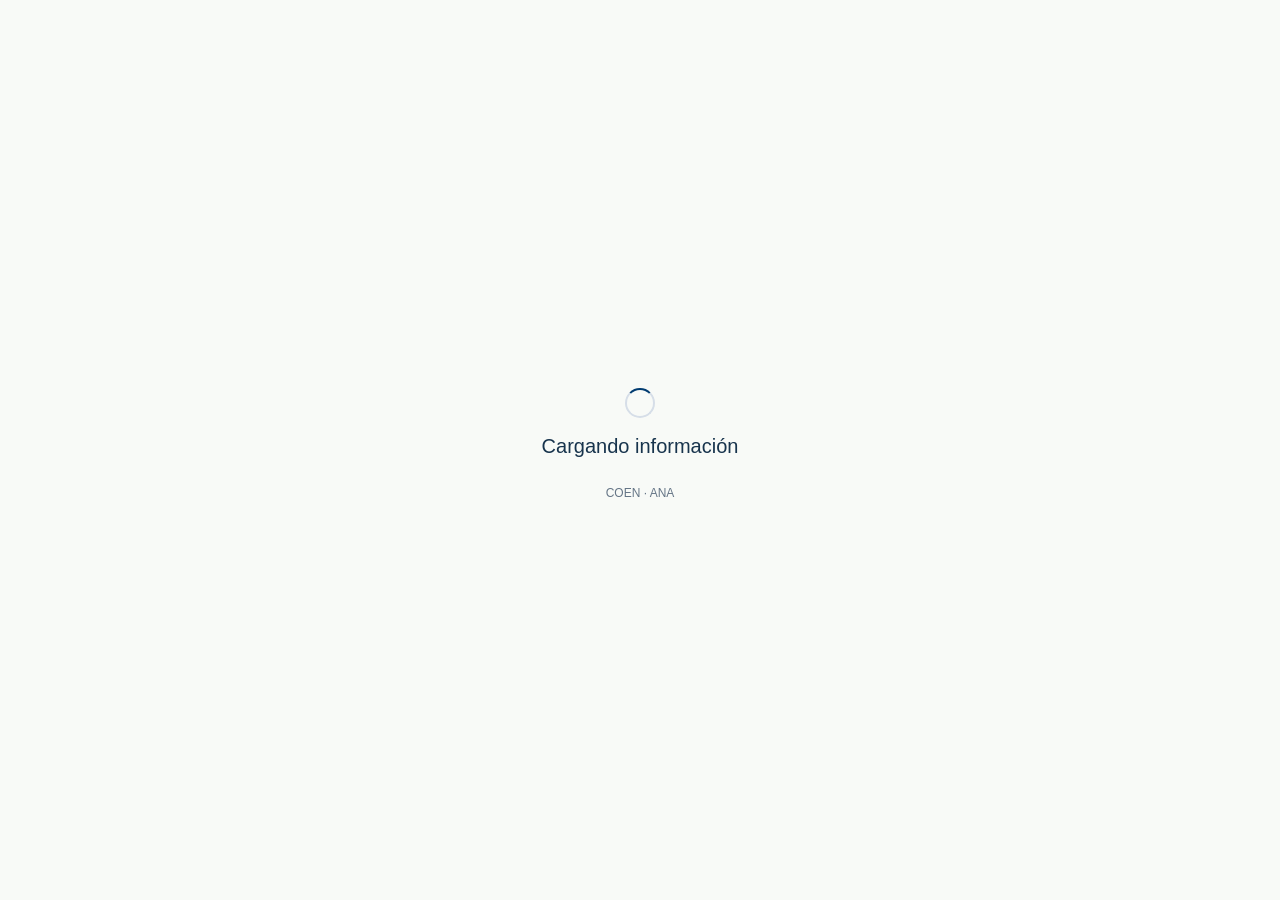
==== index.html @ 5cbbd26a "Add files via upload" ====
<!doctype html>
<html lang="es"><head><meta charset="utf-8"><meta name="viewport" content="width=device-width,initial-scale=1"><meta name="description" content="Explora emergencias COEN, intervenciones ANA y barreras dinámicas en Perú, con fechas de corte y validación documental."><title>Monitoreo FEN 26/27</title><link rel="stylesheet" href="assets/site.css"></head>
<body>
<header class="top"><div class="brand"><span class="brandmark"><svg viewBox="0 0 28 28" aria-hidden="true"><path d="m3 7 7-3 8 3 7-3v17l-7 3-8-3-7 3Z M10 4v17 M18 7v17"></path></svg></span><div><h1>Monitoreo FEN 26/27</h1><p>Emergencias e intervenciones preventivas</p></div></div><div class="top-actions"><span class="provisional"><i></i> <span id="updateLabel">Cargando fechas</span></span><span id="mapConnection" class="connection-state">OpenStreetMap</span><button id="keyBtn" class="quiet">Cartografía</button><button id="methodBtn" class="quiet">Fuentes y notas</button><button id="mobileFilters" class="quiet mobile-only">Filtros</button></div></header>
<section class="summary" aria-label="Resumen de la selección"><div class="intro"><span class="eyebrow">ÁMBITO</span><strong id="territoryName">Perú</strong></div><div class="stat"><span class="stat-label"><i class="dot orange"></i>Reportes COEN</span><strong id="countEvents">—</strong><small id="eventSubtitle">Base COEN al 06/11/2026</small></div><div class="stat"><span class="stat-label"><i class="dot teal"></i>Intervenciones ANA</span><strong id="countAna">—</strong><small id="anaSubtitle">Corte 06/11/2026</small></div><div class="stat"><span class="stat-label"><i class="diamond"></i>Barreras dinámicas</span><strong id="countBarriers">—</strong><small>Corte 02/10/2026</small></div></section>
<main class="workspace">
<aside class="sidebar" id="sidebar"><div class="section-title"><h2>Filtros territoriales</h2><button id="reset" class="text-button">Restablecer</button></div><label class="search"><svg viewBox="0 0 20 20" aria-hidden="true"><circle cx="8" cy="8" r="5.5"></circle><path d="m12 12 5 5"></path></svg><input id="search" type="search" placeholder="Distrito, sector, río o código…" aria-label="Buscar distrito, sector, río o código"></label><div class="filter-grid"><label>Departamento<select id="department"><option value="">Todo el Perú</option></select></label><label>Provincia<select id="province"><option value="">Todas las provincias</option></select></label><label>Distrito<select id="district"><option value="">Todos los distritos</option></select></label></div>
<section class="filter-section"><div class="section-title"><h2>Capas del mapa</h2><span class="tiny">visibilidad</span></div><label class="layer-row"><input id="layerEvents" type="checkbox" checked=""><span class="layer-icon orange">●</span><span>Emergencias COEN<small id="layerEventsNote">Periodo seleccionado</small></span><b id="layerEventsCount">—</b></label><label class="layer-row"><input id="layerAna" type="checkbox" checked=""><span class="layer-icon teal">━</span><span>Tramos ANA<small><span id="anaLayerNote">Reportes por fecha</span></small></span><b id="layerAnaCount">—</b></label><label class="layer-row"><input id="layerBarriers" type="checkbox" checked=""><span class="layer-icon navy">◆</span><span>Barreras dinámicas<small>Programadas y priorizadas · 02/10</small></span><b id="layerBarriersCount">—</b></label></section>
<section class="filter-section"><div class="section-title"><h2>Capas complementarias</h2></div><label class="layer-row"><input id="layer_additional" type="checkbox" checked><span class="layer-icon" data-symbol="additional"></span><span>94 adicionales ANA<small>DS 221-2026-EF · catálogo 05/11</small></span><b id="count_additional">—</b></label><label class="layer-row"><input id="layer_hydro" type="checkbox" checked><span class="layer-icon" data-symbol="hydro"></span><span>Ríos y alertas SENAMHI<small id="hydroLayerNote">Promedio diario por estación</small></span><b id="count_hydro">—</b></label><label class="layer-row"><input id="layer_rain" type="checkbox" checked><span class="layer-icon" data-symbol="rain"></span><span>Lluvia: superficie SENAMHI<small id="rainLayerNote">Acumulado 24 h</small></span><b id="count_rain">—</b></label><div class="rain-controls"><label class="stack-label">Vista de lluvia<select id="rainClimateMode"><option value="observed">Precipitación observada · mm</option><option value="rarity">Intensidad relativa · superficie</option></select></label><label class="check-row"><input id="rainExtremeHeat" type="checkbox" checked> Mostrar superficie de intensidad</label><label class="stack-label">Referencia histórica PISCOp<input id="rainReferenceFile" type="file" accept=".json,application/json"></label><p id="rainReferenceStatus" class="tiny" role="status">Referencia histórica pendiente de cargar.</p><button id="saveRainReference" class="text-button full" disabled>Guardar HTML con referencia</button><label class="stack-label">Fin del acumulado de lluvia<input id="rainDate" type="date" aria-label="Fecha final del acumulado de lluvia"></label><label class="check-label"><input id="rainFollow" type="checkbox" checked>Seguir fecha del mapa</label><p id="rainAvailableNote" class="tiny">Periodo de lluvia disponible</p><label class="stack-label">Opacidad de lluvia <span id="rainOpacityLabel">60 %</span><input id="rainOpacity" type="range" min="15" max="90" value="60" aria-label="Opacidad de lluvia"></label><label class="check-label"><input id="rainStations" type="checkbox">Mostrar estaciones de lluvia</label><p class="tiny" id="rainPeriodNote"></p></div><label class="stack-label">Variable y color de ríos<select id="riverMeasure"><option value="auto">Automático: caudal primero</option><option value="flow">Sólo caudal · m³/s</option><option value="level">Sólo nivel</option></select></label><p id="riverUnitNote" class="tiny"></p><label class="check-label"><input id="onlyAlerts" type="checkbox">Ríos: sólo amarillo, naranja y rojo</label><label class="check-label"><input id="riverLabels" type="checkbox" checked>Valores ANA y ríos al acercar</label><button id="exportRiverHistory" class="text-button full">Descargar histórico de ríos</button></section><section class="filter-section"><div class="section-title"><h2>Emergencias</h2><span class="tiny">COEN</span></div><label class="stack-label">Grupo de peligros<select id="hazardGroup"><option value="hydro">Clima y movimientos en masa</option><option value="all">Todos los peligros</option><option value="fire">Incendios</option></select></label><label class="stack-label">Tipo de peligro<select id="hazard"><option value="">Todos los del grupo</option></select></label><label class="stack-label">Validación documental<select id="validation"><option value="">Todos los estados</option><option value="contrastado_muestra">Contrastadas con PDF</option><option value="propuesta_revisar">Pendientes de validación</option><option value="sin_tabla_cuantificada">Sin tabla cuantificada</option><option value="peligro_inminente">Peligro inminente / exposición</option><option value="sin_danos_reportados">Sin daños reportados</option></select></label></section>
<section class="filter-section"><div class="section-title"><h2>Intervenciones</h2><span class="tiny">ANA</span></div><label class="stack-label">Vista ANA<select id="anaMapView"><option value="daily">Acumulado hasta la fecha del mapa</option><option value="cut">Estado del corte oficial</option></select></label><p id="anaDayStatus" class="tiny"></p><label class="stack-label">Corte ANA<select id="snapshot"><option value="current">5 de noviembre de 2026</option><option value="previous">27 de octubre de 2026</option></select></label><label class="stack-label">Comparar con<select id="compareCut"></select></label><label class="stack-label">Estado oficial<select id="status"><option value="">Todos los estados</option><option>En Ejecución</option><option>Por Ejecutar</option><option>Ejecutado</option></select></label><label class="check-label"><input id="onlyChanges" type="checkbox">Cambios de estado entre cortes</label><label class="check-label"><input id="anaDiaryOnlyReports" type="checkbox">ANA: con reporte en fecha del mapa</label><button id="openAnaDiary" class="outline full">Tabla y descarga ANA</button></section>
<div class="sidebar-foot"><button id="exportBase" class="text-button">Descargar base</button><button id="export" class="outline full">Exportar CSV</button></div></aside>
<section class="map-area" aria-label="Mapa interactivo de Perú"><div id="map"></div><div class="map-toolbar"><div class="base-switch" role="group" aria-label="Fondo del mapa"><button id="baseMap" class="active">Mapa</button><button id="baseSatellite" title="Esri World Imagery · sin clave">Satélite</button><button id="baseSentinel" title="Sentinel-2 · mosaico 2024 · 10 m">Sentinel-2</button></div><button id="expandMap" class="map-button" title="Ampliar mapa" aria-label="Ampliar mapa" aria-expanded="false">⛶ <span>Ampliar mapa</span></button><button id="mapInfoToggle" class="map-button" title="Abrir información y registros" aria-expanded="false">ⓘ <span>Información</span></button><button id="fit" class="map-button" title="Encuadrar registros filtrados">⌖ <span>Encuadrar selección</span></button></div><div id="expandedInfoHost" class="expanded-info-host" hidden><div class="expanded-info-heading"><b>Información y registros</b><button id="closeExpandedInfo" aria-label="Cerrar información">×</button></div></div><div id="tileWarning" class="tile-warning" hidden="">No se pudo cargar parte del fondo. Las capas de datos siguen disponibles; prueba el otro fondo.</div><div class="rain-keys"><div id="rainExtremeKey" class="rain-key"><b>LLUVIA &gt;P99</b><strong id="rainExtremePeriod"></strong><span class="extreme-gradient"></span><small id="rainExtremeCount"></small><small>Comparación diaria con el histórico local</small><small>Lluvia ≥0,1 mm · referencia indicada en la ficha</small></div><div id="rainRarityKey" class="rain-key" hidden><b>INTENSIDAD RELATIVA DE LLUVIA</b><strong id="rainRarityPeriod"></strong><small id="rainRarityBasis"></small><div class="intensity-scale" aria-label="Escala de intensidad relativa: hasta P90, P90 a P95, P95 a P99, mayor que P99"><div class="intensity-ramp"></div><div class="intensity-ticks"><span style="left:0;transform:none">Menor</span><span style="left:25%">P90</span><span style="left:50%">P95</span><span style="left:75%">P99</span><span style="right:0;transform:none">&gt;P99</span></div></div><div id="rainRarityLegend" class="rain-rarity-legend"></div><small id="rainRarityCounts"></small><small>Sin relleno: &lt;0,1 mm, sin datos o sin histórico</small><small>Referencia orientativa · no es una alerta oficial</small></div><div id="rainKey" class="rain-key"><b>PRECIPITACIÓN OBSERVADA</b><span>Acumulado de 24 horas · mm</span><strong id="rainPeriodRange"></strong><small id="rainPeriodClock"></small><div id="rainLegend"><div id="rainPalette" class="rain-palette"></div><div class="rain-ticks"><span style="left:0;transform:none">0</span><span style="left:7.6923%">10</span><span style="left:38.4615%">50</span><span style="left:76.9231%">100</span><span style="right:0;transform:none">&gt;120</span></div><small>SENAMHI · ≤2 mm sin relleno</small></div></div></div><div class="map-caption"><span class="live-dot"></span><span id="mapCaption">Capas oficiales · cortes independientes</span></div><div class="map-legend"><b>Leyenda</b><div id="anaDayLegend" class="temporal-legend"><strong>ANA · acumulado registrado</strong><span><i style="background:#147ca4"></i>Con avance acumulado</span><span><i style="background:#bf9743"></i>Acumulado registrado en cero</span><span><i style="background:#aab4bd"></i>Sin acumulado disponible</span></div><div id="riverDayLegend" class="temporal-legend"><strong>Ríos · variable mostrada</strong><span><i style="background:#3c8798"></i>Fuera de umbrales de esa variable</span><span><i style="background:#e0b627"></i>Amarillo <i style="background:#e47727"></i>Naranja <i style="background:#be3f38"></i>Rojo</span><span><i style="background:#9ca5ab"></i>Sin lectura o umbrales</span></div><span><i class="legend-symbol" data-symbol="coen"></i>Reporte COEN</span><span><i class="legend-symbol" data-symbol="fire"></i>Incendio</span><span><i class="legend-symbol" data-symbol="imminent"></i>Peligro inminente</span><span><i class="legend-symbol" data-symbol="ana"></i>Punto crítico ANA</span><span><i class="legend-symbol" data-symbol="additional"></i>94 adicionales ANA</span><span><i class="legend-symbol" data-symbol="barrier"></i>Barrera dinámica</span><span><i class="legend-symbol" data-symbol="hydro"></i>Estación de río</span></div>
<section class="timeline"><div class="timeline-top"><div><span class="eyebrow">EVOLUCIÓN DIARIA</span><h2>Emergencias, ANA y ríos</h2></div><select id="coenMode" class="coen-mode" aria-label="Vista de emergencias COEN"><option value="day">COEN del día</option><option value="all">COEN del periodo</option></select></div><div class="timeline-body"><button id="play" class="play-button" aria-label="Reproducir evolución">▶</button><div class="chart-wrap"><div id="histogram" class="histogram" aria-label="Distribución diaria de reportes"></div><input id="timeSlider" type="range" min="0" max="13" value="13" aria-label="Fecha final de ocurrencia"><div class="axis"><span id="minDate">14 oct</span><span id="sliderLabel">27 oct 2026</span></div></div><div class="date-range"><label id="rangeStart" hidden>Desde<input id="dateStart" type="date"></label><label><span id="dateEndLabel">Fecha</span><input id="dateEnd" type="date"></label><button id="fullPeriod" class="text-button" hidden>Periodo completo</button></div></div><p id="mapPeriodNote">Periodo disponible · cortes independientes por fuente.</p></section></section>
<aside class="right-panel"><div id="detail" class="detail"><span class="eyebrow">DETALLE</span><h2>Registro seleccionado</h2><p class="muted">Seleccione un punto o tramo del mapa.</p></div><section class="results"><div class="section-title"><h2>Registros</h2><span id="resultCount" class="tiny"></span></div><div class="record-tabs"><button data-tab="events" class="active">COEN</button><button data-tab="ana">ANA</button><button data-tab="barriers">Barreras</button><button data-tab="additional">94 adicionales</button><button data-tab="hydro">Ríos</button><button data-tab="rain">Lluvias</button></div><div id="resultsList"></div><button id="showMore" class="text-button more" hidden="">Ver más</button></section></aside>
</main>
<dialog id="anaDiaryDialog" class="ana-diary-dialog"><div class="modal-head"><span class="eyebrow">SEGUIMIENTO DE 536 PUNTOS CRÍTICOS</span><button id="closeAnaDiary" class="close-button" aria-label="Cerrar diario ANA">×</button></div><h2>Diario ANA</h2><div class="diary-toolbar"><label class="stack-label">Fecha del reporte<input id="anaDiaryDate" type="date"></label><label class="check-label"><input id="anaDiaryFollow" type="checkbox" checked>Seguir fecha del mapa</label><button id="exportAnaDiary" class="outline">Descargar diario CSV</button><button id="exportAnaDiaryOriginal" class="text-button">Consulta original JSON</button></div><p id="anaDiaryCoverage" class="diary-note"></p><div id="anaDiarySummary" class="diary-summary"></div><div class="diary-scroll"><table class="diary-table"><thead><tr><th>IDPC / sector</th><th>Departamento / provincia / distrito</th><th>km del día</th><th>m³ del día</th><th>km acumulados registrados</th><th>Último reporte</th><th>Cobertura</th></tr></thead><tbody id="anaDiaryRows"></tbody></table></div><p class="diary-note">Acumulados: suma de reportes de la misma norma y periodo hasta la fecha elegida. Sin reporte no equivale a avance cero. Estado y avance del corte se consultan en la ficha del punto.</p></dialog>
<dialog id="method"><div class="modal-head"><span class="eyebrow">FUENTES Y NOTAS</span><button id="closeMethod" class="close-button" aria-label="Cerrar fuentes">×</button></div><h2>Fuentes y notas</h2><section id="sourceUpdates" class="source-updates"></section><div class="source-card"><b>COEN / INDECI · 09/11/2026</b><p>6.871 registros acumulados; corte 09/11/2026. Se conservan cifras documentales previas sólo cuando coincide el enlace del PDF. Reportes nuevos o modificados pendientes de revisión documental. Las emergencias no se atribuyen automáticamente al FEN.</p><p>Fechas API sin conversión horaria; las verificadas con PDF conservan la referencia documental. La línea temporal filtra reportes, no reconstruye daños históricos.</p></div><div class="source-card"><b>ANA · 536 puntos críticos</b><p>Atributos al 06/11/2026. Historial de cortes: 20/10, 27/10, 05/11 y 06/11. Diario: 7.920 filas originales en la consulta del 09/11; 388 puntos vinculados por ficha. 375 con reportes de la norma del corte. Los periodos se mantienen separados; 148 puntos sin vínculo y 13 con reportes sólo de normas anteriores. Una fecha futura se conserva en la base y se excluye de los cálculos. La jerarquía territorial corresponde al inventario de 536 puntos; la consulta original conserva su propia ubicación. El estado corresponde al corte, no se reconstruye por día. La suma de reportes puede diferir del acumulado oficial. Trazados disponibles al 20/10/2026. Avance físico y financiero son indicadores distintos.</p></div><div class="source-card"><b>94 adicionales · DS 221-2026-EF</b><p>Coordenadas y datos del inventario consolidado, catálogo 05/11/2026. Sin avance ni estado operativo reportado. Presupuesto referencial de ficha; no equivale a ejecución financiera.</p></div><div class="source-card"><b>Barreras dinámicas · último corte 02/10/2026</b><p>Se conservan los 12 registros disponibles. Sin actualización posterior; el estado mostrado corresponde al corte publicado. Coordenadas referenciales, datum pendiente de confirmar.</p></div><div class="source-card"><b>SENAMHI · ríos e histórico diario</b><p>La fecha del mapa selecciona el promedio diario del hidrograma SENAMHI. No se asigna una hora a estos promedios. Cada variable se clasifica por separado: caudal con umbrales de caudal y nivel con umbrales del mismo nivel y referencia. El color del mapa corresponde exclusivamente al valor y unidad mostrados. La clasificación distingue crecida de estiaje y no equivale a una alerta oficial histórica. Un umbral de estiaje no clasifica el peligro de desbordamiento. Las fechas sin lectura o umbrales se señalan en gris. Se conservan por separado la lectura y la categoría oficial del corte anterior.</p><p>Lecturas de los hidrogramas horarios, complementadas con el resumen diario y la red de estaciones. Se prioriza el caudal publicado; cuando sólo existe nivel, se conserva su unidad original. Fecha y hora local del visor SENAMHI. Los promedios diarios se identifican sin asignarles una hora inexistente.</p><p>El color representa la categoría de la capa oficial, con su propia fecha. Las lecturas anteriores se señalan expresamente con su fecha, incluidas Conta (30/09/2026) y Puente Desaguadero (03/11/2026). Los umbrales corresponden a la variable y al instante de lectura; no se convierten niveles en caudales. Sin alerta registrada no equivale a ausencia de riesgo. Datos preliminares.</p></div><div class="source-card"><b>SENAMHI · lluvia observada</b><p>Dieciocho acumulados diarios de 24 h: desde el intervalo 22/10 07:00–23/10 07:00 hasta 08/11 07:00–09/11 07:00 de 2026, hora Perú (UTC−5). La fecha del selector corresponde al fin del acumulado. Superficie vectorial a partir de la grilla oficial; estaciones con valores observados. El servicio consultado no ofrece aquí el histórico diario anterior. Las fechas sin capa se indican sin sustituir datos.</p><p>Intervalo verificado en el <a href="https://www.senamhi.gob.pe/pdf/monitoreo/manual_interpretacion_pp.pdf" target="_blank" rel="noopener">manual de interpretación del SENAMHI, página 2</a>. Paleta oficial en mm; opacidad ajustable. La representación vectorial evita píxeles al ampliar; no aumenta la resolución de observación. Estaciones opcionales para consultar valores puntuales. La superficie conserva cobertura nacional al filtrar estaciones.</p></div><div class="source-card"><b>Referencia histórica de precipitación</b><p>PISCOp v3.0 · 1991–2025 · 12 meses · celda de 0,10°. P90, P95 y P99 calculados con todos los días válidos de cada mes, incluidos los días secos. Cobertura mínima: 80 %. La grilla diaria SENAMHI se compara con la celda histórica correspondiente al mes de inicio del acumulado de 24 h. Sólo se colorean valores de al menos 0,1 mm; las celdas secas, sin datos o sin referencia quedan transparentes. El suavizado se limita a celdas con lluvia. Las fechas sin grilla numérica se indican sin reconstruirla desde estaciones. La comparación es orientativa y no equivale al SPI ni a una alerta oficial.</p></div><div class="source-card"><b>Alcance</b><p>Consulta automática cada tres horas; las fechas de corte se muestran por fuente. El fondo cartográfico requiere conexión. La coincidencia espacial no acredita protección ni efectividad de las intervenciones.</p></div><div class="source-card"><b>Cartografía</b><p>OpenStreetMap como fondo principal. Satélite: Esri World Imagery; alternativa Sentinel-2 cloudless 2024 de EOX, con datos Copernicus y resolución de 10 m. Fondos para uso no comercial; créditos y condiciones en el mapa. El mosaico EOX no muestra eventos recientes.</p></div></dialog>
<dialog id="mapConfig"><div class="modal-head"><span class="eyebrow">CARTOGRAFÍA</span><button id="closeConfig" class="close-button" aria-label="Cerrar configuración">×</button></div><h2>Cartografía</h2><p>OpenStreetMap, Esri World Imagery y Sentinel-2 EOX funcionan sin clave. Las imágenes satelitales son mosaicos de distintas fechas; no representan una vista en tiempo real.</p><p>Los fondos Esri y EOX se ofrecen para este visor de uso no comercial, con los créditos indicados en el mapa.</p><details><summary>MapTiler (opcional)</summary><form id="mapKeyForm"><label class="stack-label">Clave MapTiler<div class="key-input"><input id="mapKey" type="password" autocomplete="off" spellcheck="false" placeholder="Clave de mapas"><button id="showKey" type="button">Mostrar</button></div></label><label class="check-label"><input id="rememberKey" type="checkbox">Recordar en este navegador</label><details><summary>Permisos y opciones</summary><p id="originHelp" class="origin-note"></p><p><a href="https://cloud.maptiler.com/" target="_blank" rel="noopener">Administrar clave ↗</a></p><p class="muted">Origen: <code id="originValue"></code></p><label class="stack-label">Renderizado<select id="renderMode"><option value="vector">Vectorial</option><option value="raster">Raster · según plan</option></select></label><label class="stack-label">Estilo base<input id="streetStyle" value="streets-v4" spellcheck="false"></label><label class="stack-label">Estilo satelital<input id="satelliteStyle" value="hybrid-v4" spellcheck="false"></label></details><p id="configStatus" class="config-status" role="status"></p><div class="config-actions"><button id="applyKey" type="submit" class="apply-key">Conectar</button><button id="saveConfigured" type="button" class="outline">Guardar HTML configurado</button><button id="noBackground" type="button" class="text-button">Cerrar</button><button id="forgetKey" type="button" class="text-button">Limpiar sesión</button></div><p class="muted">La copia configurada incluirá la clave. No la comparta sin restringir su uso.</p></form></details></dialog><div id="loading" class="loading"><span class="spinner"></span><h2>Cargando información</h2><p>COEN · ANA</p></div><noscript>Active JavaScript.</noscript><script id="liveData" type="application/json">null</script>
<script id="sourceStatusData" type="application/json">null</script>
<script id="startupConfig" type="application/json">{}</script><script id="embeddedData" type="application/json">{"encoding":"gzip-base64","data":""}</script><script data-module="rain-inflate" src="assets/rain-inflate.js"></script><script data-module="leaflet" src="assets/leaflet.js"></script><script data-module="maplibre" src="assets/maplibre.js"></script><script data-module="engine" src="assets/engine.js?v=satellite-20261111"></script><script data-module="config" src="assets/config.js?v=satellite-20261111"></script><script id="rainClimateReference" type="application/json">null</script><script data-module="web-loader" src="assets/web-loader.js?v=satellite-20261111"></script><script data-module="app" src="assets/app.js"></script><pre hidden="" id="thirdPartyLicenses">Leaflet 1.9.4
=============
BSD 2-Clause License

Copyright (c) 2010-2023, Volodymyr Agafonkin
Copyright (c) 2010-2011, CloudMade
All rights reserved.

Redistribution and use in source and binary forms, with or without
modification, are permitted provided that the following conditions are met:

1. Redistributions of source code must retain the above copyright notice, this
   list of conditions and the following disclaimer.

2. Redistributions in binary form must reproduce the above copyright notice,
   this list of conditions and the following disclaimer in the documentation
   and/or other materials provided with the distribution.

THIS SOFTWARE IS PROVIDED BY THE COPYRIGHT HOLDERS AND CONTRIBUTORS "AS IS"
AND ANY EXPRESS OR IMPLIED WARRANTIES, INCLUDING, BUT NOT LIMITED TO, THE
IMPLIED WARRANTIES OF MERCHANTABILITY AND FITNESS FOR A PARTICULAR PURPOSE ARE
DISCLAIMED. IN NO EVENT SHALL THE COPYRIGHT HOLDER OR CONTRIBUTORS BE LIABLE
FOR ANY DIRECT, INDIRECT, INCIDENTAL, SPECIAL, EXEMPLARY, OR CONSEQUENTIAL
DAMAGES (INCLUDING, BUT NOT LIMITED TO, PROCUREMENT OF SUBSTITUTE GOODS OR
SERVICES; LOSS OF USE, DATA, OR PROFITS; OR BUSINESS INTERRUPTION) HOWEVER
CAUSED AND ON ANY THEORY OF LIABILITY, WHETHER IN CONTRACT, STRICT LIABILITY,
OR TORT (INCLUDING NEGLIGENCE OR OTHERWISE) ARISING IN ANY WAY OUT OF THE USE
OF THIS SOFTWARE, EVEN IF ADVISED OF THE POSSIBILITY OF SUCH DAMAGE.


MapLibre GL JS 5.6.2
====================
Copyright (c) 2023, MapLibre contributors

All rights reserved.

Redistribution and use in source and binary forms, with or without modification,
are permitted provided that the following conditions are met:

    * Redistributions of source code must retain the above copyright notice,
      this list of conditions and the following disclaimer.
    * Redistributions in binary form must reproduce the above copyright notice,
      this list of conditions and the following disclaimer in the documentation
      and/or other materials provided with the distribution.
    * Neither the name of MapLibre GL JS nor the names of its contributors
      may be used to endorse or promote products derived from this software
      without specific prior written permission.

THIS SOFTWARE IS PROVIDED BY THE COPYRIGHT HOLDERS AND CONTRIBUTORS
"AS IS" AND ANY EXPRESS OR IMPLIED WARRANTIES, INCLUDING, BUT NOT
LIMITED TO, THE IMPLIED WARRANTIES OF MERCHANTABILITY AND FITNESS FOR
A PARTICULAR PURPOSE ARE DISCLAIMED. IN NO EVENT SHALL THE COPYRIGHT OWNER OR
CONTRIBUTORS BE LIABLE FOR ANY DIRECT, INDIRECT, INCIDENTAL, SPECIAL,
EXEMPLARY, OR CONSEQUENTIAL DAMAGES (INCLUDING, BUT NOT LIMITED TO,
PROCUREMENT OF SUBSTITUTE GOODS OR SERVICES; LOSS OF USE, DATA, OR
PROFITS; OR BUSINESS INTERRUPTION) HOWEVER CAUSED AND ON ANY THEORY OF
LIABILITY, WHETHER IN CONTRACT, STRICT LIABILITY, OR TORT (INCLUDING
NEGLIGENCE OR OTHERWISE) ARISING IN ANY WAY OUT OF THE USE OF THIS
SOFTWARE, EVEN IF ADVISED OF THE POSSIBILITY OF SUCH DAMAGE.


-------------------------------------------------------------------------------

Contains code from mapbox-gl-js v1.13 and earlier

Version v1.13 of mapbox-gl-js and earlier are licensed under a BSD-3-Clause license

Copyright (c) 2020, Mapbox
Redistribution and use in source and binary forms, with or without modification,
are permitted provided that the following conditions are met:

* Redistributions of source code must retain the above copyright notice,
  this list of conditions and the following disclaimer.
* Redistributions in binary form must reproduce the above copyright notice,
  this list of conditions and the following disclaimer in the documentation
  and/or other materials provided with the distribution.
* Neither the name of Mapbox GL JS nor the names of its contributors
  may be used to endorse or promote products derived from this software
  without specific prior written permission.

THIS SOFTWARE IS PROVIDED BY THE COPYRIGHT HOLDERS AND CONTRIBUTORS
"AS IS" AND ANY EXPRESS OR IMPLIED WARRANTIES, INCLUDING, BUT NOT
LIMITED TO, THE IMPLIED WARRANTIES OF MERCHANTABILITY AND FITNESS FOR
A PARTICULAR PURPOSE ARE DISCLAIMED. IN NO EVENT SHALL THE COPYRIGHT OWNER OR
CONTRIBUTORS BE LIABLE FOR ANY DIRECT, INDIRECT, INCIDENTAL, SPECIAL,
EXEMPLARY, OR CONSEQUENTIAL DAMAGES (INCLUDING, BUT NOT LIMITED TO,
PROCUREMENT OF SUBSTITUTE GOODS OR SERVICES; LOSS OF USE, DATA, OR
PROFITS; OR BUSINESS INTERRUPTION) HOWEVER CAUSED AND ON ANY THEORY OF
LIABILITY, WHETHER IN CONTRACT, STRICT LIABILITY, OR TORT (INCLUDING
NEGLIGENCE OR OTHERWISE) ARISING IN ANY WAY OUT OF THE USE OF THIS SOFTWARE,
EVEN IF ADVISED OF THE POSSIBILITY OF SUCH DAMAGE.


-------------------------------------------------------------------------------

Contains code from glfx.js

Copyright (C) 2011 by Evan Wallace

Permission is hereby granted, free of charge, to any person obtaining a copy
of this software and associated documentation files (the "Software"), to deal
in the Software without restriction, including without limitation the rights
to use, copy, modify, merge, publish, distribute, sublicense, and/or sell
copies of the Software, and to permit persons to whom the Software is
furnished to do so, subject to the following conditions:

The above copyright notice and this permission notice shall be included in
all copies or substantial portions of the Software.

THE SOFTWARE IS PROVIDED "AS IS", WITHOUT WARRANTY OF ANY KIND, EXPRESS OR
IMPLIED, INCLUDING BUT NOT LIMITED TO THE WARRANTIES OF MERCHANTABILITY,
FITNESS FOR A PARTICULAR PURPOSE AND NONINFRINGEMENT. IN NO EVENT SHALL THE
AUTHORS OR COPYRIGHT HOLDERS BE LIABLE FOR ANY CLAIM, DAMAGES OR OTHER
LIABILITY, WHETHER IN AN ACTION OF CONTRACT, TORT OR OTHERWISE, ARISING FROM,
OUT OF OR IN CONNECTION WITH THE SOFTWARE OR THE USE OR OTHER DEALINGS IN
THE SOFTWARE.

--------------------------------------------------------------------------------

Contains a portion of d3-color https://github.com/d3/d3-color

Copyright 2010-2016 Mike Bostock
All rights reserved.

Redistribution and use in source and binary forms, with or without modification,
are permitted provided that the following conditions are met:

* Redistributions of source code must retain the above copyright notice, this
  list of conditions and the following disclaimer.

* Redistributions in binary form must reproduce the above copyright notice,
  this list of conditions and the following disclaimer in the documentation
  and/or other materials provided with the distribution.

* Neither the name of the author nor the names of contributors may be used to
  endorse or promote products derived from this software without specific prior
  written permission.

THIS SOFTWARE IS PROVIDED BY THE COPYRIGHT HOLDERS AND CONTRIBUTORS "AS IS" AND
ANY EXPRESS OR IMPLIED WARRANTIES, INCLUDING, BUT NOT LIMITED TO, THE IMPLIED
WARRANTIES OF MERCHANTABILITY AND FITNESS FOR A PARTICULAR PURPOSE ARE
DISCLAIMED. IN NO EVENT SHALL THE COPYRIGHT OWNER OR CONTRIBUTORS BE LIABLE FOR
ANY DIRECT, INDIRECT, INCIDENTAL, SPECIAL, EXEMPLARY, OR CONSEQUENTIAL DAMAGES
(INCLUDING, BUT NOT LIMITED TO, PROCUREMENT OF SUBSTITUTE GOODS OR SERVICES;
LOSS OF USE, DATA, OR PROFITS; OR BUSINESS INTERRUPTION) HOWEVER CAUSED AND ON
ANY THEORY OF LIABILITY, WHETHER IN CONTRACT, STRICT LIABILITY, OR TORT
(INCLUDING NEGLIGENCE OR OTHERWISE) ARISING IN ANY WAY OUT OF THE USE OF THIS
SOFTWARE, EVEN IF ADVISED OF THE POSSIBILITY OF SUCH DAMAGE.


MapLibre GL Leaflet adapter 0.0.22
==================================
Copyright (c) 2021 MapLibre contributors

Copyright (c) 2014, Mapbox

Permission to use, copy, modify, and/or distribute this software for any
purpose with or without fee is hereby granted, provided that the above
copyright notice and this permission notice appear in all copies.

THE SOFTWARE IS PROVIDED "AS IS" AND THE AUTHOR DISCLAIMS ALL WARRANTIES
WITH REGARD TO THIS SOFTWARE INCLUDING ALL IMPLIED WARRANTIES OF
MERCHANTABILITY AND FITNESS. IN NO EVENT SHALL THE AUTHOR BE LIABLE FOR
ANY SPECIAL, DIRECT, INDIRECT, OR CONSEQUENTIAL DAMAGES OR ANY DAMAGES
WHATSOEVER RESULTING FROM LOSS OF USE, DATA OR PROFITS, WHETHER IN AN
ACTION OF CONTRACT, NEGLIGENCE OR OTHER TORTIOUS ACTION, ARISING OUT OF
OR IN CONNECTION WITH THE USE OR PERFORMANCE OF THIS SOFTWARE.
</pre>
</body></html>
---- assets/site.css ----
/* required styles */

.leaflet-pane,
.leaflet-tile,
.leaflet-marker-icon,
.leaflet-marker-shadow,
.leaflet-tile-container,
.leaflet-pane > svg,
.leaflet-pane > canvas,
.leaflet-zoom-box,
.leaflet-image-layer,
.leaflet-layer {
	position: absolute;
	left: 0;
	top: 0;
	}
.leaflet-container {
	overflow: hidden;
	}
.leaflet-tile,
.leaflet-marker-icon,
.leaflet-marker-shadow {
	-webkit-user-select: none;
	   -moz-user-select: none;
	        user-select: none;
	  -webkit-user-drag: none;
	}
/* Prevents IE11 from highlighting tiles in blue */
.leaflet-tile::selection {
	background: transparent;
}
/* Safari renders non-retina tile on retina better with this, but Chrome is worse */
.leaflet-safari .leaflet-tile {
	image-rendering: -webkit-optimize-contrast;
	}
/* hack that prevents hw layers "stretching" when loading new tiles */
.leaflet-safari .leaflet-tile-container {
	width: 1600px;
	height: 1600px;
	-webkit-transform-origin: 0 0;
	}
.leaflet-marker-icon,
.leaflet-marker-shadow {
	display: block;
	}
/* .leaflet-container svg: reset svg max-width decleration shipped in Joomla! (joomla.org) 3.x */
/* .leaflet-container img: map is broken in FF if you have max-width: 100% on tiles */
.leaflet-container .leaflet-overlay-pane svg {
	max-width: none !important;
	max-height: none !important;
	}
.leaflet-container .leaflet-marker-pane img,
.leaflet-container .leaflet-shadow-pane img,
.leaflet-container .leaflet-tile-pane img,
.leaflet-container img.leaflet-image-layer,
.leaflet-container .leaflet-tile {
	max-width: none !important;
	max-height: none !important;
	width: auto;
	padding: 0;
	}

.leaflet-container img.leaflet-tile {
	/* See: https://bugs.chromium.org/p/chromium/issues/detail?id=600120 */
	mix-blend-mode: plus-lighter;
}

.leaflet-container.leaflet-touch-zoom {
	-ms-touch-action: pan-x pan-y;
	touch-action: pan-x pan-y;
	}
.leaflet-container.leaflet-touch-drag {
	-ms-touch-action: pinch-zoom;
	/* Fallback for FF which doesn't support pinch-zoom */
	touch-action: none;
	touch-action: pinch-zoom;
}
.leaflet-container.leaflet-touch-drag.leaflet-touch-zoom {
	-ms-touch-action: none;
	touch-action: none;
}
.leaflet-container {
	-webkit-tap-highlight-color: transparent;
}
.leaflet-container a {
	-webkit-tap-highlight-color: rgba(51, 181, 229, 0.4);
}
.leaflet-tile {
	filter: inherit;
	visibility: hidden;
	}
.leaflet-tile-loaded {
	visibility: inherit;
	}
.leaflet-zoom-box {
	width: 0;
	height: 0;
	-moz-box-sizing: border-box;
	     box-sizing: border-box;
	z-index: 800;
	}
/* workaround for https://bugzilla.mozilla.org/show_bug.cgi?id=888319 */
.leaflet-overlay-pane svg {
	-moz-user-select: none;
	}

.leaflet-pane         { z-index: 400; }

.leaflet-tile-pane    { z-index: 200; }
.leaflet-overlay-pane { z-index: 400; }
.leaflet-shadow-pane  { z-index: 500; }
.leaflet-marker-pane  { z-index: 600; }
.leaflet-tooltip-pane   { z-index: 650; }
.leaflet-popup-pane   { z-index: 700; }

.leaflet-map-pane canvas { z-index: 100; }
.leaflet-map-pane svg    { z-index: 200; }

.leaflet-vml-shape {
	width: 1px;
	height: 1px;
	}
.lvml {
	behavior: url(#default#VML);
	display: inline-block;
	position: absolute;
	}


/* control positioning */

.leaflet-control {
	position: relative;
	z-index: 800;
	pointer-events: visiblePainted; /* IE 9-10 doesn't have auto */
	pointer-events: auto;
	}
.leaflet-top,
.leaflet-bottom {
	position: absolute;
	z-index: 1000;
	pointer-events: none;
	}
.leaflet-top {
	top: 0;
	}
.leaflet-right {
	right: 0;
	}
.leaflet-bottom {
	bottom: 0;
	}
.leaflet-left {
	left: 0;
	}
.leaflet-control {
	float: left;
	clear: both;
	}
.leaflet-right .leaflet-control {
	float: right;
	}
.leaflet-top .leaflet-control {
	margin-top: 10px;
	}
.leaflet-bottom .leaflet-control {
	margin-bottom: 10px;
	}
.leaflet-left .leaflet-control {
	margin-left: 10px;
	}
.leaflet-right .leaflet-control {
	margin-right: 10px;
	}


/* zoom and fade animations */

.leaflet-fade-anim .leaflet-popup {
	opacity: 0;
	-webkit-transition: opacity 0.2s linear;
	   -moz-transition: opacity 0.2s linear;
	        transition: opacity 0.2s linear;
	}
.leaflet-fade-anim .leaflet-map-pane .leaflet-popup {
	opacity: 1;
	}
.leaflet-zoom-animated {
	-webkit-transform-origin: 0 0;
	    -ms-transform-origin: 0 0;
	        transform-origin: 0 0;
	}
svg.leaflet-zoom-animated {
	will-change: transform;
}

.leaflet-zoom-anim .leaflet-zoom-animated {
	-webkit-transition: -webkit-transform 0.25s cubic-bezier(0,0,0.25,1);
	   -moz-transition:    -moz-transform 0.25s cubic-bezier(0,0,0.25,1);
	        transition:         transform 0.25s cubic-bezier(0,0,0.25,1);
	}
.leaflet-zoom-anim .leaflet-tile,
.leaflet-pan-anim .leaflet-tile {
	-webkit-transition: none;
	   -moz-transition: none;
	        transition: none;
	}

.leaflet-zoom-anim .leaflet-zoom-hide {
	visibility: hidden;
	}


/* cursors */

.leaflet-interactive {
	cursor: pointer;
	}
.leaflet-grab {
	cursor: -webkit-grab;
	cursor:    -moz-grab;
	cursor:         grab;
	}
.leaflet-crosshair,
.leaflet-crosshair .leaflet-interactive {
	cursor: crosshair;
	}
.leaflet-popup-pane,
.leaflet-control {
	cursor: auto;
	}
.leaflet-dragging .leaflet-grab,
.leaflet-dragging .leaflet-grab .leaflet-interactive,
.leaflet-dragging .leaflet-marker-draggable {
	cursor: move;
	cursor: -webkit-grabbing;
	cursor:    -moz-grabbing;
	cursor:         grabbing;
	}

/* marker & overlays interactivity */
.leaflet-marker-icon,
.leaflet-marker-shadow,
.leaflet-image-layer,
.leaflet-pane > svg path,
.leaflet-tile-container {
	pointer-events: none;
	}

.leaflet-marker-icon.leaflet-interactive,
.leaflet-image-layer.leaflet-interactive,
.leaflet-pane > svg path.leaflet-interactive,
svg.leaflet-image-layer.leaflet-interactive path {
	pointer-events: visiblePainted; /* IE 9-10 doesn't have auto */
	pointer-events: auto;
	}

/* visual tweaks */

.leaflet-container {
	background: #ddd;
	outline-offset: 1px;
	}
.leaflet-container a {
	color: #0078A8;
	}
.leaflet-zoom-box {
	border: 2px dotted #38f;
	background: rgba(255,255,255,0.5);
	}


/* general typography */
.leaflet-container {
	font-family: "Helvetica Neue", Arial, Helvetica, sans-serif;
	font-size: 12px;
	font-size: 0.75rem;
	line-height: 1.5;
	}


/* general toolbar styles */

.leaflet-bar {
	box-shadow: 0 1px 5px rgba(0,0,0,0.65);
	border-radius: 4px;
	}
.leaflet-bar a {
	background-color: #fff;
	border-bottom: 1px solid #ccc;
	width: 26px;
	height: 26px;
	line-height: 26px;
	display: block;
	text-align: center;
	text-decoration: none;
	color: black;
	}
.leaflet-bar a,
.leaflet-control-layers-toggle {
	background-position: 50% 50%;
	background-repeat: no-repeat;
	display: block;
	}
.leaflet-bar a:hover,
.leaflet-bar a:focus {
	background-color: #f4f4f4;
	}
.leaflet-bar a:first-child {
	border-top-left-radius: 4px;
	border-top-right-radius: 4px;
	}
.leaflet-bar a:last-child {
	border-bottom-left-radius: 4px;
	border-bottom-right-radius: 4px;
	border-bottom: none;
	}
.leaflet-bar a.leaflet-disabled {
	cursor: default;
	background-color: #f4f4f4;
	color: #bbb;
	}

.leaflet-touch .leaflet-bar a {
	width: 30px;
	height: 30px;
	line-height: 30px;
	}
.leaflet-touch .leaflet-bar a:first-child {
	border-top-left-radius: 2px;
	border-top-right-radius: 2px;
	}
.leaflet-touch .leaflet-bar a:last-child {
	border-bottom-left-radius: 2px;
	border-bottom-right-radius: 2px;
	}

/* zoom control */

.leaflet-control-zoom-in,
.leaflet-control-zoom-out {
	font: bold 18px 'Lucida Console', Monaco, monospace;
	text-indent: 1px;
	}

.leaflet-touch .leaflet-control-zoom-in, .leaflet-touch .leaflet-control-zoom-out  {
	font-size: 22px;
	}


/* layers control */

.leaflet-control-layers {
	box-shadow: 0 1px 5px rgba(0,0,0,0.4);
	background: #fff;
	border-radius: 5px;
	}
.leaflet-control-layers-toggle {
	background-image: none;
	width: 36px;
	height: 36px;
	}
.leaflet-retina .leaflet-control-layers-toggle {
	background-image: none;
	background-size: 26px 26px;
	}
.leaflet-touch .leaflet-control-layers-toggle {
	width: 44px;
	height: 44px;
	}
.leaflet-control-layers .leaflet-control-layers-list,
.leaflet-control-layers-expanded .leaflet-control-layers-toggle {
	display: none;
	}
.leaflet-control-layers-expanded .leaflet-control-layers-list {
	display: block;
	position: relative;
	}
.leaflet-control-layers-expanded {
	padding: 6px 10px 6px 6px;
	color: #333;
	background: #fff;
	}
.leaflet-control-layers-scrollbar {
	overflow-y: scroll;
	overflow-x: hidden;
	padding-right: 5px;
	}
.leaflet-control-layers-selector {
	margin-top: 2px;
	position: relative;
	top: 1px;
	}
.leaflet-control-layers label {
	display: block;
	font-size: 13px;
	font-size: 1.08333em;
	}
.leaflet-control-layers-separator {
	height: 0;
	border-top: 1px solid #ddd;
	margin: 5px -10px 5px -6px;
	}

/* Default icon URLs */
.leaflet-default-icon-path { /* used only in path-guessing heuristic, see L.Icon.Default */
	background-image: none;
	}


/* attribution and scale controls */

.leaflet-container .leaflet-control-attribution {
	background: #fff;
	background: rgba(255, 255, 255, 0.8);
	margin: 0;
	}
.leaflet-control-attribution,
.leaflet-control-scale-line {
	padding: 0 5px;
	color: #333;
	line-height: 1.4;
	}
.leaflet-control-attribution a {
	text-decoration: none;
	}
.leaflet-control-attribution a:hover,
.leaflet-control-attribution a:focus {
	text-decoration: underline;
	}
.leaflet-attribution-flag {
	display: inline !important;
	vertical-align: baseline !important;
	width: 1em;
	height: 0.6669em;
	}
.leaflet-left .leaflet-control-scale {
	margin-left: 5px;
	}
.leaflet-bottom .leaflet-control-scale {
	margin-bottom: 5px;
	}
.leaflet-control-scale-line {
	border: 2px solid #777;
	border-top: none;
	line-height: 1.1;
	padding: 2px 5px 1px;
	white-space: nowrap;
	-moz-box-sizing: border-box;
	     box-sizing: border-box;
	background: rgba(255, 255, 255, 0.8);
	text-shadow: 1px 1px #fff;
	}
.leaflet-control-scale-line:not(:first-child) {
	border-top: 2px solid #777;
	border-bottom: none;
	margin-top: -2px;
	}
.leaflet-control-scale-line:not(:first-child):not(:last-child) {
	border-bottom: 2px solid #777;
	}

.leaflet-touch .leaflet-control-attribution,
.leaflet-touch .leaflet-control-layers,
.leaflet-touch .leaflet-bar {
	box-shadow: none;
	}
.leaflet-touch .leaflet-control-layers,
.leaflet-touch .leaflet-bar {
	border: 2px solid rgba(0,0,0,0.2);
	background-clip: padding-box;
	}


/* popup */

.leaflet-popup {
	position: absolute;
	text-align: center;
	margin-bottom: 20px;
	}
.leaflet-popup-content-wrapper {
	padding: 1px;
	text-align: left;
	border-radius: 12px;
	}
.leaflet-popup-content {
	margin: 13px 24px 13px 20px;
	line-height: 1.3;
	font-size: 13px;
	font-size: 1.08333em;
	min-height: 1px;
	}
.leaflet-popup-content p {
	margin: 17px 0;
	margin: 1.3em 0;
	}
.leaflet-popup-tip-container {
	width: 40px;
	height: 20px;
	position: absolute;
	left: 50%;
	margin-top: -1px;
	margin-left: -20px;
	overflow: hidden;
	pointer-events: none;
	}
.leaflet-popup-tip {
	width: 17px;
	height: 17px;
	padding: 1px;

	margin: -10px auto 0;
	pointer-events: auto;

	-webkit-transform: rotate(45deg);
	   -moz-transform: rotate(45deg);
	    -ms-transform: rotate(45deg);
	        transform: rotate(45deg);
	}
.leaflet-popup-content-wrapper,
.leaflet-popup-tip {
	background: white;
	color: #333;
	box-shadow: 0 3px 14px rgba(0,0,0,0.4);
	}
.leaflet-container a.leaflet-popup-close-button {
	position: absolute;
	top: 0;
	right: 0;
	border: none;
	text-align: center;
	width: 24px;
	height: 24px;
	font: 16px/24px Tahoma, Verdana, sans-serif;
	color: #757575;
	text-decoration: none;
	background: transparent;
	}
.leaflet-container a.leaflet-popup-close-button:hover,
.leaflet-container a.leaflet-popup-close-button:focus {
	color: #585858;
	}
.leaflet-popup-scrolled {
	overflow: auto;
	}

.leaflet-oldie .leaflet-popup-content-wrapper {
	-ms-zoom: 1;
	}
.leaflet-oldie .leaflet-popup-tip {
	width: 24px;
	margin: 0 auto;

	-ms-filter: "progid:DXImageTransform.Microsoft.Matrix(M11=0.70710678, M12=0.70710678, M21=-0.70710678, M22=0.70710678)";
	filter: progid:DXImageTransform.Microsoft.Matrix(M11=0.70710678, M12=0.70710678, M21=-0.70710678, M22=0.70710678);
	}

.leaflet-oldie .leaflet-control-zoom,
.leaflet-oldie .leaflet-control-layers,
.leaflet-oldie .leaflet-popup-content-wrapper,
.leaflet-oldie .leaflet-popup-tip {
	border: 1px solid #999;
	}


/* div icon */

.leaflet-div-icon {
	background: #fff;
	border: 1px solid #666;
	}


/* Tooltip */
/* Base styles for the element that has a tooltip */
.leaflet-tooltip {
	position: absolute;
	padding: 6px;
	background-color: #fff;
	border: 1px solid #fff;
	border-radius: 3px;
	color: #222;
	white-space: nowrap;
	-webkit-user-select: none;
	-moz-user-select: none;
	-ms-user-select: none;
	user-select: none;
	pointer-events: none;
	box-shadow: 0 1px 3px rgba(0,0,0,0.4);
	}
.leaflet-tooltip.leaflet-interactive {
	cursor: pointer;
	pointer-events: auto;
	}
.leaflet-tooltip-top:before,
.leaflet-tooltip-bottom:before,
.leaflet-tooltip-left:before,
.leaflet-tooltip-right:before {
	position: absolute;
	pointer-events: none;
	border: 6px solid transparent;
	background: transparent;
	content: "";
	}

/* Directions */

.leaflet-tooltip-bottom {
	margin-top: 6px;
}
.leaflet-tooltip-top {
	margin-top: -6px;
}
.leaflet-tooltip-bottom:before,
.leaflet-tooltip-top:before {
	left: 50%;
	margin-left: -6px;
	}
.leaflet-tooltip-top:before {
	bottom: 0;
	margin-bottom: -12px;
	border-top-color: #fff;
	}
.leaflet-tooltip-bottom:before {
	top: 0;
	margin-top: -12px;
	margin-left: -6px;
	border-bottom-color: #fff;
	}
.leaflet-tooltip-left {
	margin-left: -6px;
}
.leaflet-tooltip-right {
	margin-left: 6px;
}
.leaflet-tooltip-left:before,
.leaflet-tooltip-right:before {
	top: 50%;
	margin-top: -6px;
	}
.leaflet-tooltip-left:before {
	right: 0;
	margin-right: -12px;
	border-left-color: #fff;
	}
.leaflet-tooltip-right:before {
	left: 0;
	margin-left: -12px;
	border-right-color: #fff;
	}

/* Printing */

@media print {
	/* Prevent printers from removing background-images of controls. */
	.leaflet-control {
		-webkit-print-color-adjust: exact;
		print-color-adjust: exact;
		}
	}

.maplibregl-map{font:12px/20px Helvetica Neue,Arial,Helvetica,sans-serif;overflow:hidden;position:relative;-webkit-tap-highlight-color:rgb(0,0,0,0)}.maplibregl-canvas{left:0;position:absolute;top:0}.maplibregl-map:fullscreen{height:100%;width:100%}.maplibregl-ctrl-group button.maplibregl-ctrl-compass{touch-action:none}.maplibregl-canvas-container.maplibregl-interactive,.maplibregl-ctrl-group button.maplibregl-ctrl-compass{cursor:grab;-webkit-user-select:none;-moz-user-select:none;user-select:none}.maplibregl-canvas-container.maplibregl-interactive.maplibregl-track-pointer{cursor:pointer}.maplibregl-canvas-container.maplibregl-interactive:active,.maplibregl-ctrl-group button.maplibregl-ctrl-compass:active{cursor:grabbing}.maplibregl-canvas-container.maplibregl-touch-zoom-rotate,.maplibregl-canvas-container.maplibregl-touch-zoom-rotate .maplibregl-canvas{touch-action:pan-x pan-y}.maplibregl-canvas-container.maplibregl-touch-drag-pan,.maplibregl-canvas-container.maplibregl-touch-drag-pan .maplibregl-canvas{touch-action:pinch-zoom}.maplibregl-canvas-container.maplibregl-touch-zoom-rotate.maplibregl-touch-drag-pan,.maplibregl-canvas-container.maplibregl-touch-zoom-rotate.maplibregl-touch-drag-pan .maplibregl-canvas{touch-action:none}.maplibregl-canvas-container.maplibregl-touch-drag-pan.maplibregl-cooperative-gestures,.maplibregl-canvas-container.maplibregl-touch-drag-pan.maplibregl-cooperative-gestures .maplibregl-canvas{touch-action:pan-x pan-y}.maplibregl-ctrl-bottom-left,.maplibregl-ctrl-bottom-right,.maplibregl-ctrl-top-left,.maplibregl-ctrl-top-right{pointer-events:none;position:absolute;z-index:2}.maplibregl-ctrl-top-left{left:0;top:0}.maplibregl-ctrl-top-right{right:0;top:0}.maplibregl-ctrl-bottom-left{bottom:0;left:0}.maplibregl-ctrl-bottom-right{bottom:0;right:0}.maplibregl-ctrl{clear:both;pointer-events:auto;transform:translate(0)}.maplibregl-ctrl-top-left .maplibregl-ctrl{float:left;margin:10px 0 0 10px}.maplibregl-ctrl-top-right .maplibregl-ctrl{float:right;margin:10px 10px 0 0}.maplibregl-ctrl-bottom-left .maplibregl-ctrl{float:left;margin:0 0 10px 10px}.maplibregl-ctrl-bottom-right .maplibregl-ctrl{float:right;margin:0 10px 10px 0}.maplibregl-ctrl-group{background:#fff;border-radius:4px}.maplibregl-ctrl-group:not(:empty){box-shadow:0 0 0 2px rgba(0,0,0,.1)}@media (forced-colors:active){.maplibregl-ctrl-group:not(:empty){box-shadow:0 0 0 2px ButtonText}}.maplibregl-ctrl-group button{background-color:transparent;border:0;box-sizing:border-box;cursor:pointer;display:block;height:29px;outline:none;padding:0;width:29px}.maplibregl-ctrl-group button+button{border-top:1px solid #ddd}.maplibregl-ctrl button .maplibregl-ctrl-icon{background-position:50%;background-repeat:no-repeat;display:block;height:100%;width:100%}@media (forced-colors:active){.maplibregl-ctrl-icon{background-color:transparent}.maplibregl-ctrl-group button+button{border-top:1px solid ButtonText}}.maplibregl-ctrl button::-moz-focus-inner{border:0;padding:0}.maplibregl-ctrl-attrib-button:focus,.maplibregl-ctrl-group button:focus{box-shadow:0 0 2px 2px #0096ff}.maplibregl-ctrl button:disabled{cursor:not-allowed}.maplibregl-ctrl button:disabled .maplibregl-ctrl-icon{opacity:.25}@media (hover:hover){.maplibregl-ctrl button:not(:disabled):hover{background-color:rgba(0,0,0,.05)}}.maplibregl-ctrl button:not(:disabled):active{background-color:rgba(0,0,0,.05)}.maplibregl-ctrl-group button:focus:focus-visible{box-shadow:0 0 2px 2px #0096ff}.maplibregl-ctrl-group button:focus:not(:focus-visible){box-shadow:none}.maplibregl-ctrl-group button:focus:first-child{border-radius:4px 4px 0 0}.maplibregl-ctrl-group button:focus:last-child{border-radius:0 0 4px 4px}.maplibregl-ctrl-group button:focus:only-child{border-radius:inherit}.maplibregl-ctrl button.maplibregl-ctrl-zoom-out .maplibregl-ctrl-icon{background-image:url("data:image/svg+xml;charset=utf-8,%3Csvg xmlns='http://www.w3.org/2000/svg' width='29' height='29' fill='%23333' viewBox='0 0 29 29'%3E%3Cpath d='M10 13c-.75 0-1.5.75-1.5 1.5S9.25 16 10 16h9c.75 0 1.5-.75 1.5-1.5S19.75 13 19 13z'/%3E%3C/svg%3E")}.maplibregl-ctrl button.maplibregl-ctrl-zoom-in .maplibregl-ctrl-icon{background-image:url("data:image/svg+xml;charset=utf-8,%3Csvg xmlns='http://www.w3.org/2000/svg' width='29' height='29' fill='%23333' viewBox='0 0 29 29'%3E%3Cpath d='M14.5 8.5c-.75 0-1.5.75-1.5 1.5v3h-3c-.75 0-1.5.75-1.5 1.5S9.25 16 10 16h3v3c0 .75.75 1.5 1.5 1.5S16 19.75 16 19v-3h3c.75 0 1.5-.75 1.5-1.5S19.75 13 19 13h-3v-3c0-.75-.75-1.5-1.5-1.5'/%3E%3C/svg%3E")}@media (forced-colors:active){.maplibregl-ctrl button.maplibregl-ctrl-zoom-out .maplibregl-ctrl-icon{background-image:url("data:image/svg+xml;charset=utf-8,%3Csvg xmlns='http://www.w3.org/2000/svg' width='29' height='29' fill='%23fff' viewBox='0 0 29 29'%3E%3Cpath d='M10 13c-.75 0-1.5.75-1.5 1.5S9.25 16 10 16h9c.75 0 1.5-.75 1.5-1.5S19.75 13 19 13z'/%3E%3C/svg%3E")}.maplibregl-ctrl button.maplibregl-ctrl-zoom-in .maplibregl-ctrl-icon{background-image:url("data:image/svg+xml;charset=utf-8,%3Csvg xmlns='http://www.w3.org/2000/svg' width='29' height='29' fill='%23fff' viewBox='0 0 29 29'%3E%3Cpath d='M14.5 8.5c-.75 0-1.5.75-1.5 1.5v3h-3c-.75 0-1.5.75-1.5 1.5S9.25 16 10 16h3v3c0 .75.75 1.5 1.5 1.5S16 19.75 16 19v-3h3c.75 0 1.5-.75 1.5-1.5S19.75 13 19 13h-3v-3c0-.75-.75-1.5-1.5-1.5'/%3E%3C/svg%3E")}}@media (forced-colors:active) and (prefers-color-scheme:light){.maplibregl-ctrl button.maplibregl-ctrl-zoom-out .maplibregl-ctrl-icon{background-image:url("data:image/svg+xml;charset=utf-8,%3Csvg xmlns='http://www.w3.org/2000/svg' width='29' height='29' viewBox='0 0 29 29'%3E%3Cpath d='M10 13c-.75 0-1.5.75-1.5 1.5S9.25 16 10 16h9c.75 0 1.5-.75 1.5-1.5S19.75 13 19 13z'/%3E%3C/svg%3E")}.maplibregl-ctrl button.maplibregl-ctrl-zoom-in .maplibregl-ctrl-icon{background-image:url("data:image/svg+xml;charset=utf-8,%3Csvg xmlns='http://www.w3.org/2000/svg' width='29' height='29' viewBox='0 0 29 29'%3E%3Cpath d='M14.5 8.5c-.75 0-1.5.75-1.5 1.5v3h-3c-.75 0-1.5.75-1.5 1.5S9.25 16 10 16h3v3c0 .75.75 1.5 1.5 1.5S16 19.75 16 19v-3h3c.75 0 1.5-.75 1.5-1.5S19.75 13 19 13h-3v-3c0-.75-.75-1.5-1.5-1.5'/%3E%3C/svg%3E")}}.maplibregl-ctrl button.maplibregl-ctrl-fullscreen .maplibregl-ctrl-icon{background-image:url("data:image/svg+xml;charset=utf-8,%3Csvg xmlns='http://www.w3.org/2000/svg' width='29' height='29' fill='%23333' viewBox='0 0 29 29'%3E%3Cpath d='M24 16v5.5c0 1.75-.75 2.5-2.5 2.5H16v-1l3-1.5-4-5.5 1-1 5.5 4 1.5-3zM6 16l1.5 3 5.5-4 1 1-4 5.5 3 1.5v1H7.5C5.75 24 5 23.25 5 21.5V16zm7-11v1l-3 1.5 4 5.5-1 1-5.5-4L6 13H5V7.5C5 5.75 5.75 5 7.5 5zm11 2.5c0-1.75-.75-2.5-2.5-2.5H16v1l3 1.5-4 5.5 1 1 5.5-4 1.5 3h1z'/%3E%3C/svg%3E")}.maplibregl-ctrl button.maplibregl-ctrl-shrink .maplibregl-ctrl-icon{background-image:url("data:image/svg+xml;charset=utf-8,%3Csvg xmlns='http://www.w3.org/2000/svg' width='29' height='29' viewBox='0 0 29 29'%3E%3Cpath d='M18.5 16c-1.75 0-2.5.75-2.5 2.5V24h1l1.5-3 5.5 4 1-1-4-5.5 3-1.5v-1zM13 18.5c0-1.75-.75-2.5-2.5-2.5H5v1l3 1.5L4 24l1 1 5.5-4 1.5 3h1zm3-8c0 1.75.75 2.5 2.5 2.5H24v-1l-3-1.5L25 5l-1-1-5.5 4L17 5h-1zM10.5 13c1.75 0 2.5-.75 2.5-2.5V5h-1l-1.5 3L5 4 4 5l4 5.5L5 12v1z'/%3E%3C/svg%3E")}@media (forced-colors:active){.maplibregl-ctrl button.maplibregl-ctrl-fullscreen .maplibregl-ctrl-icon{background-image:url("data:image/svg+xml;charset=utf-8,%3Csvg xmlns='http://www.w3.org/2000/svg' width='29' height='29' fill='%23fff' viewBox='0 0 29 29'%3E%3Cpath d='M24 16v5.5c0 1.75-.75 2.5-2.5 2.5H16v-1l3-1.5-4-5.5 1-1 5.5 4 1.5-3zM6 16l1.5 3 5.5-4 1 1-4 5.5 3 1.5v1H7.5C5.75 24 5 23.25 5 21.5V16zm7-11v1l-3 1.5 4 5.5-1 1-5.5-4L6 13H5V7.5C5 5.75 5.75 5 7.5 5zm11 2.5c0-1.75-.75-2.5-2.5-2.5H16v1l3 1.5-4 5.5 1 1 5.5-4 1.5 3h1z'/%3E%3C/svg%3E")}.maplibregl-ctrl button.maplibregl-ctrl-shrink .maplibregl-ctrl-icon{background-image:url("data:image/svg+xml;charset=utf-8,%3Csvg xmlns='http://www.w3.org/2000/svg' width='29' height='29' fill='%23fff' viewBox='0 0 29 29'%3E%3Cpath d='M18.5 16c-1.75 0-2.5.75-2.5 2.5V24h1l1.5-3 5.5 4 1-1-4-5.5 3-1.5v-1zM13 18.5c0-1.75-.75-2.5-2.5-2.5H5v1l3 1.5L4 24l1 1 5.5-4 1.5 3h1zm3-8c0 1.75.75 2.5 2.5 2.5H24v-1l-3-1.5L25 5l-1-1-5.5 4L17 5h-1zM10.5 13c1.75 0 2.5-.75 2.5-2.5V5h-1l-1.5 3L5 4 4 5l4 5.5L5 12v1z'/%3E%3C/svg%3E")}}@media (forced-colors:active) and (prefers-color-scheme:light){.maplibregl-ctrl button.maplibregl-ctrl-fullscreen .maplibregl-ctrl-icon{background-image:url("data:image/svg+xml;charset=utf-8,%3Csvg xmlns='http://www.w3.org/2000/svg' width='29' height='29' viewBox='0 0 29 29'%3E%3Cpath d='M24 16v5.5c0 1.75-.75 2.5-2.5 2.5H16v-1l3-1.5-4-5.5 1-1 5.5 4 1.5-3zM6 16l1.5 3 5.5-4 1 1-4 5.5 3 1.5v1H7.5C5.75 24 5 23.25 5 21.5V16zm7-11v1l-3 1.5 4 5.5-1 1-5.5-4L6 13H5V7.5C5 5.75 5.75 5 7.5 5zm11 2.5c0-1.75-.75-2.5-2.5-2.5H16v1l3 1.5-4 5.5 1 1 5.5-4 1.5 3h1z'/%3E%3C/svg%3E")}.maplibregl-ctrl button.maplibregl-ctrl-shrink .maplibregl-ctrl-icon{background-image:url("data:image/svg+xml;charset=utf-8,%3Csvg xmlns='http://www.w3.org/2000/svg' width='29' height='29' viewBox='0 0 29 29'%3E%3Cpath d='M18.5 16c-1.75 0-2.5.75-2.5 2.5V24h1l1.5-3 5.5 4 1-1-4-5.5 3-1.5v-1zM13 18.5c0-1.75-.75-2.5-2.5-2.5H5v1l3 1.5L4 24l1 1 5.5-4 1.5 3h1zm3-8c0 1.75.75 2.5 2.5 2.5H24v-1l-3-1.5L25 5l-1-1-5.5 4L17 5h-1zM10.5 13c1.75 0 2.5-.75 2.5-2.5V5h-1l-1.5 3L5 4 4 5l4 5.5L5 12v1z'/%3E%3C/svg%3E")}}.maplibregl-ctrl button.maplibregl-ctrl-compass .maplibregl-ctrl-icon{background-image:url("data:image/svg+xml;charset=utf-8,%3Csvg xmlns='http://www.w3.org/2000/svg' width='29' height='29' fill='%23333' viewBox='0 0 29 29'%3E%3Cpath d='m10.5 14 4-8 4 8z'/%3E%3Cpath fill='%23ccc' d='m10.5 16 4 8 4-8z'/%3E%3C/svg%3E")}@media (forced-colors:active){.maplibregl-ctrl button.maplibregl-ctrl-compass .maplibregl-ctrl-icon{background-image:url("data:image/svg+xml;charset=utf-8,%3Csvg xmlns='http://www.w3.org/2000/svg' width='29' height='29' fill='%23fff' viewBox='0 0 29 29'%3E%3Cpath d='m10.5 14 4-8 4 8z'/%3E%3Cpath fill='%23ccc' d='m10.5 16 4 8 4-8z'/%3E%3C/svg%3E")}}@media (forced-colors:active) and (prefers-color-scheme:light){.maplibregl-ctrl button.maplibregl-ctrl-compass .maplibregl-ctrl-icon{background-image:url("data:image/svg+xml;charset=utf-8,%3Csvg xmlns='http://www.w3.org/2000/svg' width='29' height='29' viewBox='0 0 29 29'%3E%3Cpath d='m10.5 14 4-8 4 8z'/%3E%3Cpath fill='%23ccc' d='m10.5 16 4 8 4-8z'/%3E%3C/svg%3E")}}.maplibregl-ctrl button.maplibregl-ctrl-globe .maplibregl-ctrl-icon{background-image:url("data:image/svg+xml;charset=utf-8,%3Csvg xmlns='http://www.w3.org/2000/svg' width='22' height='22' fill='none' stroke='%23333' viewBox='0 0 22 22'%3E%3Ccircle cx='11' cy='11' r='8.5'/%3E%3Cpath d='M17.5 11c0 4.819-3.02 8.5-6.5 8.5S4.5 15.819 4.5 11 7.52 2.5 11 2.5s6.5 3.681 6.5 8.5Z'/%3E%3Cpath d='M13.5 11c0 2.447-.331 4.64-.853 6.206-.262.785-.562 1.384-.872 1.777-.314.399-.58.517-.775.517s-.461-.118-.775-.517c-.31-.393-.61-.992-.872-1.777C8.831 15.64 8.5 13.446 8.5 11s.331-4.64.853-6.206c.262-.785.562-1.384.872-1.777.314-.399.58-.517.775-.517s.461.118.775.517c.31.393.61.992.872 1.777.522 1.565.853 3.76.853 6.206Z'/%3E%3Cpath d='M11 7.5c-1.909 0-3.622-.166-4.845-.428-.616-.132-1.08-.283-1.379-.434a1.3 1.3 0 0 1-.224-.138q.07-.058.224-.138c.299-.151.763-.302 1.379-.434C7.378 5.666 9.091 5.5 11 5.5s3.622.166 4.845.428c.616.132 1.08.283 1.379.434.105.053.177.1.224.138q-.07.058-.224.138c-.299.151-.763.302-1.379.434-1.223.262-2.936.428-4.845.428ZM4.486 6.436ZM11 16.5c-1.909 0-3.622-.166-4.845-.428-.616-.132-1.08-.283-1.379-.434a1.3 1.3 0 0 1-.224-.138 1.3 1.3 0 0 1 .224-.138c.299-.151.763-.302 1.379-.434C7.378 14.666 9.091 14.5 11 14.5s3.622.166 4.845.428c.616.132 1.08.283 1.379.434.105.053.177.1.224.138a1.3 1.3 0 0 1-.224.138c-.299.151-.763.302-1.379.434-1.223.262-2.936.428-4.845.428Zm-6.514-1.064ZM11 12.5c-2.46 0-4.672-.222-6.255-.574-.796-.177-1.406-.38-1.805-.59a1.5 1.5 0 0 1-.39-.272.3.3 0 0 1-.047-.064.3.3 0 0 1 .048-.064c.066-.073.189-.167.389-.272.399-.21 1.009-.413 1.805-.59C6.328 9.722 8.54 9.5 11 9.5s4.672.222 6.256.574c.795.177 1.405.38 1.804.59.2.105.323.2.39.272a.3.3 0 0 1 .047.064.3.3 0 0 1-.048.064 1.4 1.4 0 0 1-.389.272c-.399.21-1.009.413-1.804.59-1.584.352-3.796.574-6.256.574Zm-8.501-1.51v.002zm0 .018v.002zm17.002.002v-.002zm0-.018v-.002z'/%3E%3C/svg%3E")}.maplibregl-ctrl button.maplibregl-ctrl-globe-enabled .maplibregl-ctrl-icon{background-image:url("data:image/svg+xml;charset=utf-8,%3Csvg xmlns='http://www.w3.org/2000/svg' width='22' height='22' fill='none' stroke='%2333b5e5' viewBox='0 0 22 22'%3E%3Ccircle cx='11' cy='11' r='8.5'/%3E%3Cpath d='M17.5 11c0 4.819-3.02 8.5-6.5 8.5S4.5 15.819 4.5 11 7.52 2.5 11 2.5s6.5 3.681 6.5 8.5Z'/%3E%3Cpath d='M13.5 11c0 2.447-.331 4.64-.853 6.206-.262.785-.562 1.384-.872 1.777-.314.399-.58.517-.775.517s-.461-.118-.775-.517c-.31-.393-.61-.992-.872-1.777C8.831 15.64 8.5 13.446 8.5 11s.331-4.64.853-6.206c.262-.785.562-1.384.872-1.777.314-.399.58-.517.775-.517s.461.118.775.517c.31.393.61.992.872 1.777.522 1.565.853 3.76.853 6.206Z'/%3E%3Cpath d='M11 7.5c-1.909 0-3.622-.166-4.845-.428-.616-.132-1.08-.283-1.379-.434a1.3 1.3 0 0 1-.224-.138q.07-.058.224-.138c.299-.151.763-.302 1.379-.434C7.378 5.666 9.091 5.5 11 5.5s3.622.166 4.845.428c.616.132 1.08.283 1.379.434.105.053.177.1.224.138q-.07.058-.224.138c-.299.151-.763.302-1.379.434-1.223.262-2.936.428-4.845.428ZM4.486 6.436ZM11 16.5c-1.909 0-3.622-.166-4.845-.428-.616-.132-1.08-.283-1.379-.434a1.3 1.3 0 0 1-.224-.138 1.3 1.3 0 0 1 .224-.138c.299-.151.763-.302 1.379-.434C7.378 14.666 9.091 14.5 11 14.5s3.622.166 4.845.428c.616.132 1.08.283 1.379.434.105.053.177.1.224.138a1.3 1.3 0 0 1-.224.138c-.299.151-.763.302-1.379.434-1.223.262-2.936.428-4.845.428Zm-6.514-1.064ZM11 12.5c-2.46 0-4.672-.222-6.255-.574-.796-.177-1.406-.38-1.805-.59a1.5 1.5 0 0 1-.39-.272.3.3 0 0 1-.047-.064.3.3 0 0 1 .048-.064c.066-.073.189-.167.389-.272.399-.21 1.009-.413 1.805-.59C6.328 9.722 8.54 9.5 11 9.5s4.672.222 6.256.574c.795.177 1.405.38 1.804.59.2.105.323.2.39.272a.3.3 0 0 1 .047.064.3.3 0 0 1-.048.064 1.4 1.4 0 0 1-.389.272c-.399.21-1.009.413-1.804.59-1.584.352-3.796.574-6.256.574Zm-8.501-1.51v.002zm0 .018v.002zm17.002.002v-.002zm0-.018v-.002z'/%3E%3C/svg%3E")}.maplibregl-ctrl button.maplibregl-ctrl-terrain .maplibregl-ctrl-icon{background-image:url("data:image/svg+xml;charset=utf-8,%3Csvg xmlns='http://www.w3.org/2000/svg' width='22' height='22' fill='%23333' viewBox='0 0 22 22'%3E%3Cpath d='m1.754 13.406 4.453-4.851 3.09 3.09 3.281 3.277.969-.969-3.309-3.312 3.844-4.121 6.148 6.886h1.082v-.855l-7.207-8.07-4.84 5.187L6.169 6.57l-5.48 5.965v.871ZM.688 16.844h20.625v1.375H.688Zm0 0'/%3E%3C/svg%3E")}.maplibregl-ctrl button.maplibregl-ctrl-terrain-enabled .maplibregl-ctrl-icon{background-image:url("data:image/svg+xml;charset=utf-8,%3Csvg xmlns='http://www.w3.org/2000/svg' width='22' height='22' fill='%2333b5e5' viewBox='0 0 22 22'%3E%3Cpath d='m1.754 13.406 4.453-4.851 3.09 3.09 3.281 3.277.969-.969-3.309-3.312 3.844-4.121 6.148 6.886h1.082v-.855l-7.207-8.07-4.84 5.187L6.169 6.57l-5.48 5.965v.871ZM.688 16.844h20.625v1.375H.688Zm0 0'/%3E%3C/svg%3E")}.maplibregl-ctrl button.maplibregl-ctrl-geolocate .maplibregl-ctrl-icon{background-image:url("data:image/svg+xml;charset=utf-8,%3Csvg xmlns='http://www.w3.org/2000/svg' width='29' height='29' fill='%23333' viewBox='0 0 20 20'%3E%3Cpath d='M10 4C9 4 9 5 9 5v.1A5 5 0 0 0 5.1 9H5s-1 0-1 1 1 1 1 1h.1A5 5 0 0 0 9 14.9v.1s0 1 1 1 1-1 1-1v-.1a5 5 0 0 0 3.9-3.9h.1s1 0 1-1-1-1-1-1h-.1A5 5 0 0 0 11 5.1V5s0-1-1-1m0 2.5a3.5 3.5 0 1 1 0 7 3.5 3.5 0 1 1 0-7'/%3E%3Ccircle cx='10' cy='10' r='2'/%3E%3C/svg%3E")}.maplibregl-ctrl button.maplibregl-ctrl-geolocate:disabled .maplibregl-ctrl-icon{background-image:url("data:image/svg+xml;charset=utf-8,%3Csvg xmlns='http://www.w3.org/2000/svg' width='29' height='29' fill='%23aaa' viewBox='0 0 20 20'%3E%3Cpath d='M10 4C9 4 9 5 9 5v.1A5 5 0 0 0 5.1 9H5s-1 0-1 1 1 1 1 1h.1A5 5 0 0 0 9 14.9v.1s0 1 1 1 1-1 1-1v-.1a5 5 0 0 0 3.9-3.9h.1s1 0 1-1-1-1-1-1h-.1A5 5 0 0 0 11 5.1V5s0-1-1-1m0 2.5a3.5 3.5 0 1 1 0 7 3.5 3.5 0 1 1 0-7'/%3E%3Ccircle cx='10' cy='10' r='2'/%3E%3Cpath fill='red' d='m14 5 1 1-9 9-1-1z'/%3E%3C/svg%3E")}.maplibregl-ctrl button.maplibregl-ctrl-geolocate.maplibregl-ctrl-geolocate-active .maplibregl-ctrl-icon{background-image:url("data:image/svg+xml;charset=utf-8,%3Csvg xmlns='http://www.w3.org/2000/svg' width='29' height='29' fill='%2333b5e5' viewBox='0 0 20 20'%3E%3Cpath d='M10 4C9 4 9 5 9 5v.1A5 5 0 0 0 5.1 9H5s-1 0-1 1 1 1 1 1h.1A5 5 0 0 0 9 14.9v.1s0 1 1 1 1-1 1-1v-.1a5 5 0 0 0 3.9-3.9h.1s1 0 1-1-1-1-1-1h-.1A5 5 0 0 0 11 5.1V5s0-1-1-1m0 2.5a3.5 3.5 0 1 1 0 7 3.5 3.5 0 1 1 0-7'/%3E%3Ccircle cx='10' cy='10' r='2'/%3E%3C/svg%3E")}.maplibregl-ctrl button.maplibregl-ctrl-geolocate.maplibregl-ctrl-geolocate-active-error .maplibregl-ctrl-icon{background-image:url("data:image/svg+xml;charset=utf-8,%3Csvg xmlns='http://www.w3.org/2000/svg' width='29' height='29' fill='%23e58978' viewBox='0 0 20 20'%3E%3Cpath d='M10 4C9 4 9 5 9 5v.1A5 5 0 0 0 5.1 9H5s-1 0-1 1 1 1 1 1h.1A5 5 0 0 0 9 14.9v.1s0 1 1 1 1-1 1-1v-.1a5 5 0 0 0 3.9-3.9h.1s1 0 1-1-1-1-1-1h-.1A5 5 0 0 0 11 5.1V5s0-1-1-1m0 2.5a3.5 3.5 0 1 1 0 7 3.5 3.5 0 1 1 0-7'/%3E%3Ccircle cx='10' cy='10' r='2'/%3E%3C/svg%3E")}.maplibregl-ctrl button.maplibregl-ctrl-geolocate.maplibregl-ctrl-geolocate-background .maplibregl-ctrl-icon{background-image:url("data:image/svg+xml;charset=utf-8,%3Csvg xmlns='http://www.w3.org/2000/svg' width='29' height='29' fill='%2333b5e5' viewBox='0 0 20 20'%3E%3Cpath d='M10 4C9 4 9 5 9 5v.1A5 5 0 0 0 5.1 9H5s-1 0-1 1 1 1 1 1h.1A5 5 0 0 0 9 14.9v.1s0 1 1 1 1-1 1-1v-.1a5 5 0 0 0 3.9-3.9h.1s1 0 1-1-1-1-1-1h-.1A5 5 0 0 0 11 5.1V5s0-1-1-1m0 2.5a3.5 3.5 0 1 1 0 7 3.5 3.5 0 1 1 0-7'/%3E%3C/svg%3E")}.maplibregl-ctrl button.maplibregl-ctrl-geolocate.maplibregl-ctrl-geolocate-background-error .maplibregl-ctrl-icon{background-image:url("data:image/svg+xml;charset=utf-8,%3Csvg xmlns='http://www.w3.org/2000/svg' width='29' height='29' fill='%23e54e33' viewBox='0 0 20 20'%3E%3Cpath d='M10 4C9 4 9 5 9 5v.1A5 5 0 0 0 5.1 9H5s-1 0-1 1 1 1 1 1h.1A5 5 0 0 0 9 14.9v.1s0 1 1 1 1-1 1-1v-.1a5 5 0 0 0 3.9-3.9h.1s1 0 1-1-1-1-1-1h-.1A5 5 0 0 0 11 5.1V5s0-1-1-1m0 2.5a3.5 3.5 0 1 1 0 7 3.5 3.5 0 1 1 0-7'/%3E%3C/svg%3E")}.maplibregl-ctrl button.maplibregl-ctrl-geolocate.maplibregl-ctrl-geolocate-waiting .maplibregl-ctrl-icon{animation:maplibregl-spin 2s linear infinite}@media (forced-colors:active){.maplibregl-ctrl button.maplibregl-ctrl-geolocate .maplibregl-ctrl-icon{background-image:url("data:image/svg+xml;charset=utf-8,%3Csvg xmlns='http://www.w3.org/2000/svg' width='29' height='29' fill='%23fff' viewBox='0 0 20 20'%3E%3Cpath d='M10 4C9 4 9 5 9 5v.1A5 5 0 0 0 5.1 9H5s-1 0-1 1 1 1 1 1h.1A5 5 0 0 0 9 14.9v.1s0 1 1 1 1-1 1-1v-.1a5 5 0 0 0 3.9-3.9h.1s1 0 1-1-1-1-1-1h-.1A5 5 0 0 0 11 5.1V5s0-1-1-1m0 2.5a3.5 3.5 0 1 1 0 7 3.5 3.5 0 1 1 0-7'/%3E%3Ccircle cx='10' cy='10' r='2'/%3E%3C/svg%3E")}.maplibregl-ctrl button.maplibregl-ctrl-geolocate:disabled .maplibregl-ctrl-icon{background-image:url("data:image/svg+xml;charset=utf-8,%3Csvg xmlns='http://www.w3.org/2000/svg' width='29' height='29' fill='%23999' viewBox='0 0 20 20'%3E%3Cpath d='M10 4C9 4 9 5 9 5v.1A5 5 0 0 0 5.1 9H5s-1 0-1 1 1 1 1 1h.1A5 5 0 0 0 9 14.9v.1s0 1 1 1 1-1 1-1v-.1a5 5 0 0 0 3.9-3.9h.1s1 0 1-1-1-1-1-1h-.1A5 5 0 0 0 11 5.1V5s0-1-1-1m0 2.5a3.5 3.5 0 1 1 0 7 3.5 3.5 0 1 1 0-7'/%3E%3Ccircle cx='10' cy='10' r='2'/%3E%3Cpath fill='red' d='m14 5 1 1-9 9-1-1z'/%3E%3C/svg%3E")}.maplibregl-ctrl button.maplibregl-ctrl-geolocate.maplibregl-ctrl-geolocate-active .maplibregl-ctrl-icon{background-image:url("data:image/svg+xml;charset=utf-8,%3Csvg xmlns='http://www.w3.org/2000/svg' width='29' height='29' fill='%2333b5e5' viewBox='0 0 20 20'%3E%3Cpath d='M10 4C9 4 9 5 9 5v.1A5 5 0 0 0 5.1 9H5s-1 0-1 1 1 1 1 1h.1A5 5 0 0 0 9 14.9v.1s0 1 1 1 1-1 1-1v-.1a5 5 0 0 0 3.9-3.9h.1s1 0 1-1-1-1-1-1h-.1A5 5 0 0 0 11 5.1V5s0-1-1-1m0 2.5a3.5 3.5 0 1 1 0 7 3.5 3.5 0 1 1 0-7'/%3E%3Ccircle cx='10' cy='10' r='2'/%3E%3C/svg%3E")}.maplibregl-ctrl button.maplibregl-ctrl-geolocate.maplibregl-ctrl-geolocate-active-error .maplibregl-ctrl-icon{background-image:url("data:image/svg+xml;charset=utf-8,%3Csvg xmlns='http://www.w3.org/2000/svg' width='29' height='29' fill='%23e58978' viewBox='0 0 20 20'%3E%3Cpath d='M10 4C9 4 9 5 9 5v.1A5 5 0 0 0 5.1 9H5s-1 0-1 1 1 1 1 1h.1A5 5 0 0 0 9 14.9v.1s0 1 1 1 1-1 1-1v-.1a5 5 0 0 0 3.9-3.9h.1s1 0 1-1-1-1-1-1h-.1A5 5 0 0 0 11 5.1V5s0-1-1-1m0 2.5a3.5 3.5 0 1 1 0 7 3.5 3.5 0 1 1 0-7'/%3E%3Ccircle cx='10' cy='10' r='2'/%3E%3C/svg%3E")}.maplibregl-ctrl button.maplibregl-ctrl-geolocate.maplibregl-ctrl-geolocate-background .maplibregl-ctrl-icon{background-image:url("data:image/svg+xml;charset=utf-8,%3Csvg xmlns='http://www.w3.org/2000/svg' width='29' height='29' fill='%2333b5e5' viewBox='0 0 20 20'%3E%3Cpath d='M10 4C9 4 9 5 9 5v.1A5 5 0 0 0 5.1 9H5s-1 0-1 1 1 1 1 1h.1A5 5 0 0 0 9 14.9v.1s0 1 1 1 1-1 1-1v-.1a5 5 0 0 0 3.9-3.9h.1s1 0 1-1-1-1-1-1h-.1A5 5 0 0 0 11 5.1V5s0-1-1-1m0 2.5a3.5 3.5 0 1 1 0 7 3.5 3.5 0 1 1 0-7'/%3E%3C/svg%3E")}.maplibregl-ctrl button.maplibregl-ctrl-geolocate.maplibregl-ctrl-geolocate-background-error .maplibregl-ctrl-icon{background-image:url("data:image/svg+xml;charset=utf-8,%3Csvg xmlns='http://www.w3.org/2000/svg' width='29' height='29' fill='%23e54e33' viewBox='0 0 20 20'%3E%3Cpath d='M10 4C9 4 9 5 9 5v.1A5 5 0 0 0 5.1 9H5s-1 0-1 1 1 1 1 1h.1A5 5 0 0 0 9 14.9v.1s0 1 1 1 1-1 1-1v-.1a5 5 0 0 0 3.9-3.9h.1s1 0 1-1-1-1-1-1h-.1A5 5 0 0 0 11 5.1V5s0-1-1-1m0 2.5a3.5 3.5 0 1 1 0 7 3.5 3.5 0 1 1 0-7'/%3E%3C/svg%3E")}}@media (forced-colors:active) and (prefers-color-scheme:light){.maplibregl-ctrl button.maplibregl-ctrl-geolocate .maplibregl-ctrl-icon{background-image:url("data:image/svg+xml;charset=utf-8,%3Csvg xmlns='http://www.w3.org/2000/svg' width='29' height='29' viewBox='0 0 20 20'%3E%3Cpath d='M10 4C9 4 9 5 9 5v.1A5 5 0 0 0 5.1 9H5s-1 0-1 1 1 1 1 1h.1A5 5 0 0 0 9 14.9v.1s0 1 1 1 1-1 1-1v-.1a5 5 0 0 0 3.9-3.9h.1s1 0 1-1-1-1-1-1h-.1A5 5 0 0 0 11 5.1V5s0-1-1-1m0 2.5a3.5 3.5 0 1 1 0 7 3.5 3.5 0 1 1 0-7'/%3E%3Ccircle cx='10' cy='10' r='2'/%3E%3C/svg%3E")}.maplibregl-ctrl button.maplibregl-ctrl-geolocate:disabled .maplibregl-ctrl-icon{background-image:url("data:image/svg+xml;charset=utf-8,%3Csvg xmlns='http://www.w3.org/2000/svg' width='29' height='29' fill='%23666' viewBox='0 0 20 20'%3E%3Cpath d='M10 4C9 4 9 5 9 5v.1A5 5 0 0 0 5.1 9H5s-1 0-1 1 1 1 1 1h.1A5 5 0 0 0 9 14.9v.1s0 1 1 1 1-1 1-1v-.1a5 5 0 0 0 3.9-3.9h.1s1 0 1-1-1-1-1-1h-.1A5 5 0 0 0 11 5.1V5s0-1-1-1m0 2.5a3.5 3.5 0 1 1 0 7 3.5 3.5 0 1 1 0-7'/%3E%3Ccircle cx='10' cy='10' r='2'/%3E%3Cpath fill='red' d='m14 5 1 1-9 9-1-1z'/%3E%3C/svg%3E")}}@keyframes maplibregl-spin{0%{transform:rotate(0deg)}to{transform:rotate(1turn)}}a.maplibregl-ctrl-logo{background-image:url("data:image/svg+xml;charset=utf-8,%3Csvg xmlns='http://www.w3.org/2000/svg' width='88' height='23' fill='none'%3E%3Cpath fill='%23000' fill-opacity='.4' fill-rule='evenodd' d='M17.408 16.796h-1.827l2.501-12.095h.198l3.324 6.533.988 2.19.988-2.19 3.258-6.533h.181l2.6 12.095h-1.81l-1.218-5.644-.362-1.71-.658 1.71-2.929 5.644h-.098l-2.914-5.644-.757-1.71-.345 1.71zm1.958-3.42-.726 3.663a1.255 1.255 0 0 1-1.232 1.011h-1.827a1.255 1.255 0 0 1-1.229-1.509l2.501-12.095a1.255 1.255 0 0 1 1.23-1.001h.197a1.25 1.25 0 0 1 1.12.685l3.19 6.273 3.125-6.263a1.25 1.25 0 0 1 1.123-.695h.181a1.255 1.255 0 0 1 1.227.991l1.443 6.71a5 5 0 0 1 .314-.787l.009-.016a4.6 4.6 0 0 1 1.777-1.887c.782-.46 1.668-.667 2.611-.667a4.6 4.6 0 0 1 1.7.32l.306.134c.21-.16.474-.256.759-.256h1.694a1.255 1.255 0 0 1 1.212.925 1.255 1.255 0 0 1 1.212-.925h1.711c.284 0 .545.094.755.252.613-.3 1.312-.45 2.075-.45 1.356 0 2.557.445 3.482 1.4q.47.48.763 1.064V4.701a1.255 1.255 0 0 1 1.255-1.255h1.86A1.255 1.255 0 0 1 54.44 4.7v9.194h2.217c.19 0 .37.043.532.118v-4.77c0-.356.147-.678.385-.906a2.42 2.42 0 0 1-.682-1.71c0-.665.267-1.253.735-1.7a2.45 2.45 0 0 1 1.722-.674 2.43 2.43 0 0 1 1.705.675q.318.302.504.683V4.7a1.255 1.255 0 0 1 1.255-1.255h1.744A1.255 1.255 0 0 1 65.812 4.7v3.335a4.8 4.8 0 0 1 1.526-.246c.938 0 1.817.214 2.59.69a4.47 4.47 0 0 1 1.67 1.743v-.98a1.255 1.255 0 0 1 1.256-1.256h1.777c.233 0 .451.064.639.174a3.4 3.4 0 0 1 1.567-.372c.346 0 .861.02 1.285.232a1.25 1.25 0 0 1 .689 1.004 4.7 4.7 0 0 1 .853-.588c.795-.44 1.675-.647 2.61-.647 1.385 0 2.65.39 3.525 1.396.836.938 1.168 2.173 1.168 3.528q-.001.515-.056 1.051a1.255 1.255 0 0 1-.947 1.09l.408.952a1.255 1.255 0 0 1-.477 1.552c-.418.268-.92.463-1.458.612-.613.171-1.304.244-2.049.244-1.06 0-2.043-.207-2.886-.698l-.015-.008c-.798-.48-1.419-1.135-1.818-1.963l-.004-.008a5.8 5.8 0 0 1-.548-2.512q0-.429.053-.843a1.3 1.3 0 0 1-.333-.086l-.166-.004c-.223 0-.426.062-.643.228-.03.024-.142.139-.142.59v3.883a1.255 1.255 0 0 1-1.256 1.256h-1.777a1.255 1.255 0 0 1-1.256-1.256V15.69l-.032.057a4.8 4.8 0 0 1-1.86 1.833 5.04 5.04 0 0 1-2.484.634 4.5 4.5 0 0 1-1.935-.424 1.25 1.25 0 0 1-.764.258h-1.71a1.255 1.255 0 0 1-1.256-1.255V7.687a2.4 2.4 0 0 1-.428.625c.253.23.412.561.412.93v7.553a1.255 1.255 0 0 1-1.256 1.255h-1.843a1.25 1.25 0 0 1-.894-.373c-.228.23-.544.373-.894.373H51.32a1.255 1.255 0 0 1-1.256-1.255v-1.251l-.061.117a4.7 4.7 0 0 1-1.782 1.884 4.77 4.77 0 0 1-2.485.67 5.6 5.6 0 0 1-1.485-.188l.009 2.764a1.255 1.255 0 0 1-1.255 1.259h-1.729a1.255 1.255 0 0 1-1.255-1.255v-3.537a1.255 1.255 0 0 1-1.167.793h-1.679a1.25 1.25 0 0 1-.77-.263 4.5 4.5 0 0 1-1.945.429c-.885 0-1.724-.21-2.495-.632l-.017-.01a5 5 0 0 1-1.081-.836 1.255 1.255 0 0 1-1.254 1.312h-1.81a1.255 1.255 0 0 1-1.228-.99l-.782-3.625-2.044 3.939a1.25 1.25 0 0 1-1.115.676h-.098a1.25 1.25 0 0 1-1.116-.68l-2.061-3.994zM35.92 16.63l.207-.114.223-.15q.493-.356.735-.785l.061-.118.033 1.332h1.678V9.242h-1.694l-.033 1.267q-.133-.329-.526-.658l-.032-.028a3.2 3.2 0 0 0-.668-.428l-.27-.12a3.3 3.3 0 0 0-1.235-.23q-1.136-.001-1.974.493a3.36 3.36 0 0 0-1.3 1.382q-.445.89-.444 2.074 0 1.2.51 2.107a3.8 3.8 0 0 0 1.382 1.381 3.9 3.9 0 0 0 1.893.477q.795 0 1.455-.33zm-2.789-5.38q-.576.675-.575 1.762 0 1.102.559 1.794.576.675 1.645.675a2.25 2.25 0 0 0 .934-.19 2.2 2.2 0 0 0 .468-.29l.178-.161a2.2 2.2 0 0 0 .397-.561q.244-.5.244-1.15v-.115q0-.708-.296-1.267l-.043-.077a2.2 2.2 0 0 0-.633-.709l-.13-.086-.047-.028a2.1 2.1 0 0 0-1.073-.285q-1.052 0-1.629.692zm2.316 2.706c.163-.17.28-.407.28-.83v-.114c0-.292-.06-.508-.15-.68a.96.96 0 0 0-.353-.389.85.85 0 0 0-.464-.127c-.4 0-.56.114-.664.239l-.01.012c-.148.174-.275.45-.275.945 0 .506.122.801.27.99.097.11.266.224.68.224.303 0 .504-.09.687-.269zm7.545 1.705a2.6 2.6 0 0 0 .331.423q.319.33.755.548l.173.074q.65.255 1.49.255 1.02 0 1.844-.493a3.45 3.45 0 0 0 1.316-1.4q.493-.904.493-2.089 0-1.909-.988-2.913-.988-1.02-2.584-1.02-.898 0-1.575.347a3 3 0 0 0-.415.262l-.199.166a3.4 3.4 0 0 0-.64.82V9.242h-1.712v11.553h1.729l-.017-5.134zm.53-1.138q.206.29.48.5l.155.11.053.034q.51.296 1.119.297 1.07 0 1.645-.675.577-.69.576-1.762 0-1.119-.576-1.777-.558-.675-1.645-.675-.435 0-.835.16a2 2 0 0 0-.284.136 2 2 0 0 0-.363.254 2.2 2.2 0 0 0-.46.569l-.082.162a2.6 2.6 0 0 0-.213 1.072v.115q0 .707.296 1.267l.135.211zm.964-.818a1.1 1.1 0 0 0 .367.385.94.94 0 0 0 .476.118c.423 0 .59-.117.687-.23.159-.194.28-.478.28-.95 0-.53-.133-.8-.266-.952l-.021-.025c-.078-.094-.231-.221-.68-.221a1 1 0 0 0-.503.135l-.012.007a.86.86 0 0 0-.335.343c-.073.133-.132.324-.132.614v.115a1.4 1.4 0 0 0 .14.66zm15.7-6.222q.347-.346.346-.856a1.05 1.05 0 0 0-.345-.79 1.18 1.18 0 0 0-.84-.329q-.51 0-.855.33a1.05 1.05 0 0 0-.346.79q0 .51.346.855.345.346.856.346.51 0 .839-.346zm4.337 9.314.033-1.332q.191.403.59.747l.098.081a4 4 0 0 0 .316.224l.223.122a3.2 3.2 0 0 0 1.44.322 3.8 3.8 0 0 0 1.875-.477 3.5 3.5 0 0 0 1.382-1.366q.527-.89.526-2.09 0-1.184-.444-2.073a3.24 3.24 0 0 0-1.283-1.399q-.823-.51-1.942-.51a3.5 3.5 0 0 0-1.527.344l-.086.043-.165.09a3 3 0 0 0-.33.214q-.432.315-.656.707a2 2 0 0 0-.099.198l.082-1.283V4.701h-1.744v12.095zm.473-2.509a2.5 2.5 0 0 0 .566.7q.117.098.245.18l.144.08a2.1 2.1 0 0 0 .975.232q1.07 0 1.645-.675.576-.69.576-1.778 0-1.102-.576-1.777-.56-.691-1.645-.692a2.2 2.2 0 0 0-1.015.235q-.22.113-.415.282l-.15.142a2.1 2.1 0 0 0-.42.594q-.223.479-.223 1.1v.115q0 .705.293 1.26zm2.616-.293c.157-.191.28-.479.28-.967 0-.51-.13-.79-.276-.961l-.021-.026c-.082-.1-.232-.225-.67-.225a.87.87 0 0 0-.681.279l-.012.011c-.154.155-.274.38-.274.807v.115c0 .285.057.499.144.669a1.1 1.1 0 0 0 .367.405c.137.082.28.123.455.123.423 0 .59-.118.686-.23zm8.266-3.013q.345-.13.724-.14l.069-.002q.493 0 .642.099l.247-1.794q-.196-.099-.717-.099a2.3 2.3 0 0 0-.545.063 2 2 0 0 0-.411.148 2.2 2.2 0 0 0-.4.249 2.5 2.5 0 0 0-.485.499 2.7 2.7 0 0 0-.32.581l-.05.137v-1.48h-1.778v7.553h1.777v-3.884q0-.546.159-.943a1.5 1.5 0 0 1 .466-.636 2.5 2.5 0 0 1 .399-.253 2 2 0 0 1 .224-.099zm9.784 2.656.05-.922q0-1.743-.856-2.698-.838-.97-2.584-.97-1.119-.001-2.007.493a3.46 3.46 0 0 0-1.4 1.382q-.493.906-.493 2.106 0 1.07.428 1.975.428.89 1.332 1.432.906.526 2.255.526.973 0 1.668-.185l.044-.012.135-.04q.613-.184.984-.421l-.542-1.267q-.3.162-.642.274l-.297.087q-.51.131-1.3.131-.954 0-1.497-.444a1.6 1.6 0 0 1-.192-.193q-.366-.44-.512-1.234l-.004-.021zm-5.427-1.256-.003.022h3.752v-.138q-.011-.727-.288-1.118a1 1 0 0 0-.156-.176q-.46-.428-1.316-.428-.986 0-1.494.604-.379.45-.494 1.234zm-27.053 2.77V4.7h-1.86v12.095h5.333V15.15zm7.103-5.908v7.553h-1.843V9.242h1.843z'/%3E%3Cpath fill='%23fff' d='m19.63 11.151-.757-1.71-.345 1.71-1.12 5.644h-1.827L18.083 4.7h.197l3.325 6.533.988 2.19.988-2.19L26.839 4.7h.181l2.6 12.095h-1.81l-1.218-5.644-.362-1.71-.658 1.71-2.93 5.644h-.098l-2.913-5.644zm14.836 5.81q-1.02 0-1.893-.478a3.8 3.8 0 0 1-1.381-1.382q-.51-.906-.51-2.106 0-1.185.444-2.074a3.36 3.36 0 0 1 1.3-1.382q.839-.494 1.974-.494a3.3 3.3 0 0 1 1.234.231 3.3 3.3 0 0 1 .97.575q.396.33.527.659l.033-1.267h1.694v7.553H37.18l-.033-1.332q-.279.593-1.02 1.053a3.17 3.17 0 0 1-1.662.444zm.296-1.482q.938 0 1.58-.642.642-.66.642-1.711v-.115q0-.708-.296-1.267a2.2 2.2 0 0 0-.807-.872 2.1 2.1 0 0 0-1.119-.313q-1.053 0-1.629.692-.575.675-.575 1.76 0 1.103.559 1.795.577.675 1.645.675zm6.521-6.237h1.711v1.4q.906-1.597 2.83-1.597 1.596 0 2.584 1.02.988 1.005.988 2.914 0 1.185-.493 2.09a3.46 3.46 0 0 1-1.316 1.399 3.5 3.5 0 0 1-1.844.493q-.954 0-1.662-.329a2.67 2.67 0 0 1-1.086-.97l.017 5.134h-1.728zm4.048 6.22q1.07 0 1.645-.674.577-.69.576-1.762 0-1.119-.576-1.777-.558-.675-1.645-.675-.592 0-1.12.296-.51.28-.822.823-.296.527-.296 1.234v.115q0 .708.296 1.267.313.543.823.855.51.296 1.119.297z'/%3E%3Cpath fill='%23e1e3e9' d='M51.325 4.7h1.86v10.45h3.473v1.646h-5.333zm7.12 4.542h1.843v7.553h-1.843zm.905-1.415a1.16 1.16 0 0 1-.856-.346 1.17 1.17 0 0 1-.346-.856 1.05 1.05 0 0 1 .346-.79q.346-.329.856-.329.494 0 .839.33a1.05 1.05 0 0 1 .345.79 1.16 1.16 0 0 1-.345.855q-.33.346-.84.346zm7.875 9.133a3.17 3.17 0 0 1-1.662-.444q-.723-.46-1.004-1.053l-.033 1.332h-1.71V4.701h1.743v4.657l-.082 1.283q.279-.658 1.086-1.119a3.5 3.5 0 0 1 1.778-.477q1.119 0 1.942.51a3.24 3.24 0 0 1 1.283 1.4q.445.888.444 2.072 0 1.201-.526 2.09a3.5 3.5 0 0 1-1.382 1.366 3.8 3.8 0 0 1-1.876.477zm-.296-1.481q1.069 0 1.645-.675.577-.69.577-1.778 0-1.102-.577-1.776-.56-.691-1.645-.692a2.12 2.12 0 0 0-1.58.659q-.642.641-.642 1.694v.115q0 .71.296 1.267a2.4 2.4 0 0 0 .807.872 2.1 2.1 0 0 0 1.119.313zm5.927-6.237h1.777v1.481q.263-.757.856-1.217a2.14 2.14 0 0 1 1.349-.46q.527 0 .724.098l-.247 1.794q-.149-.099-.642-.099-.774 0-1.416.494-.626.493-.626 1.58v3.883h-1.777V9.242zm9.534 7.718q-1.35 0-2.255-.526-.904-.543-1.332-1.432a4.6 4.6 0 0 1-.428-1.975q0-1.2.493-2.106a3.46 3.46 0 0 1 1.4-1.382q.889-.495 2.007-.494 1.744 0 2.584.97.855.956.856 2.7 0 .444-.05.92h-5.43q.18 1.005.708 1.45.542.443 1.497.443.79 0 1.3-.131a4 4 0 0 0 .938-.362l.542 1.267q-.411.263-1.119.46-.708.198-1.711.197zm1.596-4.558q.016-1.02-.444-1.432-.46-.428-1.316-.428-1.728 0-1.991 1.86z'/%3E%3Cpath d='M5.074 15.948a.484.657 0 0 0-.486.659v1.84a.484.657 0 0 0 .486.659h4.101a.484.657 0 0 0 .486-.659v-1.84a.484.657 0 0 0-.486-.659zm3.56 1.16H5.617v.838h3.017z' style='fill:%23fff;fill-rule:evenodd;stroke-width:1.03600001'/%3E%3Cg style='stroke-width:1.12603545'%3E%3Cpath d='M-9.408-1.416c-3.833-.025-7.056 2.912-7.08 6.615-.02 3.08 1.653 4.832 3.107 6.268.903.892 1.721 1.74 2.32 2.902l-.525-.004c-.543-.003-.992.304-1.24.639a1.87 1.87 0 0 0-.362 1.121l-.011 1.877c-.003.402.104.787.347 1.125.244.338.688.653 1.23.656l4.142.028c.542.003.99-.306 1.238-.641a1.87 1.87 0 0 0 .363-1.121l.012-1.875a1.87 1.87 0 0 0-.348-1.127c-.243-.338-.688-.653-1.23-.656l-.518-.004c.597-1.145 1.425-1.983 2.348-2.87 1.473-1.414 3.18-3.149 3.2-6.226-.016-3.59-2.923-6.684-6.993-6.707m-.006 1.1v.002c3.274.02 5.92 2.532 5.9 5.6-.017 2.706-1.39 4.026-2.863 5.44-1.034.994-2.118 2.033-2.814 3.633-.018.041-.052.055-.075.065q-.013.004-.02.01a.34.34 0 0 1-.226.084.34.34 0 0 1-.224-.086l-.092-.077c-.699-1.615-1.768-2.669-2.781-3.67-1.454-1.435-2.797-2.762-2.78-5.478.02-3.067 2.7-5.545 5.975-5.523m-.02 2.826c-1.62-.01-2.944 1.315-2.955 2.96-.01 1.646 1.295 2.988 2.916 2.999h.002c1.621.01 2.943-1.316 2.953-2.961.011-1.646-1.294-2.988-2.916-2.998m-.005 1.1c1.017.006 1.829.83 1.822 1.89s-.83 1.874-1.848 1.867c-1.018-.006-1.829-.83-1.822-1.89s.83-1.874 1.848-1.868m-2.155 11.857 4.14.025c.271.002.49.305.487.676l-.013 1.875c-.003.37-.224.67-.495.668l-4.14-.025c-.27-.002-.487-.306-.485-.676l.012-1.875c.003-.37.224-.67.494-.668' style='color:%23000;font-style:normal;font-variant:normal;font-weight:400;font-stretch:normal;font-size:medium;line-height:normal;font-family:sans-serif;font-variant-ligatures:normal;font-variant-position:normal;font-variant-caps:normal;font-variant-numeric:normal;font-variant-alternates:normal;font-feature-settings:normal;text-indent:0;text-align:start;text-decoration:none;text-decoration-line:none;text-decoration-style:solid;text-decoration-color:%23000;letter-spacing:normal;word-spacing:normal;text-transform:none;writing-mode:lr-tb;direction:ltr;text-orientation:mixed;dominant-baseline:auto;baseline-shift:baseline;text-anchor:start;white-space:normal;shape-padding:0;clip-rule:evenodd;display:inline;overflow:visible;visibility:visible;opacity:1;isolation:auto;mix-blend-mode:normal;color-interpolation:sRGB;color-interpolation-filters:linearRGB;solid-color:%23000;solid-opacity:1;vector-effect:none;fill:%23000;fill-opacity:.4;fill-rule:evenodd;stroke:none;stroke-width:2.47727823;stroke-linecap:butt;stroke-linejoin:miter;stroke-miterlimit:4;stroke-dasharray:none;stroke-dashoffset:0;stroke-opacity:1;color-rendering:auto;image-rendering:auto;shape-rendering:auto;text-rendering:auto' transform='translate(15.553 2.85)scale(.88807)'/%3E%3Cpath d='M-9.415-.316C-12.69-.338-15.37 2.14-15.39 5.207c-.017 2.716 1.326 4.041 2.78 5.477 1.013 1 2.081 2.055 2.78 3.67l.092.076a.34.34 0 0 0 .225.086.34.34 0 0 0 .227-.083l.019-.01c.022-.009.057-.024.074-.064.697-1.6 1.78-2.64 2.814-3.634 1.473-1.414 2.847-2.733 2.864-5.44.02-3.067-2.627-5.58-5.901-5.601m-.057 8.784c1.621.011 2.944-1.315 2.955-2.96.01-1.646-1.295-2.988-2.916-2.999-1.622-.01-2.945 1.315-2.955 2.96s1.295 2.989 2.916 3' style='clip-rule:evenodd;fill:%23e1e3e9;fill-opacity:1;fill-rule:evenodd;stroke:none;stroke-width:2.47727823;stroke-miterlimit:4;stroke-dasharray:none;stroke-opacity:.4' transform='translate(15.553 2.85)scale(.88807)'/%3E%3Cpath d='M-11.594 15.465c-.27-.002-.492.297-.494.668l-.012 1.876c-.003.371.214.673.485.675l4.14.027c.271.002.492-.298.495-.668l.012-1.877c.003-.37-.215-.672-.485-.674z' style='clip-rule:evenodd;fill:%23fff;fill-opacity:1;fill-rule:evenodd;stroke:none;stroke-width:2.47727823;stroke-miterlimit:4;stroke-dasharray:none;stroke-opacity:.4' transform='translate(15.553 2.85)scale(.88807)'/%3E%3C/g%3E%3C/svg%3E");background-repeat:no-repeat;cursor:pointer;display:block;height:23px;margin:0 0 -4px -4px;overflow:hidden;width:88px}a.maplibregl-ctrl-logo.maplibregl-compact{width:14px}@media (forced-colors:active){a.maplibregl-ctrl-logo{background-color:transparent;background-image:url("data:image/svg+xml;charset=utf-8,%3Csvg xmlns='http://www.w3.org/2000/svg' width='88' height='23' fill='none'%3E%3Cpath fill='%23000' fill-opacity='.4' fill-rule='evenodd' d='M17.408 16.796h-1.827l2.501-12.095h.198l3.324 6.533.988 2.19.988-2.19 3.258-6.533h.181l2.6 12.095h-1.81l-1.218-5.644-.362-1.71-.658 1.71-2.929 5.644h-.098l-2.914-5.644-.757-1.71-.345 1.71zm1.958-3.42-.726 3.663a1.255 1.255 0 0 1-1.232 1.011h-1.827a1.255 1.255 0 0 1-1.229-1.509l2.501-12.095a1.255 1.255 0 0 1 1.23-1.001h.197a1.25 1.25 0 0 1 1.12.685l3.19 6.273 3.125-6.263a1.25 1.25 0 0 1 1.123-.695h.181a1.255 1.255 0 0 1 1.227.991l1.443 6.71a5 5 0 0 1 .314-.787l.009-.016a4.6 4.6 0 0 1 1.777-1.887c.782-.46 1.668-.667 2.611-.667a4.6 4.6 0 0 1 1.7.32l.306.134c.21-.16.474-.256.759-.256h1.694a1.255 1.255 0 0 1 1.212.925 1.255 1.255 0 0 1 1.212-.925h1.711c.284 0 .545.094.755.252.613-.3 1.312-.45 2.075-.45 1.356 0 2.557.445 3.482 1.4q.47.48.763 1.064V4.701a1.255 1.255 0 0 1 1.255-1.255h1.86A1.255 1.255 0 0 1 54.44 4.7v9.194h2.217c.19 0 .37.043.532.118v-4.77c0-.356.147-.678.385-.906a2.42 2.42 0 0 1-.682-1.71c0-.665.267-1.253.735-1.7a2.45 2.45 0 0 1 1.722-.674 2.43 2.43 0 0 1 1.705.675q.318.302.504.683V4.7a1.255 1.255 0 0 1 1.255-1.255h1.744A1.255 1.255 0 0 1 65.812 4.7v3.335a4.8 4.8 0 0 1 1.526-.246c.938 0 1.817.214 2.59.69a4.47 4.47 0 0 1 1.67 1.743v-.98a1.255 1.255 0 0 1 1.256-1.256h1.777c.233 0 .451.064.639.174a3.4 3.4 0 0 1 1.567-.372c.346 0 .861.02 1.285.232a1.25 1.25 0 0 1 .689 1.004 4.7 4.7 0 0 1 .853-.588c.795-.44 1.675-.647 2.61-.647 1.385 0 2.65.39 3.525 1.396.836.938 1.168 2.173 1.168 3.528q-.001.515-.056 1.051a1.255 1.255 0 0 1-.947 1.09l.408.952a1.255 1.255 0 0 1-.477 1.552c-.418.268-.92.463-1.458.612-.613.171-1.304.244-2.049.244-1.06 0-2.043-.207-2.886-.698l-.015-.008c-.798-.48-1.419-1.135-1.818-1.963l-.004-.008a5.8 5.8 0 0 1-.548-2.512q0-.429.053-.843a1.3 1.3 0 0 1-.333-.086l-.166-.004c-.223 0-.426.062-.643.228-.03.024-.142.139-.142.59v3.883a1.255 1.255 0 0 1-1.256 1.256h-1.777a1.255 1.255 0 0 1-1.256-1.256V15.69l-.032.057a4.8 4.8 0 0 1-1.86 1.833 5.04 5.04 0 0 1-2.484.634 4.5 4.5 0 0 1-1.935-.424 1.25 1.25 0 0 1-.764.258h-1.71a1.255 1.255 0 0 1-1.256-1.255V7.687a2.4 2.4 0 0 1-.428.625c.253.23.412.561.412.93v7.553a1.255 1.255 0 0 1-1.256 1.255h-1.843a1.25 1.25 0 0 1-.894-.373c-.228.23-.544.373-.894.373H51.32a1.255 1.255 0 0 1-1.256-1.255v-1.251l-.061.117a4.7 4.7 0 0 1-1.782 1.884 4.77 4.77 0 0 1-2.485.67 5.6 5.6 0 0 1-1.485-.188l.009 2.764a1.255 1.255 0 0 1-1.255 1.259h-1.729a1.255 1.255 0 0 1-1.255-1.255v-3.537a1.255 1.255 0 0 1-1.167.793h-1.679a1.25 1.25 0 0 1-.77-.263 4.5 4.5 0 0 1-1.945.429c-.885 0-1.724-.21-2.495-.632l-.017-.01a5 5 0 0 1-1.081-.836 1.255 1.255 0 0 1-1.254 1.312h-1.81a1.255 1.255 0 0 1-1.228-.99l-.782-3.625-2.044 3.939a1.25 1.25 0 0 1-1.115.676h-.098a1.25 1.25 0 0 1-1.116-.68l-2.061-3.994zM35.92 16.63l.207-.114.223-.15q.493-.356.735-.785l.061-.118.033 1.332h1.678V9.242h-1.694l-.033 1.267q-.133-.329-.526-.658l-.032-.028a3.2 3.2 0 0 0-.668-.428l-.27-.12a3.3 3.3 0 0 0-1.235-.23q-1.136-.001-1.974.493a3.36 3.36 0 0 0-1.3 1.382q-.445.89-.444 2.074 0 1.2.51 2.107a3.8 3.8 0 0 0 1.382 1.381 3.9 3.9 0 0 0 1.893.477q.795 0 1.455-.33zm-2.789-5.38q-.576.675-.575 1.762 0 1.102.559 1.794.576.675 1.645.675a2.25 2.25 0 0 0 .934-.19 2.2 2.2 0 0 0 .468-.29l.178-.161a2.2 2.2 0 0 0 .397-.561q.244-.5.244-1.15v-.115q0-.708-.296-1.267l-.043-.077a2.2 2.2 0 0 0-.633-.709l-.13-.086-.047-.028a2.1 2.1 0 0 0-1.073-.285q-1.052 0-1.629.692zm2.316 2.706c.163-.17.28-.407.28-.83v-.114c0-.292-.06-.508-.15-.68a.96.96 0 0 0-.353-.389.85.85 0 0 0-.464-.127c-.4 0-.56.114-.664.239l-.01.012c-.148.174-.275.45-.275.945 0 .506.122.801.27.99.097.11.266.224.68.224.303 0 .504-.09.687-.269zm7.545 1.705a2.6 2.6 0 0 0 .331.423q.319.33.755.548l.173.074q.65.255 1.49.255 1.02 0 1.844-.493a3.45 3.45 0 0 0 1.316-1.4q.493-.904.493-2.089 0-1.909-.988-2.913-.988-1.02-2.584-1.02-.898 0-1.575.347a3 3 0 0 0-.415.262l-.199.166a3.4 3.4 0 0 0-.64.82V9.242h-1.712v11.553h1.729l-.017-5.134zm.53-1.138q.206.29.48.5l.155.11.053.034q.51.296 1.119.297 1.07 0 1.645-.675.577-.69.576-1.762 0-1.119-.576-1.777-.558-.675-1.645-.675-.435 0-.835.16a2 2 0 0 0-.284.136 2 2 0 0 0-.363.254 2.2 2.2 0 0 0-.46.569l-.082.162a2.6 2.6 0 0 0-.213 1.072v.115q0 .707.296 1.267l.135.211zm.964-.818a1.1 1.1 0 0 0 .367.385.94.94 0 0 0 .476.118c.423 0 .59-.117.687-.23.159-.194.28-.478.28-.95 0-.53-.133-.8-.266-.952l-.021-.025c-.078-.094-.231-.221-.68-.221a1 1 0 0 0-.503.135l-.012.007a.86.86 0 0 0-.335.343c-.073.133-.132.324-.132.614v.115a1.4 1.4 0 0 0 .14.66zm15.7-6.222q.347-.346.346-.856a1.05 1.05 0 0 0-.345-.79 1.18 1.18 0 0 0-.84-.329q-.51 0-.855.33a1.05 1.05 0 0 0-.346.79q0 .51.346.855.345.346.856.346.51 0 .839-.346zm4.337 9.314.033-1.332q.191.403.59.747l.098.081a4 4 0 0 0 .316.224l.223.122a3.2 3.2 0 0 0 1.44.322 3.8 3.8 0 0 0 1.875-.477 3.5 3.5 0 0 0 1.382-1.366q.527-.89.526-2.09 0-1.184-.444-2.073a3.24 3.24 0 0 0-1.283-1.399q-.823-.51-1.942-.51a3.5 3.5 0 0 0-1.527.344l-.086.043-.165.09a3 3 0 0 0-.33.214q-.432.315-.656.707a2 2 0 0 0-.099.198l.082-1.283V4.701h-1.744v12.095zm.473-2.509a2.5 2.5 0 0 0 .566.7q.117.098.245.18l.144.08a2.1 2.1 0 0 0 .975.232q1.07 0 1.645-.675.576-.69.576-1.778 0-1.102-.576-1.777-.56-.691-1.645-.692a2.2 2.2 0 0 0-1.015.235q-.22.113-.415.282l-.15.142a2.1 2.1 0 0 0-.42.594q-.223.479-.223 1.1v.115q0 .705.293 1.26zm2.616-.293c.157-.191.28-.479.28-.967 0-.51-.13-.79-.276-.961l-.021-.026c-.082-.1-.232-.225-.67-.225a.87.87 0 0 0-.681.279l-.012.011c-.154.155-.274.38-.274.807v.115c0 .285.057.499.144.669a1.1 1.1 0 0 0 .367.405c.137.082.28.123.455.123.423 0 .59-.118.686-.23zm8.266-3.013q.345-.13.724-.14l.069-.002q.493 0 .642.099l.247-1.794q-.196-.099-.717-.099a2.3 2.3 0 0 0-.545.063 2 2 0 0 0-.411.148 2.2 2.2 0 0 0-.4.249 2.5 2.5 0 0 0-.485.499 2.7 2.7 0 0 0-.32.581l-.05.137v-1.48h-1.778v7.553h1.777v-3.884q0-.546.159-.943a1.5 1.5 0 0 1 .466-.636 2.5 2.5 0 0 1 .399-.253 2 2 0 0 1 .224-.099zm9.784 2.656.05-.922q0-1.743-.856-2.698-.838-.97-2.584-.97-1.119-.001-2.007.493a3.46 3.46 0 0 0-1.4 1.382q-.493.906-.493 2.106 0 1.07.428 1.975.428.89 1.332 1.432.906.526 2.255.526.973 0 1.668-.185l.044-.012.135-.04q.613-.184.984-.421l-.542-1.267q-.3.162-.642.274l-.297.087q-.51.131-1.3.131-.954 0-1.497-.444a1.6 1.6 0 0 1-.192-.193q-.366-.44-.512-1.234l-.004-.021zm-5.427-1.256-.003.022h3.752v-.138q-.011-.727-.288-1.118a1 1 0 0 0-.156-.176q-.46-.428-1.316-.428-.986 0-1.494.604-.379.45-.494 1.234zm-27.053 2.77V4.7h-1.86v12.095h5.333V15.15zm7.103-5.908v7.553h-1.843V9.242h1.843z'/%3E%3Cpath fill='%23fff' d='m19.63 11.151-.757-1.71-.345 1.71-1.12 5.644h-1.827L18.083 4.7h.197l3.325 6.533.988 2.19.988-2.19L26.839 4.7h.181l2.6 12.095h-1.81l-1.218-5.644-.362-1.71-.658 1.71-2.93 5.644h-.098l-2.913-5.644zm14.836 5.81q-1.02 0-1.893-.478a3.8 3.8 0 0 1-1.381-1.382q-.51-.906-.51-2.106 0-1.185.444-2.074a3.36 3.36 0 0 1 1.3-1.382q.839-.494 1.974-.494a3.3 3.3 0 0 1 1.234.231 3.3 3.3 0 0 1 .97.575q.396.33.527.659l.033-1.267h1.694v7.553H37.18l-.033-1.332q-.279.593-1.02 1.053a3.17 3.17 0 0 1-1.662.444zm.296-1.482q.938 0 1.58-.642.642-.66.642-1.711v-.115q0-.708-.296-1.267a2.2 2.2 0 0 0-.807-.872 2.1 2.1 0 0 0-1.119-.313q-1.053 0-1.629.692-.575.675-.575 1.76 0 1.103.559 1.795.577.675 1.645.675zm6.521-6.237h1.711v1.4q.906-1.597 2.83-1.597 1.596 0 2.584 1.02.988 1.005.988 2.914 0 1.185-.493 2.09a3.46 3.46 0 0 1-1.316 1.399 3.5 3.5 0 0 1-1.844.493q-.954 0-1.662-.329a2.67 2.67 0 0 1-1.086-.97l.017 5.134h-1.728zm4.048 6.22q1.07 0 1.645-.674.577-.69.576-1.762 0-1.119-.576-1.777-.558-.675-1.645-.675-.592 0-1.12.296-.51.28-.822.823-.296.527-.296 1.234v.115q0 .708.296 1.267.313.543.823.855.51.296 1.119.297z'/%3E%3Cpath fill='%23e1e3e9' d='M51.325 4.7h1.86v10.45h3.473v1.646h-5.333zm7.12 4.542h1.843v7.553h-1.843zm.905-1.415a1.16 1.16 0 0 1-.856-.346 1.17 1.17 0 0 1-.346-.856 1.05 1.05 0 0 1 .346-.79q.346-.329.856-.329.494 0 .839.33a1.05 1.05 0 0 1 .345.79 1.16 1.16 0 0 1-.345.855q-.33.346-.84.346zm7.875 9.133a3.17 3.17 0 0 1-1.662-.444q-.723-.46-1.004-1.053l-.033 1.332h-1.71V4.701h1.743v4.657l-.082 1.283q.279-.658 1.086-1.119a3.5 3.5 0 0 1 1.778-.477q1.119 0 1.942.51a3.24 3.24 0 0 1 1.283 1.4q.445.888.444 2.072 0 1.201-.526 2.09a3.5 3.5 0 0 1-1.382 1.366 3.8 3.8 0 0 1-1.876.477zm-.296-1.481q1.069 0 1.645-.675.577-.69.577-1.778 0-1.102-.577-1.776-.56-.691-1.645-.692a2.12 2.12 0 0 0-1.58.659q-.642.641-.642 1.694v.115q0 .71.296 1.267a2.4 2.4 0 0 0 .807.872 2.1 2.1 0 0 0 1.119.313zm5.927-6.237h1.777v1.481q.263-.757.856-1.217a2.14 2.14 0 0 1 1.349-.46q.527 0 .724.098l-.247 1.794q-.149-.099-.642-.099-.774 0-1.416.494-.626.493-.626 1.58v3.883h-1.777V9.242zm9.534 7.718q-1.35 0-2.255-.526-.904-.543-1.332-1.432a4.6 4.6 0 0 1-.428-1.975q0-1.2.493-2.106a3.46 3.46 0 0 1 1.4-1.382q.889-.495 2.007-.494 1.744 0 2.584.97.855.956.856 2.7 0 .444-.05.92h-5.43q.18 1.005.708 1.45.542.443 1.497.443.79 0 1.3-.131a4 4 0 0 0 .938-.362l.542 1.267q-.411.263-1.119.46-.708.198-1.711.197zm1.596-4.558q.016-1.02-.444-1.432-.46-.428-1.316-.428-1.728 0-1.991 1.86z'/%3E%3Cpath d='M5.074 15.948a.484.657 0 0 0-.486.659v1.84a.484.657 0 0 0 .486.659h4.101a.484.657 0 0 0 .486-.659v-1.84a.484.657 0 0 0-.486-.659zm3.56 1.16H5.617v.838h3.017z' style='fill:%23fff;fill-rule:evenodd;stroke-width:1.03600001'/%3E%3Cg style='stroke-width:1.12603545'%3E%3Cpath d='M-9.408-1.416c-3.833-.025-7.056 2.912-7.08 6.615-.02 3.08 1.653 4.832 3.107 6.268.903.892 1.721 1.74 2.32 2.902l-.525-.004c-.543-.003-.992.304-1.24.639a1.87 1.87 0 0 0-.362 1.121l-.011 1.877c-.003.402.104.787.347 1.125.244.338.688.653 1.23.656l4.142.028c.542.003.99-.306 1.238-.641a1.87 1.87 0 0 0 .363-1.121l.012-1.875a1.87 1.87 0 0 0-.348-1.127c-.243-.338-.688-.653-1.23-.656l-.518-.004c.597-1.145 1.425-1.983 2.348-2.87 1.473-1.414 3.18-3.149 3.2-6.226-.016-3.59-2.923-6.684-6.993-6.707m-.006 1.1v.002c3.274.02 5.92 2.532 5.9 5.6-.017 2.706-1.39 4.026-2.863 5.44-1.034.994-2.118 2.033-2.814 3.633-.018.041-.052.055-.075.065q-.013.004-.02.01a.34.34 0 0 1-.226.084.34.34 0 0 1-.224-.086l-.092-.077c-.699-1.615-1.768-2.669-2.781-3.67-1.454-1.435-2.797-2.762-2.78-5.478.02-3.067 2.7-5.545 5.975-5.523m-.02 2.826c-1.62-.01-2.944 1.315-2.955 2.96-.01 1.646 1.295 2.988 2.916 2.999h.002c1.621.01 2.943-1.316 2.953-2.961.011-1.646-1.294-2.988-2.916-2.998m-.005 1.1c1.017.006 1.829.83 1.822 1.89s-.83 1.874-1.848 1.867c-1.018-.006-1.829-.83-1.822-1.89s.83-1.874 1.848-1.868m-2.155 11.857 4.14.025c.271.002.49.305.487.676l-.013 1.875c-.003.37-.224.67-.495.668l-4.14-.025c-.27-.002-.487-.306-.485-.676l.012-1.875c.003-.37.224-.67.494-.668' style='color:%23000;font-style:normal;font-variant:normal;font-weight:400;font-stretch:normal;font-size:medium;line-height:normal;font-family:sans-serif;font-variant-ligatures:normal;font-variant-position:normal;font-variant-caps:normal;font-variant-numeric:normal;font-variant-alternates:normal;font-feature-settings:normal;text-indent:0;text-align:start;text-decoration:none;text-decoration-line:none;text-decoration-style:solid;text-decoration-color:%23000;letter-spacing:normal;word-spacing:normal;text-transform:none;writing-mode:lr-tb;direction:ltr;text-orientation:mixed;dominant-baseline:auto;baseline-shift:baseline;text-anchor:start;white-space:normal;shape-padding:0;clip-rule:evenodd;display:inline;overflow:visible;visibility:visible;opacity:1;isolation:auto;mix-blend-mode:normal;color-interpolation:sRGB;color-interpolation-filters:linearRGB;solid-color:%23000;solid-opacity:1;vector-effect:none;fill:%23000;fill-opacity:.4;fill-rule:evenodd;stroke:none;stroke-width:2.47727823;stroke-linecap:butt;stroke-linejoin:miter;stroke-miterlimit:4;stroke-dasharray:none;stroke-dashoffset:0;stroke-opacity:1;color-rendering:auto;image-rendering:auto;shape-rendering:auto;text-rendering:auto' transform='translate(15.553 2.85)scale(.88807)'/%3E%3Cpath d='M-9.415-.316C-12.69-.338-15.37 2.14-15.39 5.207c-.017 2.716 1.326 4.041 2.78 5.477 1.013 1 2.081 2.055 2.78 3.67l.092.076a.34.34 0 0 0 .225.086.34.34 0 0 0 .227-.083l.019-.01c.022-.009.057-.024.074-.064.697-1.6 1.78-2.64 2.814-3.634 1.473-1.414 2.847-2.733 2.864-5.44.02-3.067-2.627-5.58-5.901-5.601m-.057 8.784c1.621.011 2.944-1.315 2.955-2.96.01-1.646-1.295-2.988-2.916-2.999-1.622-.01-2.945 1.315-2.955 2.96s1.295 2.989 2.916 3' style='clip-rule:evenodd;fill:%23e1e3e9;fill-opacity:1;fill-rule:evenodd;stroke:none;stroke-width:2.47727823;stroke-miterlimit:4;stroke-dasharray:none;stroke-opacity:.4' transform='translate(15.553 2.85)scale(.88807)'/%3E%3Cpath d='M-11.594 15.465c-.27-.002-.492.297-.494.668l-.012 1.876c-.003.371.214.673.485.675l4.14.027c.271.002.492-.298.495-.668l.012-1.877c.003-.37-.215-.672-.485-.674z' style='clip-rule:evenodd;fill:%23fff;fill-opacity:1;fill-rule:evenodd;stroke:none;stroke-width:2.47727823;stroke-miterlimit:4;stroke-dasharray:none;stroke-opacity:.4' transform='translate(15.553 2.85)scale(.88807)'/%3E%3C/g%3E%3C/svg%3E")}}@media (forced-colors:active) and (prefers-color-scheme:light){a.maplibregl-ctrl-logo{background-image:url("data:image/svg+xml;charset=utf-8,%3Csvg xmlns='http://www.w3.org/2000/svg' width='88' height='23' fill='none'%3E%3Cpath fill='%23000' fill-opacity='.4' fill-rule='evenodd' d='M17.408 16.796h-1.827l2.501-12.095h.198l3.324 6.533.988 2.19.988-2.19 3.258-6.533h.181l2.6 12.095h-1.81l-1.218-5.644-.362-1.71-.658 1.71-2.929 5.644h-.098l-2.914-5.644-.757-1.71-.345 1.71zm1.958-3.42-.726 3.663a1.255 1.255 0 0 1-1.232 1.011h-1.827a1.255 1.255 0 0 1-1.229-1.509l2.501-12.095a1.255 1.255 0 0 1 1.23-1.001h.197a1.25 1.25 0 0 1 1.12.685l3.19 6.273 3.125-6.263a1.25 1.25 0 0 1 1.123-.695h.181a1.255 1.255 0 0 1 1.227.991l1.443 6.71a5 5 0 0 1 .314-.787l.009-.016a4.6 4.6 0 0 1 1.777-1.887c.782-.46 1.668-.667 2.611-.667a4.6 4.6 0 0 1 1.7.32l.306.134c.21-.16.474-.256.759-.256h1.694a1.255 1.255 0 0 1 1.212.925 1.255 1.255 0 0 1 1.212-.925h1.711c.284 0 .545.094.755.252.613-.3 1.312-.45 2.075-.45 1.356 0 2.557.445 3.482 1.4q.47.48.763 1.064V4.701a1.255 1.255 0 0 1 1.255-1.255h1.86A1.255 1.255 0 0 1 54.44 4.7v9.194h2.217c.19 0 .37.043.532.118v-4.77c0-.356.147-.678.385-.906a2.42 2.42 0 0 1-.682-1.71c0-.665.267-1.253.735-1.7a2.45 2.45 0 0 1 1.722-.674 2.43 2.43 0 0 1 1.705.675q.318.302.504.683V4.7a1.255 1.255 0 0 1 1.255-1.255h1.744A1.255 1.255 0 0 1 65.812 4.7v3.335a4.8 4.8 0 0 1 1.526-.246c.938 0 1.817.214 2.59.69a4.47 4.47 0 0 1 1.67 1.743v-.98a1.255 1.255 0 0 1 1.256-1.256h1.777c.233 0 .451.064.639.174a3.4 3.4 0 0 1 1.567-.372c.346 0 .861.02 1.285.232a1.25 1.25 0 0 1 .689 1.004 4.7 4.7 0 0 1 .853-.588c.795-.44 1.675-.647 2.61-.647 1.385 0 2.65.39 3.525 1.396.836.938 1.168 2.173 1.168 3.528q-.001.515-.056 1.051a1.255 1.255 0 0 1-.947 1.09l.408.952a1.255 1.255 0 0 1-.477 1.552c-.418.268-.92.463-1.458.612-.613.171-1.304.244-2.049.244-1.06 0-2.043-.207-2.886-.698l-.015-.008c-.798-.48-1.419-1.135-1.818-1.963l-.004-.008a5.8 5.8 0 0 1-.548-2.512q0-.429.053-.843a1.3 1.3 0 0 1-.333-.086l-.166-.004c-.223 0-.426.062-.643.228-.03.024-.142.139-.142.59v3.883a1.255 1.255 0 0 1-1.256 1.256h-1.777a1.255 1.255 0 0 1-1.256-1.256V15.69l-.032.057a4.8 4.8 0 0 1-1.86 1.833 5.04 5.04 0 0 1-2.484.634 4.5 4.5 0 0 1-1.935-.424 1.25 1.25 0 0 1-.764.258h-1.71a1.255 1.255 0 0 1-1.256-1.255V7.687a2.4 2.4 0 0 1-.428.625c.253.23.412.561.412.93v7.553a1.255 1.255 0 0 1-1.256 1.255h-1.843a1.25 1.25 0 0 1-.894-.373c-.228.23-.544.373-.894.373H51.32a1.255 1.255 0 0 1-1.256-1.255v-1.251l-.061.117a4.7 4.7 0 0 1-1.782 1.884 4.77 4.77 0 0 1-2.485.67 5.6 5.6 0 0 1-1.485-.188l.009 2.764a1.255 1.255 0 0 1-1.255 1.259h-1.729a1.255 1.255 0 0 1-1.255-1.255v-3.537a1.255 1.255 0 0 1-1.167.793h-1.679a1.25 1.25 0 0 1-.77-.263 4.5 4.5 0 0 1-1.945.429c-.885 0-1.724-.21-2.495-.632l-.017-.01a5 5 0 0 1-1.081-.836 1.255 1.255 0 0 1-1.254 1.312h-1.81a1.255 1.255 0 0 1-1.228-.99l-.782-3.625-2.044 3.939a1.25 1.25 0 0 1-1.115.676h-.098a1.25 1.25 0 0 1-1.116-.68l-2.061-3.994zM35.92 16.63l.207-.114.223-.15q.493-.356.735-.785l.061-.118.033 1.332h1.678V9.242h-1.694l-.033 1.267q-.133-.329-.526-.658l-.032-.028a3.2 3.2 0 0 0-.668-.428l-.27-.12a3.3 3.3 0 0 0-1.235-.23q-1.136-.001-1.974.493a3.36 3.36 0 0 0-1.3 1.382q-.445.89-.444 2.074 0 1.2.51 2.107a3.8 3.8 0 0 0 1.382 1.381 3.9 3.9 0 0 0 1.893.477q.795 0 1.455-.33zm-2.789-5.38q-.576.675-.575 1.762 0 1.102.559 1.794.576.675 1.645.675a2.25 2.25 0 0 0 .934-.19 2.2 2.2 0 0 0 .468-.29l.178-.161a2.2 2.2 0 0 0 .397-.561q.244-.5.244-1.15v-.115q0-.708-.296-1.267l-.043-.077a2.2 2.2 0 0 0-.633-.709l-.13-.086-.047-.028a2.1 2.1 0 0 0-1.073-.285q-1.052 0-1.629.692zm2.316 2.706c.163-.17.28-.407.28-.83v-.114c0-.292-.06-.508-.15-.68a.96.96 0 0 0-.353-.389.85.85 0 0 0-.464-.127c-.4 0-.56.114-.664.239l-.01.012c-.148.174-.275.45-.275.945 0 .506.122.801.27.99.097.11.266.224.68.224.303 0 .504-.09.687-.269zm7.545 1.705a2.6 2.6 0 0 0 .331.423q.319.33.755.548l.173.074q.65.255 1.49.255 1.02 0 1.844-.493a3.45 3.45 0 0 0 1.316-1.4q.493-.904.493-2.089 0-1.909-.988-2.913-.988-1.02-2.584-1.02-.898 0-1.575.347a3 3 0 0 0-.415.262l-.199.166a3.4 3.4 0 0 0-.64.82V9.242h-1.712v11.553h1.729l-.017-5.134zm.53-1.138q.206.29.48.5l.155.11.053.034q.51.296 1.119.297 1.07 0 1.645-.675.577-.69.576-1.762 0-1.119-.576-1.777-.558-.675-1.645-.675-.435 0-.835.16a2 2 0 0 0-.284.136 2 2 0 0 0-.363.254 2.2 2.2 0 0 0-.46.569l-.082.162a2.6 2.6 0 0 0-.213 1.072v.115q0 .707.296 1.267l.135.211zm.964-.818a1.1 1.1 0 0 0 .367.385.94.94 0 0 0 .476.118c.423 0 .59-.117.687-.23.159-.194.28-.478.28-.95 0-.53-.133-.8-.266-.952l-.021-.025c-.078-.094-.231-.221-.68-.221a1 1 0 0 0-.503.135l-.012.007a.86.86 0 0 0-.335.343c-.073.133-.132.324-.132.614v.115a1.4 1.4 0 0 0 .14.66zm15.7-6.222q.347-.346.346-.856a1.05 1.05 0 0 0-.345-.79 1.18 1.18 0 0 0-.84-.329q-.51 0-.855.33a1.05 1.05 0 0 0-.346.79q0 .51.346.855.345.346.856.346.51 0 .839-.346zm4.337 9.314.033-1.332q.191.403.59.747l.098.081a4 4 0 0 0 .316.224l.223.122a3.2 3.2 0 0 0 1.44.322 3.8 3.8 0 0 0 1.875-.477 3.5 3.5 0 0 0 1.382-1.366q.527-.89.526-2.09 0-1.184-.444-2.073a3.24 3.24 0 0 0-1.283-1.399q-.823-.51-1.942-.51a3.5 3.5 0 0 0-1.527.344l-.086.043-.165.09a3 3 0 0 0-.33.214q-.432.315-.656.707a2 2 0 0 0-.099.198l.082-1.283V4.701h-1.744v12.095zm.473-2.509a2.5 2.5 0 0 0 .566.7q.117.098.245.18l.144.08a2.1 2.1 0 0 0 .975.232q1.07 0 1.645-.675.576-.69.576-1.778 0-1.102-.576-1.777-.56-.691-1.645-.692a2.2 2.2 0 0 0-1.015.235q-.22.113-.415.282l-.15.142a2.1 2.1 0 0 0-.42.594q-.223.479-.223 1.1v.115q0 .705.293 1.26zm2.616-.293c.157-.191.28-.479.28-.967 0-.51-.13-.79-.276-.961l-.021-.026c-.082-.1-.232-.225-.67-.225a.87.87 0 0 0-.681.279l-.012.011c-.154.155-.274.38-.274.807v.115c0 .285.057.499.144.669a1.1 1.1 0 0 0 .367.405c.137.082.28.123.455.123.423 0 .59-.118.686-.23zm8.266-3.013q.345-.13.724-.14l.069-.002q.493 0 .642.099l.247-1.794q-.196-.099-.717-.099a2.3 2.3 0 0 0-.545.063 2 2 0 0 0-.411.148 2.2 2.2 0 0 0-.4.249 2.5 2.5 0 0 0-.485.499 2.7 2.7 0 0 0-.32.581l-.05.137v-1.48h-1.778v7.553h1.777v-3.884q0-.546.159-.943a1.5 1.5 0 0 1 .466-.636 2.5 2.5 0 0 1 .399-.253 2 2 0 0 1 .224-.099zm9.784 2.656.05-.922q0-1.743-.856-2.698-.838-.97-2.584-.97-1.119-.001-2.007.493a3.46 3.46 0 0 0-1.4 1.382q-.493.906-.493 2.106 0 1.07.428 1.975.428.89 1.332 1.432.906.526 2.255.526.973 0 1.668-.185l.044-.012.135-.04q.613-.184.984-.421l-.542-1.267q-.3.162-.642.274l-.297.087q-.51.131-1.3.131-.954 0-1.497-.444a1.6 1.6 0 0 1-.192-.193q-.366-.44-.512-1.234l-.004-.021zm-5.427-1.256-.003.022h3.752v-.138q-.011-.727-.288-1.118a1 1 0 0 0-.156-.176q-.46-.428-1.316-.428-.986 0-1.494.604-.379.45-.494 1.234zm-27.053 2.77V4.7h-1.86v12.095h5.333V15.15zm7.103-5.908v7.553h-1.843V9.242h1.843z'/%3E%3Cpath fill='%23fff' d='m19.63 11.151-.757-1.71-.345 1.71-1.12 5.644h-1.827L18.083 4.7h.197l3.325 6.533.988 2.19.988-2.19L26.839 4.7h.181l2.6 12.095h-1.81l-1.218-5.644-.362-1.71-.658 1.71-2.93 5.644h-.098l-2.913-5.644zm14.836 5.81q-1.02 0-1.893-.478a3.8 3.8 0 0 1-1.381-1.382q-.51-.906-.51-2.106 0-1.185.444-2.074a3.36 3.36 0 0 1 1.3-1.382q.839-.494 1.974-.494a3.3 3.3 0 0 1 1.234.231 3.3 3.3 0 0 1 .97.575q.396.33.527.659l.033-1.267h1.694v7.553H37.18l-.033-1.332q-.279.593-1.02 1.053a3.17 3.17 0 0 1-1.662.444zm.296-1.482q.938 0 1.58-.642.642-.66.642-1.711v-.115q0-.708-.296-1.267a2.2 2.2 0 0 0-.807-.872 2.1 2.1 0 0 0-1.119-.313q-1.053 0-1.629.692-.575.675-.575 1.76 0 1.103.559 1.795.577.675 1.645.675zm6.521-6.237h1.711v1.4q.906-1.597 2.83-1.597 1.596 0 2.584 1.02.988 1.005.988 2.914 0 1.185-.493 2.09a3.46 3.46 0 0 1-1.316 1.399 3.5 3.5 0 0 1-1.844.493q-.954 0-1.662-.329a2.67 2.67 0 0 1-1.086-.97l.017 5.134h-1.728zm4.048 6.22q1.07 0 1.645-.674.577-.69.576-1.762 0-1.119-.576-1.777-.558-.675-1.645-.675-.592 0-1.12.296-.51.28-.822.823-.296.527-.296 1.234v.115q0 .708.296 1.267.313.543.823.855.51.296 1.119.297z'/%3E%3Cpath fill='%23e1e3e9' d='M51.325 4.7h1.86v10.45h3.473v1.646h-5.333zm7.12 4.542h1.843v7.553h-1.843zm.905-1.415a1.16 1.16 0 0 1-.856-.346 1.17 1.17 0 0 1-.346-.856 1.05 1.05 0 0 1 .346-.79q.346-.329.856-.329.494 0 .839.33a1.05 1.05 0 0 1 .345.79 1.16 1.16 0 0 1-.345.855q-.33.346-.84.346zm7.875 9.133a3.17 3.17 0 0 1-1.662-.444q-.723-.46-1.004-1.053l-.033 1.332h-1.71V4.701h1.743v4.657l-.082 1.283q.279-.658 1.086-1.119a3.5 3.5 0 0 1 1.778-.477q1.119 0 1.942.51a3.24 3.24 0 0 1 1.283 1.4q.445.888.444 2.072 0 1.201-.526 2.09a3.5 3.5 0 0 1-1.382 1.366 3.8 3.8 0 0 1-1.876.477zm-.296-1.481q1.069 0 1.645-.675.577-.69.577-1.778 0-1.102-.577-1.776-.56-.691-1.645-.692a2.12 2.12 0 0 0-1.58.659q-.642.641-.642 1.694v.115q0 .71.296 1.267a2.4 2.4 0 0 0 .807.872 2.1 2.1 0 0 0 1.119.313zm5.927-6.237h1.777v1.481q.263-.757.856-1.217a2.14 2.14 0 0 1 1.349-.46q.527 0 .724.098l-.247 1.794q-.149-.099-.642-.099-.774 0-1.416.494-.626.493-.626 1.58v3.883h-1.777V9.242zm9.534 7.718q-1.35 0-2.255-.526-.904-.543-1.332-1.432a4.6 4.6 0 0 1-.428-1.975q0-1.2.493-2.106a3.46 3.46 0 0 1 1.4-1.382q.889-.495 2.007-.494 1.744 0 2.584.97.855.956.856 2.7 0 .444-.05.92h-5.43q.18 1.005.708 1.45.542.443 1.497.443.79 0 1.3-.131a4 4 0 0 0 .938-.362l.542 1.267q-.411.263-1.119.46-.708.198-1.711.197zm1.596-4.558q.016-1.02-.444-1.432-.46-.428-1.316-.428-1.728 0-1.991 1.86z'/%3E%3Cpath d='M5.074 15.948a.484.657 0 0 0-.486.659v1.84a.484.657 0 0 0 .486.659h4.101a.484.657 0 0 0 .486-.659v-1.84a.484.657 0 0 0-.486-.659zm3.56 1.16H5.617v.838h3.017z' style='fill:%23fff;fill-rule:evenodd;stroke-width:1.03600001'/%3E%3Cg style='stroke-width:1.12603545'%3E%3Cpath d='M-9.408-1.416c-3.833-.025-7.056 2.912-7.08 6.615-.02 3.08 1.653 4.832 3.107 6.268.903.892 1.721 1.74 2.32 2.902l-.525-.004c-.543-.003-.992.304-1.24.639a1.87 1.87 0 0 0-.362 1.121l-.011 1.877c-.003.402.104.787.347 1.125.244.338.688.653 1.23.656l4.142.028c.542.003.99-.306 1.238-.641a1.87 1.87 0 0 0 .363-1.121l.012-1.875a1.87 1.87 0 0 0-.348-1.127c-.243-.338-.688-.653-1.23-.656l-.518-.004c.597-1.145 1.425-1.983 2.348-2.87 1.473-1.414 3.18-3.149 3.2-6.226-.016-3.59-2.923-6.684-6.993-6.707m-.006 1.1v.002c3.274.02 5.92 2.532 5.9 5.6-.017 2.706-1.39 4.026-2.863 5.44-1.034.994-2.118 2.033-2.814 3.633-.018.041-.052.055-.075.065q-.013.004-.02.01a.34.34 0 0 1-.226.084.34.34 0 0 1-.224-.086l-.092-.077c-.699-1.615-1.768-2.669-2.781-3.67-1.454-1.435-2.797-2.762-2.78-5.478.02-3.067 2.7-5.545 5.975-5.523m-.02 2.826c-1.62-.01-2.944 1.315-2.955 2.96-.01 1.646 1.295 2.988 2.916 2.999h.002c1.621.01 2.943-1.316 2.953-2.961.011-1.646-1.294-2.988-2.916-2.998m-.005 1.1c1.017.006 1.829.83 1.822 1.89s-.83 1.874-1.848 1.867c-1.018-.006-1.829-.83-1.822-1.89s.83-1.874 1.848-1.868m-2.155 11.857 4.14.025c.271.002.49.305.487.676l-.013 1.875c-.003.37-.224.67-.495.668l-4.14-.025c-.27-.002-.487-.306-.485-.676l.012-1.875c.003-.37.224-.67.494-.668' style='color:%23000;font-style:normal;font-variant:normal;font-weight:400;font-stretch:normal;font-size:medium;line-height:normal;font-family:sans-serif;font-variant-ligatures:normal;font-variant-position:normal;font-variant-caps:normal;font-variant-numeric:normal;font-variant-alternates:normal;font-feature-settings:normal;text-indent:0;text-align:start;text-decoration:none;text-decoration-line:none;text-decoration-style:solid;text-decoration-color:%23000;letter-spacing:normal;word-spacing:normal;text-transform:none;writing-mode:lr-tb;direction:ltr;text-orientation:mixed;dominant-baseline:auto;baseline-shift:baseline;text-anchor:start;white-space:normal;shape-padding:0;clip-rule:evenodd;display:inline;overflow:visible;visibility:visible;opacity:1;isolation:auto;mix-blend-mode:normal;color-interpolation:sRGB;color-interpolation-filters:linearRGB;solid-color:%23000;solid-opacity:1;vector-effect:none;fill:%23000;fill-opacity:.4;fill-rule:evenodd;stroke:none;stroke-width:2.47727823;stroke-linecap:butt;stroke-linejoin:miter;stroke-miterlimit:4;stroke-dasharray:none;stroke-dashoffset:0;stroke-opacity:1;color-rendering:auto;image-rendering:auto;shape-rendering:auto;text-rendering:auto' transform='translate(15.553 2.85)scale(.88807)'/%3E%3Cpath d='M-9.415-.316C-12.69-.338-15.37 2.14-15.39 5.207c-.017 2.716 1.326 4.041 2.78 5.477 1.013 1 2.081 2.055 2.78 3.67l.092.076a.34.34 0 0 0 .225.086.34.34 0 0 0 .227-.083l.019-.01c.022-.009.057-.024.074-.064.697-1.6 1.78-2.64 2.814-3.634 1.473-1.414 2.847-2.733 2.864-5.44.02-3.067-2.627-5.58-5.901-5.601m-.057 8.784c1.621.011 2.944-1.315 2.955-2.96.01-1.646-1.295-2.988-2.916-2.999-1.622-.01-2.945 1.315-2.955 2.96s1.295 2.989 2.916 3' style='clip-rule:evenodd;fill:%23e1e3e9;fill-opacity:1;fill-rule:evenodd;stroke:none;stroke-width:2.47727823;stroke-miterlimit:4;stroke-dasharray:none;stroke-opacity:.4' transform='translate(15.553 2.85)scale(.88807)'/%3E%3Cpath d='M-11.594 15.465c-.27-.002-.492.297-.494.668l-.012 1.876c-.003.371.214.673.485.675l4.14.027c.271.002.492-.298.495-.668l.012-1.877c.003-.37-.215-.672-.485-.674z' style='clip-rule:evenodd;fill:%23fff;fill-opacity:1;fill-rule:evenodd;stroke:none;stroke-width:2.47727823;stroke-miterlimit:4;stroke-dasharray:none;stroke-opacity:.4' transform='translate(15.553 2.85)scale(.88807)'/%3E%3C/g%3E%3C/svg%3E")}}.maplibregl-ctrl.maplibregl-ctrl-attrib{background-color:hsla(0,0%,100%,.5);margin:0;padding:0 5px}@media screen{.maplibregl-ctrl-attrib.maplibregl-compact{background-color:#fff;border-radius:12px;box-sizing:content-box;color:#000;margin:10px;min-height:20px;padding:2px 24px 2px 0;position:relative}.maplibregl-ctrl-attrib.maplibregl-compact-show{padding:2px 28px 2px 8px;visibility:visible}.maplibregl-ctrl-bottom-left>.maplibregl-ctrl-attrib.maplibregl-compact-show,.maplibregl-ctrl-top-left>.maplibregl-ctrl-attrib.maplibregl-compact-show{border-radius:12px;padding:2px 8px 2px 28px}.maplibregl-ctrl-attrib.maplibregl-compact .maplibregl-ctrl-attrib-inner{display:none}.maplibregl-ctrl-attrib-button{background-color:hsla(0,0%,100%,.5);background-image:url("data:image/svg+xml;charset=utf-8,%3Csvg xmlns='http://www.w3.org/2000/svg' width='24' height='24' fill-rule='evenodd' viewBox='0 0 20 20'%3E%3Cpath d='M4 10a6 6 0 1 0 12 0 6 6 0 1 0-12 0m5-3a1 1 0 1 0 2 0 1 1 0 1 0-2 0m0 3a1 1 0 1 1 2 0v3a1 1 0 1 1-2 0'/%3E%3C/svg%3E");border:0;border-radius:12px;box-sizing:border-box;cursor:pointer;display:none;height:24px;outline:none;position:absolute;right:0;top:0;width:24px}.maplibregl-ctrl-attrib summary.maplibregl-ctrl-attrib-button{-webkit-appearance:none;-moz-appearance:none;appearance:none;list-style:none}.maplibregl-ctrl-attrib summary.maplibregl-ctrl-attrib-button::-webkit-details-marker{display:none}.maplibregl-ctrl-bottom-left .maplibregl-ctrl-attrib-button,.maplibregl-ctrl-top-left .maplibregl-ctrl-attrib-button{left:0}.maplibregl-ctrl-attrib.maplibregl-compact .maplibregl-ctrl-attrib-button,.maplibregl-ctrl-attrib.maplibregl-compact-show .maplibregl-ctrl-attrib-inner{display:block}.maplibregl-ctrl-attrib.maplibregl-compact-show .maplibregl-ctrl-attrib-button{background-color:rgba(0,0,0,.05)}.maplibregl-ctrl-bottom-right>.maplibregl-ctrl-attrib.maplibregl-compact:after{bottom:0;right:0}.maplibregl-ctrl-top-right>.maplibregl-ctrl-attrib.maplibregl-compact:after{right:0;top:0}.maplibregl-ctrl-top-left>.maplibregl-ctrl-attrib.maplibregl-compact:after{left:0;top:0}.maplibregl-ctrl-bottom-left>.maplibregl-ctrl-attrib.maplibregl-compact:after{bottom:0;left:0}}@media screen and (forced-colors:active){.maplibregl-ctrl-attrib.maplibregl-compact:after{background-image:url("data:image/svg+xml;charset=utf-8,%3Csvg xmlns='http://www.w3.org/2000/svg' width='24' height='24' fill='%23fff' fill-rule='evenodd' viewBox='0 0 20 20'%3E%3Cpath d='M4 10a6 6 0 1 0 12 0 6 6 0 1 0-12 0m5-3a1 1 0 1 0 2 0 1 1 0 1 0-2 0m0 3a1 1 0 1 1 2 0v3a1 1 0 1 1-2 0'/%3E%3C/svg%3E")}}@media screen and (forced-colors:active) and (prefers-color-scheme:light){.maplibregl-ctrl-attrib.maplibregl-compact:after{background-image:url("data:image/svg+xml;charset=utf-8,%3Csvg xmlns='http://www.w3.org/2000/svg' width='24' height='24' fill-rule='evenodd' viewBox='0 0 20 20'%3E%3Cpath d='M4 10a6 6 0 1 0 12 0 6 6 0 1 0-12 0m5-3a1 1 0 1 0 2 0 1 1 0 1 0-2 0m0 3a1 1 0 1 1 2 0v3a1 1 0 1 1-2 0'/%3E%3C/svg%3E")}}.maplibregl-ctrl-attrib a{color:rgba(0,0,0,.75);text-decoration:none}.maplibregl-ctrl-attrib a:hover{color:inherit;text-decoration:underline}.maplibregl-attrib-empty{display:none}.maplibregl-ctrl-scale{background-color:hsla(0,0%,100%,.75);border:2px solid #333;border-top:#333;box-sizing:border-box;color:#333;font-size:10px;padding:0 5px}.maplibregl-popup{display:flex;left:0;pointer-events:none;position:absolute;top:0;will-change:transform}.maplibregl-popup-anchor-top,.maplibregl-popup-anchor-top-left,.maplibregl-popup-anchor-top-right{flex-direction:column}.maplibregl-popup-anchor-bottom,.maplibregl-popup-anchor-bottom-left,.maplibregl-popup-anchor-bottom-right{flex-direction:column-reverse}.maplibregl-popup-anchor-left{flex-direction:row}.maplibregl-popup-anchor-right{flex-direction:row-reverse}.maplibregl-popup-tip{border:10px solid transparent;height:0;width:0;z-index:1}.maplibregl-popup-anchor-top .maplibregl-popup-tip{align-self:center;border-bottom-color:#fff;border-top:none}.maplibregl-popup-anchor-top-left .maplibregl-popup-tip{align-self:flex-start;border-bottom-color:#fff;border-left:none;border-top:none}.maplibregl-popup-anchor-top-right .maplibregl-popup-tip{align-self:flex-end;border-bottom-color:#fff;border-right:none;border-top:none}.maplibregl-popup-anchor-bottom .maplibregl-popup-tip{align-self:center;border-bottom:none;border-top-color:#fff}.maplibregl-popup-anchor-bottom-left .maplibregl-popup-tip{align-self:flex-start;border-bottom:none;border-left:none;border-top-color:#fff}.maplibregl-popup-anchor-bottom-right .maplibregl-popup-tip{align-self:flex-end;border-bottom:none;border-right:none;border-top-color:#fff}.maplibregl-popup-anchor-left .maplibregl-popup-tip{align-self:center;border-left:none;border-right-color:#fff}.maplibregl-popup-anchor-right .maplibregl-popup-tip{align-self:center;border-left-color:#fff;border-right:none}.maplibregl-popup-close-button{background-color:transparent;border:0;border-radius:0 3px 0 0;cursor:pointer;position:absolute;right:0;top:0}.maplibregl-popup-close-button:hover{background-color:rgba(0,0,0,.05)}.maplibregl-popup-content{background:#fff;border-radius:3px;box-shadow:0 1px 2px rgba(0,0,0,.1);padding:15px 10px;pointer-events:auto;position:relative}.maplibregl-popup-anchor-top-left .maplibregl-popup-content{border-top-left-radius:0}.maplibregl-popup-anchor-top-right .maplibregl-popup-content{border-top-right-radius:0}.maplibregl-popup-anchor-bottom-left .maplibregl-popup-content{border-bottom-left-radius:0}.maplibregl-popup-anchor-bottom-right .maplibregl-popup-content{border-bottom-right-radius:0}.maplibregl-popup-track-pointer{display:none}.maplibregl-popup-track-pointer *{pointer-events:none;-webkit-user-select:none;-moz-user-select:none;user-select:none}.maplibregl-map:hover .maplibregl-popup-track-pointer{display:flex}.maplibregl-map:active .maplibregl-popup-track-pointer{display:none}.maplibregl-marker{left:0;position:absolute;top:0;transition:opacity .2s;will-change:transform}.maplibregl-user-location-dot,.maplibregl-user-location-dot:before{background-color:#1da1f2;border-radius:50%;height:15px;width:15px}.maplibregl-user-location-dot:before{animation:maplibregl-user-location-dot-pulse 2s infinite;content:"";position:absolute}.maplibregl-user-location-dot:after{border:2px solid #fff;border-radius:50%;box-shadow:0 0 3px rgba(0,0,0,.35);box-sizing:border-box;content:"";height:19px;left:-2px;position:absolute;top:-2px;width:19px}@keyframes maplibregl-user-location-dot-pulse{0%{opacity:1;transform:scale(1)}70%{opacity:0;transform:scale(3)}to{opacity:0;transform:scale(1)}}.maplibregl-user-location-dot-stale{background-color:#aaa}.maplibregl-user-location-dot-stale:after{display:none}.maplibregl-user-location-accuracy-circle{background-color:#1da1f233;border-radius:100%;height:1px;width:1px}.maplibregl-crosshair,.maplibregl-crosshair .maplibregl-interactive,.maplibregl-crosshair .maplibregl-interactive:active{cursor:crosshair}.maplibregl-boxzoom{background:#fff;border:2px dotted #202020;height:0;left:0;opacity:.5;position:absolute;top:0;width:0}.maplibregl-cooperative-gesture-screen{align-items:center;background:rgba(0,0,0,.4);color:#fff;display:flex;font-size:1.4em;inset:0;justify-content:center;line-height:1.2;opacity:0;padding:1rem;pointer-events:none;position:absolute;transition:opacity 1s ease 1s;z-index:99999}.maplibregl-cooperative-gesture-screen.maplibregl-show{opacity:1;transition:opacity .05s}.maplibregl-cooperative-gesture-screen .maplibregl-mobile-message{display:none}@media (hover:none),(pointer:coarse){.maplibregl-cooperative-gesture-screen .maplibregl-desktop-message{display:none}.maplibregl-cooperative-gesture-screen .maplibregl-mobile-message{display:block}}.maplibregl-pseudo-fullscreen{height:100%!important;left:0!important;position:fixed!important;top:0!important;width:100%!important;z-index:99999}
:root{--ink:#18344d;--muted:#73818a;--teal:#003b70;--orange:#b69a58;--line:#e0e5eb;--paper:#f5f6f8;--purple:#8675ab}*{box-sizing:border-box}body{margin:0;font-family:Arial,Helvetica,sans-serif;color:var(--ink);background:#fff;font-size:13px}button,input,select{font:inherit}button{cursor:pointer}button:focus-visible,input:focus-visible,select:focus-visible{outline:3px solid #dcad5c;outline-offset:2px}button{border:0;background:none;color:inherit}.top{height:80px;display:flex;align-items:center;justify-content:space-between;padding:0 30px;border-bottom:1px solid var(--line)}.brand{display:flex;gap:12px;align-items:center}.brandmark{width:40px;height:42px;background:var(--ink);display:grid;place-items:center;border-radius:10px}.brandmark svg{width:25px;fill:none;stroke:#e5d4a9;stroke-width:1.6}.brand h1{font-size:20px;margin:0;letter-spacing:2px}.brand h1 span{font-weight:400;color:#84938e;font-size:13px;letter-spacing:1px}.brand p{margin:5px 0 0;color:var(--muted);font-size:11px}.top-actions{display:flex;align-items:center;gap:20px}.provisional{font-size:11px;background:#f2ecde;color:#89703b;padding:8px 11px;border-radius:30px}.provisional i,.live-dot{width:6px;height:6px;display:inline-block;border-radius:50%;background:#b69a58;margin-right:5px}.quiet{font-size:12px;padding:8px}.summary{height:112px;display:grid;grid-template-columns:1.2fr 1fr 1fr 1fr;padding:20px 30px;gap:28px;border-bottom:1px solid var(--line);background:#fafbfd}.intro{display:flex;flex-direction:column;justify-content:center;gap:9px}.eyebrow{font-size:9px;font-weight:bold;letter-spacing:1.5px;color:var(--teal)}.intro strong{font-size:22px;letter-spacing:-.6px}.stat{border-left:1px solid var(--line);padding-left:28px;display:flex;flex-direction:column;gap:5px}.stat-label{font-size:11px;color:#586970;display:flex;align-items:center;gap:6px}.stat strong{font-size:29px;font-weight:500;line-height:1}.stat small{color:var(--muted);font-size:10px}.dot{display:inline-block;width:7px;height:7px;border-radius:50%;flex-shrink:0}.orange{color:var(--orange)}.dot.orange{background:var(--orange)}.teal{color:var(--teal)}.dot.teal{background:var(--teal)}.purple{background:var(--purple)}.navy{color:var(--ink)}.diamond{display:inline-block;width:7px;height:7px;background:var(--ink);transform:rotate(45deg);margin-right:2px}.workspace{height:calc(100vh - 192px);min-height:650px;display:grid;grid-template-columns:276px minmax(350px,1fr) 300px}.sidebar{overflow:auto;padding:23px 20px;border-right:1px solid var(--line);scrollbar-width:thin;background:white}.section-title{display:flex;justify-content:space-between;align-items:center;gap:6px;margin-bottom:15px}.section-title h2{font-size:12px;margin:0;font-weight:600}.text-button{padding:0;font-size:10px;text-decoration:underline;text-underline-offset:3px;color:var(--teal)}.tiny{font-size:9px;color:var(--muted)}.search{display:flex;align-items:center;gap:8px;border:1px solid #dbe2df;border-radius:6px;padding:9px 10px;margin-bottom:17px}.search svg{width:15px;height:15px;fill:none;stroke:#84908a;stroke-width:1.5}.search input{border:none;outline:none;width:100%;font-size:11px;color:var(--ink);background:transparent}.filter-grid{display:grid;gap:12px}.filter-grid label,.stack-label{display:block;font-size:10px;color:var(--muted)}select,input[type=date]{width:100%;margin-top:5px;border:1px solid #dce3df;background:white;border-radius:5px;color:var(--ink);padding:8px 9px;font-size:11px;min-width:0}select{padding-right:15px}.filter-section{margin-top:22px;padding-top:20px;border-top:1px solid var(--line)}.layer-row{display:flex;gap:7px;align-items:center;margin:14px 0;font-size:11px;cursor:pointer}.layer-row input,.check-label input{accent-color:var(--teal);margin:0}.layer-icon{font-size:15px;width:17px;text-align:center}.layer-row span:nth-last-child(2){flex:1}.layer-row small{display:block;color:var(--muted);font-size:9px;margin-top:4px}.layer-row b{font-size:10px;font-weight:400;background:var(--paper);padding:3px 5px;border-radius:4px}.stack-label{margin-top:12px}.check-label{display:flex;gap:7px;font-size:10px;margin-top:14px;line-height:1.5}.sidebar-foot{border-top:1px solid var(--line);padding-top:18px;margin-top:22px}.sidebar-foot p{font-size:10px;line-height:1.6;color:var(--muted)}.outline{border:1px solid #cbd8d2;border-radius:5px;padding:10px;color:var(--teal);font-size:11px}.full{width:100%;margin-top:8px}.map-area{position:relative;background:#e9eeea;display:flex;flex-direction:column;min-width:0}#map{flex:1;min-height:400px;z-index:1;background:#e2e8e5}.map-toolbar{position:absolute;top:18px;left:18px;right:18px;display:flex;justify-content:space-between;gap:10px;z-index:500;pointer-events:none}.map-toolbar>*{pointer-events:auto}.base-switch{display:flex;gap:2px;padding:4px;background:white;box-shadow:0 2px 10px #16334415;border-radius:7px}.base-switch button{font-size:11px;padding:7px 14px;border-radius:4px}.base-switch button.active{background:var(--ink);color:white}.map-button{padding:10px 13px;border-radius:7px;background:white;font-size:11px;box-shadow:0 2px 10px #16334415}.map-caption{position:absolute;top:73px;left:20px;z-index:500;font-size:9px;background:#ffffffed;border-radius:4px;padding:7px 9px;pointer-events:none}.map-legend{position:absolute;left:18px;bottom:204px;padding:12px 14px;background:#ffffffed;z-index:500;border-radius:7px;box-shadow:0 2px 10px #1633440c;display:flex;flex-direction:column;gap:8px;font-size:9px}.map-legend b{font-size:10px;margin-bottom:3px}.map-legend span{display:flex;align-items:center;gap:7px}.legend-line{width:14px;height:3px;display:inline-block}.teal-bg{background:var(--teal)}.gray-bg{background:#899591}.timeline{height:178px;padding:18px 22px 12px;background:#fff;border-top:1px solid var(--line);z-index:600}.timeline-top{display:flex;justify-content:space-between;align-items:center;gap:10px}.timeline h2{font-size:13px;margin:5px 0 0;font-weight:500}.timeline-mode{font-size:9px;color:var(--muted)}.timeline-body{display:flex;align-items:center;gap:14px;margin-top:12px}.play-button{width:31px;height:31px;border:1px solid #d6dee8;border-radius:50%;font-size:10px;flex-shrink:0;background:#f4f8f5;color:var(--teal)}.chart-wrap{flex:1;min-width:50px}.histogram{height:32px;display:flex;align-items:flex-end;gap:3px}.histogram button{flex:1;background:#e0e7ef;min-height:3px;border-radius:2px 2px 0 0;padding:0}.histogram button.in-range{background:#476b8f}.histogram button.current{background:var(--orange)}input[type=range]{accent-color:var(--teal);width:100%;height:9px;margin:5px 0 0;cursor:pointer}.axis{display:flex;justify-content:space-between;font-size:9px;color:var(--muted);margin-top:3px}.date-range{display:flex;gap:7px;flex-shrink:0}.date-range label{font-size:9px;color:var(--muted)}.date-range input{font-size:10px;padding:6px;width:117px;margin-top:3px}.timeline>p{font-size:9px;color:var(--muted);margin:9px 0 0}.right-panel{overflow:auto;border-left:1px solid var(--line);background:#fafbfd;scrollbar-width:thin}.detail{padding:25px 22px 20px}.detail h2{font-size:23px;line-height:1.2;font-weight:500;letter-spacing:-.6px;margin:13px 0}.muted{color:var(--muted);line-height:1.7;font-size:11px}.guide-graphic{background:#f1f5ef;margin:20px 0;border-radius:8px;padding:5px}.guide-graphic svg{width:100%;display:block}.context-note{padding:13px;border-left:2px solid #dba268;background:#f7f1e7;font-size:10px;line-height:1.6;margin-top:14px}.context-note p{margin:5px 0 0;color:#7e776c}.context-note.light{background:#eff4ef;border-color:#9eb9a9}.context-note.light p{color:#6e8174}.results{border-top:1px solid var(--line);padding:21px 19px}.record-tabs{display:flex;border-bottom:1px solid var(--line);gap:14px;margin-bottom:5px}.record-tabs button{font-size:10px;color:var(--muted);padding:8px 2px;border-bottom:2px solid transparent}.record-tabs button.active{color:var(--teal);border-color:var(--teal)}.record{width:100%;text-align:left;padding:13px 2px;border-bottom:1px solid var(--line);display:block}.record:hover{background:#eef3ed}.record strong{font-size:11px;display:block;font-weight:500}.record span{display:block;font-size:9px;color:var(--muted);margin-top:5px;line-height:1.5}.record .record-meta{color:var(--teal);font-size:9px}.more{display:block;margin:15px auto}.badge{font-size:9px;display:inline-block;padding:5px 7px;border-radius:4px;background:#e8f1eb;color:var(--teal);line-height:1.5}.badge.amber{background:#fbefdf;color:#96682d}.badge.purple{background:#eeebf5;color:#6e5d92}.detail-sub{font-size:10px;line-height:1.7;color:var(--muted);margin-top:5px}.detail-head{display:flex;justify-content:space-between;align-items:center}.close-button{font-size:24px;color:var(--muted);line-height:1;padding:0 3px}.metric-grid{display:grid;grid-template-columns:1fr 1fr;gap:8px;margin:16px 0}.metric{padding:12px 10px;border:1px solid var(--line);border-radius:5px;background:white}.metric b{font-size:22px;font-weight:500;display:block}.metric span{display:block;font-size:9px;color:var(--muted);margin-top:5px;line-height:1.4}.detail h3{font-size:11px;font-weight:600;margin:22px 0 9px}.detail dl{font-size:10px;margin:12px 0;line-height:1.6}.detail dt{color:var(--muted);margin-top:9px}.detail dd{margin:1px 0 0}.detail a{color:var(--teal);text-decoration:none}.source-link{display:block;border:1px solid #cbd8d2;border-radius:5px;padding:10px;margin-top:10px;font-size:10px;text-align:center}.detail-note{font-size:9px;line-height:1.7;color:#8d795c;background:#faf3e7;padding:10px;border-radius:4px;margin:12px 0}.progress-item{margin:15px 0}.progress-item>div{display:flex;justify-content:space-between;font-size:10px;gap:5px}.progress-item small{display:block;font-size:9px;color:var(--muted);margin-top:6px}.track{height:5px;background:#e4eae5;border-radius:5px;margin-top:7px;overflow:hidden}.track i{display:block;height:100%;background:var(--teal)}.compare-table{width:100%;border-collapse:collapse;font-size:9px;margin-top:10px}.compare-table td,.compare-table th{padding:8px 4px;text-align:left;border-bottom:1px solid var(--line);vertical-align:top}.compare-table th{font-weight:400;color:var(--muted)}.empty{padding:18px 0;color:var(--muted);font-size:11px;line-height:1.6}.barrier-icon{display:block;width:12px;height:12px;background:var(--ink);border:2px solid white;transform:rotate(45deg);box-shadow:0 0 0 1px #18344d77}.barrier-icon.selected{background:#dcad5c}.leaflet-control-zoom{border:none!important;box-shadow:0 2px 10px #16334415!important}.leaflet-control-zoom a{color:var(--ink)!important;border-color:var(--line)!important}.leaflet-bottom.leaflet-right{bottom:9px}.leaflet-control-attribution{font-size:8px!important;max-width:90%}.tile-warning{position:absolute;top:112px;left:18px;right:18px;z-index:800;font-size:10px;background:#fff0d8;padding:10px;border-radius:5px}dialog{border:1px solid var(--line);border-radius:12px;max-width:680px;width:calc(100% - 30px);max-height:85vh;padding:26px;color:var(--ink)}dialog::backdrop{background:#18344d80;backdrop-filter:blur(3px)}.modal-head{display:flex;justify-content:space-between;align-items:center}dialog h2{font-size:24px;font-weight:500;margin:15px 0}dialog p{font-size:12px;line-height:1.75;color:#67777c}.source-card{border-top:1px solid var(--line);padding-top:16px;margin-top:16px}.source-card b{font-size:12px}.loading{position:fixed;inset:0;background:#f8faf7;z-index:3000;display:flex;flex-direction:column;align-items:center;justify-content:center}.loading h2{font-size:20px;font-weight:500}.loading p{font-size:12px;color:var(--muted)}.spinner{width:30px;height:30px;border:2px solid #d6dee8;border-top-color:var(--teal);border-radius:50%;animation:spin 1s linear infinite}@keyframes spin{to{transform:rotate(360deg)}}.mobile-only{display:none}.error-message{color:#a54e3e}
@media(min-width:1550px){.workspace{grid-template-columns:300px minmax(400px,1fr) 330px}.sidebar{padding:25px}.right-panel .detail{padding:28px}}
@media(max-width:1150px){.workspace{grid-template-columns:245px minmax(320px,1fr) 260px}.sidebar{padding:20px 15px}.detail{padding:22px 16px}.timeline-mode{display:none}.date-range{display:none}.top{padding:0 20px}.summary{padding:20px;gap:15px}.stat{padding-left:15px}.intro strong{font-size:19px}.map-button span{display:none}.map-legend{bottom:200px;font-size:8px}}
@media(max-width:850px){.top{height:67px;padding:0 14px}.brand h1{font-size:16px}.brand p{font-size:9px}.brandmark{width:34px;height:36px}.provisional{display:none}.top-actions{gap:4px}.quiet{font-size:10px}.mobile-only{display:block}.summary{height:98px;grid-template-columns:repeat(3,1fr);padding:15px 10px;gap:8px}.intro{display:none}.stat{padding-left:12px}.stat:first-of-type{border-left:0}.stat strong{font-size:25px}.stat-label{font-size:9px}.stat small{font-size:8px}.workspace{height:calc(100dvh - 165px);min-height:600px;display:block;position:relative}.map-area{height:100%}.sidebar{display:none;position:absolute;left:0;top:0;bottom:0;width:285px;z-index:1000;box-shadow:4px 0 20px #18344d25}.sidebar.open{display:block}.right-panel{position:absolute;right:10px;top:70px;width:290px;max-height:calc(100% - 260px);z-index:900;border:1px solid var(--line);border-radius:8px;box-shadow:0 5px 30px #18344d25;display:none}.right-panel.has-selection{display:block}.right-panel .results{display:none}.detail h2{font-size:20px}.timeline{padding:16px;height:171px}.timeline>p{font-size:8px}.map-legend{bottom:190px;left:10px;padding:9px}.map-toolbar{left:10px;right:10px;top:12px}.map-caption{left:10px;top:64px}.map-caption span{font-size:8px}.leaflet-control-attribution{font-size:7px!important}.timeline h2{font-size:12px}#map{min-height:350px}}

#map{background-color:#edf0f3;background-image:linear-gradient(#dce3ec 1px,transparent 1px),linear-gradient(90deg,#dce3ec 1px,transparent 1px);background-size:40px 40px}.connection-state{font-size:10px;color:#7b8174}.connection-state[data-kind=ok]{color:#003b70}.connection-state[data-kind=error]{color:#ad6537}.key-input{display:flex;gap:10px;margin-top:6px;border:1px solid #dce3df;border-radius:5px;padding:9px}.key-input input{flex:1;border:0;min-width:0;background:white;color:#18344d;outline:none}.key-input button{font-size:11px;color:#003b70}#mapConfig details{margin-top:18px;border:1px solid #e0e5eb;padding:12px;border-radius:5px}#mapConfig summary{cursor:pointer;font-size:11px}#mapConfig .stack-label>input{width:100%;padding:9px;border:1px solid #dce3df;border-radius:5px;margin-top:5px}#mapConfig details p{font-size:10px}.origin-note{padding:10px;background:#eef4ee;border-radius:5px;font-size:11px!important}.origin-note code{overflow-wrap:anywhere}.config-status{min-height:24px;font-size:11px!important}.config-status[data-kind=error]{color:#a44b36}.config-status[data-kind=ok]{color:#003b70}.config-actions{display:flex;gap:12px;align-items:center;flex-wrap:wrap}.apply-key{padding:12px 17px;background:#003b70;color:white;border-radius:5px}.apply-key:disabled{opacity:.6}.maplibregl-canvas{outline:none}.leaflet-maplibre-gl{pointer-events:none}@media(max-width:850px){.connection-state{display:none}.top-actions{gap:0}#keyBtn{font-size:9px}.brand p{display:none}}

:root{--ink:#18344d;--teal:#003b70;--orange:#b69a58;--muted:#657586;--line:#e0e5eb;--paper:#f5f6f8}html,body,button,input,select,textarea,dialog,.leaflet-container,.leaflet-tooltip,.maplibregl-map{font-family:Arial,Helvetica,sans-serif!important}.top{border-top:3px solid #b69a58}.brand h1{font-size:17px;letter-spacing:1px}.brandmark{background:#003b70;border-radius:4px}.base-switch button.active{background:#003b70}.apply-key{background:#003b70}.dot.orange{background:#b69a58}.teal-bg{background:#003b70}.track i{background:#003b70}.diamond,.barrier-icon{background:#18344d}.barrier-icon.selected{background:#c3a365}.origin-note{background:#f1f4f7}.intro strong{font-size:21px}.detail h2{font-size:21px}.detail-note{padding:8px 10px;font-size:10px}.detail .metric span{font-size:10px}.map-caption{font-size:10px}.badge{background:#e9eff6;color:#003b70}.provisional{background:#f2ecde;color:#826a39}.summary small{font-size:10px}.connection-state[data-kind=ok],.config-status[data-kind=ok]{color:#003b70}.record:hover{background:#eef2f7}.timeline{border-top:2px solid #b69a58}.stat strong{color:#003b70}.config-actions{gap:10px}.config-actions .outline{padding:11px}.source-card p{margin:8px 0}.sidebar-foot{padding-top:12px}.detail-head .eyebrow{letter-spacing:1px}#configStatus{max-width:100%;overflow-wrap:anywhere}

.native-barrier{width:18px;height:18px;display:grid;place-items:center;padding:0;border:0;background:transparent;cursor:pointer}.maplibregl-ctrl-bottom-right{bottom:6px}.maplibregl-ctrl-attrib{font-size:8px;max-width:95%}.maplibregl-canvas{outline:0}

.record-tabs{flex-wrap:wrap;gap:4px}.extra-marker{width:13px;height:13px;border:1px solid #35495a;border-radius:50%;cursor:pointer;padding:0}.extra-marker.chosen{width:20px;height:20px;border:3px solid #142e48}.map-legend{max-height:210px;overflow:auto}
.rain-key{position:absolute;z-index:600;right:18px;top:70px;width:250px;padding:13px 15px;border-radius:9px;background:rgba(255,255,255,.96);box-shadow:0 3px 15px #142e4814;display:flex;flex-direction:column;gap:4px;font-family:Arial,sans-serif;color:#233c50;pointer-events:none}.rain-key[hidden]{display:none}.river-tip{display:none}.river-values-visible .river-tip{display:block}.rain-key b{font-size:10px;letter-spacing:.7px}.rain-key>span,.rain-key strong{font-size:11px}.rain-key small{font-size:9px;color:#5e6c75}.rain-palette{height:12px;border:1px solid #cdd5da;border-radius:3px;margin-top:4px}.rain-ticks{position:relative;height:12px;font-size:9px}.rain-ticks span{position:absolute;transform:translateX(-50%)}.rain-controls{margin:9px 0 12px;padding:12px;background:#f2f6f8;border-radius:7px}.rain-controls input[type=range]{width:100%;accent-color:#003b70}.rain-controls .stack-label{font-size:11px}.rain-controls .check-label{margin-top:9px}.hydro-value{font-size:31px;font-weight:600;line-height:1.25;color:#123c5b;letter-spacing:-.4px;margin:18px 0 2px}.hydro-value span{font-size:16px;font-weight:400}.measure-kind{font-size:10px;text-transform:uppercase;letter-spacing:.8px;color:#647581}.measure-date{font-size:11px;color:#657480;margin:4px 0 13px}.alert-badge{display:inline-flex;align-items:center;gap:7px;border-radius:20px;font-size:11px;padding:6px 10px;border:1px solid #dbe3e7;background:#f6f8fa}.alert-badge i{height:8px;width:8px;border-radius:50%}.thresholds{display:grid;grid-template-columns:repeat(3,1fr);gap:5px;margin-top:10px}.thresholds>div{border-top:3px solid;padding:7px;background:#f6f8fa;border-radius:4px;font-size:10px;overflow-wrap:anywhere}.thresholds strong{display:block;font-size:12px;margin-top:5px}.river-label{display:none;position:absolute;left:14px;top:-7px;background:#ffffffed;padding:3px 5px;border:1px solid #bccbd3;border-radius:4px;color:#163e59;font:11px Arial;white-space:nowrap;box-shadow:0 1px 4px #0001}.river-values-visible .river-label,.extra-marker.chosen .river-label{display:block}.record .river-number{font-size:17px;font-weight:600;color:#153e5a;margin:3px 0}.record .river-number small{font-size:11px;font-weight:400}.record .river-alert{display:flex;gap:6px;align-items:center;font-size:10px}.record .river-alert i{width:7px;height:7px;border-radius:50%}.hydro-more{font-size:11px;color:#637582;line-height:1.5}.right-panel dl dd{overflow-wrap:anywhere}@media(max-width:800px){.rain-key{width:205px;right:10px;top:108px;padding:10px}.rain-key strong{font-size:10px}.thresholds{grid-template-columns:1fr}}
.map-symbol{width:28px;height:28px;border:0;padding:0;margin:0;background:transparent;position:absolute;cursor:pointer;overflow:visible;filter:drop-shadow(0 1px 2px #14334b44);font-family:Arial,sans-serif}
.map-symbol svg{display:block;width:100%;height:100%;overflow:visible}
.map-symbol.compact{width:24px;height:24px}.map-symbol.compact .cluster-count{height:14px;min-width:14px;font-size:8px}
.map-symbol.selected svg{filter:drop-shadow(0 0 3px #b18d35);outline:2px solid #bc9b52;outline-offset:2px;border-radius:50%}
.cluster-count{position:absolute;right:-4px;bottom:-3px;min-width:15px;height:15px;border:1.5px solid white;background:#143b57;color:white;border-radius:8px;padding:0 3px;display:flex;align-items:center;justify-content:center;box-sizing:border-box;font-size:9px;font-weight:bold;line-height:1}
.legend-symbol{width:18px;height:18px;display:inline-block;flex:none}.legend-symbol svg{width:18px;height:18px;display:block}
.map-legend>span{display:flex;align-items:center;gap:7px}.map-legend{max-height:none;padding:12px 15px}
.map-symbol .river-label{left:27px;top:4px}.map-symbol.selected .river-label{display:block}
.history-table{font-size:10px;width:100%;border-collapse:collapse}.history-table td,.history-table th{padding:7px 5px;border-bottom:1px solid #e5ebef;text-align:left}.history-table th{color:#526778;font-weight:normal}.history-table td:nth-child(n+3){text-align:right;white-space:nowrap}
.history-block{margin-top:17px;border-top:1px solid #e2e9ee;padding-top:10px}.history-block summary{cursor:pointer;font-size:11px;color:#164f78}.history-doc{padding:8px 0;font-size:10px;border-bottom:1px solid #e8edf0}
#exportBase{width:100%;margin-top:13px;padding:10px;border:1px solid #bdcbd6;border-radius:6px;text-align:center;color:#164f78}#compareCut{width:100%}

.coen-mode{width:auto;max-width:180px;margin:0;font-size:10px}.date-range [hidden],#rainLegend[hidden]{display:none!important}.date-range #fullPeriod{max-width:65px;font-size:9px}.map-symbol{position:absolute}.rain-controls .tiny{line-height:1.6}#rainLegend .rain-ticks{position:relative;height:17px}@media(max-width:1150px){.date-range{display:flex}.date-range input{width:105px}.timeline{padding-left:12px;padding-right:12px}.histogram{gap:1px}}@media(max-width:700px){.date-range{display:none}.coen-mode{max-width:145px}}
.histogram{gap:0}.histogram button{border-right:.5px solid white}.layer-icon{width:22px;flex-shrink:0}.layer-icon svg{display:block;width:22px;height:22px}.coen-mode{flex-shrink:0}
.ana-diary-dialog{max-width:1150px;width:calc(100% - 32px)}.diary-toolbar{display:flex;align-items:center;gap:18px;flex-wrap:wrap;margin:12px 0}.diary-toolbar .stack-label{margin:0}.diary-toolbar .check-label{margin:12px 0 0}.diary-toolbar input[type=date]{width:155px}.diary-note{font-size:10px!important;line-height:1.6!important;color:#63717f!important}.diary-summary{display:flex;flex-wrap:wrap;gap:10px;margin:16px 0}.diary-summary span{padding:10px 14px;background:#eef3f8;border-radius:5px;font-size:11px}.diary-summary b{color:#003b70}.diary-scroll{overflow:auto;max-height:49vh;border:1px solid #e0e5eb;border-radius:5px}.diary-table{width:100%;border-collapse:collapse;font-size:10px;text-align:left}.diary-table th{position:sticky;top:0;background:#eef3f8;color:#18344d;z-index:1;font-weight:600}.diary-table td,.diary-table th{padding:10px 9px;border-bottom:1px solid #e0e5eb;vertical-align:top;line-height:1.5}.diary-table td:nth-child(3),.diary-table td:nth-child(4),.diary-table td:nth-child(5){font-variant-numeric:tabular-nums;white-space:nowrap;text-align:right}.diary-table small{display:block;font-size:9px;color:#73818a}.diary-point{padding:0;text-align:left;color:#003b70;text-decoration:underline;text-underline-offset:2px}.diary-missing{color:#7a8188}.diary-point-block{border-top:1px solid #dbe2e9;margin-top:22px;padding-top:1px}.diary-point-block .diary-scroll{max-height:310px}.diary-point-block .diary-table th,.diary-point-block .diary-table td{padding:7px 5px;font-size:9px}.diary-point-block .metric-grid{margin:12px 0}.diary-point-block .metric b{font-size:17px}.diary-variance{color:#8b5c31;background:#fcf4e8;padding:8px;border-radius:4px;font-size:10px;line-height:1.6}

.temporal-chart{display:block;width:100%;height:auto;margin:10px 0;background:#f8fafc;border-radius:5px}.temporal-chart text{font:9px Arial;fill:#657482}.temporal-chart [data-history-day]{cursor:pointer}.temporal-chart [data-history-day]:hover,.temporal-chart [data-history-day]:focus{fill:#bf974333;outline:none}.daily-dot{display:inline-block;width:7px;height:7px;border-radius:50%;margin-right:5px}.temporal-legend{display:grid;gap:5px;border-bottom:1px solid #dbe2e9;padding-bottom:9px;margin-bottom:2px}.temporal-legend[hidden]{display:none}.temporal-legend strong{font-size:9px;font-weight:600}.temporal-legend i{width:7px;height:7px;border-radius:50%;display:inline-block;flex-shrink:0}.map-legend{max-height:330px;overflow:auto;max-width:210px}.ana-value{font-size:9px}.coen-mode{max-width:150px}.detail details>summary{font-size:10px;cursor:pointer;padding:10px 0;color:#003b70}.detail details>.detail-head{display:none}.thresholds{margin-bottom:14px}#anaDayStatus{line-height:1.5}

.river-reading-card{border:1px solid #e0e5eb;border-radius:7px;padding:12px;margin:14px 0;background:white}.river-reading-card.represented{border-color:#658ca9}.river-card-heading h3{margin:0 0 5px}.river-card-heading small{font-size:9px;color:#627c90}.river-reading-card .hydro-value{font-size:26px;margin:12px 0 5px}.river-classification{display:flex;align-items:center;gap:6px;border-left:3px solid;padding:5px 7px;font-size:10px;background:#f6f8fa}.river-classification i{width:7px;height:7px;border-radius:50%;flex-shrink:0}.river-context{font-size:9px;line-height:1.6;color:#62717b}.river-reading-card .thresholds{grid-template-columns:1fr;gap:6px}.river-reading-card .thresholds>div{display:flex;align-items:center;justify-content:space-between;gap:6px}.river-reading-card .thresholds strong{margin:0;font-size:11px}#riverUnitNote{line-height:1.6}
.rain-rarity-legend{display:grid;gap:6px;margin:9px 0;font-size:9px}.rain-rarity-legend span{display:flex;gap:6px;align-items:center}.rain-rarity-legend i{width:8px;height:8px;border-radius:50%;flex-shrink:0}#rainReferenceFile{display:block;width:100%;font-size:10px;margin-top:6px}#rainReferenceStatus{line-height:1.6}.rain-climate-detail{margin-top:20px;border-top:1px solid #e0e5eb}.rain-climate-list{font-size:9px;font-weight:600}button:disabled{opacity:.5;cursor:default}
.rain-extreme-canvas{position:absolute;pointer-events:none}.extreme-gradient{display:block;width:110px;height:7px;border-radius:5px;background:linear-gradient(90deg,#ff9e4344,#e23464,#ad1467);margin:5px 0}#rainExtremeKey{border-left:3px solid #ad1467}#rainExtremeKey small{line-height:1.5}
.rain-keys{position:absolute;z-index:600;right:18px;top:70px;width:250px;display:flex;flex-direction:column;gap:9px;max-height:calc(100% - 145px);overflow:auto;pointer-events:auto}.rain-keys .rain-key{position:static;width:100%;flex-shrink:0;right:auto;top:auto}@media(max-width:700px){.rain-keys{right:9px;top:65px;width:210px;max-height:45vh}}
.intensity-scale{margin:9px 0 3px}.intensity-ramp{height:13px;border-radius:4px;background:linear-gradient(90deg,#bbd3da 0%,#6fac9e 25%,#d8bd76 50%,#cc7d69 75%,#8b395b 100%)}.intensity-ticks{position:relative;height:14px;margin-top:5px;font:9px Arial;color:#435d6b}.intensity-ticks span{position:absolute;transform:translateX(-50%)}.rain-intensity-image{image-rendering:auto}.rain-rarity-legend i{border-radius:2px;width:10px;height:10px}
.map-symbol.grouped{background:#fff;border:1px solid #c9d5de;border-radius:50%;padding:4px;box-shadow:0 2px 7px #16354a30}.map-symbol .cluster-count{min-width:19px;height:19px;padding:0 4px;border-radius:11px;background:#203e56;color:#fff;font:700 10px Arial;line-height:19px;box-shadow:0 0 0 2px #fff;right:-7px;top:-6px}.cluster-leader{position:absolute;left:50%;top:50%;height:1px;background:#506d865c;transform-origin:0 50%;pointer-events:none;z-index:-1}.map-symbol.grouped svg{position:relative;z-index:1}

.map-symbol.grouped{background:transparent;border:0;border-radius:0;padding:0;box-shadow:none;overflow:visible}.compact-cluster{position:absolute;left:50%;top:50%;transform:translate(-50%,-50%);display:flex;align-items:center;justify-content:center;gap:3px;min-width:29px;height:23px;padding:2px 5px 2px 3px;border:1px solid var(--cluster-color);border-radius:7px;background:rgba(255,255,255,.94);box-shadow:0 1px 3px #153c511a;color:var(--cluster-color);white-space:nowrap}.compact-cluster b{font:700 10px Arial;letter-spacing:-.2px}.cluster-mini{display:block;width:13px;height:14px}.cluster-mini svg{display:block;width:13px!important;height:14px!important}.cluster-mix{display:flex;flex-direction:column;justify-content:center;gap:2px;width:5px}.cluster-mix i{width:4px;height:4px;border-radius:1px;display:block}.map-toolbar{justify-content:flex-start;gap:7px}.map-toolbar .base-switch{margin-right:auto}.map-area.is-expanded{position:fixed!important;inset:0!important;width:100vw!important;height:100dvh!important;max-height:none!important;margin:0!important;border:0!important;border-radius:0!important;z-index:100000!important;background:#e8f0f3}.map-area.is-expanded #map{height:100%!important;width:100%!important}body.map-expanded{overflow:hidden}.map-area.is-expanded .map-toolbar{z-index:1200}@media(max-width:620px){#expandMap span,#fit span{display:none}.map-toolbar{gap:5px}}


#mapInfoToggle{display:none}.is-expanded #mapInfoToggle{display:block}.expanded-info-host{position:absolute;top:72px;right:14px;bottom:190px;width:360px;z-index:1100;background:#fafbfd;border:1px solid #d4dfe7;border-radius:10px;box-shadow:0 6px 24px #153c5126;overflow:hidden}.expanded-info-host[hidden]{display:none}.expanded-info-heading{height:42px;display:flex;align-items:center;justify-content:space-between;padding:0 14px;background:#fff;border-bottom:1px solid #dde5eb;color:#26485f;font:11px Arial}.expanded-info-heading button{font-size:22px;padding:2px 6px;color:#496778;background:none;border:0;cursor:pointer}.expanded-info-host>.right-panel{position:static!important;display:block!important;transform:none!important;width:100%!important;height:calc(100% - 42px)!important;max-height:none!important;overflow:auto!important;border:0}.map-area.is-expanded #map{height:auto!important;min-height:0!important;flex:1}.is-expanded.expanded-info-open .rain-keys{display:none}.is-expanded.expanded-info-open .leaflet-control-zoom{margin-right:386px}@media(max-width:700px){#mapInfoToggle span{display:none}.expanded-info-host{right:8px;left:8px;width:auto;top:64px;bottom:185px}.is-expanded.expanded-info-open .leaflet-control-zoom{margin-right:10px}}

.source-updates{padding:12px 16px;background:#f2f6f8;border-radius:8px;margin:12px 0}.source-updates p{font-size:12px;line-height:1.5;margin:7px 0}
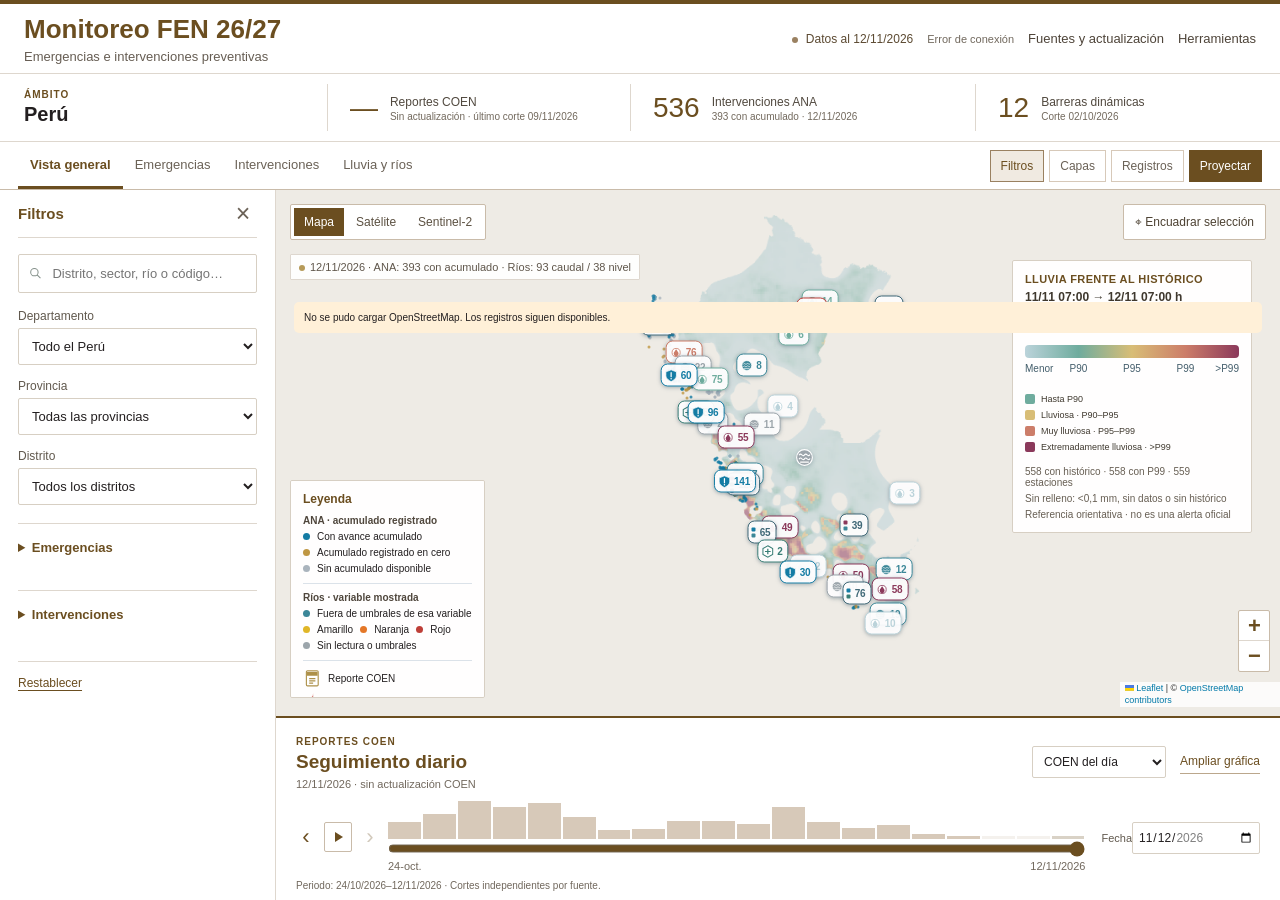
==== commit 49dd066d: "Pulir visor con paleta editorial, Arial, paneles plegables y gráfica de seguimiento" ====
--- a/index.html
+++ b/index.html
@@ -1,23 +1,24 @@
-<!doctype html>
-<html lang="es"><head><meta charset="utf-8"><meta name="viewport" content="width=device-width,initial-scale=1"><meta name="description" content="Explora emergencias COEN, intervenciones ANA y barreras dinámicas en Perú, con fechas de corte y validación documental."><title>Monitoreo FEN 26/27</title><link rel="stylesheet" href="assets/site.css"></head>
-<body>
-<header class="top"><div class="brand"><span class="brandmark"><svg viewBox="0 0 28 28" aria-hidden="true"><path d="m3 7 7-3 8 3 7-3v17l-7 3-8-3-7 3Z M10 4v17 M18 7v17"></path></svg></span><div><h1>Monitoreo FEN 26/27</h1><p>Emergencias e intervenciones preventivas</p></div></div><div class="top-actions"><span class="provisional"><i></i> <span id="updateLabel">Cargando fechas</span></span><span id="mapConnection" class="connection-state">OpenStreetMap</span><button id="keyBtn" class="quiet">Cartografía</button><button id="methodBtn" class="quiet">Fuentes y notas</button><button id="mobileFilters" class="quiet mobile-only">Filtros</button></div></header>
-<section class="summary" aria-label="Resumen de la selección"><div class="intro"><span class="eyebrow">ÁMBITO</span><strong id="territoryName">Perú</strong></div><div class="stat"><span class="stat-label"><i class="dot orange"></i>Reportes COEN</span><strong id="countEvents">—</strong><small id="eventSubtitle">Base COEN al 06/11/2026</small></div><div class="stat"><span class="stat-label"><i class="dot teal"></i>Intervenciones ANA</span><strong id="countAna">—</strong><small id="anaSubtitle">Corte 06/11/2026</small></div><div class="stat"><span class="stat-label"><i class="diamond"></i>Barreras dinámicas</span><strong id="countBarriers">—</strong><small>Corte 02/10/2026</small></div></section>
-<main class="workspace">
-<aside class="sidebar" id="sidebar"><div class="section-title"><h2>Filtros territoriales</h2><button id="reset" class="text-button">Restablecer</button></div><label class="search"><svg viewBox="0 0 20 20" aria-hidden="true"><circle cx="8" cy="8" r="5.5"></circle><path d="m12 12 5 5"></path></svg><input id="search" type="search" placeholder="Distrito, sector, río o código…" aria-label="Buscar distrito, sector, río o código"></label><div class="filter-grid"><label>Departamento<select id="department"><option value="">Todo el Perú</option></select></label><label>Provincia<select id="province"><option value="">Todas las provincias</option></select></label><label>Distrito<select id="district"><option value="">Todos los distritos</option></select></label></div>
-<section class="filter-section"><div class="section-title"><h2>Capas del mapa</h2><span class="tiny">visibilidad</span></div><label class="layer-row"><input id="layerEvents" type="checkbox" checked=""><span class="layer-icon orange">●</span><span>Emergencias COEN<small id="layerEventsNote">Periodo seleccionado</small></span><b id="layerEventsCount">—</b></label><label class="layer-row"><input id="layerAna" type="checkbox" checked=""><span class="layer-icon teal">━</span><span>Tramos ANA<small><span id="anaLayerNote">Reportes por fecha</span></small></span><b id="layerAnaCount">—</b></label><label class="layer-row"><input id="layerBarriers" type="checkbox" checked=""><span class="layer-icon navy">◆</span><span>Barreras dinámicas<small>Programadas y priorizadas · 02/10</small></span><b id="layerBarriersCount">—</b></label></section>
-<section class="filter-section"><div class="section-title"><h2>Capas complementarias</h2></div><label class="layer-row"><input id="layer_additional" type="checkbox" checked><span class="layer-icon" data-symbol="additional"></span><span>94 adicionales ANA<small>DS 221-2026-EF · catálogo 05/11</small></span><b id="count_additional">—</b></label><label class="layer-row"><input id="layer_hydro" type="checkbox" checked><span class="layer-icon" data-symbol="hydro"></span><span>Ríos y alertas SENAMHI<small id="hydroLayerNote">Promedio diario por estación</small></span><b id="count_hydro">—</b></label><label class="layer-row"><input id="layer_rain" type="checkbox" checked><span class="layer-icon" data-symbol="rain"></span><span>Lluvia: superficie SENAMHI<small id="rainLayerNote">Acumulado 24 h</small></span><b id="count_rain">—</b></label><div class="rain-controls"><label class="stack-label">Vista de lluvia<select id="rainClimateMode"><option value="observed">Precipitación observada · mm</option><option value="rarity">Intensidad relativa · superficie</option></select></label><label class="check-row"><input id="rainExtremeHeat" type="checkbox" checked> Mostrar superficie de intensidad</label><label class="stack-label">Referencia histórica PISCOp<input id="rainReferenceFile" type="file" accept=".json,application/json"></label><p id="rainReferenceStatus" class="tiny" role="status">Referencia histórica pendiente de cargar.</p><button id="saveRainReference" class="text-button full" disabled>Guardar HTML con referencia</button><label class="stack-label">Fin del acumulado de lluvia<input id="rainDate" type="date" aria-label="Fecha final del acumulado de lluvia"></label><label class="check-label"><input id="rainFollow" type="checkbox" checked>Seguir fecha del mapa</label><p id="rainAvailableNote" class="tiny">Periodo de lluvia disponible</p><label class="stack-label">Opacidad de lluvia <span id="rainOpacityLabel">60 %</span><input id="rainOpacity" type="range" min="15" max="90" value="60" aria-label="Opacidad de lluvia"></label><label class="check-label"><input id="rainStations" type="checkbox">Mostrar estaciones de lluvia</label><p class="tiny" id="rainPeriodNote"></p></div><label class="stack-label">Variable y color de ríos<select id="riverMeasure"><option value="auto">Automático: caudal primero</option><option value="flow">Sólo caudal · m³/s</option><option value="level">Sólo nivel</option></select></label><p id="riverUnitNote" class="tiny"></p><label class="check-label"><input id="onlyAlerts" type="checkbox">Ríos: sólo amarillo, naranja y rojo</label><label class="check-label"><input id="riverLabels" type="checkbox" checked>Valores ANA y ríos al acercar</label><button id="exportRiverHistory" class="text-button full">Descargar histórico de ríos</button></section><section class="filter-section"><div class="section-title"><h2>Emergencias</h2><span class="tiny">COEN</span></div><label class="stack-label">Grupo de peligros<select id="hazardGroup"><option value="hydro">Clima y movimientos en masa</option><option value="all">Todos los peligros</option><option value="fire">Incendios</option></select></label><label class="stack-label">Tipo de peligro<select id="hazard"><option value="">Todos los del grupo</option></select></label><label class="stack-label">Validación documental<select id="validation"><option value="">Todos los estados</option><option value="contrastado_muestra">Contrastadas con PDF</option><option value="propuesta_revisar">Pendientes de validación</option><option value="sin_tabla_cuantificada">Sin tabla cuantificada</option><option value="peligro_inminente">Peligro inminente / exposición</option><option value="sin_danos_reportados">Sin daños reportados</option></select></label></section>
-<section class="filter-section"><div class="section-title"><h2>Intervenciones</h2><span class="tiny">ANA</span></div><label class="stack-label">Vista ANA<select id="anaMapView"><option value="daily">Acumulado hasta la fecha del mapa</option><option value="cut">Estado del corte oficial</option></select></label><p id="anaDayStatus" class="tiny"></p><label class="stack-label">Corte ANA<select id="snapshot"><option value="current">5 de noviembre de 2026</option><option value="previous">27 de octubre de 2026</option></select></label><label class="stack-label">Comparar con<select id="compareCut"></select></label><label class="stack-label">Estado oficial<select id="status"><option value="">Todos los estados</option><option>En Ejecución</option><option>Por Ejecutar</option><option>Ejecutado</option></select></label><label class="check-label"><input id="onlyChanges" type="checkbox">Cambios de estado entre cortes</label><label class="check-label"><input id="anaDiaryOnlyReports" type="checkbox">ANA: con reporte en fecha del mapa</label><button id="openAnaDiary" class="outline full">Tabla y descarga ANA</button></section>
-<div class="sidebar-foot"><button id="exportBase" class="text-button">Descargar base</button><button id="export" class="outline full">Exportar CSV</button></div></aside>
-<section class="map-area" aria-label="Mapa interactivo de Perú"><div id="map"></div><div class="map-toolbar"><div class="base-switch" role="group" aria-label="Fondo del mapa"><button id="baseMap" class="active">Mapa</button><button id="baseSatellite" title="Esri World Imagery · sin clave">Satélite</button><button id="baseSentinel" title="Sentinel-2 · mosaico 2024 · 10 m">Sentinel-2</button></div><button id="expandMap" class="map-button" title="Ampliar mapa" aria-label="Ampliar mapa" aria-expanded="false">⛶ <span>Ampliar mapa</span></button><button id="mapInfoToggle" class="map-button" title="Abrir información y registros" aria-expanded="false">ⓘ <span>Información</span></button><button id="fit" class="map-button" title="Encuadrar registros filtrados">⌖ <span>Encuadrar selección</span></button></div><div id="expandedInfoHost" class="expanded-info-host" hidden><div class="expanded-info-heading"><b>Información y registros</b><button id="closeExpandedInfo" aria-label="Cerrar información">×</button></div></div><div id="tileWarning" class="tile-warning" hidden="">No se pudo cargar parte del fondo. Las capas de datos siguen disponibles; prueba el otro fondo.</div><div class="rain-keys"><div id="rainExtremeKey" class="rain-key"><b>LLUVIA &gt;P99</b><strong id="rainExtremePeriod"></strong><span class="extreme-gradient"></span><small id="rainExtremeCount"></small><small>Comparación diaria con el histórico local</small><small>Lluvia ≥0,1 mm · referencia indicada en la ficha</small></div><div id="rainRarityKey" class="rain-key" hidden><b>INTENSIDAD RELATIVA DE LLUVIA</b><strong id="rainRarityPeriod"></strong><small id="rainRarityBasis"></small><div class="intensity-scale" aria-label="Escala de intensidad relativa: hasta P90, P90 a P95, P95 a P99, mayor que P99"><div class="intensity-ramp"></div><div class="intensity-ticks"><span style="left:0;transform:none">Menor</span><span style="left:25%">P90</span><span style="left:50%">P95</span><span style="left:75%">P99</span><span style="right:0;transform:none">&gt;P99</span></div></div><div id="rainRarityLegend" class="rain-rarity-legend"></div><small id="rainRarityCounts"></small><small>Sin relleno: &lt;0,1 mm, sin datos o sin histórico</small><small>Referencia orientativa · no es una alerta oficial</small></div><div id="rainKey" class="rain-key"><b>PRECIPITACIÓN OBSERVADA</b><span>Acumulado de 24 horas · mm</span><strong id="rainPeriodRange"></strong><small id="rainPeriodClock"></small><div id="rainLegend"><div id="rainPalette" class="rain-palette"></div><div class="rain-ticks"><span style="left:0;transform:none">0</span><span style="left:7.6923%">10</span><span style="left:38.4615%">50</span><span style="left:76.9231%">100</span><span style="right:0;transform:none">&gt;120</span></div><small>SENAMHI · ≤2 mm sin relleno</small></div></div></div><div class="map-caption"><span class="live-dot"></span><span id="mapCaption">Capas oficiales · cortes independientes</span></div><div class="map-legend"><b>Leyenda</b><div id="anaDayLegend" class="temporal-legend"><strong>ANA · acumulado registrado</strong><span><i style="background:#147ca4"></i>Con avance acumulado</span><span><i style="background:#bf9743"></i>Acumulado registrado en cero</span><span><i style="background:#aab4bd"></i>Sin acumulado disponible</span></div><div id="riverDayLegend" class="temporal-legend"><strong>Ríos · variable mostrada</strong><span><i style="background:#3c8798"></i>Fuera de umbrales de esa variable</span><span><i style="background:#e0b627"></i>Amarillo <i style="background:#e47727"></i>Naranja <i style="background:#be3f38"></i>Rojo</span><span><i style="background:#9ca5ab"></i>Sin lectura o umbrales</span></div><span><i class="legend-symbol" data-symbol="coen"></i>Reporte COEN</span><span><i class="legend-symbol" data-symbol="fire"></i>Incendio</span><span><i class="legend-symbol" data-symbol="imminent"></i>Peligro inminente</span><span><i class="legend-symbol" data-symbol="ana"></i>Punto crítico ANA</span><span><i class="legend-symbol" data-symbol="additional"></i>94 adicionales ANA</span><span><i class="legend-symbol" data-symbol="barrier"></i>Barrera dinámica</span><span><i class="legend-symbol" data-symbol="hydro"></i>Estación de río</span></div>
-<section class="timeline"><div class="timeline-top"><div><span class="eyebrow">EVOLUCIÓN DIARIA</span><h2>Emergencias, ANA y ríos</h2></div><select id="coenMode" class="coen-mode" aria-label="Vista de emergencias COEN"><option value="day">COEN del día</option><option value="all">COEN del periodo</option></select></div><div class="timeline-body"><button id="play" class="play-button" aria-label="Reproducir evolución">▶</button><div class="chart-wrap"><div id="histogram" class="histogram" aria-label="Distribución diaria de reportes"></div><input id="timeSlider" type="range" min="0" max="13" value="13" aria-label="Fecha final de ocurrencia"><div class="axis"><span id="minDate">14 oct</span><span id="sliderLabel">27 oct 2026</span></div></div><div class="date-range"><label id="rangeStart" hidden>Desde<input id="dateStart" type="date"></label><label><span id="dateEndLabel">Fecha</span><input id="dateEnd" type="date"></label><button id="fullPeriod" class="text-button" hidden>Periodo completo</button></div></div><p id="mapPeriodNote">Periodo disponible · cortes independientes por fuente.</p></section></section>
-<aside class="right-panel"><div id="detail" class="detail"><span class="eyebrow">DETALLE</span><h2>Registro seleccionado</h2><p class="muted">Seleccione un punto o tramo del mapa.</p></div><section class="results"><div class="section-title"><h2>Registros</h2><span id="resultCount" class="tiny"></span></div><div class="record-tabs"><button data-tab="events" class="active">COEN</button><button data-tab="ana">ANA</button><button data-tab="barriers">Barreras</button><button data-tab="additional">94 adicionales</button><button data-tab="hydro">Ríos</button><button data-tab="rain">Lluvias</button></div><div id="resultsList"></div><button id="showMore" class="text-button more" hidden="">Ver más</button></section></aside>
+<!DOCTYPE html>
+
+<html lang="es"><head><meta charset="utf-8"/><meta content="width=device-width,initial-scale=1" name="viewport"/><meta content="Explora emergencias COEN, intervenciones ANA y barreras dinámicas en Perú, con fechas de corte y validación documental." name="description"/><title>Monitoreo FEN 26/27</title><link rel="stylesheet" href="assets/site.css"><link rel="stylesheet" href="assets/editorial.css"></head>
+<body class="editorial-view filters-open">
+<header class="top"><div class="brand"><span class="brandmark"><svg aria-hidden="true" viewbox="0 0 28 28"><path d="m3 7 7-3 8 3 7-3v17l-7 3-8-3-7 3Z M10 4v17 M18 7v17"></path></svg></span><div><h1>Monitoreo FEN 26/27</h1><p>Emergencias e intervenciones preventivas</p></div></div><div class="top-actions"><span class="provisional"><i></i> <span id="updateLabel">Cargando fechas</span></span><span class="connection-state" id="mapConnection">OpenStreetMap</span><button class="quiet" id="methodBtn">Fuentes y actualización</button><button class="quiet mobile-only" hidden="" id="mobileFilters">Filtros</button><button class="quiet" id="viewerToolsBtn">Herramientas</button></div></header>
+<section aria-label="Resumen de la selección" class="summary"><div class="intro"><span class="eyebrow">ÁMBITO</span><strong id="territoryName">Perú</strong></div><div class="stat"><span class="stat-label"><i class="dot orange"></i>Reportes COEN</span><strong id="countEvents">—</strong><small id="eventSubtitle">Base COEN al 06/11/2026</small></div><div class="stat"><span class="stat-label"><i class="dot teal"></i>Intervenciones ANA</span><strong id="countAna">—</strong><small id="anaSubtitle">Corte 06/11/2026</small></div><div class="stat"><span class="stat-label"><i class="diamond"></i>Barreras dinámicas</span><strong id="countBarriers">—</strong><small>Corte 02/10/2026</small></div></section>
+<nav aria-label="Controles del visor" class="viewer-toolbar" id="viewerToolbar"><div aria-label="Vista del mapa" class="view-switch" role="group"><button aria-pressed="true" data-view="general" type="button">Vista general</button><button aria-pressed="false" data-view="emergencies" type="button">Emergencias</button><button aria-pressed="false" data-view="interventions" type="button">Intervenciones</button><button aria-pressed="false" data-view="weather" type="button">Lluvia y ríos</button></div><div class="workspace-actions"><button aria-controls="sidebar" aria-expanded="true" id="filterToggle" type="button">Filtros</button><button aria-controls="sidebar" aria-expanded="false" id="layersToggle" type="button">Capas</button><button aria-controls="recordsPanel" aria-expanded="false" id="recordsToggle" type="button">Registros</button><button aria-controls="map" aria-pressed="false" id="presentationToggle" type="button">Proyectar</button></div></nav><main class="workspace">
+<aside class="sidebar" id="sidebar"><div class="panel-heading"><h2 id="sidebarHeading">Filtros</h2><button aria-label="Cerrar panel de filtros" class="close-button" id="closeFilters" type="button">×</button></div><div class="sidebar-pane" id="filterPane"><label class="search"><svg aria-hidden="true" viewbox="0 0 20 20"><circle cx="8" cy="8" r="5.5"></circle><path d="m12 12 5 5"></path></svg><input aria-label="Buscar distrito, sector, río o código" id="search" placeholder="Distrito, sector, río o código…" type="search"/></label><div class="filter-grid"><label>Departamento<select id="department"><option value="">Todo el Perú</option></select></label><label>Provincia<select id="province"><option value="">Todas las provincias</option></select></label><label>Distrito<select id="district"><option value="">Todos los distritos</option></select></label></div>
+
+
+
+<details class="filter-options"><summary>Emergencias</summary><label class="stack-label">Grupo de peligros<select id="hazardGroup"><option value="hydro">Clima y movimientos en masa</option><option value="all">Todos los peligros</option><option value="fire">Incendios</option></select></label><label class="stack-label">Tipo de peligro<select id="hazard"><option value="">Todos los del grupo</option></select></label><label class="stack-label">Validación documental<select id="validation"><option value="">Todos los estados</option><option value="contrastado_muestra">Contrastadas con PDF</option><option value="propuesta_revisar">Pendientes de validación</option><option value="sin_tabla_cuantificada">Sin tabla cuantificada</option><option value="peligro_inminente">Peligro inminente / exposición</option><option value="sin_danos_reportados">Sin daños reportados</option></select></label></details><details class="filter-options"><summary>Intervenciones</summary><label class="stack-label">Vista ANA<select id="anaMapView"><option value="daily">Acumulado hasta la fecha del mapa</option><option value="cut">Estado del corte oficial</option></select></label><p class="tiny" id="anaDayStatus"></p><label class="stack-label">Corte ANA<select id="snapshot"><option value="current">5 de noviembre de 2026</option><option value="previous">27 de octubre de 2026</option></select></label><label class="stack-label">Comparar con<select id="compareCut"></select></label><label class="stack-label">Estado oficial<select id="status"><option value="">Todos los estados</option><option>En Ejecución</option><option>Por Ejecutar</option><option>Ejecutado</option></select></label><label class="check-label"><input id="onlyChanges" type="checkbox"/>Cambios de estado entre cortes</label><label class="check-label"><input id="anaDiaryOnlyReports" type="checkbox"/>ANA: con reporte en fecha del mapa</label><button class="outline full" id="openAnaDiary">Tabla y descarga ANA</button></details></div><div class="sidebar-pane" hidden="" id="layerPane"><section class="filter-section"><div class="section-title"><h2>Capas del mapa</h2><span class="tiny">visibilidad</span></div><label class="layer-row"><input checked="" id="layerEvents" type="checkbox"/><span class="layer-icon orange">●</span><span>Emergencias COEN<small id="layerEventsNote">Periodo seleccionado</small></span><b id="layerEventsCount">—</b></label><label class="layer-row"><input checked="" id="layerAna" type="checkbox"/><span class="layer-icon teal">━</span><span>Tramos ANA<small><span id="anaLayerNote">Reportes por fecha</span></small></span><b id="layerAnaCount">—</b></label><label class="layer-row"><input checked="" id="layerBarriers" type="checkbox"/><span class="layer-icon navy">◆</span><span>Barreras dinámicas<small>Programadas y priorizadas · 02/10</small></span><b id="layerBarriersCount">—</b></label></section><section class="filter-section"><div class="section-title"><h2>Capas complementarias</h2></div><label class="layer-row"><input checked="" id="layer_additional" type="checkbox"/><span class="layer-icon" data-symbol="additional"></span><span>94 adicionales ANA<small>DS 221-2026-EF · catálogo 05/11</small></span><b id="count_additional">—</b></label><label class="layer-row"><input checked="" id="layer_hydro" type="checkbox"/><span class="layer-icon" data-symbol="hydro"></span><span>Ríos y alertas SENAMHI<small id="hydroLayerNote">Promedio diario por estación</small></span><b id="count_hydro">—</b></label><label class="layer-row"><input checked="" id="layer_rain" type="checkbox"/><span class="layer-icon" data-symbol="rain"></span><span>Lluvia: superficie SENAMHI<small id="rainLayerNote">Acumulado 24 h</small></span><b id="count_rain">—</b></label><details class="layer-options" data-layer-options="rain"><summary>Opciones de lluvia</summary><div class="rain-controls"><label class="stack-label">Vista de lluvia<select id="rainClimateMode"><option value="observed">Cantidad de lluvia · mm</option><option value="rarity">Lluvia frente al histórico</option></select></label><label class="check-row"><input checked="" id="rainExtremeHeat" type="checkbox"/> Mostrar superficie de intensidad</label><label class="stack-label">Fin del acumulado de lluvia<input aria-label="Fecha final del acumulado de lluvia" id="rainDate" type="date"/></label><label class="check-label"><input checked="" id="rainFollow" type="checkbox"/>Seguir fecha del mapa</label><p class="tiny" id="rainAvailableNote">Periodo de lluvia disponible</p><label class="stack-label">Opacidad de lluvia <span id="rainOpacityLabel">60 %</span><input aria-label="Opacidad de lluvia" id="rainOpacity" max="90" min="15" type="range" value="60"/></label><label class="check-label"><input id="rainStations" type="checkbox"/>Mostrar estaciones de lluvia</label><p class="tiny" id="rainPeriodNote"></p></div></details><details class="layer-options" data-layer-options="hydro"><summary>Opciones de ríos</summary><label class="stack-label">Variable y color de ríos<select id="riverMeasure"><option value="auto">Automático: caudal primero</option><option value="flow">Sólo caudal · m³/s</option><option value="level">Sólo nivel</option></select></label><p class="tiny" id="riverUnitNote"></p><label class="check-label"><input id="onlyAlerts" type="checkbox"/>Ríos: sólo amarillo, naranja y rojo</label><label class="check-label"><input checked="" id="riverLabels" type="checkbox"/>Valores ANA y ríos al acercar</label><button class="text-button full" id="exportRiverHistory">Descargar histórico de ríos</button></details></section></div><div class="sidebar-foot"><button class="text-button" id="reset">Restablecer</button></div></aside>
+<section aria-label="Mapa interactivo de Perú" class="map-area"><div class="presentation-heading"><div><strong>Monitoreo FEN 26/27</strong><span>Emergencias e intervenciones preventivas</span></div><b id="presentationDate"></b></div><div id="map"></div><div class="map-toolbar"><div aria-label="Fondo del mapa" class="base-switch" role="group"><button class="active" id="baseMap">Mapa</button><button id="baseSatellite" title="Esri World Imagery · sin clave">Satélite</button><button id="baseSentinel" title="Sentinel-2 · mosaico 2024 · 10 m">Sentinel-2</button></div><button aria-expanded="false" aria-label="Ampliar mapa" class="map-button" id="expandMap" title="Ampliar mapa">⛶ <span>Ampliar mapa</span></button><button aria-expanded="false" class="map-button" id="mapInfoToggle" title="Abrir información y registros">ⓘ <span>Información</span></button><button class="map-button" id="fit" title="Encuadrar registros filtrados">⌖ <span>Encuadrar selección</span></button></div><div class="expanded-info-host" hidden="" id="expandedInfoHost"><div class="expanded-info-heading"><b>Información y registros</b><button aria-label="Cerrar información" id="closeExpandedInfo">×</button></div></div><div class="tile-warning" hidden="" id="tileWarning">No se pudo cargar parte del fondo. Las capas de datos siguen disponibles; prueba el otro fondo.</div><div class="rain-keys"><div class="rain-key" id="rainExtremeKey"><b>LLUVIA &gt;P99</b><strong id="rainExtremePeriod"></strong><span class="extreme-gradient"></span><small id="rainExtremeCount"></small><small>Comparación diaria con el histórico local</small><small>Lluvia ≥0,1 mm · referencia indicada en la ficha</small></div><div class="rain-key" hidden="" id="rainRarityKey"><b>LLUVIA FRENTE AL HISTÓRICO</b><strong id="rainRarityPeriod"></strong><small id="rainRarityBasis"></small><div aria-label="Escala de intensidad relativa: hasta P90, P90 a P95, P95 a P99, mayor que P99" class="intensity-scale"><div class="intensity-ramp"></div><div class="intensity-ticks"><span style="left:0;transform:none">Menor</span><span style="left:25%">P90</span><span style="left:50%">P95</span><span style="left:75%">P99</span><span style="right:0;transform:none">&gt;P99</span></div></div><div class="rain-rarity-legend" id="rainRarityLegend"></div><small id="rainRarityCounts"></small><small>Sin relleno: &lt;0,1 mm, sin datos o sin histórico</small><small>Referencia orientativa · no es una alerta oficial</small></div><div class="rain-key" id="rainKey"><b>PRECIPITACIÓN OBSERVADA</b><span>Acumulado de 24 horas · mm</span><strong id="rainPeriodRange"></strong><small id="rainPeriodClock"></small><div id="rainLegend"><div class="rain-palette" id="rainPalette"></div><div class="rain-ticks"><span style="left:0;transform:none">0</span><span style="left:7.6923%">10</span><span style="left:38.4615%">50</span><span style="left:76.9231%">100</span><span style="right:0;transform:none">&gt;120</span></div><small>SENAMHI · ≤2 mm sin relleno</small></div></div></div><div class="map-caption"><span class="live-dot"></span><span id="mapCaption">Capas oficiales · cortes independientes</span></div><div class="map-legend"><b>Leyenda</b><div class="temporal-legend" id="anaDayLegend"><strong>ANA · acumulado registrado</strong><span><i style="background:#147ca4"></i>Con avance acumulado</span><span><i style="background:#bf9743"></i>Acumulado registrado en cero</span><span><i style="background:#aab4bd"></i>Sin acumulado disponible</span></div><div class="temporal-legend" id="riverDayLegend"><strong>Ríos · variable mostrada</strong><span><i style="background:#3c8798"></i>Fuera de umbrales de esa variable</span><span><i style="background:#e0b627"></i>Amarillo <i style="background:#e47727"></i>Naranja <i style="background:#be3f38"></i>Rojo</span><span><i style="background:#9ca5ab"></i>Sin lectura o umbrales</span></div><span><i class="legend-symbol" data-symbol="coen"></i>Reporte COEN</span><span><i class="legend-symbol" data-symbol="fire"></i>Incendio</span><span><i class="legend-symbol" data-symbol="imminent"></i>Peligro inminente</span><span><i class="legend-symbol" data-symbol="ana"></i>Punto crítico ANA</span><span><i class="legend-symbol" data-symbol="additional"></i>94 adicionales ANA</span><span><i class="legend-symbol" data-symbol="barrier"></i>Barrera dinámica</span><span><i class="legend-symbol" data-symbol="hydro"></i>Estación de río</span></div>
+<section class="timeline"><div class="timeline-top"><div><span class="eyebrow">REPORTES COEN</span><h2>Seguimiento diario</h2><p aria-live="polite" class="chart-readout" id="chartReadout"></p></div><div class="timeline-actions"><select aria-label="Vista de emergencias COEN" class="coen-mode" id="coenMode"><option value="day">COEN del día</option><option value="all">COEN del periodo</option></select><button aria-expanded="false" id="timelineResize" type="button">Ampliar gráfica</button></div></div><div class="timeline-body"><button aria-label="Día anterior" class="step-date" id="previousDay" type="button">‹</button><button aria-label="Reproducir evolución" class="play-button" id="play">▶</button><button aria-label="Día siguiente" class="step-date" id="nextDay" type="button">›</button><div class="chart-wrap"><div aria-label="Distribución diaria de reportes" class="histogram" id="histogram"></div><input aria-label="Fecha final de ocurrencia" id="timeSlider" max="13" min="0" type="range" value="13"/><div class="axis"><span id="minDate">14 oct</span><span id="sliderLabel">27 oct 2026</span></div></div><div class="date-range"><label hidden="" id="rangeStart">Desde<input id="dateStart" type="date"/></label><label><span id="dateEndLabel">Fecha</span><input id="dateEnd" type="date"/></label><button class="text-button" hidden="" id="fullPeriod">Periodo completo</button></div></div><p id="mapPeriodNote">Periodo disponible · cortes independientes por fuente.</p></section><div class="presentation-filters" hidden="" id="presentationFilters"></div></section>
+<aside class="right-panel" hidden="" id="recordsPanel"><div class="panel-heading"><h2>Consulta de registros</h2><button aria-label="Cerrar panel de registros" class="close-button" id="closeRecords">×</button></div><div class="detail" id="detail"><span class="eyebrow">DETALLE</span><h2>Registro seleccionado</h2><p class="muted">Seleccione un punto o tramo del mapa.</p></div><section class="results"><div class="section-title"><h2>Registros</h2><span class="tiny" id="resultCount"></span></div><div class="record-tabs"><button class="active" data-tab="events">COEN</button><button data-tab="ana">ANA</button><button data-tab="barriers">Barreras</button><button data-tab="additional">94 adicionales</button><button data-tab="hydro">Ríos</button><button data-tab="rain">Lluvias</button></div><div id="resultsList"></div><button class="text-button more" hidden="" id="showMore">Ver más</button></section></aside>
 </main>
-<dialog id="anaDiaryDialog" class="ana-diary-dialog"><div class="modal-head"><span class="eyebrow">SEGUIMIENTO DE 536 PUNTOS CRÍTICOS</span><button id="closeAnaDiary" class="close-button" aria-label="Cerrar diario ANA">×</button></div><h2>Diario ANA</h2><div class="diary-toolbar"><label class="stack-label">Fecha del reporte<input id="anaDiaryDate" type="date"></label><label class="check-label"><input id="anaDiaryFollow" type="checkbox" checked>Seguir fecha del mapa</label><button id="exportAnaDiary" class="outline">Descargar diario CSV</button><button id="exportAnaDiaryOriginal" class="text-button">Consulta original JSON</button></div><p id="anaDiaryCoverage" class="diary-note"></p><div id="anaDiarySummary" class="diary-summary"></div><div class="diary-scroll"><table class="diary-table"><thead><tr><th>IDPC / sector</th><th>Departamento / provincia / distrito</th><th>km del día</th><th>m³ del día</th><th>km acumulados registrados</th><th>Último reporte</th><th>Cobertura</th></tr></thead><tbody id="anaDiaryRows"></tbody></table></div><p class="diary-note">Acumulados: suma de reportes de la misma norma y periodo hasta la fecha elegida. Sin reporte no equivale a avance cero. Estado y avance del corte se consultan en la ficha del punto.</p></dialog>
-<dialog id="method"><div class="modal-head"><span class="eyebrow">FUENTES Y NOTAS</span><button id="closeMethod" class="close-button" aria-label="Cerrar fuentes">×</button></div><h2>Fuentes y notas</h2><section id="sourceUpdates" class="source-updates"></section><div class="source-card"><b>COEN / INDECI · 09/11/2026</b><p>6.871 registros acumulados; corte 09/11/2026. Se conservan cifras documentales previas sólo cuando coincide el enlace del PDF. Reportes nuevos o modificados pendientes de revisión documental. Las emergencias no se atribuyen automáticamente al FEN.</p><p>Fechas API sin conversión horaria; las verificadas con PDF conservan la referencia documental. La línea temporal filtra reportes, no reconstruye daños históricos.</p></div><div class="source-card"><b>ANA · 536 puntos críticos</b><p>Atributos al 06/11/2026. Historial de cortes: 20/10, 27/10, 05/11 y 06/11. Diario: 7.920 filas originales en la consulta del 09/11; 388 puntos vinculados por ficha. 375 con reportes de la norma del corte. Los periodos se mantienen separados; 148 puntos sin vínculo y 13 con reportes sólo de normas anteriores. Una fecha futura se conserva en la base y se excluye de los cálculos. La jerarquía territorial corresponde al inventario de 536 puntos; la consulta original conserva su propia ubicación. El estado corresponde al corte, no se reconstruye por día. La suma de reportes puede diferir del acumulado oficial. Trazados disponibles al 20/10/2026. Avance físico y financiero son indicadores distintos.</p></div><div class="source-card"><b>94 adicionales · DS 221-2026-EF</b><p>Coordenadas y datos del inventario consolidado, catálogo 05/11/2026. Sin avance ni estado operativo reportado. Presupuesto referencial de ficha; no equivale a ejecución financiera.</p></div><div class="source-card"><b>Barreras dinámicas · último corte 02/10/2026</b><p>Se conservan los 12 registros disponibles. Sin actualización posterior; el estado mostrado corresponde al corte publicado. Coordenadas referenciales, datum pendiente de confirmar.</p></div><div class="source-card"><b>SENAMHI · ríos e histórico diario</b><p>La fecha del mapa selecciona el promedio diario del hidrograma SENAMHI. No se asigna una hora a estos promedios. Cada variable se clasifica por separado: caudal con umbrales de caudal y nivel con umbrales del mismo nivel y referencia. El color del mapa corresponde exclusivamente al valor y unidad mostrados. La clasificación distingue crecida de estiaje y no equivale a una alerta oficial histórica. Un umbral de estiaje no clasifica el peligro de desbordamiento. Las fechas sin lectura o umbrales se señalan en gris. Se conservan por separado la lectura y la categoría oficial del corte anterior.</p><p>Lecturas de los hidrogramas horarios, complementadas con el resumen diario y la red de estaciones. Se prioriza el caudal publicado; cuando sólo existe nivel, se conserva su unidad original. Fecha y hora local del visor SENAMHI. Los promedios diarios se identifican sin asignarles una hora inexistente.</p><p>El color representa la categoría de la capa oficial, con su propia fecha. Las lecturas anteriores se señalan expresamente con su fecha, incluidas Conta (30/09/2026) y Puente Desaguadero (03/11/2026). Los umbrales corresponden a la variable y al instante de lectura; no se convierten niveles en caudales. Sin alerta registrada no equivale a ausencia de riesgo. Datos preliminares.</p></div><div class="source-card"><b>SENAMHI · lluvia observada</b><p>Dieciocho acumulados diarios de 24 h: desde el intervalo 22/10 07:00–23/10 07:00 hasta 08/11 07:00–09/11 07:00 de 2026, hora Perú (UTC−5). La fecha del selector corresponde al fin del acumulado. Superficie vectorial a partir de la grilla oficial; estaciones con valores observados. El servicio consultado no ofrece aquí el histórico diario anterior. Las fechas sin capa se indican sin sustituir datos.</p><p>Intervalo verificado en el <a href="https://www.senamhi.gob.pe/pdf/monitoreo/manual_interpretacion_pp.pdf" target="_blank" rel="noopener">manual de interpretación del SENAMHI, página 2</a>. Paleta oficial en mm; opacidad ajustable. La representación vectorial evita píxeles al ampliar; no aumenta la resolución de observación. Estaciones opcionales para consultar valores puntuales. La superficie conserva cobertura nacional al filtrar estaciones.</p></div><div class="source-card"><b>Referencia histórica de precipitación</b><p>PISCOp v3.0 · 1991–2025 · 12 meses · celda de 0,10°. P90, P95 y P99 calculados con todos los días válidos de cada mes, incluidos los días secos. Cobertura mínima: 80 %. La grilla diaria SENAMHI se compara con la celda histórica correspondiente al mes de inicio del acumulado de 24 h. Sólo se colorean valores de al menos 0,1 mm; las celdas secas, sin datos o sin referencia quedan transparentes. El suavizado se limita a celdas con lluvia. Las fechas sin grilla numérica se indican sin reconstruirla desde estaciones. La comparación es orientativa y no equivale al SPI ni a una alerta oficial.</p></div><div class="source-card"><b>Alcance</b><p>Consulta automática cada tres horas; las fechas de corte se muestran por fuente. El fondo cartográfico requiere conexión. La coincidencia espacial no acredita protección ni efectividad de las intervenciones.</p></div><div class="source-card"><b>Cartografía</b><p>OpenStreetMap como fondo principal. Satélite: Esri World Imagery; alternativa Sentinel-2 cloudless 2024 de EOX, con datos Copernicus y resolución de 10 m. Fondos para uso no comercial; créditos y condiciones en el mapa. El mosaico EOX no muestra eventos recientes.</p></div></dialog>
-<dialog id="mapConfig"><div class="modal-head"><span class="eyebrow">CARTOGRAFÍA</span><button id="closeConfig" class="close-button" aria-label="Cerrar configuración">×</button></div><h2>Cartografía</h2><p>OpenStreetMap, Esri World Imagery y Sentinel-2 EOX funcionan sin clave. Las imágenes satelitales son mosaicos de distintas fechas; no representan una vista en tiempo real.</p><p>Los fondos Esri y EOX se ofrecen para este visor de uso no comercial, con los créditos indicados en el mapa.</p><details><summary>MapTiler (opcional)</summary><form id="mapKeyForm"><label class="stack-label">Clave MapTiler<div class="key-input"><input id="mapKey" type="password" autocomplete="off" spellcheck="false" placeholder="Clave de mapas"><button id="showKey" type="button">Mostrar</button></div></label><label class="check-label"><input id="rememberKey" type="checkbox">Recordar en este navegador</label><details><summary>Permisos y opciones</summary><p id="originHelp" class="origin-note"></p><p><a href="https://cloud.maptiler.com/" target="_blank" rel="noopener">Administrar clave ↗</a></p><p class="muted">Origen: <code id="originValue"></code></p><label class="stack-label">Renderizado<select id="renderMode"><option value="vector">Vectorial</option><option value="raster">Raster · según plan</option></select></label><label class="stack-label">Estilo base<input id="streetStyle" value="streets-v4" spellcheck="false"></label><label class="stack-label">Estilo satelital<input id="satelliteStyle" value="hybrid-v4" spellcheck="false"></label></details><p id="configStatus" class="config-status" role="status"></p><div class="config-actions"><button id="applyKey" type="submit" class="apply-key">Conectar</button><button id="saveConfigured" type="button" class="outline">Guardar HTML configurado</button><button id="noBackground" type="button" class="text-button">Cerrar</button><button id="forgetKey" type="button" class="text-button">Limpiar sesión</button></div><p class="muted">La copia configurada incluirá la clave. No la comparta sin restringir su uso.</p></form></details></dialog><div id="loading" class="loading"><span class="spinner"></span><h2>Cargando información</h2><p>COEN · ANA</p></div><noscript>Active JavaScript.</noscript><script id="liveData" type="application/json">null</script>
+<dialog class="ana-diary-dialog" id="anaDiaryDialog"><div class="modal-head"><span class="eyebrow">SEGUIMIENTO DE 536 PUNTOS CRÍTICOS</span><button aria-label="Cerrar diario ANA" class="close-button" id="closeAnaDiary">×</button></div><h2>Diario ANA</h2><div class="diary-toolbar"><label class="stack-label">Fecha del reporte<input id="anaDiaryDate" type="date"/></label><label class="check-label"><input checked="" id="anaDiaryFollow" type="checkbox"/>Seguir fecha del mapa</label><button class="outline" id="exportAnaDiary">Descargar diario CSV</button><button class="text-button" id="exportAnaDiaryOriginal">Consulta original JSON</button></div><p class="diary-note" id="anaDiaryCoverage"></p><div class="diary-summary" id="anaDiarySummary"></div><div class="diary-scroll"><table class="diary-table"><thead><tr><th>IDPC / sector</th><th>Departamento / provincia / distrito</th><th>km del día</th><th>m³ del día</th><th>km acumulados registrados</th><th>Último reporte</th><th>Cobertura</th></tr></thead><tbody id="anaDiaryRows"></tbody></table></div><p class="diary-note">Acumulados: suma de reportes de la misma norma y periodo hasta la fecha elegida. Sin reporte no equivale a avance cero. Estado y avance del corte se consultan en la ficha del punto.</p></dialog>
+<dialog id="method"><div class="modal-head"><span class="eyebrow">FUENTES Y NOTAS</span><button aria-label="Cerrar fuentes" class="close-button" id="closeMethod">×</button></div><h2>Fuentes y notas</h2><section class="source-updates" id="sourceUpdates"></section><div class="source-card"><b>COEN / INDECI · 09/11/2026</b><p>6.871 registros acumulados; corte 09/11/2026. Se conservan cifras documentales previas sólo cuando coincide el enlace del PDF. Reportes nuevos o modificados pendientes de revisión documental. Las emergencias no se atribuyen automáticamente al FEN.</p><p>Fechas API sin conversión horaria; las verificadas con PDF conservan la referencia documental. La línea temporal filtra reportes, no reconstruye daños históricos.</p></div><div class="source-card"><b>ANA · 536 puntos críticos</b><p>Atributos al 06/11/2026. Historial de cortes: 20/10, 27/10, 05/11 y 06/11. Diario: 7.920 filas originales en la consulta del 09/11; 388 puntos vinculados por ficha. 375 con reportes de la norma del corte. Los periodos se mantienen separados; 148 puntos sin vínculo y 13 con reportes sólo de normas anteriores. Una fecha futura se conserva en la base y se excluye de los cálculos. La jerarquía territorial corresponde al inventario de 536 puntos; la consulta original conserva su propia ubicación. El estado corresponde al corte, no se reconstruye por día. La suma de reportes puede diferir del acumulado oficial. Trazados disponibles al 20/10/2026. Avance físico y financiero son indicadores distintos.</p></div><div class="source-card"><b>94 adicionales · DS 221-2026-EF</b><p>Coordenadas y datos del inventario consolidado, catálogo 05/11/2026. Sin avance ni estado operativo reportado. Presupuesto referencial de ficha; no equivale a ejecución financiera.</p></div><div class="source-card"><b>Barreras dinámicas · último corte 02/10/2026</b><p>Se conservan los 12 registros disponibles. Sin actualización posterior; el estado mostrado corresponde al corte publicado. Coordenadas referenciales, datum pendiente de confirmar.</p></div><div class="source-card"><b>SENAMHI · ríos e histórico diario</b><p>La fecha del mapa selecciona el promedio diario del hidrograma SENAMHI. No se asigna una hora a estos promedios. Cada variable se clasifica por separado: caudal con umbrales de caudal y nivel con umbrales del mismo nivel y referencia. El color del mapa corresponde exclusivamente al valor y unidad mostrados. La clasificación distingue crecida de estiaje y no equivale a una alerta oficial histórica. Un umbral de estiaje no clasifica el peligro de desbordamiento. Las fechas sin lectura o umbrales se señalan en gris. Se conservan por separado la lectura y la categoría oficial del corte anterior.</p><p>Lecturas de los hidrogramas horarios, complementadas con el resumen diario y la red de estaciones. Se prioriza el caudal publicado; cuando sólo existe nivel, se conserva su unidad original. Fecha y hora local del visor SENAMHI. Los promedios diarios se identifican sin asignarles una hora inexistente.</p><p>El color representa la categoría de la capa oficial, con su propia fecha. Las lecturas anteriores se señalan expresamente con su fecha, incluidas Conta (30/09/2026) y Puente Desaguadero (03/11/2026). Los umbrales corresponden a la variable y al instante de lectura; no se convierten niveles en caudales. Sin alerta registrada no equivale a ausencia de riesgo. Datos preliminares.</p></div><div class="source-card"><b>SENAMHI · lluvia observada</b><p>Dieciocho acumulados diarios de 24 h: desde el intervalo 22/10 07:00–23/10 07:00 hasta 08/11 07:00–09/11 07:00 de 2026, hora Perú (UTC−5). La fecha del selector corresponde al fin del acumulado. Superficie vectorial a partir de la grilla oficial; estaciones con valores observados. El servicio consultado no ofrece aquí el histórico diario anterior. Las fechas sin capa se indican sin sustituir datos.</p><p>Intervalo verificado en el <a href="https://www.senamhi.gob.pe/pdf/monitoreo/manual_interpretacion_pp.pdf" rel="noopener" target="_blank">manual de interpretación del SENAMHI, página 2</a>. Paleta oficial en mm; opacidad ajustable. La representación vectorial evita píxeles al ampliar; no aumenta la resolución de observación. Estaciones opcionales para consultar valores puntuales. La superficie conserva cobertura nacional al filtrar estaciones.</p></div><div class="source-card"><b>Referencia histórica de precipitación</b><p>PISCOp v3.0 · 1991–2025 · 12 meses · celda de 0,10°. P90, P95 y P99 calculados con todos los días válidos de cada mes, incluidos los días secos. Cobertura mínima: 80 %. La grilla diaria SENAMHI se compara con la celda histórica correspondiente al mes de inicio del acumulado de 24 h. Sólo se colorean valores de al menos 0,1 mm; las celdas secas, sin datos o sin referencia quedan transparentes. El suavizado se limita a celdas con lluvia. Las fechas sin grilla numérica se indican sin reconstruirla desde estaciones. La comparación es orientativa y no equivale al SPI ni a una alerta oficial.</p></div><div class="source-card"><b>Alcance</b><p>Consulta automática cada tres horas; las fechas de corte se muestran por fuente. El fondo cartográfico requiere conexión. La coincidencia espacial no acredita protección ni efectividad de las intervenciones.</p></div><div class="source-card"><b>Cartografía</b><p>OpenStreetMap como fondo principal. Satélite: Esri World Imagery; alternativa Sentinel-2 cloudless 2024 de EOX, con datos Copernicus y resolución de 10 m. Fondos para uso no comercial; créditos y condiciones en el mapa. El mosaico EOX no muestra eventos recientes.</p></div></dialog>
+<dialog id="mapConfig"><div class="modal-head"><span class="eyebrow">CARTOGRAFÍA</span><button aria-label="Cerrar configuración" class="close-button" id="closeConfig">×</button></div><h2>Cartografía</h2><p>OpenStreetMap, Esri World Imagery y Sentinel-2 EOX funcionan sin clave. Las imágenes satelitales son mosaicos de distintas fechas; no representan una vista en tiempo real.</p><p>Los fondos Esri y EOX se ofrecen para este visor de uso no comercial, con los créditos indicados en el mapa.</p><details><summary>MapTiler (opcional)</summary><form id="mapKeyForm"><label class="stack-label">Clave MapTiler<div class="key-input"><input autocomplete="off" id="mapKey" placeholder="Clave de mapas" spellcheck="false" type="password"/><button id="showKey" type="button">Mostrar</button></div></label><label class="check-label"><input id="rememberKey" type="checkbox"/>Recordar en este navegador</label><details><summary>Permisos y opciones</summary><p class="origin-note" id="originHelp"></p><p><a href="https://cloud.maptiler.com/" rel="noopener" target="_blank">Administrar clave ↗</a></p><p class="muted">Origen: <code id="originValue"></code></p><label class="stack-label">Renderizado<select id="renderMode"><option value="vector">Vectorial</option><option value="raster">Raster · según plan</option></select></label><label class="stack-label">Estilo base<input id="streetStyle" spellcheck="false" value="streets-v4"/></label><label class="stack-label">Estilo satelital<input id="satelliteStyle" spellcheck="false" value="hybrid-v4"/></label></details><p class="config-status" id="configStatus" role="status"></p><div class="config-actions"><button class="apply-key" id="applyKey" type="submit">Conectar</button><button class="outline" id="saveConfigured" type="button">Guardar HTML configurado</button><button class="text-button" id="noBackground" type="button">Cerrar</button><button class="text-button" id="forgetKey" type="button">Limpiar sesión</button></div><p class="muted">La copia configurada incluirá la clave. No la comparta sin restringir su uso.</p></form></details></dialog><div class="loading" id="loading"><span class="spinner"></span><h2>Cargando información</h2><p>COEN · ANA</p></div><noscript>Active JavaScript.</noscript><script id="liveData" type="application/json">null</script>
 <script id="sourceStatusData" type="application/json">null</script>
-<script id="startupConfig" type="application/json">{}</script><script id="embeddedData" type="application/json">{"encoding":"gzip-base64","data":""}</script><script data-module="rain-inflate" src="assets/rain-inflate.js"></script><script data-module="leaflet" src="assets/leaflet.js"></script><script data-module="maplibre" src="assets/maplibre.js"></script><script data-module="engine" src="assets/engine.js?v=satellite-20261111"></script><script data-module="config" src="assets/config.js?v=satellite-20261111"></script><script id="rainClimateReference" type="application/json">null</script><script data-module="web-loader" src="assets/web-loader.js?v=satellite-20261111"></script><script data-module="app" src="assets/app.js"></script><pre hidden="" id="thirdPartyLicenses">Leaflet 1.9.4
+<script id="startupConfig" type="application/json">{}</script><script id="embeddedData" type="application/json">{"encoding":"gzip-base64","data":""}</script><script data-module="rain-inflate" src="assets/rain-inflate.js"></script><script data-module="leaflet" src="assets/leaflet.js"></script><script data-module="maplibre" src="assets/maplibre.js"></script><script data-module="engine" src="assets/engine.js?v=satellite-20261111"></script><script data-module="config" src="assets/config.js?v=satellite-20261111"></script><script id="rainClimateReference" type="application/json">null</script><script data-module="web-loader" src="assets/web-loader.js?v=satellite-20261111"></script><script data-module="app" src="assets/app.js"></script><script data-module="editorial" src="assets/editorial.js"></script><pre hidden="" id="thirdPartyLicenses">Leaflet 1.9.4
 =============
 BSD 2-Clause License
 
@@ -185,4 +186,4 @@
 ACTION OF CONTRACT, NEGLIGENCE OR OTHER TORTIOUS ACTION, ARISING OUT OF
 OR IN CONNECTION WITH THE USE OR PERFORMANCE OF THIS SOFTWARE.
 </pre>
-</body></html>+<dialog class="viewer-tools" id="viewerTools"><div class="modal-head"><span class="eyebrow">HERRAMIENTAS</span><button aria-label="Cerrar herramientas" class="close-button" id="closeViewerTools">×</button></div><h2>Descargas y configuración</h2><p class="muted">Archivos del visor y opciones cartográficas.</p><section class="tools-section"><h3>Descargar información</h3><div class="tools-actions" id="exportTools"><button class="text-button" id="exportBase">Descargar base</button><button class="outline full" id="export">Exportar CSV</button></div></section><section class="tools-section"><h3>Referencia histórica</h3><div id="referenceTools"><label class="stack-label">Referencia histórica PISCOp<input accept=".json,application/json" id="rainReferenceFile" type="file"/></label><p class="tiny" id="rainReferenceStatus" role="status">Referencia histórica pendiente de cargar.</p><button class="text-button full" disabled="" id="saveRainReference">Guardar HTML con referencia</button></div></section><section class="tools-section"><h3>Cartografía</h3><div id="mapTools"><button class="quiet" id="keyBtn">Cartografía</button></div></section></dialog></body></html>
--- a/assets/editorial.css
+++ b/assets/editorial.css
@@ -0,0 +1,194 @@
+/* Interface typography, structure and presentation. Data layer colours retain their meaning. */
+:root{--ink:#231f20;--muted:#6e6861;--teal:#6b4e20;--orange:#9a8161;--line:#ded7ce;--paper:#f7f5f1;--editorial-brown:#6b4e20;--editorial-sand:#bba78c;--editorial-light:#d7c9b9;--timeline-height:184px}
+html,body,body *,body *::before,body *::after{font-family:Arial,sans-serif!important}
+body.editorial-view{height:100dvh;min-height:540px;display:flex;flex-direction:column;overflow:hidden;background:#fff;font-size:14px;color:var(--ink)}
+.editorial-view button,.editorial-view input,.editorial-view select,.editorial-view dialog{font-size:14px}
+.editorial-view button{border-radius:2px}
+.editorial-view button:focus-visible,.editorial-view input:focus-visible,.editorial-view select:focus-visible,.editorial-view summary:focus-visible{outline:2px solid #6b4e20;outline-offset:3px}
+.editorial-view [hidden]{display:none!important}
+.editorial-view .top{height:74px;flex:0 0 74px;padding:0 24px;border-top:4px solid #6b4e20;border-bottom:1px solid var(--line)}
+.editorial-view .brandmark{display:none}
+.editorial-view .brand{gap:0}
+.editorial-view .brand h1{font-size:26px;letter-spacing:0;font-weight:600;color:#6b4e20}
+.editorial-view .brand p{font-size:13px;letter-spacing:0;margin-top:4px;color:#665d53}
+.editorial-view .top-actions{gap:14px}
+.editorial-view .quiet{font-size:13px;padding:9px 0;color:#4e4439}
+.editorial-view .quiet:hover{color:#6b4e20;text-decoration:underline;text-underline-offset:5px}
+.editorial-view .provisional{font-size:12px;color:#5c4a32;padding:0;background:none;border-radius:0}
+.editorial-view .provisional i{background:#9a8161}
+.editorial-view .connection-state{font-size:11px;color:#71685d}
+.editorial-view .summary{height:68px;flex:0 0 68px;padding:10px 24px;gap:22px;background:#fff;grid-template-columns:1fr 1fr 1.15fr 1fr}
+.editorial-view .intro{gap:3px}
+.editorial-view .intro strong{font-size:20px;font-weight:600;color:#231f20;letter-spacing:0}
+.editorial-view .eyebrow{font-size:10px;letter-spacing:1px;color:#6b4e20;font-weight:600}
+.editorial-view .stat{padding-left:22px;display:grid;grid-template-columns:auto 1fr;grid-template-rows:22px 18px;column-gap:12px;row-gap:2px;align-content:center}
+.editorial-view .stat-label{font-size:12px;color:#51493f;grid-column:2;grid-row:1;align-self:end}
+.editorial-view .stat strong{font-size:28px;font-weight:500;color:#6b4e20;grid-column:1;grid-row:1/3;align-self:center;font-variant-numeric:tabular-nums}
+.editorial-view .stat small{font-size:10px;color:#72695d;grid-column:2;grid-row:2;line-height:1.25}
+.editorial-view .stat-label i{display:none}
+.viewer-toolbar{display:flex;justify-content:space-between;align-items:stretch;flex:0 0 48px;min-height:48px;border-bottom:1px solid #c9bba9;background:#fff;padding:0 18px;gap:12px;z-index:1001}
+.view-switch,.workspace-actions{display:flex;align-items:stretch;gap:0}
+.viewer-toolbar button{padding:0 12px;white-space:nowrap;font-size:13px;border-radius:0;border-bottom:3px solid transparent;color:#6b6257}
+.view-switch button:hover{background:#f7f5f1;color:#6b4e20}
+.view-switch button[aria-pressed=true]{color:#6b4e20;font-weight:700;border-bottom-color:#6b4e20}
+.workspace-actions{gap:5px;align-items:center}
+.workspace-actions button{height:32px;border:1px solid #d7c9b9;padding:0 10px;font-size:12px}
+.workspace-actions button[aria-expanded=true]{background:#f0eae1;color:#6b4e20;border-color:#9a8161}
+.workspace-actions #presentationToggle{background:#6b4e20;color:#fff;border-color:#6b4e20}
+.editorial-view .workspace{flex:1;min-height:0;height:auto;display:grid;grid-template-columns:0 minmax(0,1fr) 0;overflow:hidden}
+.editorial-view.filters-open .workspace{grid-template-columns:276px minmax(0,1fr) 0}
+.editorial-view.records-open .workspace{grid-template-columns:0 minmax(0,1fr) 330px}
+.editorial-view.filters-open.records-open .workspace{grid-template-columns:276px minmax(0,1fr) 330px}
+.editorial-view .sidebar{padding:0 18px 18px;width:276px;position:static;display:block;border-right:1px solid var(--line);box-shadow:none;background:#fff;overflow:auto;min-height:0}
+.panel-heading{display:flex;align-items:center;justify-content:space-between;min-height:48px;border-bottom:1px solid var(--line);background:#fff;gap:12px;position:sticky;top:0;z-index:2}
+.panel-heading h2{font-size:15px;font-weight:600;margin:0;color:#6b4e20}
+.panel-heading .close-button{font-size:25px;padding:3px 5px;min-width:28px;color:#6b6257}
+.sidebar-pane{padding-top:16px}
+.editorial-view .filter-grid{gap:14px}
+.editorial-view .filter-grid label,.editorial-view .stack-label{font-size:12px;color:#61594e}
+.editorial-view input[type=date],.editorial-view select{font-size:13px;border:1px solid #d7cfc3;border-radius:2px;color:#231f20;padding:9px;background:#fff}
+.editorial-view input[type=checkbox],.editorial-view input[type=range]{accent-color:#6b4e20}
+.editorial-view input[type=checkbox]{width:15px;height:15px;flex-shrink:0}
+.editorial-view .search{border-color:#d7cfc3;border-radius:2px;padding:10px;margin-bottom:16px}
+.editorial-view .search input{font-size:13px}
+.editorial-view .section-title h2{font-size:13px;color:#6b4e20}
+.editorial-view .filter-section{padding-top:16px;margin-top:16px}
+.editorial-view #layerPane>.filter-section:first-child{padding-top:0;margin-top:0;border-top:0}
+.editorial-view .layer-row{font-size:13px;gap:8px;margin:17px 0;line-height:1.3}
+.editorial-view .layer-row small{font-size:10px;color:#71685d;line-height:1.4}
+.editorial-view .layer-row b{background:#f4f0eb;border-radius:0;font-size:11px;padding:3px 4px}
+.editorial-view .tiny{font-size:11px;line-height:1.5;color:#71685d}
+.filter-options,.layer-options{border-top:1px solid var(--line);padding-top:0;margin-top:18px}
+.filter-options>summary,.layer-options>summary{cursor:pointer;font-size:13px;font-weight:600;color:#6b4e20;padding:15px 0;line-height:1.4}
+.filter-options[open]>summary,.layer-options[open]>summary{padding-bottom:5px}
+.editorial-view .check-label,.editorial-view .check-row{font-size:12px;gap:8px;line-height:1.5}
+.editorial-view .rain-controls{background:#fff;border-radius:0;padding:0;margin:12px 0}
+.editorial-view .rain-controls .stack-label{font-size:12px}
+.editorial-view .text-button{color:#6b4e20;font-size:12px}
+.editorial-view .outline,.editorial-view .source-link{color:#6b4e20;border-color:#c9bba9;border-radius:2px;font-size:12px}
+.editorial-view .map-area{min-height:0;background:#eeebe5;--timeline-height:184px}
+.editorial-view #map{min-height:180px;background:#eeebe5;background-image:none}
+.editorial-view .map-toolbar{top:14px;left:14px;right:14px;gap:8px}
+.editorial-view .base-switch{border:1px solid #c9bba9;box-shadow:none;border-radius:2px;padding:3px}
+.editorial-view .base-switch button{border-radius:0;font-size:12px;padding:7px 10px;color:#5c5142}
+.editorial-view .base-switch button.active{background:#6b4e20;color:white}
+.editorial-view .map-button{border-radius:2px;border:1px solid #c9bba9;box-shadow:none;font-size:12px;color:#4d4233;padding:9px 11px}
+.editorial-view #expandMap,.editorial-view #mapInfoToggle{display:none!important}
+.editorial-view .map-caption{top:64px;left:14px;background:#ffffffed;border:1px solid #ded7ce;border-radius:1px;color:#5f564a;font-size:11px;padding:6px 8px}
+.editorial-view .map-caption span{font-size:11px}
+.editorial-view .map-legend{left:14px;bottom:calc(var(--timeline-height) + 18px);padding:11px 12px;border:1px solid #d7cfc3;border-radius:2px;box-shadow:none;font-size:10px;max-height:218px;max-width:205px;gap:6px;background:#fffffff2;pointer-events:auto}
+.editorial-view .map-legend b{color:#6b4e20;font-size:12px}
+.editorial-view .temporal-legend strong{font-size:10px;color:#4f463c}
+.editorial-view .rain-key{top:66px;right:14px;width:240px;border:1px solid #d7cfc3;border-radius:2px;box-shadow:none;color:#3f382e;background:#fffffff2;padding:12px;gap:5px}
+.editorial-view .rain-key b{font-size:11px;letter-spacing:.4px;color:#6b4e20}
+.editorial-view .rain-key strong{font-size:12px}
+.editorial-view .rain-key small{font-size:10px;color:#675e53}
+.editorial-view .intensity-ticks{font-size:10px}
+.editorial-view .leaflet-control-zoom{box-shadow:none!important;border:1px solid #c9bba9!important;border-radius:2px!important}
+.editorial-view .leaflet-control-zoom a{color:#6b4e20!important}
+.editorial-view .leaflet-control-attribution{font-size:9px!important}
+.editorial-view .timeline{height:var(--timeline-height);flex:0 0 var(--timeline-height);padding:14px 20px 10px;border-top:2px solid #6b4e20;background:#fff;overflow:hidden}
+.editorial-view .timeline h2{font-size:19px;font-weight:600;color:#6b4e20;margin:3px 0 0;letter-spacing:0}
+.timeline-top>div:first-child{min-width:0}
+.timeline-actions{display:flex;align-items:center;gap:14px}
+.timeline-actions #timelineResize{font-size:12px;color:#6b4e20;border-bottom:1px solid #bba78c;padding:5px 0;border-radius:0}
+.editorial-view .timeline .coen-mode{font-size:12px;max-width:165px;margin:0;padding:7px}
+.chart-readout{font-size:11px;color:#71685d;line-height:1.3;margin:4px 0 0;min-height:14px}
+.editorial-view .timeline-body{margin-top:10px;gap:8px}
+.editorial-view .histogram{height:38px;gap:1px}
+.editorial-view .histogram button{border-radius:0;background:#d7c9b9;border:0;border-right:1px solid #fff;opacity:1}
+.editorial-view .histogram button.in-range{background:#bba78c}
+.editorial-view .histogram button.current{background:#6b4e20}
+.editorial-view .histogram button:hover,.editorial-view .histogram button:focus-visible{background:#9a8161;opacity:1!important}
+.editorial-view .play-button,.step-date{width:28px;height:30px;background:#fff;border:1px solid #c9bba9;border-radius:2px;color:#6b4e20;font-size:12px;flex-shrink:0}
+.editorial-view .step-date{font-size:22px;border:0;width:20px;padding:0}
+.editorial-view .step-date:disabled{opacity:.3;cursor:default}
+.editorial-view .axis{font-size:11px;color:#71685d;margin-top:4px}
+.editorial-view .date-range{display:flex;gap:7px;margin-left:8px}
+.editorial-view .date-range label{font-size:11px;color:#61594e}
+.editorial-view .date-range input{font-size:12px;width:128px;padding:7px 5px}
+.editorial-view .timeline>p{font-size:10px;margin-top:8px;color:#71685d}
+.editorial-view .map-area.timeline-expanded{--timeline-height:280px}
+.timeline-expanded .histogram{height:112px}
+.timeline-expanded .timeline-body{margin-top:14px}
+.editorial-view .right-panel{width:330px;min-height:0;position:static;max-height:none;border-left:1px solid var(--line);background:#fff;display:block;box-shadow:none;border-radius:0;overflow:auto}
+.editorial-view .right-panel>.panel-heading{padding:0 18px}
+.editorial-view .detail{padding:20px 18px}
+.editorial-view .detail h2{font-size:23px;font-weight:500;letter-spacing:0;color:#231f20;line-height:1.25}
+.editorial-view .detail h3{font-size:13px;color:#6b4e20}
+.editorial-view .detail-sub,.editorial-view .muted{font-size:12px;color:#71685d;line-height:1.6}
+.editorial-view .detail dl{font-size:13px;line-height:1.55}
+.editorial-view .detail a{color:#6b4e20}
+.editorial-view .metric{border:0;border-top:2px solid #d7c9b9;background:#fff;padding:10px 0;border-radius:0}
+.editorial-view .metric b{font-size:26px;font-weight:500;color:#6b4e20}
+.editorial-view .metric span,.editorial-view .detail .metric span{font-size:11px}
+.editorial-view .badge{background:#f2ece3;border-radius:1px;color:#6b4e20;font-size:11px}
+.editorial-view .progress-item>div{font-size:12px}
+.editorial-view .progress-item small{font-size:11px;color:#71685d}
+.editorial-view .track{height:6px;border-radius:0;background:#eee9e1}
+.editorial-view .track i{background:#9a8161}
+.editorial-view .detail-note{background:#f7f3ed;color:#6b5b45;border-radius:1px;font-size:11px;border-left:2px solid #bba78c}
+.editorial-view .compare-table,.editorial-view .history-table{font-size:11px}
+.editorial-view .detail details>summary{font-size:12px;color:#6b4e20}
+.editorial-view .diary-note{font-size:11px!important;color:#71685d!important}
+.editorial-view .results{padding:18px;border-top:1px solid #c9bba9}
+.editorial-view .results h2{font-size:15px;color:#6b4e20}
+.editorial-view .record-tabs{gap:4px 12px}
+.editorial-view .record-tabs button{font-size:12px;padding:9px 0;color:#71685d}
+.editorial-view .record-tabs button.active{color:#6b4e20;border-color:#6b4e20}
+.editorial-view .record{padding:14px 0}
+.editorial-view .record:hover{background:#f7f5f1}
+.editorial-view .record strong{font-size:13px;font-weight:600}
+.editorial-view .record span,.editorial-view .record .record-meta{font-size:11px;color:#71685d}
+.editorial-view .empty{font-size:12px}
+.editorial-view .hydro-value,.editorial-view .record .river-number{color:#6b4e20}
+.editorial-view dialog{border-color:#c9bba9;border-radius:3px;padding:24px;background:#fff}
+.editorial-view dialog h2{font-size:24px;color:#6b4e20}
+.editorial-view dialog::backdrop{background:#231f2055;backdrop-filter:none}
+.editorial-view .source-card b,.editorial-view .source-link{font-size:13px}
+.editorial-view .source-card p{font-size:13px;color:#61594e}
+.tools-section{border-top:1px solid var(--line);margin-top:20px;padding-top:4px}
+.tools-section h3{font-size:14px;font-weight:600;color:#6b4e20;margin-bottom:14px}
+.tools-actions{display:flex;align-items:center;gap:22px}
+.tools-actions .full{width:auto;margin:0;padding:9px 16px}
+.viewer-tools #keyBtn{border:1px solid #c9bba9;padding:10px 15px}
+.viewer-tools input[type=file]{max-width:100%;font-size:13px}
+.editorial-view .diary-table th{background:#f0eae1;color:#6b4e20}
+.editorial-view .diary-summary span{background:#f7f3ed;border-radius:0}
+.editorial-view .diary-summary b,.editorial-view .diary-point{color:#6b4e20}
+.editorial-view .temporal-chart{border-radius:0;background:#faf8f5}
+.editorial-view .temporal-chart text{fill:#71685d}
+.presentation-heading{display:none}
+.editorial-view .map-area.is-expanded{padding-top:106px;background:#fff;display:flex}
+.is-expanded .presentation-heading{position:absolute;display:flex;align-items:center;justify-content:space-between;gap:20px;top:0;left:0;right:0;height:60px;padding:0 24px;border-top:4px solid #6b4e20;background:white;z-index:1301;border-bottom:1px solid #ded7ce}
+.presentation-heading strong{display:block;font-size:24px;color:#6b4e20;font-weight:600}
+.presentation-heading span{font-size:12px;color:#71685d;display:block;margin-top:3px}
+.presentation-heading>b{font-size:22px;font-weight:500;color:#6b4e20;font-variant-numeric:tabular-nums}
+.is-expanded>.viewer-toolbar{position:absolute;top:60px;left:0;right:0;height:46px;min-height:46px;z-index:1300}
+.editorial-view .is-expanded .map-toolbar{top:120px}
+.editorial-view .is-expanded .map-caption{top:169px}
+.editorial-view .is-expanded .rain-key{top:169px;width:265px}
+.editorial-view .is-expanded .rain-key strong{font-size:14px}
+.editorial-view .is-expanded .rain-key small{font-size:12px}
+.editorial-view .is-expanded .map-legend{font-size:12px;max-width:235px;max-height:280px}
+.editorial-view .is-expanded .map-legend b{font-size:14px}
+.editorial-view .is-expanded .temporal-legend strong{font-size:12px}
+.editorial-view .is-expanded .timeline h2{font-size:21px}
+.editorial-view .is-expanded .timeline .coen-mode{font-size:14px}
+.editorial-view .is-expanded .timeline>p,.editorial-view .is-expanded .chart-readout{font-size:12px}
+.editorial-view .expanded-info-host{top:120px;right:14px;bottom:calc(var(--timeline-height) + 14px);border:1px solid #c9bba9;border-radius:2px;box-shadow:none;background:#fff;width:350px;z-index:1200}
+.editorial-view .expanded-info-host .expanded-info-heading{display:none}
+.editorial-view .expanded-info-host>.right-panel{width:100%!important;height:100%!important;background:#fff}
+.presentation-filters{position:absolute;left:0;top:106px;bottom:var(--timeline-height);width:278px;z-index:1250;background:#fff;border-right:1px solid #c9bba9}
+.presentation-filters>.sidebar{height:100%;width:100%!important;max-height:none;overflow:auto}
+.editorial-view .is-expanded.expanded-filters-open .map-legend{display:none}
+@media(min-width:1650px){.editorial-view .brand h1{font-size:28px}.editorial-view .workspace{--side:290px}.editorial-view .sidebar{width:290px}.editorial-view.filters-open .workspace{grid-template-columns:290px minmax(0,1fr) 0}.editorial-view.filters-open.records-open .workspace{grid-template-columns:290px minmax(0,1fr) 350px}.editorial-view.records-open:not(.filters-open) .workspace{grid-template-columns:0 minmax(0,1fr) 350px}.editorial-view .right-panel{width:350px}.editorial-view .map-area{--timeline-height:200px}.editorial-view .histogram{height:48px}.editorial-view .timeline-expanded .histogram{height:112px}}
+@media(max-width:1120px){.editorial-view .top{padding:0 18px}.editorial-view .top-actions{gap:12px}.editorial-view .connection-state{display:none}.editorial-view .summary{gap:15px;padding-left:18px;padding-right:18px;grid-template-columns:.8fr 1fr 1.25fr 1fr}.editorial-view .stat{padding-left:15px;column-gap:8px}.editorial-view .stat strong{font-size:25px}.editorial-view .stat-label{font-size:11px}.editorial-view .viewer-toolbar{padding:0 10px;gap:4px}.viewer-toolbar button{padding-left:9px;padding-right:9px}.workspace-actions{gap:4px}.workspace-actions button{font-size:11px}.editorial-view .rain-key{width:220px}.editorial-view .map-legend{max-width:190px}.editorial-view .map-button span{display:inline}.editorial-view.filters-open.records-open .workspace{grid-template-columns:250px minmax(0,1fr) 300px}.editorial-view .sidebar{width:250px}.editorial-view.filters-open .workspace{grid-template-columns:250px minmax(0,1fr) 0}.editorial-view .right-panel{width:300px}.editorial-view.records-open .workspace{grid-template-columns:0 minmax(0,1fr) 300px}}
+@media(max-width:850px){body.editorial-view{min-height:500px}.editorial-view .top{height:66px;flex-basis:66px;padding:0 12px}.editorial-view .brand h1{font-size:21px}.editorial-view .brand p{display:block;font-size:11px}.editorial-view .quiet{font-size:11px}.editorial-view .top-actions{gap:12px}.editorial-view .provisional{display:none}.editorial-view .summary{height:62px;flex-basis:62px;grid-template-columns:repeat(3,1fr);padding:9px 12px;gap:10px}.editorial-view .intro{display:none}.editorial-view .stat{padding-left:10px}.editorial-view .stat:first-of-type{border-left:0}.editorial-view .stat small{font-size:9px}.editorial-view .viewer-toolbar{flex-basis:auto;min-height:82px;flex-wrap:wrap;gap:0;padding:0 10px}.view-switch{height:41px;flex:1;overflow-x:auto}.viewer-toolbar .view-switch button{font-size:12px}.workspace-actions{height:40px;justify-content:flex-end;flex:1 0 100%;border-top:1px solid #eee8df}.editorial-view .workspace,.editorial-view.filters-open .workspace,.editorial-view.records-open .workspace,.editorial-view.filters-open.records-open .workspace{display:block;position:relative}.editorial-view .map-area{height:100%;--timeline-height:182px}.editorial-view .sidebar{position:absolute;left:0;top:0;bottom:0;width:275px!important;z-index:1100;display:block}.editorial-view .right-panel{position:absolute;right:0;top:0;bottom:0;width:310px;max-height:none;z-index:1150;display:block}.editorial-view .right-panel .results{display:block}.editorial-view .map-toolbar{top:10px;left:10px;right:10px}.editorial-view .map-caption{top:58px;left:10px;font-size:10px;max-width:55%}.editorial-view .map-caption span{font-size:10px}.editorial-view .map-legend{left:10px;max-width:175px;max-height:175px;font-size:9px}.editorial-view .rain-key{right:10px;top:58px;width:202px;padding:10px}.editorial-view .rain-key small{font-size:9px}.editorial-view .timeline{padding:11px 12px 8px}.editorial-view .timeline h2{font-size:17px}.editorial-view .timeline .coen-mode{font-size:11px;max-width:145px}.timeline-actions{gap:8px}.timeline-actions #timelineResize{font-size:11px}.editorial-view .timeline-body{gap:5px}.editorial-view .date-range input{width:117px;font-size:11px}.editorial-view .timeline>p{font-size:9px}.editorial-view .map-area.is-expanded{padding-top:142px}.is-expanded .presentation-heading{height:60px}.is-expanded>.viewer-toolbar{height:82px;min-height:82px}.editorial-view .is-expanded .map-toolbar{top:152px}.editorial-view .is-expanded .rain-key{top:200px;width:220px}.editorial-view .is-expanded .map-caption{top:200px}.presentation-filters{top:142px;width:278px}.editorial-view .expanded-info-host{top:152px;left:auto;right:10px;width:310px;bottom:calc(var(--timeline-height) + 10px)}}
+@media(max-width:580px){.editorial-view .top-actions{gap:9px}.editorial-view .top-actions .quiet{font-size:10px}.editorial-view .brand h1{font-size:18px}.editorial-view .brand p{font-size:9px}.editorial-view .stat{grid-template-columns:1fr;grid-template-rows:14px 24px;padding-left:8px;column-gap:0;row-gap:1px}.editorial-view .stat strong{grid-column:1;grid-row:2;font-size:22px;align-self:start}.editorial-view .stat-label{grid-column:1;grid-row:1;align-self:start;font-size:10px}.editorial-view .stat small{display:none}.editorial-view .timeline-actions #timelineResize{font-size:10px}.editorial-view .timeline .coen-mode{max-width:115px;font-size:10px;padding:6px 3px}.editorial-view .timeline h2{font-size:16px}.editorial-view .timeline-body{gap:3px}.editorial-view .date-range{margin-left:2px}.editorial-view .date-range input{width:105px;padding:6px 1px;font-size:10px}.editorial-view .play-button{width:24px;height:28px}.editorial-view .step-date{width:15px}.editorial-view .rain-key{width:180px}.editorial-view .rain-key strong{font-size:10px}.editorial-view .map-legend{max-width:155px;max-height:150px;padding:8px;font-size:9px}.editorial-view .map-legend .temporal-legend{gap:3px;margin:0;padding-bottom:5px}.editorial-view .map-caption{display:none}.editorial-view .map-button{font-size:11px;padding:8px}.editorial-view .base-switch button{font-size:10px;padding:7px}.presentation-heading strong{font-size:19px}.presentation-heading span{font-size:10px}.presentation-heading>b{font-size:17px}.is-expanded .presentation-heading{padding:0 12px}.editorial-view .is-expanded .map-legend{font-size:10px;max-width:175px}.editorial-view .is-expanded .rain-key{width:185px;padding:9px}.editorial-view .is-expanded .rain-key small{font-size:10px}.editorial-view .is-expanded .rain-key strong{font-size:11px}}
+@media(prefers-reduced-motion:reduce){.editorial-view *{animation-duration:.01ms!important;transition:none!important}}
+
+.editorial-view .play-button{font-size:0!important;position:relative}
+.editorial-view .play-button::before{content:'';display:block;width:0;height:0;border-top:5px solid transparent;border-bottom:5px solid transparent;border-left:8px solid #6b4e20;margin:auto;transform:translateX(1px)}
+.editorial-view .play-button[data-playing=true]::before{width:8px;height:10px;border:0;border-left:3px solid #6b4e20;border-right:3px solid #6b4e20;transform:none}
+@media(max-height:650px){.editorial-view #map{min-height:100px}.editorial-view .map-area.timeline-expanded{--timeline-height:35dvh}.editorial-view .timeline-expanded .histogram{height:68px}}
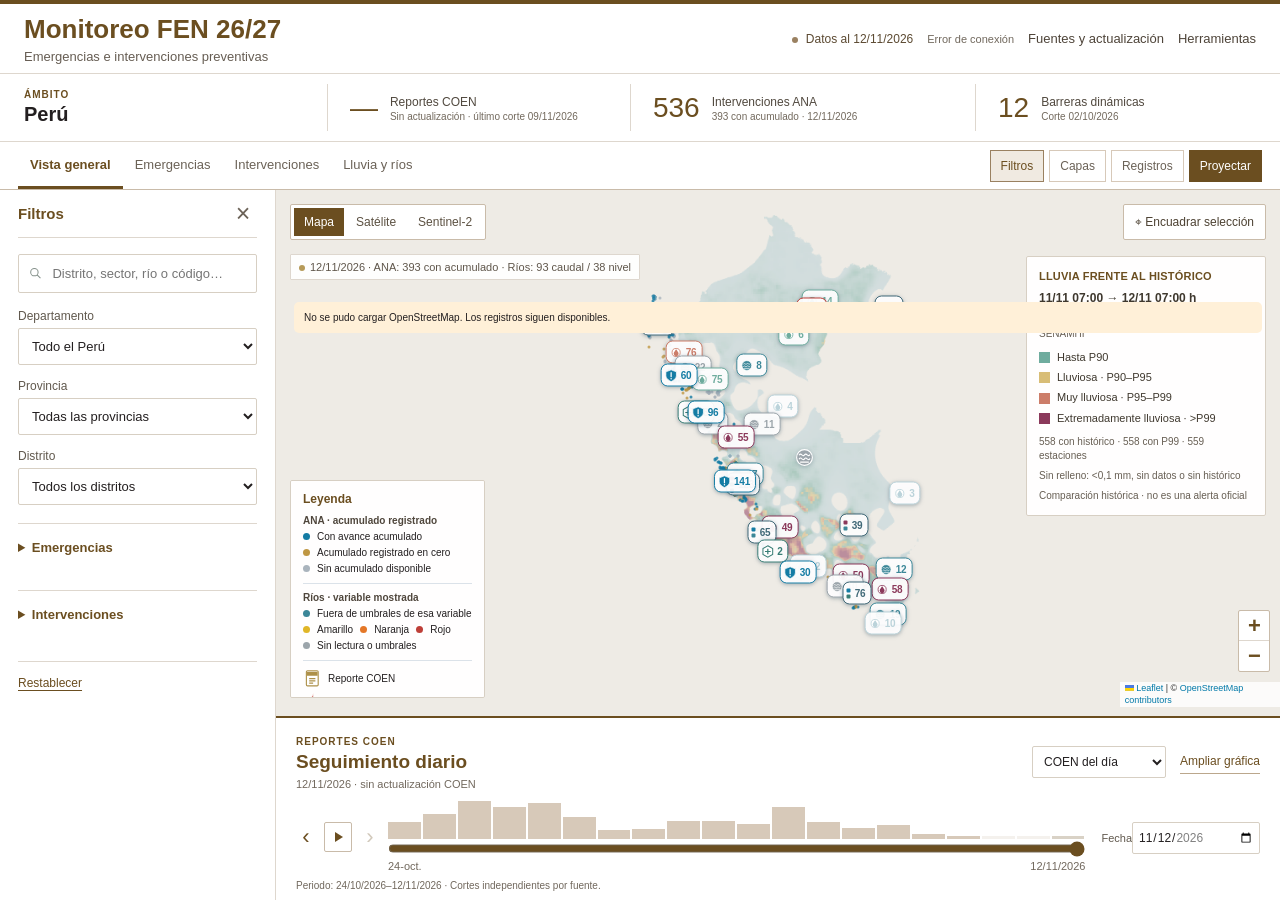
==== commit 20dd4378: "Corregir disposición de leyendas de lluvia y simplificar documentación" ====
--- a/index.html
+++ b/index.html
@@ -10,7 +10,7 @@
 
 
 <details class="filter-options"><summary>Emergencias</summary><label class="stack-label">Grupo de peligros<select id="hazardGroup"><option value="hydro">Clima y movimientos en masa</option><option value="all">Todos los peligros</option><option value="fire">Incendios</option></select></label><label class="stack-label">Tipo de peligro<select id="hazard"><option value="">Todos los del grupo</option></select></label><label class="stack-label">Validación documental<select id="validation"><option value="">Todos los estados</option><option value="contrastado_muestra">Contrastadas con PDF</option><option value="propuesta_revisar">Pendientes de validación</option><option value="sin_tabla_cuantificada">Sin tabla cuantificada</option><option value="peligro_inminente">Peligro inminente / exposición</option><option value="sin_danos_reportados">Sin daños reportados</option></select></label></details><details class="filter-options"><summary>Intervenciones</summary><label class="stack-label">Vista ANA<select id="anaMapView"><option value="daily">Acumulado hasta la fecha del mapa</option><option value="cut">Estado del corte oficial</option></select></label><p class="tiny" id="anaDayStatus"></p><label class="stack-label">Corte ANA<select id="snapshot"><option value="current">5 de noviembre de 2026</option><option value="previous">27 de octubre de 2026</option></select></label><label class="stack-label">Comparar con<select id="compareCut"></select></label><label class="stack-label">Estado oficial<select id="status"><option value="">Todos los estados</option><option>En Ejecución</option><option>Por Ejecutar</option><option>Ejecutado</option></select></label><label class="check-label"><input id="onlyChanges" type="checkbox"/>Cambios de estado entre cortes</label><label class="check-label"><input id="anaDiaryOnlyReports" type="checkbox"/>ANA: con reporte en fecha del mapa</label><button class="outline full" id="openAnaDiary">Tabla y descarga ANA</button></details></div><div class="sidebar-pane" hidden="" id="layerPane"><section class="filter-section"><div class="section-title"><h2>Capas del mapa</h2><span class="tiny">visibilidad</span></div><label class="layer-row"><input checked="" id="layerEvents" type="checkbox"/><span class="layer-icon orange">●</span><span>Emergencias COEN<small id="layerEventsNote">Periodo seleccionado</small></span><b id="layerEventsCount">—</b></label><label class="layer-row"><input checked="" id="layerAna" type="checkbox"/><span class="layer-icon teal">━</span><span>Tramos ANA<small><span id="anaLayerNote">Reportes por fecha</span></small></span><b id="layerAnaCount">—</b></label><label class="layer-row"><input checked="" id="layerBarriers" type="checkbox"/><span class="layer-icon navy">◆</span><span>Barreras dinámicas<small>Programadas y priorizadas · 02/10</small></span><b id="layerBarriersCount">—</b></label></section><section class="filter-section"><div class="section-title"><h2>Capas complementarias</h2></div><label class="layer-row"><input checked="" id="layer_additional" type="checkbox"/><span class="layer-icon" data-symbol="additional"></span><span>94 adicionales ANA<small>DS 221-2026-EF · catálogo 05/11</small></span><b id="count_additional">—</b></label><label class="layer-row"><input checked="" id="layer_hydro" type="checkbox"/><span class="layer-icon" data-symbol="hydro"></span><span>Ríos y alertas SENAMHI<small id="hydroLayerNote">Promedio diario por estación</small></span><b id="count_hydro">—</b></label><label class="layer-row"><input checked="" id="layer_rain" type="checkbox"/><span class="layer-icon" data-symbol="rain"></span><span>Lluvia: superficie SENAMHI<small id="rainLayerNote">Acumulado 24 h</small></span><b id="count_rain">—</b></label><details class="layer-options" data-layer-options="rain"><summary>Opciones de lluvia</summary><div class="rain-controls"><label class="stack-label">Vista de lluvia<select id="rainClimateMode"><option value="observed">Cantidad de lluvia · mm</option><option value="rarity">Lluvia frente al histórico</option></select></label><label class="check-row"><input checked="" id="rainExtremeHeat" type="checkbox"/> Mostrar superficie de intensidad</label><label class="stack-label">Fin del acumulado de lluvia<input aria-label="Fecha final del acumulado de lluvia" id="rainDate" type="date"/></label><label class="check-label"><input checked="" id="rainFollow" type="checkbox"/>Seguir fecha del mapa</label><p class="tiny" id="rainAvailableNote">Periodo de lluvia disponible</p><label class="stack-label">Opacidad de lluvia <span id="rainOpacityLabel">60 %</span><input aria-label="Opacidad de lluvia" id="rainOpacity" max="90" min="15" type="range" value="60"/></label><label class="check-label"><input id="rainStations" type="checkbox"/>Mostrar estaciones de lluvia</label><p class="tiny" id="rainPeriodNote"></p></div></details><details class="layer-options" data-layer-options="hydro"><summary>Opciones de ríos</summary><label class="stack-label">Variable y color de ríos<select id="riverMeasure"><option value="auto">Automático: caudal primero</option><option value="flow">Sólo caudal · m³/s</option><option value="level">Sólo nivel</option></select></label><p class="tiny" id="riverUnitNote"></p><label class="check-label"><input id="onlyAlerts" type="checkbox"/>Ríos: sólo amarillo, naranja y rojo</label><label class="check-label"><input checked="" id="riverLabels" type="checkbox"/>Valores ANA y ríos al acercar</label><button class="text-button full" id="exportRiverHistory">Descargar histórico de ríos</button></details></section></div><div class="sidebar-foot"><button class="text-button" id="reset">Restablecer</button></div></aside>
-<section aria-label="Mapa interactivo de Perú" class="map-area"><div class="presentation-heading"><div><strong>Monitoreo FEN 26/27</strong><span>Emergencias e intervenciones preventivas</span></div><b id="presentationDate"></b></div><div id="map"></div><div class="map-toolbar"><div aria-label="Fondo del mapa" class="base-switch" role="group"><button class="active" id="baseMap">Mapa</button><button id="baseSatellite" title="Esri World Imagery · sin clave">Satélite</button><button id="baseSentinel" title="Sentinel-2 · mosaico 2024 · 10 m">Sentinel-2</button></div><button aria-expanded="false" aria-label="Ampliar mapa" class="map-button" id="expandMap" title="Ampliar mapa">⛶ <span>Ampliar mapa</span></button><button aria-expanded="false" class="map-button" id="mapInfoToggle" title="Abrir información y registros">ⓘ <span>Información</span></button><button class="map-button" id="fit" title="Encuadrar registros filtrados">⌖ <span>Encuadrar selección</span></button></div><div class="expanded-info-host" hidden="" id="expandedInfoHost"><div class="expanded-info-heading"><b>Información y registros</b><button aria-label="Cerrar información" id="closeExpandedInfo">×</button></div></div><div class="tile-warning" hidden="" id="tileWarning">No se pudo cargar parte del fondo. Las capas de datos siguen disponibles; prueba el otro fondo.</div><div class="rain-keys"><div class="rain-key" id="rainExtremeKey"><b>LLUVIA &gt;P99</b><strong id="rainExtremePeriod"></strong><span class="extreme-gradient"></span><small id="rainExtremeCount"></small><small>Comparación diaria con el histórico local</small><small>Lluvia ≥0,1 mm · referencia indicada en la ficha</small></div><div class="rain-key" hidden="" id="rainRarityKey"><b>LLUVIA FRENTE AL HISTÓRICO</b><strong id="rainRarityPeriod"></strong><small id="rainRarityBasis"></small><div aria-label="Escala de intensidad relativa: hasta P90, P90 a P95, P95 a P99, mayor que P99" class="intensity-scale"><div class="intensity-ramp"></div><div class="intensity-ticks"><span style="left:0;transform:none">Menor</span><span style="left:25%">P90</span><span style="left:50%">P95</span><span style="left:75%">P99</span><span style="right:0;transform:none">&gt;P99</span></div></div><div class="rain-rarity-legend" id="rainRarityLegend"></div><small id="rainRarityCounts"></small><small>Sin relleno: &lt;0,1 mm, sin datos o sin histórico</small><small>Referencia orientativa · no es una alerta oficial</small></div><div class="rain-key" id="rainKey"><b>PRECIPITACIÓN OBSERVADA</b><span>Acumulado de 24 horas · mm</span><strong id="rainPeriodRange"></strong><small id="rainPeriodClock"></small><div id="rainLegend"><div class="rain-palette" id="rainPalette"></div><div class="rain-ticks"><span style="left:0;transform:none">0</span><span style="left:7.6923%">10</span><span style="left:38.4615%">50</span><span style="left:76.9231%">100</span><span style="right:0;transform:none">&gt;120</span></div><small>SENAMHI · ≤2 mm sin relleno</small></div></div></div><div class="map-caption"><span class="live-dot"></span><span id="mapCaption">Capas oficiales · cortes independientes</span></div><div class="map-legend"><b>Leyenda</b><div class="temporal-legend" id="anaDayLegend"><strong>ANA · acumulado registrado</strong><span><i style="background:#147ca4"></i>Con avance acumulado</span><span><i style="background:#bf9743"></i>Acumulado registrado en cero</span><span><i style="background:#aab4bd"></i>Sin acumulado disponible</span></div><div class="temporal-legend" id="riverDayLegend"><strong>Ríos · variable mostrada</strong><span><i style="background:#3c8798"></i>Fuera de umbrales de esa variable</span><span><i style="background:#e0b627"></i>Amarillo <i style="background:#e47727"></i>Naranja <i style="background:#be3f38"></i>Rojo</span><span><i style="background:#9ca5ab"></i>Sin lectura o umbrales</span></div><span><i class="legend-symbol" data-symbol="coen"></i>Reporte COEN</span><span><i class="legend-symbol" data-symbol="fire"></i>Incendio</span><span><i class="legend-symbol" data-symbol="imminent"></i>Peligro inminente</span><span><i class="legend-symbol" data-symbol="ana"></i>Punto crítico ANA</span><span><i class="legend-symbol" data-symbol="additional"></i>94 adicionales ANA</span><span><i class="legend-symbol" data-symbol="barrier"></i>Barrera dinámica</span><span><i class="legend-symbol" data-symbol="hydro"></i>Estación de río</span></div>
+<section aria-label="Mapa interactivo de Perú" class="map-area"><div class="presentation-heading"><div><strong>Monitoreo FEN 26/27</strong><span>Emergencias e intervenciones preventivas</span></div><b id="presentationDate"></b></div><div id="map"></div><div class="map-toolbar"><div aria-label="Fondo del mapa" class="base-switch" role="group"><button class="active" id="baseMap">Mapa</button><button id="baseSatellite" title="Esri World Imagery · sin clave">Satélite</button><button id="baseSentinel" title="Sentinel-2 · mosaico 2024 · 10 m">Sentinel-2</button></div><button aria-expanded="false" aria-label="Ampliar mapa" class="map-button" id="expandMap" title="Ampliar mapa">⛶ <span>Ampliar mapa</span></button><button aria-expanded="false" class="map-button" id="mapInfoToggle" title="Abrir información y registros">ⓘ <span>Información</span></button><button class="map-button" id="fit" title="Encuadrar registros filtrados">⌖ <span>Encuadrar selección</span></button></div><div class="expanded-info-host" hidden="" id="expandedInfoHost"><div class="expanded-info-heading"><b>Información y registros</b><button aria-label="Cerrar información" id="closeExpandedInfo">×</button></div></div><div class="tile-warning" hidden="" id="tileWarning">No se pudo cargar parte del fondo. Las capas de datos siguen disponibles; prueba el otro fondo.</div><div class="rain-keys"><div class="rain-key" id="rainExtremeKey"><b>LLUVIA &gt;P99</b><strong id="rainExtremePeriod"></strong><span class="extreme-gradient"></span><small id="rainExtremeCount"></small><small>Comparación diaria con el histórico local</small><small>Lluvia ≥0,1 mm · referencia indicada en la ficha</small></div><div class="rain-key" hidden="" id="rainRarityKey"><b>LLUVIA FRENTE AL HISTÓRICO</b><strong id="rainRarityPeriod"></strong><small id="rainRarityBasis"></small><div class="rain-rarity-legend" id="rainRarityLegend"></div><small id="rainRarityCounts"></small><small>Sin relleno: &lt;0,1 mm, sin datos o sin histórico</small><small>Comparación histórica · no es una alerta oficial</small></div><div class="rain-key" id="rainKey"><b>PRECIPITACIÓN OBSERVADA</b><span>Acumulado de 24 horas · mm</span><strong id="rainPeriodRange"></strong><small id="rainPeriodClock"></small><div id="rainLegend"><div class="rain-palette" id="rainPalette"></div><div class="rain-ticks"><span style="left:0;transform:none">0</span><span style="left:15.3846%">20</span><span style="left:38.4615%">50</span><span style="left:76.9231%">100</span><span style="right:0;transform:none">&gt;120</span></div><small>SENAMHI · ≤2 mm sin relleno</small></div></div></div><div class="map-caption"><span class="live-dot"></span><span id="mapCaption">Capas oficiales · cortes independientes</span></div><div class="map-legend"><b>Leyenda</b><div class="temporal-legend" id="anaDayLegend"><strong>ANA · acumulado registrado</strong><span><i style="background:#147ca4"></i>Con avance acumulado</span><span><i style="background:#bf9743"></i>Acumulado registrado en cero</span><span><i style="background:#aab4bd"></i>Sin acumulado disponible</span></div><div class="temporal-legend" id="riverDayLegend"><strong>Ríos · variable mostrada</strong><span><i style="background:#3c8798"></i>Fuera de umbrales de esa variable</span><span><i style="background:#e0b627"></i>Amarillo <i style="background:#e47727"></i>Naranja <i style="background:#be3f38"></i>Rojo</span><span><i style="background:#9ca5ab"></i>Sin lectura o umbrales</span></div><span><i class="legend-symbol" data-symbol="coen"></i>Reporte COEN</span><span><i class="legend-symbol" data-symbol="fire"></i>Incendio</span><span><i class="legend-symbol" data-symbol="imminent"></i>Peligro inminente</span><span><i class="legend-symbol" data-symbol="ana"></i>Punto crítico ANA</span><span><i class="legend-symbol" data-symbol="additional"></i>94 adicionales ANA</span><span><i class="legend-symbol" data-symbol="barrier"></i>Barrera dinámica</span><span><i class="legend-symbol" data-symbol="hydro"></i>Estación de río</span></div>
 <section class="timeline"><div class="timeline-top"><div><span class="eyebrow">REPORTES COEN</span><h2>Seguimiento diario</h2><p aria-live="polite" class="chart-readout" id="chartReadout"></p></div><div class="timeline-actions"><select aria-label="Vista de emergencias COEN" class="coen-mode" id="coenMode"><option value="day">COEN del día</option><option value="all">COEN del periodo</option></select><button aria-expanded="false" id="timelineResize" type="button">Ampliar gráfica</button></div></div><div class="timeline-body"><button aria-label="Día anterior" class="step-date" id="previousDay" type="button">‹</button><button aria-label="Reproducir evolución" class="play-button" id="play">▶</button><button aria-label="Día siguiente" class="step-date" id="nextDay" type="button">›</button><div class="chart-wrap"><div aria-label="Distribución diaria de reportes" class="histogram" id="histogram"></div><input aria-label="Fecha final de ocurrencia" id="timeSlider" max="13" min="0" type="range" value="13"/><div class="axis"><span id="minDate">14 oct</span><span id="sliderLabel">27 oct 2026</span></div></div><div class="date-range"><label hidden="" id="rangeStart">Desde<input id="dateStart" type="date"/></label><label><span id="dateEndLabel">Fecha</span><input id="dateEnd" type="date"/></label><button class="text-button" hidden="" id="fullPeriod">Periodo completo</button></div></div><p id="mapPeriodNote">Periodo disponible · cortes independientes por fuente.</p></section><div class="presentation-filters" hidden="" id="presentationFilters"></div></section>
 <aside class="right-panel" hidden="" id="recordsPanel"><div class="panel-heading"><h2>Consulta de registros</h2><button aria-label="Cerrar panel de registros" class="close-button" id="closeRecords">×</button></div><div class="detail" id="detail"><span class="eyebrow">DETALLE</span><h2>Registro seleccionado</h2><p class="muted">Seleccione un punto o tramo del mapa.</p></div><section class="results"><div class="section-title"><h2>Registros</h2><span class="tiny" id="resultCount"></span></div><div class="record-tabs"><button class="active" data-tab="events">COEN</button><button data-tab="ana">ANA</button><button data-tab="barriers">Barreras</button><button data-tab="additional">94 adicionales</button><button data-tab="hydro">Ríos</button><button data-tab="rain">Lluvias</button></div><div id="resultsList"></div><button class="text-button more" hidden="" id="showMore">Ver más</button></section></aside>
 </main>
--- a/assets/editorial.css
+++ b/assets/editorial.css
@@ -192,3 +192,18 @@
 .editorial-view .play-button::before{content:'';display:block;width:0;height:0;border-top:5px solid transparent;border-bottom:5px solid transparent;border-left:8px solid #6b4e20;margin:auto;transform:translateX(1px)}
 .editorial-view .play-button[data-playing=true]::before{width:8px;height:10px;border:0;border-left:3px solid #6b4e20;border-right:3px solid #6b4e20;transform:none}
 @media(max-height:650px){.editorial-view #map{min-height:100px}.editorial-view .map-area.timeline-expanded{--timeline-height:35dvh}.editorial-view .timeline-expanded .histogram{height:68px}}
+
+/* Rain legends share one responsive container above the daily chart. */
+.editorial-view .rain-keys{top:66px;right:14px;bottom:calc(var(--timeline-height) + 14px);width:min(240px,calc(100% - 28px));max-height:none;gap:8px;overflow:auto;scrollbar-width:thin}
+.editorial-view .rain-keys .rain-key{position:static;inset:auto;width:100%;box-sizing:border-box;min-width:0;flex-shrink:0;padding:12px;gap:6px;line-height:1.4}
+.editorial-view .rain-key b{font-size:11px;letter-spacing:.2px}
+.editorial-view .rain-key strong{font-size:12px;font-weight:600;line-height:1.35}
+.editorial-view .rain-key small{font-size:10px;line-height:1.4}
+.editorial-view .rain-palette{width:100%;height:12px;margin-top:3px;border-radius:0;box-sizing:border-box}
+.editorial-view #rainLegend .rain-ticks{height:20px;margin-top:3px;font-size:10px;font-variant-numeric:tabular-nums}
+.editorial-view .rain-rarity-legend{display:grid;grid-template-columns:1fr;gap:5px;margin:3px 0}
+.editorial-view .rain-rarity-legend span{display:flex;align-items:center;gap:7px;font-size:11px;line-height:1.4}
+.editorial-view .rain-rarity-legend i{display:inline-block;width:11px;height:11px;flex:0 0 11px;border-radius:0}
+.editorial-view .is-expanded .rain-keys{top:169px;width:min(265px,calc(100% - 28px))}
+@media(max-width:850px){.editorial-view .rain-keys{top:58px;right:10px;bottom:calc(var(--timeline-height) + 10px);width:min(220px,calc(100% - 20px))}.editorial-view .rain-keys .rain-key{padding:10px}.editorial-view .is-expanded .rain-keys{top:200px;right:10px;width:min(240px,calc(100% - 20px))}}
+@media(max-width:580px){.editorial-view .rain-keys{width:min(205px,calc(100% - 20px))}.editorial-view .is-expanded .rain-keys{width:min(220px,calc(100% - 20px))}}
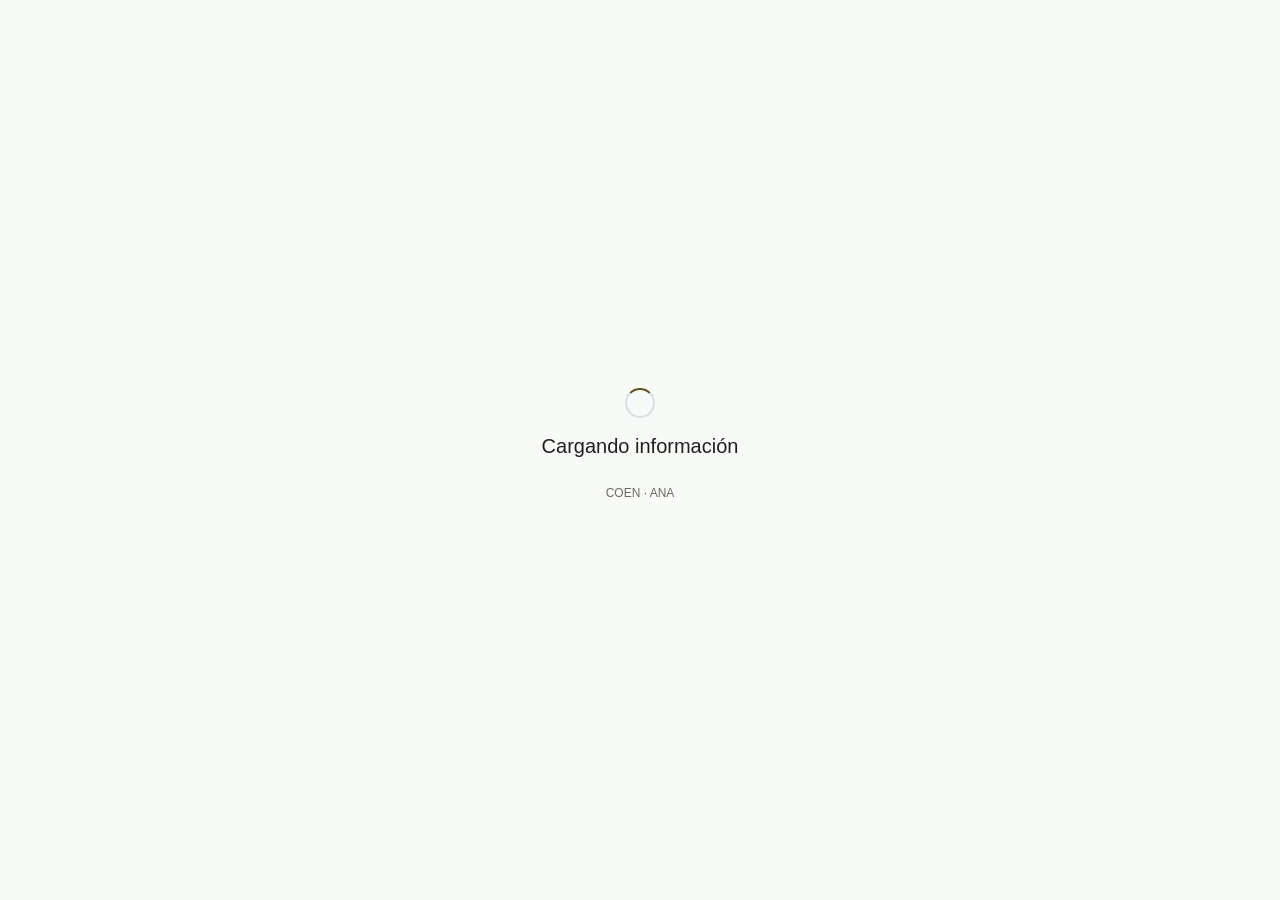
==== commit e71394b9: "Renovar caché del visor móvil y conservar exportación portable" ====
--- a/index.html
+++ b/index.html
@@ -1,24 +1,24 @@
 <!DOCTYPE html>
 
-<html lang="es"><head><meta charset="utf-8"/><meta content="width=device-width,initial-scale=1" name="viewport"/><meta content="Explora emergencias COEN, intervenciones ANA y barreras dinámicas en Perú, con fechas de corte y validación documental." name="description"/><title>Monitoreo FEN 26/27</title><link rel="stylesheet" href="assets/site.css"><link rel="stylesheet" href="assets/editorial.css"></head>
+<html lang="es"><head><meta charset="utf-8"/><meta content="width=device-width,initial-scale=1" name="viewport"/><meta content="Explora emergencias COEN, intervenciones ANA y barreras dinámicas en Perú, con fechas de corte y validación documental." name="description"/><title>Monitoreo FEN 26/27</title><link rel="stylesheet" href="assets/site.css"><link rel="stylesheet" href="assets/editorial.css?v=20261112m2"></head>
 <body class="editorial-view filters-open">
 <header class="top"><div class="brand"><span class="brandmark"><svg aria-hidden="true" viewbox="0 0 28 28"><path d="m3 7 7-3 8 3 7-3v17l-7 3-8-3-7 3Z M10 4v17 M18 7v17"></path></svg></span><div><h1>Monitoreo FEN 26/27</h1><p>Emergencias e intervenciones preventivas</p></div></div><div class="top-actions"><span class="provisional"><i></i> <span id="updateLabel">Cargando fechas</span></span><span class="connection-state" id="mapConnection">OpenStreetMap</span><button class="quiet" id="methodBtn">Fuentes y actualización</button><button class="quiet mobile-only" hidden="" id="mobileFilters">Filtros</button><button class="quiet" id="viewerToolsBtn">Herramientas</button></div></header>
 <section aria-label="Resumen de la selección" class="summary"><div class="intro"><span class="eyebrow">ÁMBITO</span><strong id="territoryName">Perú</strong></div><div class="stat"><span class="stat-label"><i class="dot orange"></i>Reportes COEN</span><strong id="countEvents">—</strong><small id="eventSubtitle">Base COEN al 06/11/2026</small></div><div class="stat"><span class="stat-label"><i class="dot teal"></i>Intervenciones ANA</span><strong id="countAna">—</strong><small id="anaSubtitle">Corte 06/11/2026</small></div><div class="stat"><span class="stat-label"><i class="diamond"></i>Barreras dinámicas</span><strong id="countBarriers">—</strong><small>Corte 02/10/2026</small></div></section>
-<nav aria-label="Controles del visor" class="viewer-toolbar" id="viewerToolbar"><div aria-label="Vista del mapa" class="view-switch" role="group"><button aria-pressed="true" data-view="general" type="button">Vista general</button><button aria-pressed="false" data-view="emergencies" type="button">Emergencias</button><button aria-pressed="false" data-view="interventions" type="button">Intervenciones</button><button aria-pressed="false" data-view="weather" type="button">Lluvia y ríos</button></div><div class="workspace-actions"><button aria-controls="sidebar" aria-expanded="true" id="filterToggle" type="button">Filtros</button><button aria-controls="sidebar" aria-expanded="false" id="layersToggle" type="button">Capas</button><button aria-controls="recordsPanel" aria-expanded="false" id="recordsToggle" type="button">Registros</button><button aria-controls="map" aria-pressed="false" id="presentationToggle" type="button">Proyectar</button></div></nav><main class="workspace">
+<nav aria-label="Controles del visor" class="viewer-toolbar" id="viewerToolbar"><div aria-label="Vista del mapa" class="view-switch" role="group"><button aria-pressed="true" data-view="general" type="button">Vista general</button><button aria-pressed="false" data-view="emergencies" type="button">Emergencias</button><button aria-pressed="false" data-view="interventions" type="button">Intervenciones</button><button aria-pressed="false" data-view="weather" type="button">Lluvia y ríos</button></div><div class="workspace-actions"><button aria-controls="sidebar" aria-expanded="true" id="filterToggle" type="button">Filtros</button><button aria-controls="sidebar" aria-expanded="false" id="layersToggle" type="button">Capas</button><button aria-controls="recordsPanel" aria-expanded="false" id="recordsToggle" type="button">Registros</button><button aria-controls="legendPanel" aria-expanded="false" id="legendToggle" type="button">Leyendas</button><button aria-controls="map" aria-pressed="false" id="presentationToggle" type="button">Proyectar</button></div></nav><main class="workspace">
 <aside class="sidebar" id="sidebar"><div class="panel-heading"><h2 id="sidebarHeading">Filtros</h2><button aria-label="Cerrar panel de filtros" class="close-button" id="closeFilters" type="button">×</button></div><div class="sidebar-pane" id="filterPane"><label class="search"><svg aria-hidden="true" viewbox="0 0 20 20"><circle cx="8" cy="8" r="5.5"></circle><path d="m12 12 5 5"></path></svg><input aria-label="Buscar distrito, sector, río o código" id="search" placeholder="Distrito, sector, río o código…" type="search"/></label><div class="filter-grid"><label>Departamento<select id="department"><option value="">Todo el Perú</option></select></label><label>Provincia<select id="province"><option value="">Todas las provincias</option></select></label><label>Distrito<select id="district"><option value="">Todos los distritos</option></select></label></div>
 
 
 
 <details class="filter-options"><summary>Emergencias</summary><label class="stack-label">Grupo de peligros<select id="hazardGroup"><option value="hydro">Clima y movimientos en masa</option><option value="all">Todos los peligros</option><option value="fire">Incendios</option></select></label><label class="stack-label">Tipo de peligro<select id="hazard"><option value="">Todos los del grupo</option></select></label><label class="stack-label">Validación documental<select id="validation"><option value="">Todos los estados</option><option value="contrastado_muestra">Contrastadas con PDF</option><option value="propuesta_revisar">Pendientes de validación</option><option value="sin_tabla_cuantificada">Sin tabla cuantificada</option><option value="peligro_inminente">Peligro inminente / exposición</option><option value="sin_danos_reportados">Sin daños reportados</option></select></label></details><details class="filter-options"><summary>Intervenciones</summary><label class="stack-label">Vista ANA<select id="anaMapView"><option value="daily">Acumulado hasta la fecha del mapa</option><option value="cut">Estado del corte oficial</option></select></label><p class="tiny" id="anaDayStatus"></p><label class="stack-label">Corte ANA<select id="snapshot"><option value="current">5 de noviembre de 2026</option><option value="previous">27 de octubre de 2026</option></select></label><label class="stack-label">Comparar con<select id="compareCut"></select></label><label class="stack-label">Estado oficial<select id="status"><option value="">Todos los estados</option><option>En Ejecución</option><option>Por Ejecutar</option><option>Ejecutado</option></select></label><label class="check-label"><input id="onlyChanges" type="checkbox"/>Cambios de estado entre cortes</label><label class="check-label"><input id="anaDiaryOnlyReports" type="checkbox"/>ANA: con reporte en fecha del mapa</label><button class="outline full" id="openAnaDiary">Tabla y descarga ANA</button></details></div><div class="sidebar-pane" hidden="" id="layerPane"><section class="filter-section"><div class="section-title"><h2>Capas del mapa</h2><span class="tiny">visibilidad</span></div><label class="layer-row"><input checked="" id="layerEvents" type="checkbox"/><span class="layer-icon orange">●</span><span>Emergencias COEN<small id="layerEventsNote">Periodo seleccionado</small></span><b id="layerEventsCount">—</b></label><label class="layer-row"><input checked="" id="layerAna" type="checkbox"/><span class="layer-icon teal">━</span><span>Tramos ANA<small><span id="anaLayerNote">Reportes por fecha</span></small></span><b id="layerAnaCount">—</b></label><label class="layer-row"><input checked="" id="layerBarriers" type="checkbox"/><span class="layer-icon navy">◆</span><span>Barreras dinámicas<small>Programadas y priorizadas · 02/10</small></span><b id="layerBarriersCount">—</b></label></section><section class="filter-section"><div class="section-title"><h2>Capas complementarias</h2></div><label class="layer-row"><input checked="" id="layer_additional" type="checkbox"/><span class="layer-icon" data-symbol="additional"></span><span>94 adicionales ANA<small>DS 221-2026-EF · catálogo 05/11</small></span><b id="count_additional">—</b></label><label class="layer-row"><input checked="" id="layer_hydro" type="checkbox"/><span class="layer-icon" data-symbol="hydro"></span><span>Ríos y alertas SENAMHI<small id="hydroLayerNote">Promedio diario por estación</small></span><b id="count_hydro">—</b></label><label class="layer-row"><input checked="" id="layer_rain" type="checkbox"/><span class="layer-icon" data-symbol="rain"></span><span>Lluvia: superficie SENAMHI<small id="rainLayerNote">Acumulado 24 h</small></span><b id="count_rain">—</b></label><details class="layer-options" data-layer-options="rain"><summary>Opciones de lluvia</summary><div class="rain-controls"><label class="stack-label">Vista de lluvia<select id="rainClimateMode"><option value="observed">Cantidad de lluvia · mm</option><option value="rarity">Lluvia frente al histórico</option></select></label><label class="check-row"><input checked="" id="rainExtremeHeat" type="checkbox"/> Mostrar superficie de intensidad</label><label class="stack-label">Fin del acumulado de lluvia<input aria-label="Fecha final del acumulado de lluvia" id="rainDate" type="date"/></label><label class="check-label"><input checked="" id="rainFollow" type="checkbox"/>Seguir fecha del mapa</label><p class="tiny" id="rainAvailableNote">Periodo de lluvia disponible</p><label class="stack-label">Opacidad de lluvia <span id="rainOpacityLabel">60 %</span><input aria-label="Opacidad de lluvia" id="rainOpacity" max="90" min="15" type="range" value="60"/></label><label class="check-label"><input id="rainStations" type="checkbox"/>Mostrar estaciones de lluvia</label><p class="tiny" id="rainPeriodNote"></p></div></details><details class="layer-options" data-layer-options="hydro"><summary>Opciones de ríos</summary><label class="stack-label">Variable y color de ríos<select id="riverMeasure"><option value="auto">Automático: caudal primero</option><option value="flow">Sólo caudal · m³/s</option><option value="level">Sólo nivel</option></select></label><p class="tiny" id="riverUnitNote"></p><label class="check-label"><input id="onlyAlerts" type="checkbox"/>Ríos: sólo amarillo, naranja y rojo</label><label class="check-label"><input checked="" id="riverLabels" type="checkbox"/>Valores ANA y ríos al acercar</label><button class="text-button full" id="exportRiverHistory">Descargar histórico de ríos</button></details></section></div><div class="sidebar-foot"><button class="text-button" id="reset">Restablecer</button></div></aside>
-<section aria-label="Mapa interactivo de Perú" class="map-area"><div class="presentation-heading"><div><strong>Monitoreo FEN 26/27</strong><span>Emergencias e intervenciones preventivas</span></div><b id="presentationDate"></b></div><div id="map"></div><div class="map-toolbar"><div aria-label="Fondo del mapa" class="base-switch" role="group"><button class="active" id="baseMap">Mapa</button><button id="baseSatellite" title="Esri World Imagery · sin clave">Satélite</button><button id="baseSentinel" title="Sentinel-2 · mosaico 2024 · 10 m">Sentinel-2</button></div><button aria-expanded="false" aria-label="Ampliar mapa" class="map-button" id="expandMap" title="Ampliar mapa">⛶ <span>Ampliar mapa</span></button><button aria-expanded="false" class="map-button" id="mapInfoToggle" title="Abrir información y registros">ⓘ <span>Información</span></button><button class="map-button" id="fit" title="Encuadrar registros filtrados">⌖ <span>Encuadrar selección</span></button></div><div class="expanded-info-host" hidden="" id="expandedInfoHost"><div class="expanded-info-heading"><b>Información y registros</b><button aria-label="Cerrar información" id="closeExpandedInfo">×</button></div></div><div class="tile-warning" hidden="" id="tileWarning">No se pudo cargar parte del fondo. Las capas de datos siguen disponibles; prueba el otro fondo.</div><div class="rain-keys"><div class="rain-key" id="rainExtremeKey"><b>LLUVIA &gt;P99</b><strong id="rainExtremePeriod"></strong><span class="extreme-gradient"></span><small id="rainExtremeCount"></small><small>Comparación diaria con el histórico local</small><small>Lluvia ≥0,1 mm · referencia indicada en la ficha</small></div><div class="rain-key" hidden="" id="rainRarityKey"><b>LLUVIA FRENTE AL HISTÓRICO</b><strong id="rainRarityPeriod"></strong><small id="rainRarityBasis"></small><div class="rain-rarity-legend" id="rainRarityLegend"></div><small id="rainRarityCounts"></small><small>Sin relleno: &lt;0,1 mm, sin datos o sin histórico</small><small>Comparación histórica · no es una alerta oficial</small></div><div class="rain-key" id="rainKey"><b>PRECIPITACIÓN OBSERVADA</b><span>Acumulado de 24 horas · mm</span><strong id="rainPeriodRange"></strong><small id="rainPeriodClock"></small><div id="rainLegend"><div class="rain-palette" id="rainPalette"></div><div class="rain-ticks"><span style="left:0;transform:none">0</span><span style="left:15.3846%">20</span><span style="left:38.4615%">50</span><span style="left:76.9231%">100</span><span style="right:0;transform:none">&gt;120</span></div><small>SENAMHI · ≤2 mm sin relleno</small></div></div></div><div class="map-caption"><span class="live-dot"></span><span id="mapCaption">Capas oficiales · cortes independientes</span></div><div class="map-legend"><b>Leyenda</b><div class="temporal-legend" id="anaDayLegend"><strong>ANA · acumulado registrado</strong><span><i style="background:#147ca4"></i>Con avance acumulado</span><span><i style="background:#bf9743"></i>Acumulado registrado en cero</span><span><i style="background:#aab4bd"></i>Sin acumulado disponible</span></div><div class="temporal-legend" id="riverDayLegend"><strong>Ríos · variable mostrada</strong><span><i style="background:#3c8798"></i>Fuera de umbrales de esa variable</span><span><i style="background:#e0b627"></i>Amarillo <i style="background:#e47727"></i>Naranja <i style="background:#be3f38"></i>Rojo</span><span><i style="background:#9ca5ab"></i>Sin lectura o umbrales</span></div><span><i class="legend-symbol" data-symbol="coen"></i>Reporte COEN</span><span><i class="legend-symbol" data-symbol="fire"></i>Incendio</span><span><i class="legend-symbol" data-symbol="imminent"></i>Peligro inminente</span><span><i class="legend-symbol" data-symbol="ana"></i>Punto crítico ANA</span><span><i class="legend-symbol" data-symbol="additional"></i>94 adicionales ANA</span><span><i class="legend-symbol" data-symbol="barrier"></i>Barrera dinámica</span><span><i class="legend-symbol" data-symbol="hydro"></i>Estación de río</span></div>
-<section class="timeline"><div class="timeline-top"><div><span class="eyebrow">REPORTES COEN</span><h2>Seguimiento diario</h2><p aria-live="polite" class="chart-readout" id="chartReadout"></p></div><div class="timeline-actions"><select aria-label="Vista de emergencias COEN" class="coen-mode" id="coenMode"><option value="day">COEN del día</option><option value="all">COEN del periodo</option></select><button aria-expanded="false" id="timelineResize" type="button">Ampliar gráfica</button></div></div><div class="timeline-body"><button aria-label="Día anterior" class="step-date" id="previousDay" type="button">‹</button><button aria-label="Reproducir evolución" class="play-button" id="play">▶</button><button aria-label="Día siguiente" class="step-date" id="nextDay" type="button">›</button><div class="chart-wrap"><div aria-label="Distribución diaria de reportes" class="histogram" id="histogram"></div><input aria-label="Fecha final de ocurrencia" id="timeSlider" max="13" min="0" type="range" value="13"/><div class="axis"><span id="minDate">14 oct</span><span id="sliderLabel">27 oct 2026</span></div></div><div class="date-range"><label hidden="" id="rangeStart">Desde<input id="dateStart" type="date"/></label><label><span id="dateEndLabel">Fecha</span><input id="dateEnd" type="date"/></label><button class="text-button" hidden="" id="fullPeriod">Periodo completo</button></div></div><p id="mapPeriodNote">Periodo disponible · cortes independientes por fuente.</p></section><div class="presentation-filters" hidden="" id="presentationFilters"></div></section>
+<section aria-label="Mapa interactivo de Perú" class="map-area"><div class="presentation-heading"><div><strong>Monitoreo FEN 26/27</strong><span>Emergencias e intervenciones preventivas</span></div><b id="presentationDate"></b></div><div id="map"></div><div class="map-toolbar"><div aria-label="Fondo del mapa" class="base-switch" role="group"><button class="active" id="baseMap">Mapa</button><button id="baseSatellite" title="Esri World Imagery · sin clave">Satélite</button><button id="baseSentinel" title="Sentinel-2 · mosaico 2024 · 10 m">Sentinel-2</button></div><button aria-expanded="false" aria-label="Ampliar mapa" class="map-button" id="expandMap" title="Ampliar mapa">⛶ <span>Ampliar mapa</span></button><button aria-expanded="false" class="map-button" id="mapInfoToggle" title="Abrir información y registros">ⓘ <span>Información</span></button><button class="map-button" id="fit" title="Encuadrar registros filtrados">⌖ <span>Encuadrar selección</span></button></div><div class="expanded-info-host" hidden="" id="expandedInfoHost"><div class="expanded-info-heading"><b>Información y registros</b><button aria-label="Cerrar información" id="closeExpandedInfo">×</button></div></div><div class="tile-warning" hidden="" id="tileWarning">No se pudo cargar parte del fondo. Las capas de datos siguen disponibles; prueba el otro fondo.</div><div class="map-caption"><span class="live-dot"></span><span id="mapCaption">Capas oficiales · cortes independientes</span></div><aside class="legend-panel" id="legendPanel" aria-label="Leyendas del mapa"><div class="legend-panel-heading"><b>Leyendas</b><button id="closeLegends" type="button" aria-label="Cerrar leyendas">×</button></div><div class="rain-keys"><div class="rain-key" id="rainExtremeKey"><b>LLUVIA &gt;P99</b><strong id="rainExtremePeriod"></strong><span class="extreme-gradient"></span><small id="rainExtremeCount"></small><small>Comparación diaria con el histórico local</small><small>Lluvia ≥0,1 mm · referencia indicada en la ficha</small></div><div class="rain-key" hidden="" id="rainRarityKey"><b>LLUVIA FRENTE AL HISTÓRICO</b><strong id="rainRarityPeriod"></strong><small id="rainRarityBasis"></small><div class="rain-rarity-legend" id="rainRarityLegend"></div><small id="rainRarityCounts"></small><small>Sin relleno: &lt;0,1 mm, sin datos o sin histórico</small><small>Comparación histórica · no es una alerta oficial</small></div><div class="rain-key" id="rainKey"><b>PRECIPITACIÓN OBSERVADA</b><span>Acumulado de 24 horas · mm</span><strong id="rainPeriodRange"></strong><small id="rainPeriodClock"></small><div id="rainLegend"><div class="rain-palette" id="rainPalette"></div><div class="rain-ticks"><span style="left:0;transform:none">0</span><span style="left:15.3846%">20</span><span style="left:38.4615%">50</span><span style="left:76.9231%">100</span><span style="right:0;transform:none">&gt;120</span></div><small>SENAMHI · ≤2 mm sin relleno</small></div></div></div><div class="map-legend"><b>Leyenda</b><div class="temporal-legend" id="anaDayLegend"><strong>ANA · acumulado registrado</strong><span><i style="background:#147ca4"></i>Con avance acumulado</span><span><i style="background:#bf9743"></i>Acumulado registrado en cero</span><span><i style="background:#aab4bd"></i>Sin acumulado disponible</span></div><div class="temporal-legend" id="riverDayLegend"><strong>Ríos · variable mostrada</strong><span><i style="background:#3c8798"></i>Fuera de umbrales de esa variable</span><span><i style="background:#e0b627"></i>Amarillo <i style="background:#e47727"></i>Naranja <i style="background:#be3f38"></i>Rojo</span><span><i style="background:#9ca5ab"></i>Sin lectura o umbrales</span></div><span><i class="legend-symbol" data-symbol="coen"></i>Reporte COEN</span><span><i class="legend-symbol" data-symbol="fire"></i>Incendio</span><span><i class="legend-symbol" data-symbol="imminent"></i>Peligro inminente</span><span><i class="legend-symbol" data-symbol="ana"></i>Punto crítico ANA</span><span><i class="legend-symbol" data-symbol="additional"></i>94 adicionales ANA</span><span><i class="legend-symbol" data-symbol="barrier"></i>Barrera dinámica</span><span><i class="legend-symbol" data-symbol="hydro"></i>Estación de río</span></div>
+</aside><section class="timeline"><div class="timeline-top"><div><span class="eyebrow">REPORTES COEN</span><h2>Seguimiento diario</h2><p aria-live="polite" class="chart-readout" id="chartReadout"></p></div><div class="timeline-actions"><select aria-label="Vista de emergencias COEN" class="coen-mode" id="coenMode"><option value="day">COEN del día</option><option value="all">COEN del periodo</option></select><button aria-expanded="false" id="timelineResize" type="button">Ampliar gráfica</button></div></div><div class="timeline-body"><button aria-label="Día anterior" class="step-date" id="previousDay" type="button">‹</button><button aria-label="Reproducir evolución" class="play-button" id="play">▶</button><button aria-label="Día siguiente" class="step-date" id="nextDay" type="button">›</button><div class="chart-wrap"><div aria-label="Distribución diaria de reportes" class="histogram" id="histogram"></div><input aria-label="Fecha final de ocurrencia" id="timeSlider" max="13" min="0" type="range" value="13"/><div class="axis"><span id="minDate">14 oct</span><span id="sliderLabel">27 oct 2026</span></div></div><div class="date-range"><label hidden="" id="rangeStart">Desde<input id="dateStart" type="date"/></label><label><span id="dateEndLabel">Fecha</span><input id="dateEnd" type="date"/></label><button class="text-button" hidden="" id="fullPeriod">Periodo completo</button></div></div><p id="mapPeriodNote">Periodo disponible · cortes independientes por fuente.</p></section><div class="presentation-filters" hidden="" id="presentationFilters"></div></section>
 <aside class="right-panel" hidden="" id="recordsPanel"><div class="panel-heading"><h2>Consulta de registros</h2><button aria-label="Cerrar panel de registros" class="close-button" id="closeRecords">×</button></div><div class="detail" id="detail"><span class="eyebrow">DETALLE</span><h2>Registro seleccionado</h2><p class="muted">Seleccione un punto o tramo del mapa.</p></div><section class="results"><div class="section-title"><h2>Registros</h2><span class="tiny" id="resultCount"></span></div><div class="record-tabs"><button class="active" data-tab="events">COEN</button><button data-tab="ana">ANA</button><button data-tab="barriers">Barreras</button><button data-tab="additional">94 adicionales</button><button data-tab="hydro">Ríos</button><button data-tab="rain">Lluvias</button></div><div id="resultsList"></div><button class="text-button more" hidden="" id="showMore">Ver más</button></section></aside>
 </main>
 <dialog class="ana-diary-dialog" id="anaDiaryDialog"><div class="modal-head"><span class="eyebrow">SEGUIMIENTO DE 536 PUNTOS CRÍTICOS</span><button aria-label="Cerrar diario ANA" class="close-button" id="closeAnaDiary">×</button></div><h2>Diario ANA</h2><div class="diary-toolbar"><label class="stack-label">Fecha del reporte<input id="anaDiaryDate" type="date"/></label><label class="check-label"><input checked="" id="anaDiaryFollow" type="checkbox"/>Seguir fecha del mapa</label><button class="outline" id="exportAnaDiary">Descargar diario CSV</button><button class="text-button" id="exportAnaDiaryOriginal">Consulta original JSON</button></div><p class="diary-note" id="anaDiaryCoverage"></p><div class="diary-summary" id="anaDiarySummary"></div><div class="diary-scroll"><table class="diary-table"><thead><tr><th>IDPC / sector</th><th>Departamento / provincia / distrito</th><th>km del día</th><th>m³ del día</th><th>km acumulados registrados</th><th>Último reporte</th><th>Cobertura</th></tr></thead><tbody id="anaDiaryRows"></tbody></table></div><p class="diary-note">Acumulados: suma de reportes de la misma norma y periodo hasta la fecha elegida. Sin reporte no equivale a avance cero. Estado y avance del corte se consultan en la ficha del punto.</p></dialog>
 <dialog id="method"><div class="modal-head"><span class="eyebrow">FUENTES Y NOTAS</span><button aria-label="Cerrar fuentes" class="close-button" id="closeMethod">×</button></div><h2>Fuentes y notas</h2><section class="source-updates" id="sourceUpdates"></section><div class="source-card"><b>COEN / INDECI · 09/11/2026</b><p>6.871 registros acumulados; corte 09/11/2026. Se conservan cifras documentales previas sólo cuando coincide el enlace del PDF. Reportes nuevos o modificados pendientes de revisión documental. Las emergencias no se atribuyen automáticamente al FEN.</p><p>Fechas API sin conversión horaria; las verificadas con PDF conservan la referencia documental. La línea temporal filtra reportes, no reconstruye daños históricos.</p></div><div class="source-card"><b>ANA · 536 puntos críticos</b><p>Atributos al 06/11/2026. Historial de cortes: 20/10, 27/10, 05/11 y 06/11. Diario: 7.920 filas originales en la consulta del 09/11; 388 puntos vinculados por ficha. 375 con reportes de la norma del corte. Los periodos se mantienen separados; 148 puntos sin vínculo y 13 con reportes sólo de normas anteriores. Una fecha futura se conserva en la base y se excluye de los cálculos. La jerarquía territorial corresponde al inventario de 536 puntos; la consulta original conserva su propia ubicación. El estado corresponde al corte, no se reconstruye por día. La suma de reportes puede diferir del acumulado oficial. Trazados disponibles al 20/10/2026. Avance físico y financiero son indicadores distintos.</p></div><div class="source-card"><b>94 adicionales · DS 221-2026-EF</b><p>Coordenadas y datos del inventario consolidado, catálogo 05/11/2026. Sin avance ni estado operativo reportado. Presupuesto referencial de ficha; no equivale a ejecución financiera.</p></div><div class="source-card"><b>Barreras dinámicas · último corte 02/10/2026</b><p>Se conservan los 12 registros disponibles. Sin actualización posterior; el estado mostrado corresponde al corte publicado. Coordenadas referenciales, datum pendiente de confirmar.</p></div><div class="source-card"><b>SENAMHI · ríos e histórico diario</b><p>La fecha del mapa selecciona el promedio diario del hidrograma SENAMHI. No se asigna una hora a estos promedios. Cada variable se clasifica por separado: caudal con umbrales de caudal y nivel con umbrales del mismo nivel y referencia. El color del mapa corresponde exclusivamente al valor y unidad mostrados. La clasificación distingue crecida de estiaje y no equivale a una alerta oficial histórica. Un umbral de estiaje no clasifica el peligro de desbordamiento. Las fechas sin lectura o umbrales se señalan en gris. Se conservan por separado la lectura y la categoría oficial del corte anterior.</p><p>Lecturas de los hidrogramas horarios, complementadas con el resumen diario y la red de estaciones. Se prioriza el caudal publicado; cuando sólo existe nivel, se conserva su unidad original. Fecha y hora local del visor SENAMHI. Los promedios diarios se identifican sin asignarles una hora inexistente.</p><p>El color representa la categoría de la capa oficial, con su propia fecha. Las lecturas anteriores se señalan expresamente con su fecha, incluidas Conta (30/09/2026) y Puente Desaguadero (03/11/2026). Los umbrales corresponden a la variable y al instante de lectura; no se convierten niveles en caudales. Sin alerta registrada no equivale a ausencia de riesgo. Datos preliminares.</p></div><div class="source-card"><b>SENAMHI · lluvia observada</b><p>Dieciocho acumulados diarios de 24 h: desde el intervalo 22/10 07:00–23/10 07:00 hasta 08/11 07:00–09/11 07:00 de 2026, hora Perú (UTC−5). La fecha del selector corresponde al fin del acumulado. Superficie vectorial a partir de la grilla oficial; estaciones con valores observados. El servicio consultado no ofrece aquí el histórico diario anterior. Las fechas sin capa se indican sin sustituir datos.</p><p>Intervalo verificado en el <a href="https://www.senamhi.gob.pe/pdf/monitoreo/manual_interpretacion_pp.pdf" rel="noopener" target="_blank">manual de interpretación del SENAMHI, página 2</a>. Paleta oficial en mm; opacidad ajustable. La representación vectorial evita píxeles al ampliar; no aumenta la resolución de observación. Estaciones opcionales para consultar valores puntuales. La superficie conserva cobertura nacional al filtrar estaciones.</p></div><div class="source-card"><b>Referencia histórica de precipitación</b><p>PISCOp v3.0 · 1991–2025 · 12 meses · celda de 0,10°. P90, P95 y P99 calculados con todos los días válidos de cada mes, incluidos los días secos. Cobertura mínima: 80 %. La grilla diaria SENAMHI se compara con la celda histórica correspondiente al mes de inicio del acumulado de 24 h. Sólo se colorean valores de al menos 0,1 mm; las celdas secas, sin datos o sin referencia quedan transparentes. El suavizado se limita a celdas con lluvia. Las fechas sin grilla numérica se indican sin reconstruirla desde estaciones. La comparación es orientativa y no equivale al SPI ni a una alerta oficial.</p></div><div class="source-card"><b>Alcance</b><p>Consulta automática cada tres horas; las fechas de corte se muestran por fuente. El fondo cartográfico requiere conexión. La coincidencia espacial no acredita protección ni efectividad de las intervenciones.</p></div><div class="source-card"><b>Cartografía</b><p>OpenStreetMap como fondo principal. Satélite: Esri World Imagery; alternativa Sentinel-2 cloudless 2024 de EOX, con datos Copernicus y resolución de 10 m. Fondos para uso no comercial; créditos y condiciones en el mapa. El mosaico EOX no muestra eventos recientes.</p></div></dialog>
 <dialog id="mapConfig"><div class="modal-head"><span class="eyebrow">CARTOGRAFÍA</span><button aria-label="Cerrar configuración" class="close-button" id="closeConfig">×</button></div><h2>Cartografía</h2><p>OpenStreetMap, Esri World Imagery y Sentinel-2 EOX funcionan sin clave. Las imágenes satelitales son mosaicos de distintas fechas; no representan una vista en tiempo real.</p><p>Los fondos Esri y EOX se ofrecen para este visor de uso no comercial, con los créditos indicados en el mapa.</p><details><summary>MapTiler (opcional)</summary><form id="mapKeyForm"><label class="stack-label">Clave MapTiler<div class="key-input"><input autocomplete="off" id="mapKey" placeholder="Clave de mapas" spellcheck="false" type="password"/><button id="showKey" type="button">Mostrar</button></div></label><label class="check-label"><input id="rememberKey" type="checkbox"/>Recordar en este navegador</label><details><summary>Permisos y opciones</summary><p class="origin-note" id="originHelp"></p><p><a href="https://cloud.maptiler.com/" rel="noopener" target="_blank">Administrar clave ↗</a></p><p class="muted">Origen: <code id="originValue"></code></p><label class="stack-label">Renderizado<select id="renderMode"><option value="vector">Vectorial</option><option value="raster">Raster · según plan</option></select></label><label class="stack-label">Estilo base<input id="streetStyle" spellcheck="false" value="streets-v4"/></label><label class="stack-label">Estilo satelital<input id="satelliteStyle" spellcheck="false" value="hybrid-v4"/></label></details><p class="config-status" id="configStatus" role="status"></p><div class="config-actions"><button class="apply-key" id="applyKey" type="submit">Conectar</button><button class="outline" id="saveConfigured" type="button">Guardar HTML configurado</button><button class="text-button" id="noBackground" type="button">Cerrar</button><button class="text-button" id="forgetKey" type="button">Limpiar sesión</button></div><p class="muted">La copia configurada incluirá la clave. No la comparta sin restringir su uso.</p></form></details></dialog><div class="loading" id="loading"><span class="spinner"></span><h2>Cargando información</h2><p>COEN · ANA</p></div><noscript>Active JavaScript.</noscript><script id="liveData" type="application/json">null</script>
 <script id="sourceStatusData" type="application/json">null</script>
-<script id="startupConfig" type="application/json">{}</script><script id="embeddedData" type="application/json">{"encoding":"gzip-base64","data":""}</script><script data-module="rain-inflate" src="assets/rain-inflate.js"></script><script data-module="leaflet" src="assets/leaflet.js"></script><script data-module="maplibre" src="assets/maplibre.js"></script><script data-module="engine" src="assets/engine.js?v=satellite-20261111"></script><script data-module="config" src="assets/config.js?v=satellite-20261111"></script><script id="rainClimateReference" type="application/json">null</script><script data-module="web-loader" src="assets/web-loader.js?v=satellite-20261111"></script><script data-module="app" src="assets/app.js"></script><script data-module="editorial" src="assets/editorial.js"></script><pre hidden="" id="thirdPartyLicenses">Leaflet 1.9.4
+<script id="startupConfig" type="application/json">{}</script><script id="embeddedData" type="application/json">{"encoding":"gzip-base64","data":""}</script><script data-module="rain-inflate" src="assets/rain-inflate.js"></script><script data-module="leaflet" src="assets/leaflet.js"></script><script data-module="maplibre" src="assets/maplibre.js"></script><script data-module="engine" src="assets/engine.js?v=satellite-20261111"></script><script data-module="config" src="assets/config.js?v=satellite-20261111"></script><script id="rainClimateReference" type="application/json">null</script><script data-module="web-loader" src="assets/web-loader.js?v=satellite-20261111"></script><script data-module="app" src="assets/app.js?v=20261112m2"></script><script data-module="editorial" src="assets/editorial.js?v=20261112m2"></script><pre hidden="" id="thirdPartyLicenses">Leaflet 1.9.4
 =============
 BSD 2-Clause License
 
--- a/assets/editorial.css
+++ b/assets/editorial.css
@@ -207,3 +207,139 @@
 .editorial-view .is-expanded .rain-keys{top:169px;width:min(265px,calc(100% - 28px))}
 @media(max-width:850px){.editorial-view .rain-keys{top:58px;right:10px;bottom:calc(var(--timeline-height) + 10px);width:min(220px,calc(100% - 20px))}.editorial-view .rain-keys .rain-key{padding:10px}.editorial-view .is-expanded .rain-keys{top:200px;right:10px;width:min(240px,calc(100% - 20px))}}
 @media(max-width:580px){.editorial-view .rain-keys{width:min(205px,calc(100% - 20px))}.editorial-view .is-expanded .rain-keys{width:min(220px,calc(100% - 20px))}}
+
+.legend-panel{display:contents}
+.legend-panel-heading,#legendToggle{display:none}
+@media(max-width:850px){
+ body.editorial-view{min-height:0;height:100dvh;overflow:hidden}
+ .editorial-view .top{height:86px;flex:0 0 86px;display:grid;grid-template-columns:1fr;gap:0;padding:5px 12px}
+ .editorial-view .brand h1{font-size:20px;white-space:nowrap}
+ .editorial-view .brand p{font-size:10px;margin-top:2px}
+ .editorial-view .top-actions{justify-content:flex-end;gap:16px;height:32px}
+ .editorial-view .top-actions .quiet{font-size:12px;min-height:32px;padding:4px 0}
+ .editorial-view .summary{height:52px;flex:0 0 52px;padding:6px 12px}
+ .editorial-view .stat{grid-template-columns:1fr;grid-template-rows:14px 24px;padding-left:8px;row-gap:0}
+ .editorial-view .stat-label{grid-column:1;grid-row:1;font-size:10px}
+ .editorial-view .stat strong{grid-column:1;grid-row:2;font-size:22px;align-self:start}
+ .editorial-view .stat small{display:none}
+ .editorial-view .viewer-toolbar{display:grid;grid-template-columns:minmax(0,1fr);grid-template-rows:42px 44px;min-height:86px;flex:0 0 86px;padding:0 6px;gap:0}
+ .editorial-view .view-switch{display:flex;width:100%;height:42px;min-width:0;overflow-x:auto;scrollbar-width:none}
+ .editorial-view .view-switch button{flex:1 0 auto;padding:0 10px;font-size:12px;min-height:42px}
+ .editorial-view .workspace-actions{display:grid;grid-template-columns:repeat(5,minmax(0,1fr));gap:4px;width:100%;height:44px;min-width:0}
+ .editorial-view .workspace-actions button{font-size:11px;min-width:0;height:40px;padding:0 3px}
+ .editorial-view #legendToggle{display:block}
+ .editorial-view .map-area{--timeline-height:222px;min-height:0}
+ .editorial-view #map{min-height:100px}
+ .editorial-view .sidebar,.editorial-view .right-panel{top:0;bottom:0;max-width:100%;width:min(360px,100%)!important;max-height:none;overscroll-behavior:contain}
+ .editorial-view .sidebar{border-right:1px solid #c9bba9}
+ .editorial-view .panel-heading{min-height:48px}
+ .editorial-view .panel-heading .close-button{min-width:44px;min-height:44px}
+ .editorial-view .sidebar input[type=search],.editorial-view .sidebar select,.editorial-view input[type=date],.editorial-view dialog select{font-size:16px;min-height:40px}
+ .editorial-view .layer-row input,.editorial-view .check-label input,.editorial-view .check-row input{width:20px;height:20px}
+ .editorial-view .record-tabs{overflow-x:auto;display:flex;flex-wrap:nowrap}
+ .editorial-view .record-tabs button{flex:0 0 auto;min-height:44px}
+ .editorial-view .map-toolbar{top:8px;left:8px;right:8px;gap:5px}
+ .editorial-view .base-switch{padding:1px;min-width:0}
+ .editorial-view .base-switch button{font-size:11px;min-height:40px;padding:6px 9px}
+ .editorial-view #fit{min-width:44px;min-height:44px;padding:8px}
+ .editorial-view #fit span{display:none}
+ .editorial-view .map-caption{display:none}
+ .editorial-view .legend-panel{display:none;position:absolute;z-index:900;top:60px;bottom:calc(var(--timeline-height) + 8px);left:8px;right:8px;background:#fff;border:1px solid #d7cfc3;overflow:auto;overscroll-behavior:contain;min-height:0}
+ .editorial-view .legends-open .legend-panel{display:block}
+ .editorial-view .legend-panel-heading{display:flex;align-items:center;justify-content:space-between;padding:0 12px;min-height:44px;border-bottom:1px solid #ded7ce;position:sticky;top:0;z-index:1;background:#fff;color:#6b4e20}
+ .editorial-view .legend-panel-heading button{font-size:24px;min-width:44px;min-height:44px}
+ .editorial-view .legend-panel .rain-keys,.editorial-view .is-expanded .legend-panel .rain-keys{position:static;inset:auto;width:auto;max-height:none;overflow:visible;margin:10px}
+ .editorial-view .legend-panel .rain-key{width:100%;padding:12px}
+ .editorial-view .legend-panel .rain-key b,.editorial-view .legend-panel .rain-key strong{font-size:12px}
+ .editorial-view .legend-panel .rain-key small{font-size:11px}
+ .editorial-view .legend-panel .map-legend,.editorial-view .is-expanded .legend-panel .map-legend{position:static;inset:auto;width:auto;max-width:none;max-height:none;overflow:visible;margin:10px;font-size:12px;padding:12px}
+ .editorial-view .legend-panel .temporal-legend strong{font-size:12px}
+ .editorial-view .legend-panel .temporal-legend{gap:7px}
+ .editorial-view .timeline{padding:9px 10px 6px}
+ .editorial-view .timeline-top{display:grid;grid-template-columns:minmax(0,1fr) auto;align-items:start;gap:8px}
+ .editorial-view .timeline h2{font-size:17px;white-space:nowrap}
+ .editorial-view .chart-readout{font-size:10px;line-height:1.3;min-height:26px}
+ .editorial-view .timeline-actions{display:flex;flex-direction:column;align-items:flex-end;gap:2px}
+ .editorial-view .timeline .coen-mode{font-size:12px;max-width:145px;padding:5px;min-height:32px}
+ .editorial-view .timeline-actions #timelineResize{font-size:11px;min-height:28px;padding:3px 0}
+ .editorial-view .timeline-body{display:grid;grid-template-columns:28px 36px 28px minmax(0,1fr);grid-template-rows:auto 42px;gap:2px 4px;margin-top:3px;align-items:center}
+ .editorial-view .chart-wrap{grid-column:1/-1;grid-row:1;min-width:0}
+ .editorial-view .histogram{height:30px}
+ .editorial-view .axis{font-size:10px;margin-top:0}
+ .editorial-view .play-button,.editorial-view .step-date{width:100%;height:40px;grid-row:2}
+ .editorial-view .date-range{grid-column:4;grid-row:2;justify-self:end;margin:0;gap:5px}
+ .editorial-view .date-range label{display:flex;align-items:center;gap:5px;font-size:11px}
+ .editorial-view .date-range input{width:146px;min-width:0;padding:4px;font-size:16px;min-height:40px}
+ .editorial-view .date-range #rangeStart:not([hidden]){position:absolute;bottom:5px;right:10px;background:#fff}
+ .editorial-view .timeline>p{font-size:9px;line-height:1.25;margin-top:4px}
+ .editorial-view .map-area.timeline-expanded{--timeline-height:280px}
+ .editorial-view .timeline-expanded .histogram{height:88px}
+ .editorial-view .timeline-expanded .timeline-body{margin-top:3px}
+ .editorial-view dialog{max-width:calc(100% - 20px);max-height:calc(100dvh - 20px);padding:16px;overflow:auto;box-sizing:border-box}
+ .editorial-view .map-area.is-expanded{padding-top:148px}
+ .editorial-view .is-expanded>.viewer-toolbar{top:62px;height:86px;min-height:86px}
+ .editorial-view .is-expanded .presentation-heading{height:62px;padding:0 12px;gap:8px}
+ .editorial-view .presentation-heading strong{font-size:18px}
+ .editorial-view .presentation-heading span{font-size:9px}
+ .editorial-view .presentation-heading>b{font-size:13px;white-space:nowrap}
+ .editorial-view .is-expanded .map-toolbar{top:156px}
+ .editorial-view .is-expanded .legend-panel{top:208px}
+ .editorial-view .presentation-filters{top:148px;bottom:0;max-width:100%;width:min(360px,100%)}
+ .editorial-view .is-expanded .expanded-info-host{top:148px;bottom:0;right:0;left:auto;width:min(360px,100%);max-width:100%}
+}
+@media(max-width:850px) and (max-height:550px){
+ .editorial-view .top{height:48px;flex-basis:48px;display:flex}
+ .editorial-view .brand p,.editorial-view .summary{display:none}
+ .editorial-view .brand h1{font-size:16px}
+ .editorial-view .top-actions .quiet{font-size:11px}
+ .editorial-view .map-area{--timeline-height:180px}
+ .editorial-view .timeline h2{font-size:15px}
+ .editorial-view .chart-readout{min-height:13px}
+ .editorial-view .timeline-top .eyebrow,.editorial-view .timeline>p{display:none}
+ .editorial-view .histogram{height:20px}
+ .editorial-view .map-area.timeline-expanded{--timeline-height:220px}
+ .editorial-view .timeline-expanded .histogram{height:60px}
+}
+
+@media(max-width:850px){
+ .editorial-view .view-switch{display:grid;grid-template-columns:repeat(4,minmax(0,1fr));overflow:visible}
+ .editorial-view .view-switch button{min-width:0;white-space:normal;padding:0 4px;font-size:11px}
+}
+@media(max-width:850px) and (min-height:551px) and (max-height:720px){
+ .editorial-view .top{height:70px;flex-basis:70px}
+ .editorial-view .brand p{display:none}
+ .editorial-view .summary{height:46px;flex-basis:46px;padding-top:3px;padding-bottom:3px}
+ .editorial-view .map-area{--timeline-height:214px}
+ .editorial-view .map-area.timeline-expanded{--timeline-height:260px}
+ .editorial-view .timeline-expanded .histogram{height:76px}
+}
+
+@media(max-width:850px){
+ .editorial-view .map-area.period-mode{--timeline-height:300px}
+ .editorial-view .period-mode .timeline-body{grid-template-rows:auto 38px auto}
+ .editorial-view .period-mode .date-range{grid-column:1/-1;grid-row:3;width:100%;display:grid;grid-template-columns:1fr 1fr;gap:4px}
+ .editorial-view .period-mode .date-range #rangeStart:not([hidden]){position:static}
+ .editorial-view .period-mode .date-range label{justify-content:space-between;font-size:11px;min-width:0}
+ .editorial-view .period-mode .date-range input{width:calc(100% - 38px);min-width:0;font-size:14px}
+ .editorial-view .period-mode .date-range #fullPeriod{grid-column:1/-1;max-width:none;min-height:28px;padding:2px;font-size:11px}
+ .editorial-view .period-mode .histogram{height:30px}
+}
+@media(max-width:850px) and (max-height:550px){.editorial-view .map-area.period-mode{--timeline-height:240px}.editorial-view .period-mode .histogram{height:16px}.editorial-view .period-mode .chart-readout{display:none}}
+@media(max-width:850px){.editorial-view .stat-label{white-space:nowrap;overflow:hidden;text-overflow:ellipsis;max-width:100%;line-height:14px}.editorial-view #map{min-height:0}}
+@media(max-width:360px){.editorial-view .stat-label{font-size:9px}}
+@media(max-width:850px) and (max-height:550px){
+ .editorial-view .map-area{--timeline-height:144px}
+ .editorial-view .timeline-top{display:flex;align-items:center}
+ .editorial-view .timeline-actions{flex-direction:row;align-items:center;gap:10px}
+ .editorial-view .chart-readout{display:none}
+ .editorial-view .timeline .coen-mode{min-height:28px}
+ .editorial-view .timeline-body{grid-template-rows:auto 32px;gap:0 4px;margin-top:0}
+ .editorial-view .play-button,.editorial-view .step-date,.editorial-view .date-range input{height:32px;min-height:32px}
+ .editorial-view .histogram{height:16px}
+ .editorial-view .legend-panel{top:8px}
+ .editorial-view .is-expanded .legend-panel{top:156px}
+ .editorial-view .map-area.timeline-expanded{--timeline-height:184px}
+ .editorial-view .timeline-expanded .histogram{height:56px}
+}
+@media(max-width:850px){.editorial-view .map-area.period-mode.timeline-expanded{--timeline-height:min(360px,calc(100dvh - 224px))}.editorial-view .period-mode.timeline-expanded .histogram{height:80px}}
+@media(max-width:850px) and (max-height:550px){.editorial-view .map-area.period-mode.timeline-expanded{--timeline-height:min(280px,calc(100dvh - 134px))}.editorial-view .period-mode.timeline-expanded .histogram{height:36px}}
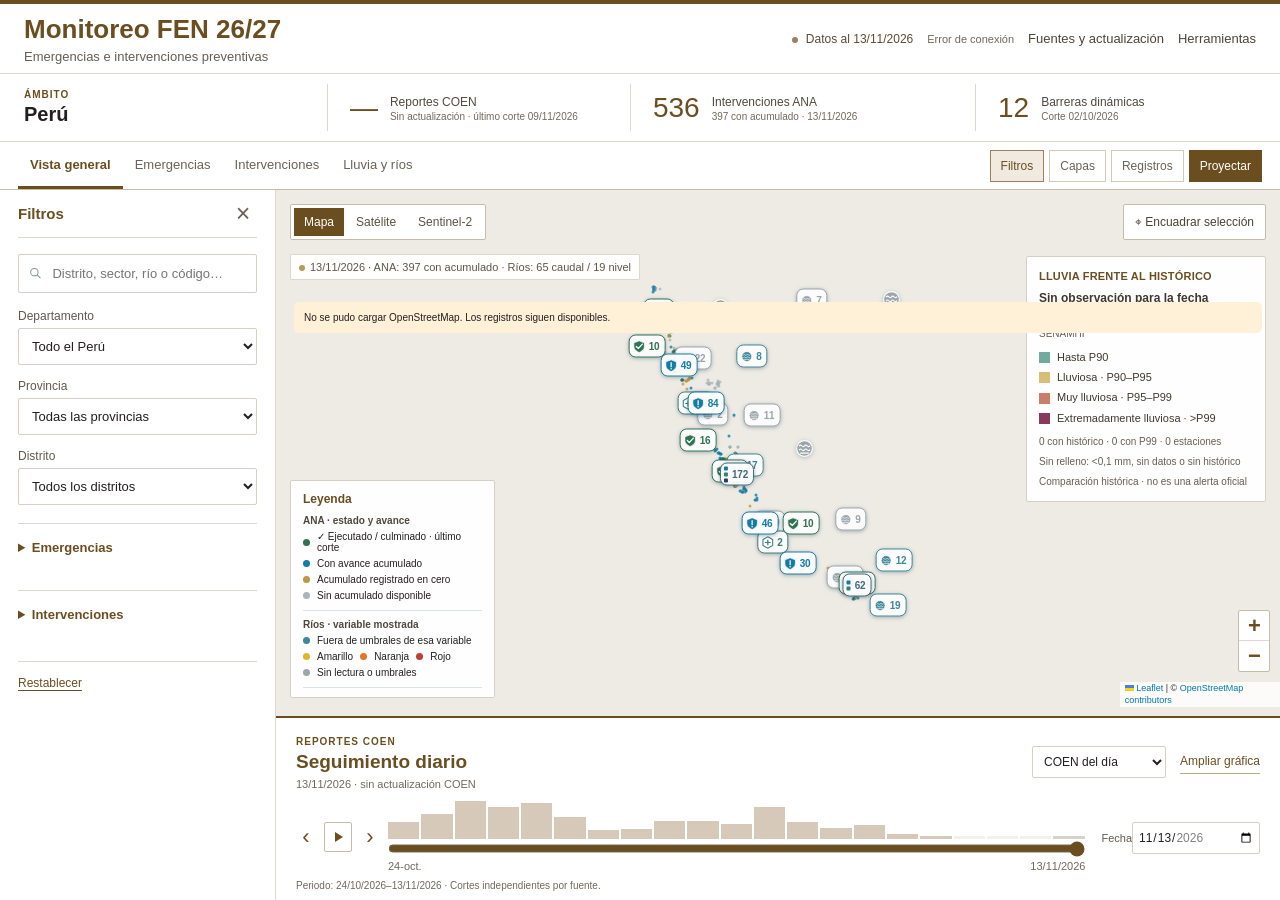
==== commit ff5b7c8f: "Identificar intervenciones ANA ejecutadas y posponer preparación de descargas" ====
--- a/index.html
+++ b/index.html
@@ -1,6 +1,6 @@
 <!DOCTYPE html>
 
-<html lang="es"><head><meta charset="utf-8"/><meta content="width=device-width,initial-scale=1" name="viewport"/><meta content="Explora emergencias COEN, intervenciones ANA y barreras dinámicas en Perú, con fechas de corte y validación documental." name="description"/><title>Monitoreo FEN 26/27</title><link rel="stylesheet" href="assets/site.css"><link rel="stylesheet" href="assets/editorial.css?v=20261112m2"></head>
+<html lang="es"><head><meta charset="utf-8"/><meta content="width=device-width,initial-scale=1" name="viewport"/><meta content="Explora emergencias COEN, intervenciones ANA y barreras dinámicas en Perú, con fechas de corte y validación documental." name="description"/><title>Monitoreo FEN 26/27</title><link rel="stylesheet" href="assets/site.css"><link rel="stylesheet" href="assets/editorial.css?v=20261112fast"></head>
 <body class="editorial-view filters-open">
 <header class="top"><div class="brand"><span class="brandmark"><svg aria-hidden="true" viewbox="0 0 28 28"><path d="m3 7 7-3 8 3 7-3v17l-7 3-8-3-7 3Z M10 4v17 M18 7v17"></path></svg></span><div><h1>Monitoreo FEN 26/27</h1><p>Emergencias e intervenciones preventivas</p></div></div><div class="top-actions"><span class="provisional"><i></i> <span id="updateLabel">Cargando fechas</span></span><span class="connection-state" id="mapConnection">OpenStreetMap</span><button class="quiet" id="methodBtn">Fuentes y actualización</button><button class="quiet mobile-only" hidden="" id="mobileFilters">Filtros</button><button class="quiet" id="viewerToolsBtn">Herramientas</button></div></header>
 <section aria-label="Resumen de la selección" class="summary"><div class="intro"><span class="eyebrow">ÁMBITO</span><strong id="territoryName">Perú</strong></div><div class="stat"><span class="stat-label"><i class="dot orange"></i>Reportes COEN</span><strong id="countEvents">—</strong><small id="eventSubtitle">Base COEN al 06/11/2026</small></div><div class="stat"><span class="stat-label"><i class="dot teal"></i>Intervenciones ANA</span><strong id="countAna">—</strong><small id="anaSubtitle">Corte 06/11/2026</small></div><div class="stat"><span class="stat-label"><i class="diamond"></i>Barreras dinámicas</span><strong id="countBarriers">—</strong><small>Corte 02/10/2026</small></div></section>
@@ -9,8 +9,8 @@
 
 
 
-<details class="filter-options"><summary>Emergencias</summary><label class="stack-label">Grupo de peligros<select id="hazardGroup"><option value="hydro">Clima y movimientos en masa</option><option value="all">Todos los peligros</option><option value="fire">Incendios</option></select></label><label class="stack-label">Tipo de peligro<select id="hazard"><option value="">Todos los del grupo</option></select></label><label class="stack-label">Validación documental<select id="validation"><option value="">Todos los estados</option><option value="contrastado_muestra">Contrastadas con PDF</option><option value="propuesta_revisar">Pendientes de validación</option><option value="sin_tabla_cuantificada">Sin tabla cuantificada</option><option value="peligro_inminente">Peligro inminente / exposición</option><option value="sin_danos_reportados">Sin daños reportados</option></select></label></details><details class="filter-options"><summary>Intervenciones</summary><label class="stack-label">Vista ANA<select id="anaMapView"><option value="daily">Acumulado hasta la fecha del mapa</option><option value="cut">Estado del corte oficial</option></select></label><p class="tiny" id="anaDayStatus"></p><label class="stack-label">Corte ANA<select id="snapshot"><option value="current">5 de noviembre de 2026</option><option value="previous">27 de octubre de 2026</option></select></label><label class="stack-label">Comparar con<select id="compareCut"></select></label><label class="stack-label">Estado oficial<select id="status"><option value="">Todos los estados</option><option>En Ejecución</option><option>Por Ejecutar</option><option>Ejecutado</option></select></label><label class="check-label"><input id="onlyChanges" type="checkbox"/>Cambios de estado entre cortes</label><label class="check-label"><input id="anaDiaryOnlyReports" type="checkbox"/>ANA: con reporte en fecha del mapa</label><button class="outline full" id="openAnaDiary">Tabla y descarga ANA</button></details></div><div class="sidebar-pane" hidden="" id="layerPane"><section class="filter-section"><div class="section-title"><h2>Capas del mapa</h2><span class="tiny">visibilidad</span></div><label class="layer-row"><input checked="" id="layerEvents" type="checkbox"/><span class="layer-icon orange">●</span><span>Emergencias COEN<small id="layerEventsNote">Periodo seleccionado</small></span><b id="layerEventsCount">—</b></label><label class="layer-row"><input checked="" id="layerAna" type="checkbox"/><span class="layer-icon teal">━</span><span>Tramos ANA<small><span id="anaLayerNote">Reportes por fecha</span></small></span><b id="layerAnaCount">—</b></label><label class="layer-row"><input checked="" id="layerBarriers" type="checkbox"/><span class="layer-icon navy">◆</span><span>Barreras dinámicas<small>Programadas y priorizadas · 02/10</small></span><b id="layerBarriersCount">—</b></label></section><section class="filter-section"><div class="section-title"><h2>Capas complementarias</h2></div><label class="layer-row"><input checked="" id="layer_additional" type="checkbox"/><span class="layer-icon" data-symbol="additional"></span><span>94 adicionales ANA<small>DS 221-2026-EF · catálogo 05/11</small></span><b id="count_additional">—</b></label><label class="layer-row"><input checked="" id="layer_hydro" type="checkbox"/><span class="layer-icon" data-symbol="hydro"></span><span>Ríos y alertas SENAMHI<small id="hydroLayerNote">Promedio diario por estación</small></span><b id="count_hydro">—</b></label><label class="layer-row"><input checked="" id="layer_rain" type="checkbox"/><span class="layer-icon" data-symbol="rain"></span><span>Lluvia: superficie SENAMHI<small id="rainLayerNote">Acumulado 24 h</small></span><b id="count_rain">—</b></label><details class="layer-options" data-layer-options="rain"><summary>Opciones de lluvia</summary><div class="rain-controls"><label class="stack-label">Vista de lluvia<select id="rainClimateMode"><option value="observed">Cantidad de lluvia · mm</option><option value="rarity">Lluvia frente al histórico</option></select></label><label class="check-row"><input checked="" id="rainExtremeHeat" type="checkbox"/> Mostrar superficie de intensidad</label><label class="stack-label">Fin del acumulado de lluvia<input aria-label="Fecha final del acumulado de lluvia" id="rainDate" type="date"/></label><label class="check-label"><input checked="" id="rainFollow" type="checkbox"/>Seguir fecha del mapa</label><p class="tiny" id="rainAvailableNote">Periodo de lluvia disponible</p><label class="stack-label">Opacidad de lluvia <span id="rainOpacityLabel">60 %</span><input aria-label="Opacidad de lluvia" id="rainOpacity" max="90" min="15" type="range" value="60"/></label><label class="check-label"><input id="rainStations" type="checkbox"/>Mostrar estaciones de lluvia</label><p class="tiny" id="rainPeriodNote"></p></div></details><details class="layer-options" data-layer-options="hydro"><summary>Opciones de ríos</summary><label class="stack-label">Variable y color de ríos<select id="riverMeasure"><option value="auto">Automático: caudal primero</option><option value="flow">Sólo caudal · m³/s</option><option value="level">Sólo nivel</option></select></label><p class="tiny" id="riverUnitNote"></p><label class="check-label"><input id="onlyAlerts" type="checkbox"/>Ríos: sólo amarillo, naranja y rojo</label><label class="check-label"><input checked="" id="riverLabels" type="checkbox"/>Valores ANA y ríos al acercar</label><button class="text-button full" id="exportRiverHistory">Descargar histórico de ríos</button></details></section></div><div class="sidebar-foot"><button class="text-button" id="reset">Restablecer</button></div></aside>
-<section aria-label="Mapa interactivo de Perú" class="map-area"><div class="presentation-heading"><div><strong>Monitoreo FEN 26/27</strong><span>Emergencias e intervenciones preventivas</span></div><b id="presentationDate"></b></div><div id="map"></div><div class="map-toolbar"><div aria-label="Fondo del mapa" class="base-switch" role="group"><button class="active" id="baseMap">Mapa</button><button id="baseSatellite" title="Esri World Imagery · sin clave">Satélite</button><button id="baseSentinel" title="Sentinel-2 · mosaico 2024 · 10 m">Sentinel-2</button></div><button aria-expanded="false" aria-label="Ampliar mapa" class="map-button" id="expandMap" title="Ampliar mapa">⛶ <span>Ampliar mapa</span></button><button aria-expanded="false" class="map-button" id="mapInfoToggle" title="Abrir información y registros">ⓘ <span>Información</span></button><button class="map-button" id="fit" title="Encuadrar registros filtrados">⌖ <span>Encuadrar selección</span></button></div><div class="expanded-info-host" hidden="" id="expandedInfoHost"><div class="expanded-info-heading"><b>Información y registros</b><button aria-label="Cerrar información" id="closeExpandedInfo">×</button></div></div><div class="tile-warning" hidden="" id="tileWarning">No se pudo cargar parte del fondo. Las capas de datos siguen disponibles; prueba el otro fondo.</div><div class="map-caption"><span class="live-dot"></span><span id="mapCaption">Capas oficiales · cortes independientes</span></div><aside class="legend-panel" id="legendPanel" aria-label="Leyendas del mapa"><div class="legend-panel-heading"><b>Leyendas</b><button id="closeLegends" type="button" aria-label="Cerrar leyendas">×</button></div><div class="rain-keys"><div class="rain-key" id="rainExtremeKey"><b>LLUVIA &gt;P99</b><strong id="rainExtremePeriod"></strong><span class="extreme-gradient"></span><small id="rainExtremeCount"></small><small>Comparación diaria con el histórico local</small><small>Lluvia ≥0,1 mm · referencia indicada en la ficha</small></div><div class="rain-key" hidden="" id="rainRarityKey"><b>LLUVIA FRENTE AL HISTÓRICO</b><strong id="rainRarityPeriod"></strong><small id="rainRarityBasis"></small><div class="rain-rarity-legend" id="rainRarityLegend"></div><small id="rainRarityCounts"></small><small>Sin relleno: &lt;0,1 mm, sin datos o sin histórico</small><small>Comparación histórica · no es una alerta oficial</small></div><div class="rain-key" id="rainKey"><b>PRECIPITACIÓN OBSERVADA</b><span>Acumulado de 24 horas · mm</span><strong id="rainPeriodRange"></strong><small id="rainPeriodClock"></small><div id="rainLegend"><div class="rain-palette" id="rainPalette"></div><div class="rain-ticks"><span style="left:0;transform:none">0</span><span style="left:15.3846%">20</span><span style="left:38.4615%">50</span><span style="left:76.9231%">100</span><span style="right:0;transform:none">&gt;120</span></div><small>SENAMHI · ≤2 mm sin relleno</small></div></div></div><div class="map-legend"><b>Leyenda</b><div class="temporal-legend" id="anaDayLegend"><strong>ANA · acumulado registrado</strong><span><i style="background:#147ca4"></i>Con avance acumulado</span><span><i style="background:#bf9743"></i>Acumulado registrado en cero</span><span><i style="background:#aab4bd"></i>Sin acumulado disponible</span></div><div class="temporal-legend" id="riverDayLegend"><strong>Ríos · variable mostrada</strong><span><i style="background:#3c8798"></i>Fuera de umbrales de esa variable</span><span><i style="background:#e0b627"></i>Amarillo <i style="background:#e47727"></i>Naranja <i style="background:#be3f38"></i>Rojo</span><span><i style="background:#9ca5ab"></i>Sin lectura o umbrales</span></div><span><i class="legend-symbol" data-symbol="coen"></i>Reporte COEN</span><span><i class="legend-symbol" data-symbol="fire"></i>Incendio</span><span><i class="legend-symbol" data-symbol="imminent"></i>Peligro inminente</span><span><i class="legend-symbol" data-symbol="ana"></i>Punto crítico ANA</span><span><i class="legend-symbol" data-symbol="additional"></i>94 adicionales ANA</span><span><i class="legend-symbol" data-symbol="barrier"></i>Barrera dinámica</span><span><i class="legend-symbol" data-symbol="hydro"></i>Estación de río</span></div>
+<details class="filter-options"><summary>Emergencias</summary><label class="stack-label">Grupo de peligros<select id="hazardGroup"><option value="hydro">Clima y movimientos en masa</option><option value="all">Todos los peligros</option><option value="fire">Incendios</option></select></label><label class="stack-label">Tipo de peligro<select id="hazard"><option value="">Todos los del grupo</option></select></label><label class="stack-label">Validación documental<select id="validation"><option value="">Todos los estados</option><option value="contrastado_muestra">Contrastadas con PDF</option><option value="propuesta_revisar">Pendientes de validación</option><option value="sin_tabla_cuantificada">Sin tabla cuantificada</option><option value="peligro_inminente">Peligro inminente / exposición</option><option value="sin_danos_reportados">Sin daños reportados</option></select></label></details><details class="filter-options"><summary>Intervenciones</summary><label class="stack-label">Vista ANA<select id="anaMapView"><option value="daily">Acumulado hasta la fecha del mapa</option><option value="cut">Estado del corte oficial</option></select></label><p class="tiny" id="anaDayStatus"></p><label class="stack-label">Corte ANA<select id="snapshot"><option value="current">5 de noviembre de 2026</option><option value="previous">27 de octubre de 2026</option></select></label><label class="stack-label">Comparar con<select id="compareCut"></select></label><label class="stack-label">Estado oficial<select id="status"><option value="">Todos los estados</option><option value="executing">En ejecución</option><option value="pending">Por ejecutar / programado</option><option value="completed">Ejecutado / culminado</option></select></label><label class="check-label"><input id="onlyChanges" type="checkbox"/>Cambios de estado entre cortes</label><label class="check-label"><input id="anaDiaryOnlyReports" type="checkbox"/>ANA: con reporte en fecha del mapa</label><button class="outline full" id="openAnaDiary">Tabla y descarga ANA</button></details></div><div class="sidebar-pane" hidden="" id="layerPane"><section class="filter-section"><div class="section-title"><h2>Capas del mapa</h2><span class="tiny">visibilidad</span></div><label class="layer-row"><input checked="" id="layerEvents" type="checkbox"/><span class="layer-icon orange">●</span><span>Emergencias COEN<small id="layerEventsNote">Periodo seleccionado</small></span><b id="layerEventsCount">—</b></label><label class="layer-row"><input checked="" id="layerAna" type="checkbox"/><span class="layer-icon teal">━</span><span>Tramos ANA<small><span id="anaLayerNote">Reportes por fecha</span></small></span><b id="layerAnaCount">—</b></label><label class="layer-row"><input checked="" id="layerBarriers" type="checkbox"/><span class="layer-icon navy">◆</span><span>Barreras dinámicas<small>Programadas y priorizadas · 02/10</small></span><b id="layerBarriersCount">—</b></label></section><section class="filter-section"><div class="section-title"><h2>Capas complementarias</h2></div><label class="layer-row"><input checked="" id="layer_additional" type="checkbox"/><span class="layer-icon" data-symbol="additional"></span><span>94 adicionales ANA<small>DS 221-2026-EF · catálogo 05/11</small></span><b id="count_additional">—</b></label><label class="layer-row"><input checked="" id="layer_hydro" type="checkbox"/><span class="layer-icon" data-symbol="hydro"></span><span>Ríos y alertas SENAMHI<small id="hydroLayerNote">Promedio diario por estación</small></span><b id="count_hydro">—</b></label><label class="layer-row"><input checked="" id="layer_rain" type="checkbox"/><span class="layer-icon" data-symbol="rain"></span><span>Lluvia: superficie SENAMHI<small id="rainLayerNote">Acumulado 24 h</small></span><b id="count_rain">—</b></label><details class="layer-options" data-layer-options="rain"><summary>Opciones de lluvia</summary><div class="rain-controls"><label class="stack-label">Vista de lluvia<select id="rainClimateMode"><option value="observed">Cantidad de lluvia · mm</option><option value="rarity">Lluvia frente al histórico</option></select></label><label class="check-row"><input checked="" id="rainExtremeHeat" type="checkbox"/> Mostrar superficie de intensidad</label><label class="stack-label">Fin del acumulado de lluvia<input aria-label="Fecha final del acumulado de lluvia" id="rainDate" type="date"/></label><label class="check-label"><input checked="" id="rainFollow" type="checkbox"/>Seguir fecha del mapa</label><p class="tiny" id="rainAvailableNote">Periodo de lluvia disponible</p><label class="stack-label">Opacidad de lluvia <span id="rainOpacityLabel">60 %</span><input aria-label="Opacidad de lluvia" id="rainOpacity" max="90" min="15" type="range" value="60"/></label><label class="check-label"><input id="rainStations" type="checkbox"/>Mostrar estaciones de lluvia</label><p class="tiny" id="rainPeriodNote"></p></div></details><details class="layer-options" data-layer-options="hydro"><summary>Opciones de ríos</summary><label class="stack-label">Variable y color de ríos<select id="riverMeasure"><option value="auto">Automático: caudal primero</option><option value="flow">Sólo caudal · m³/s</option><option value="level">Sólo nivel</option></select></label><p class="tiny" id="riverUnitNote"></p><label class="check-label"><input id="onlyAlerts" type="checkbox"/>Ríos: sólo amarillo, naranja y rojo</label><label class="check-label"><input checked="" id="riverLabels" type="checkbox"/>Valores ANA y ríos al acercar</label><button class="text-button full" id="exportRiverHistory">Descargar histórico de ríos</button></details></section></div><div class="sidebar-foot"><button class="text-button" id="reset">Restablecer</button></div></aside>
+<section aria-label="Mapa interactivo de Perú" class="map-area"><div class="presentation-heading"><div><strong>Monitoreo FEN 26/27</strong><span>Emergencias e intervenciones preventivas</span></div><b id="presentationDate"></b></div><div id="map"></div><div class="map-toolbar"><div aria-label="Fondo del mapa" class="base-switch" role="group"><button class="active" id="baseMap">Mapa</button><button id="baseSatellite" title="Esri World Imagery · sin clave">Satélite</button><button id="baseSentinel" title="Sentinel-2 · mosaico 2024 · 10 m">Sentinel-2</button></div><button aria-expanded="false" aria-label="Ampliar mapa" class="map-button" id="expandMap" title="Ampliar mapa">⛶ <span>Ampliar mapa</span></button><button aria-expanded="false" class="map-button" id="mapInfoToggle" title="Abrir información y registros">ⓘ <span>Información</span></button><button class="map-button" id="fit" title="Encuadrar registros filtrados">⌖ <span>Encuadrar selección</span></button></div><div class="expanded-info-host" hidden="" id="expandedInfoHost"><div class="expanded-info-heading"><b>Información y registros</b><button aria-label="Cerrar información" id="closeExpandedInfo">×</button></div></div><div class="tile-warning" hidden="" id="tileWarning">No se pudo cargar parte del fondo. Las capas de datos siguen disponibles; prueba el otro fondo.</div><div class="map-caption"><span class="live-dot"></span><span id="mapCaption">Capas oficiales · cortes independientes</span></div><aside class="legend-panel" id="legendPanel" aria-label="Leyendas del mapa"><div class="legend-panel-heading"><b>Leyendas</b><button id="closeLegends" type="button" aria-label="Cerrar leyendas">×</button></div><div class="rain-keys"><div class="rain-key" id="rainExtremeKey"><b>LLUVIA &gt;P99</b><strong id="rainExtremePeriod"></strong><span class="extreme-gradient"></span><small id="rainExtremeCount"></small><small>Comparación diaria con el histórico local</small><small>Lluvia ≥0,1 mm · referencia indicada en la ficha</small></div><div class="rain-key" hidden="" id="rainRarityKey"><b>LLUVIA FRENTE AL HISTÓRICO</b><strong id="rainRarityPeriod"></strong><small id="rainRarityBasis"></small><div class="rain-rarity-legend" id="rainRarityLegend"></div><small id="rainRarityCounts"></small><small>Sin relleno: &lt;0,1 mm, sin datos o sin histórico</small><small>Comparación histórica · no es una alerta oficial</small></div><div class="rain-key" id="rainKey"><b>PRECIPITACIÓN OBSERVADA</b><span>Acumulado de 24 horas · mm</span><strong id="rainPeriodRange"></strong><small id="rainPeriodClock"></small><div id="rainLegend"><div class="rain-palette" id="rainPalette"></div><div class="rain-ticks"><span style="left:0;transform:none">0</span><span style="left:15.3846%">20</span><span style="left:38.4615%">50</span><span style="left:76.9231%">100</span><span style="right:0;transform:none">&gt;120</span></div><small>SENAMHI · ≤2 mm sin relleno</small></div></div></div><div class="map-legend"><b>Leyenda</b><div class="temporal-legend" id="anaCutLegend" hidden><strong>ANA · estado oficial</strong><span><i style="background:#2f7352"></i>✓ Ejecutado / culminado</span><span><i style="background:#164f78"></i>En ejecución</span><span><i style="background:#8b98a4"></i>Por ejecutar / programado</span></div><div class="temporal-legend" id="anaDayLegend"><strong>ANA · estado y avance</strong><span><i style="background:#2f7352"></i>✓ Ejecutado / culminado · último corte</span><span><i style="background:#147ca4"></i>Con avance acumulado</span><span><i style="background:#bf9743"></i>Acumulado registrado en cero</span><span><i style="background:#aab4bd"></i>Sin acumulado disponible</span></div><div class="temporal-legend" id="riverDayLegend"><strong>Ríos · variable mostrada</strong><span><i style="background:#3c8798"></i>Fuera de umbrales de esa variable</span><span><i style="background:#e0b627"></i>Amarillo <i style="background:#e47727"></i>Naranja <i style="background:#be3f38"></i>Rojo</span><span><i style="background:#9ca5ab"></i>Sin lectura o umbrales</span></div><span><i class="legend-symbol" data-symbol="coen"></i>Reporte COEN</span><span><i class="legend-symbol" data-symbol="fire"></i>Incendio</span><span><i class="legend-symbol" data-symbol="imminent"></i>Peligro inminente</span><span><i class="legend-symbol" data-symbol="ana"></i>Punto crítico ANA</span><span><i class="legend-symbol" data-symbol="additional"></i>94 adicionales ANA</span><span><i class="legend-symbol" data-symbol="barrier"></i>Barrera dinámica</span><span><i class="legend-symbol" data-symbol="hydro"></i>Estación de río</span></div>
 </aside><section class="timeline"><div class="timeline-top"><div><span class="eyebrow">REPORTES COEN</span><h2>Seguimiento diario</h2><p aria-live="polite" class="chart-readout" id="chartReadout"></p></div><div class="timeline-actions"><select aria-label="Vista de emergencias COEN" class="coen-mode" id="coenMode"><option value="day">COEN del día</option><option value="all">COEN del periodo</option></select><button aria-expanded="false" id="timelineResize" type="button">Ampliar gráfica</button></div></div><div class="timeline-body"><button aria-label="Día anterior" class="step-date" id="previousDay" type="button">‹</button><button aria-label="Reproducir evolución" class="play-button" id="play">▶</button><button aria-label="Día siguiente" class="step-date" id="nextDay" type="button">›</button><div class="chart-wrap"><div aria-label="Distribución diaria de reportes" class="histogram" id="histogram"></div><input aria-label="Fecha final de ocurrencia" id="timeSlider" max="13" min="0" type="range" value="13"/><div class="axis"><span id="minDate">14 oct</span><span id="sliderLabel">27 oct 2026</span></div></div><div class="date-range"><label hidden="" id="rangeStart">Desde<input id="dateStart" type="date"/></label><label><span id="dateEndLabel">Fecha</span><input id="dateEnd" type="date"/></label><button class="text-button" hidden="" id="fullPeriod">Periodo completo</button></div></div><p id="mapPeriodNote">Periodo disponible · cortes independientes por fuente.</p></section><div class="presentation-filters" hidden="" id="presentationFilters"></div></section>
 <aside class="right-panel" hidden="" id="recordsPanel"><div class="panel-heading"><h2>Consulta de registros</h2><button aria-label="Cerrar panel de registros" class="close-button" id="closeRecords">×</button></div><div class="detail" id="detail"><span class="eyebrow">DETALLE</span><h2>Registro seleccionado</h2><p class="muted">Seleccione un punto o tramo del mapa.</p></div><section class="results"><div class="section-title"><h2>Registros</h2><span class="tiny" id="resultCount"></span></div><div class="record-tabs"><button class="active" data-tab="events">COEN</button><button data-tab="ana">ANA</button><button data-tab="barriers">Barreras</button><button data-tab="additional">94 adicionales</button><button data-tab="hydro">Ríos</button><button data-tab="rain">Lluvias</button></div><div id="resultsList"></div><button class="text-button more" hidden="" id="showMore">Ver más</button></section></aside>
 </main>
@@ -18,7 +18,8 @@
 <dialog id="method"><div class="modal-head"><span class="eyebrow">FUENTES Y NOTAS</span><button aria-label="Cerrar fuentes" class="close-button" id="closeMethod">×</button></div><h2>Fuentes y notas</h2><section class="source-updates" id="sourceUpdates"></section><div class="source-card"><b>COEN / INDECI · 09/11/2026</b><p>6.871 registros acumulados; corte 09/11/2026. Se conservan cifras documentales previas sólo cuando coincide el enlace del PDF. Reportes nuevos o modificados pendientes de revisión documental. Las emergencias no se atribuyen automáticamente al FEN.</p><p>Fechas API sin conversión horaria; las verificadas con PDF conservan la referencia documental. La línea temporal filtra reportes, no reconstruye daños históricos.</p></div><div class="source-card"><b>ANA · 536 puntos críticos</b><p>Atributos al 06/11/2026. Historial de cortes: 20/10, 27/10, 05/11 y 06/11. Diario: 7.920 filas originales en la consulta del 09/11; 388 puntos vinculados por ficha. 375 con reportes de la norma del corte. Los periodos se mantienen separados; 148 puntos sin vínculo y 13 con reportes sólo de normas anteriores. Una fecha futura se conserva en la base y se excluye de los cálculos. La jerarquía territorial corresponde al inventario de 536 puntos; la consulta original conserva su propia ubicación. El estado corresponde al corte, no se reconstruye por día. La suma de reportes puede diferir del acumulado oficial. Trazados disponibles al 20/10/2026. Avance físico y financiero son indicadores distintos.</p></div><div class="source-card"><b>94 adicionales · DS 221-2026-EF</b><p>Coordenadas y datos del inventario consolidado, catálogo 05/11/2026. Sin avance ni estado operativo reportado. Presupuesto referencial de ficha; no equivale a ejecución financiera.</p></div><div class="source-card"><b>Barreras dinámicas · último corte 02/10/2026</b><p>Se conservan los 12 registros disponibles. Sin actualización posterior; el estado mostrado corresponde al corte publicado. Coordenadas referenciales, datum pendiente de confirmar.</p></div><div class="source-card"><b>SENAMHI · ríos e histórico diario</b><p>La fecha del mapa selecciona el promedio diario del hidrograma SENAMHI. No se asigna una hora a estos promedios. Cada variable se clasifica por separado: caudal con umbrales de caudal y nivel con umbrales del mismo nivel y referencia. El color del mapa corresponde exclusivamente al valor y unidad mostrados. La clasificación distingue crecida de estiaje y no equivale a una alerta oficial histórica. Un umbral de estiaje no clasifica el peligro de desbordamiento. Las fechas sin lectura o umbrales se señalan en gris. Se conservan por separado la lectura y la categoría oficial del corte anterior.</p><p>Lecturas de los hidrogramas horarios, complementadas con el resumen diario y la red de estaciones. Se prioriza el caudal publicado; cuando sólo existe nivel, se conserva su unidad original. Fecha y hora local del visor SENAMHI. Los promedios diarios se identifican sin asignarles una hora inexistente.</p><p>El color representa la categoría de la capa oficial, con su propia fecha. Las lecturas anteriores se señalan expresamente con su fecha, incluidas Conta (30/09/2026) y Puente Desaguadero (03/11/2026). Los umbrales corresponden a la variable y al instante de lectura; no se convierten niveles en caudales. Sin alerta registrada no equivale a ausencia de riesgo. Datos preliminares.</p></div><div class="source-card"><b>SENAMHI · lluvia observada</b><p>Dieciocho acumulados diarios de 24 h: desde el intervalo 22/10 07:00–23/10 07:00 hasta 08/11 07:00–09/11 07:00 de 2026, hora Perú (UTC−5). La fecha del selector corresponde al fin del acumulado. Superficie vectorial a partir de la grilla oficial; estaciones con valores observados. El servicio consultado no ofrece aquí el histórico diario anterior. Las fechas sin capa se indican sin sustituir datos.</p><p>Intervalo verificado en el <a href="https://www.senamhi.gob.pe/pdf/monitoreo/manual_interpretacion_pp.pdf" rel="noopener" target="_blank">manual de interpretación del SENAMHI, página 2</a>. Paleta oficial en mm; opacidad ajustable. La representación vectorial evita píxeles al ampliar; no aumenta la resolución de observación. Estaciones opcionales para consultar valores puntuales. La superficie conserva cobertura nacional al filtrar estaciones.</p></div><div class="source-card"><b>Referencia histórica de precipitación</b><p>PISCOp v3.0 · 1991–2025 · 12 meses · celda de 0,10°. P90, P95 y P99 calculados con todos los días válidos de cada mes, incluidos los días secos. Cobertura mínima: 80 %. La grilla diaria SENAMHI se compara con la celda histórica correspondiente al mes de inicio del acumulado de 24 h. Sólo se colorean valores de al menos 0,1 mm; las celdas secas, sin datos o sin referencia quedan transparentes. El suavizado se limita a celdas con lluvia. Las fechas sin grilla numérica se indican sin reconstruirla desde estaciones. La comparación es orientativa y no equivale al SPI ni a una alerta oficial.</p></div><div class="source-card"><b>Alcance</b><p>Consulta automática cada tres horas; las fechas de corte se muestran por fuente. El fondo cartográfico requiere conexión. La coincidencia espacial no acredita protección ni efectividad de las intervenciones.</p></div><div class="source-card"><b>Cartografía</b><p>OpenStreetMap como fondo principal. Satélite: Esri World Imagery; alternativa Sentinel-2 cloudless 2024 de EOX, con datos Copernicus y resolución de 10 m. Fondos para uso no comercial; créditos y condiciones en el mapa. El mosaico EOX no muestra eventos recientes.</p></div></dialog>
 <dialog id="mapConfig"><div class="modal-head"><span class="eyebrow">CARTOGRAFÍA</span><button aria-label="Cerrar configuración" class="close-button" id="closeConfig">×</button></div><h2>Cartografía</h2><p>OpenStreetMap, Esri World Imagery y Sentinel-2 EOX funcionan sin clave. Las imágenes satelitales son mosaicos de distintas fechas; no representan una vista en tiempo real.</p><p>Los fondos Esri y EOX se ofrecen para este visor de uso no comercial, con los créditos indicados en el mapa.</p><details><summary>MapTiler (opcional)</summary><form id="mapKeyForm"><label class="stack-label">Clave MapTiler<div class="key-input"><input autocomplete="off" id="mapKey" placeholder="Clave de mapas" spellcheck="false" type="password"/><button id="showKey" type="button">Mostrar</button></div></label><label class="check-label"><input id="rememberKey" type="checkbox"/>Recordar en este navegador</label><details><summary>Permisos y opciones</summary><p class="origin-note" id="originHelp"></p><p><a href="https://cloud.maptiler.com/" rel="noopener" target="_blank">Administrar clave ↗</a></p><p class="muted">Origen: <code id="originValue"></code></p><label class="stack-label">Renderizado<select id="renderMode"><option value="vector">Vectorial</option><option value="raster">Raster · según plan</option></select></label><label class="stack-label">Estilo base<input id="streetStyle" spellcheck="false" value="streets-v4"/></label><label class="stack-label">Estilo satelital<input id="satelliteStyle" spellcheck="false" value="hybrid-v4"/></label></details><p class="config-status" id="configStatus" role="status"></p><div class="config-actions"><button class="apply-key" id="applyKey" type="submit">Conectar</button><button class="outline" id="saveConfigured" type="button">Guardar HTML configurado</button><button class="text-button" id="noBackground" type="button">Cerrar</button><button class="text-button" id="forgetKey" type="button">Limpiar sesión</button></div><p class="muted">La copia configurada incluirá la clave. No la comparta sin restringir su uso.</p></form></details></dialog><div class="loading" id="loading"><span class="spinner"></span><h2>Cargando información</h2><p>COEN · ANA</p></div><noscript>Active JavaScript.</noscript><script id="liveData" type="application/json">null</script>
 <script id="sourceStatusData" type="application/json">null</script>
-<script id="startupConfig" type="application/json">{}</script><script id="embeddedData" type="application/json">{"encoding":"gzip-base64","data":""}</script><script data-module="rain-inflate" src="assets/rain-inflate.js"></script><script data-module="leaflet" src="assets/leaflet.js"></script><script data-module="maplibre" src="assets/maplibre.js"></script><script data-module="engine" src="assets/engine.js?v=satellite-20261111"></script><script data-module="config" src="assets/config.js?v=satellite-20261111"></script><script id="rainClimateReference" type="application/json">null</script><script data-module="web-loader" src="assets/web-loader.js?v=satellite-20261111"></script><script data-module="app" src="assets/app.js?v=20261112m2"></script><script data-module="editorial" src="assets/editorial.js?v=20261112m2"></script><pre hidden="" id="thirdPartyLicenses">Leaflet 1.9.4
+<script id="startupConfig" type="application/json">{}</script><script id="embeddedData" type="application/json">{"encoding":"gzip-base64","data":""}</script><script data-module="rain-inflate" src="assets/rain-inflate.js"></script><script data-module="leaflet" src="assets/leaflet.js"></script><script data-module="maplibre" src="assets/maplibre.js"></script><script data-module="engine" src="assets/engine.js?v=satellite-20261111"></script><script data-module="config" src="assets/config.js?v=satellite-20261111"></script><script id="rainClimateReference" type="application/json">null</script><script data-module="web-loader" src="assets/web-loader.js?v=20261112fast"></script><script data-module="ana-status" src="assets/ana-status.js?v=20261112fast"></script>
+<script data-module="app" src="assets/app.js?v=20261112fast"></script><script data-module="editorial" src="assets/editorial.js?v=20261112fast"></script><pre hidden="" id="thirdPartyLicenses">Leaflet 1.9.4
 =============
 BSD 2-Clause License
 
--- a/assets/editorial.css
+++ b/assets/editorial.css
@@ -343,3 +343,5 @@
 }
 @media(max-width:850px){.editorial-view .map-area.period-mode.timeline-expanded{--timeline-height:min(360px,calc(100dvh - 224px))}.editorial-view .period-mode.timeline-expanded .histogram{height:80px}}
 @media(max-width:850px) and (max-height:550px){.editorial-view .map-area.period-mode.timeline-expanded{--timeline-height:min(280px,calc(100dvh - 134px))}.editorial-view .period-mode.timeline-expanded .histogram{height:36px}}
+
+.ana-completed-check{color:#2f7352;font-size:14px;margin-right:5px}.ana-completed-badge{display:inline-block;color:#2f7352;font-weight:700;border:1px solid #abc7b5;padding:5px 8px;margin:4px 0 10px;font-size:12px}
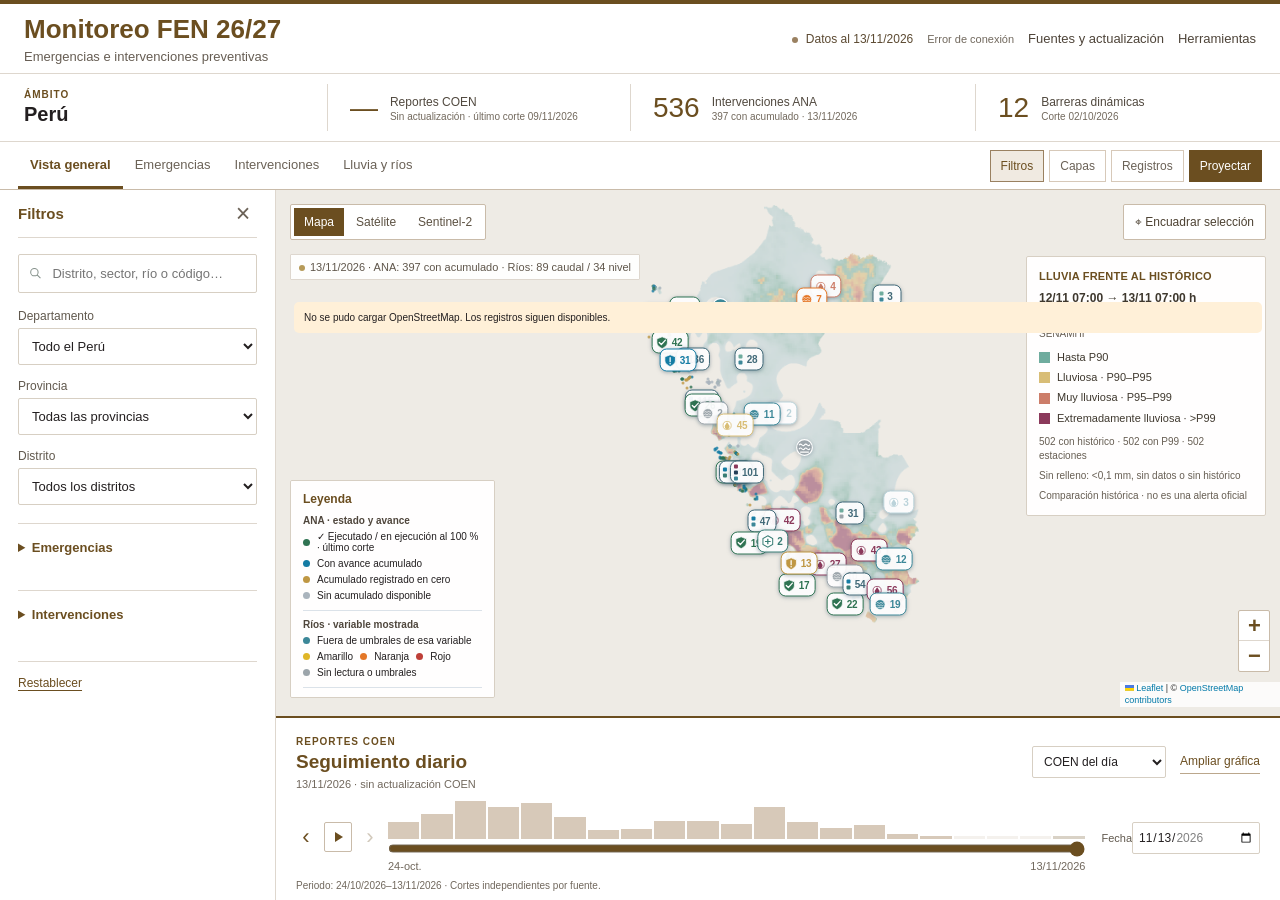
==== commit 66fdad55: "Identificar también intervenciones ANA en ejecución al 100 %" ====
--- a/index.html
+++ b/index.html
@@ -1,6 +1,6 @@
 <!DOCTYPE html>
 
-<html lang="es"><head><meta charset="utf-8"/><meta content="width=device-width,initial-scale=1" name="viewport"/><meta content="Explora emergencias COEN, intervenciones ANA y barreras dinámicas en Perú, con fechas de corte y validación documental." name="description"/><title>Monitoreo FEN 26/27</title><link rel="stylesheet" href="assets/site.css"><link rel="stylesheet" href="assets/editorial.css?v=20261112fast"></head>
+<html lang="es"><head><meta charset="utf-8"/><meta content="width=device-width,initial-scale=1" name="viewport"/><meta content="Explora emergencias COEN, intervenciones ANA y barreras dinámicas en Perú, con fechas de corte y validación documental." name="description"/><title>Monitoreo FEN 26/27</title><link rel="stylesheet" href="assets/site.css"><link rel="stylesheet" href="assets/editorial.css?v=20261113progress"></head>
 <body class="editorial-view filters-open">
 <header class="top"><div class="brand"><span class="brandmark"><svg aria-hidden="true" viewbox="0 0 28 28"><path d="m3 7 7-3 8 3 7-3v17l-7 3-8-3-7 3Z M10 4v17 M18 7v17"></path></svg></span><div><h1>Monitoreo FEN 26/27</h1><p>Emergencias e intervenciones preventivas</p></div></div><div class="top-actions"><span class="provisional"><i></i> <span id="updateLabel">Cargando fechas</span></span><span class="connection-state" id="mapConnection">OpenStreetMap</span><button class="quiet" id="methodBtn">Fuentes y actualización</button><button class="quiet mobile-only" hidden="" id="mobileFilters">Filtros</button><button class="quiet" id="viewerToolsBtn">Herramientas</button></div></header>
 <section aria-label="Resumen de la selección" class="summary"><div class="intro"><span class="eyebrow">ÁMBITO</span><strong id="territoryName">Perú</strong></div><div class="stat"><span class="stat-label"><i class="dot orange"></i>Reportes COEN</span><strong id="countEvents">—</strong><small id="eventSubtitle">Base COEN al 06/11/2026</small></div><div class="stat"><span class="stat-label"><i class="dot teal"></i>Intervenciones ANA</span><strong id="countAna">—</strong><small id="anaSubtitle">Corte 06/11/2026</small></div><div class="stat"><span class="stat-label"><i class="diamond"></i>Barreras dinámicas</span><strong id="countBarriers">—</strong><small>Corte 02/10/2026</small></div></section>
@@ -9,8 +9,8 @@
 
 
 
-<details class="filter-options"><summary>Emergencias</summary><label class="stack-label">Grupo de peligros<select id="hazardGroup"><option value="hydro">Clima y movimientos en masa</option><option value="all">Todos los peligros</option><option value="fire">Incendios</option></select></label><label class="stack-label">Tipo de peligro<select id="hazard"><option value="">Todos los del grupo</option></select></label><label class="stack-label">Validación documental<select id="validation"><option value="">Todos los estados</option><option value="contrastado_muestra">Contrastadas con PDF</option><option value="propuesta_revisar">Pendientes de validación</option><option value="sin_tabla_cuantificada">Sin tabla cuantificada</option><option value="peligro_inminente">Peligro inminente / exposición</option><option value="sin_danos_reportados">Sin daños reportados</option></select></label></details><details class="filter-options"><summary>Intervenciones</summary><label class="stack-label">Vista ANA<select id="anaMapView"><option value="daily">Acumulado hasta la fecha del mapa</option><option value="cut">Estado del corte oficial</option></select></label><p class="tiny" id="anaDayStatus"></p><label class="stack-label">Corte ANA<select id="snapshot"><option value="current">5 de noviembre de 2026</option><option value="previous">27 de octubre de 2026</option></select></label><label class="stack-label">Comparar con<select id="compareCut"></select></label><label class="stack-label">Estado oficial<select id="status"><option value="">Todos los estados</option><option value="executing">En ejecución</option><option value="pending">Por ejecutar / programado</option><option value="completed">Ejecutado / culminado</option></select></label><label class="check-label"><input id="onlyChanges" type="checkbox"/>Cambios de estado entre cortes</label><label class="check-label"><input id="anaDiaryOnlyReports" type="checkbox"/>ANA: con reporte en fecha del mapa</label><button class="outline full" id="openAnaDiary">Tabla y descarga ANA</button></details></div><div class="sidebar-pane" hidden="" id="layerPane"><section class="filter-section"><div class="section-title"><h2>Capas del mapa</h2><span class="tiny">visibilidad</span></div><label class="layer-row"><input checked="" id="layerEvents" type="checkbox"/><span class="layer-icon orange">●</span><span>Emergencias COEN<small id="layerEventsNote">Periodo seleccionado</small></span><b id="layerEventsCount">—</b></label><label class="layer-row"><input checked="" id="layerAna" type="checkbox"/><span class="layer-icon teal">━</span><span>Tramos ANA<small><span id="anaLayerNote">Reportes por fecha</span></small></span><b id="layerAnaCount">—</b></label><label class="layer-row"><input checked="" id="layerBarriers" type="checkbox"/><span class="layer-icon navy">◆</span><span>Barreras dinámicas<small>Programadas y priorizadas · 02/10</small></span><b id="layerBarriersCount">—</b></label></section><section class="filter-section"><div class="section-title"><h2>Capas complementarias</h2></div><label class="layer-row"><input checked="" id="layer_additional" type="checkbox"/><span class="layer-icon" data-symbol="additional"></span><span>94 adicionales ANA<small>DS 221-2026-EF · catálogo 05/11</small></span><b id="count_additional">—</b></label><label class="layer-row"><input checked="" id="layer_hydro" type="checkbox"/><span class="layer-icon" data-symbol="hydro"></span><span>Ríos y alertas SENAMHI<small id="hydroLayerNote">Promedio diario por estación</small></span><b id="count_hydro">—</b></label><label class="layer-row"><input checked="" id="layer_rain" type="checkbox"/><span class="layer-icon" data-symbol="rain"></span><span>Lluvia: superficie SENAMHI<small id="rainLayerNote">Acumulado 24 h</small></span><b id="count_rain">—</b></label><details class="layer-options" data-layer-options="rain"><summary>Opciones de lluvia</summary><div class="rain-controls"><label class="stack-label">Vista de lluvia<select id="rainClimateMode"><option value="observed">Cantidad de lluvia · mm</option><option value="rarity">Lluvia frente al histórico</option></select></label><label class="check-row"><input checked="" id="rainExtremeHeat" type="checkbox"/> Mostrar superficie de intensidad</label><label class="stack-label">Fin del acumulado de lluvia<input aria-label="Fecha final del acumulado de lluvia" id="rainDate" type="date"/></label><label class="check-label"><input checked="" id="rainFollow" type="checkbox"/>Seguir fecha del mapa</label><p class="tiny" id="rainAvailableNote">Periodo de lluvia disponible</p><label class="stack-label">Opacidad de lluvia <span id="rainOpacityLabel">60 %</span><input aria-label="Opacidad de lluvia" id="rainOpacity" max="90" min="15" type="range" value="60"/></label><label class="check-label"><input id="rainStations" type="checkbox"/>Mostrar estaciones de lluvia</label><p class="tiny" id="rainPeriodNote"></p></div></details><details class="layer-options" data-layer-options="hydro"><summary>Opciones de ríos</summary><label class="stack-label">Variable y color de ríos<select id="riverMeasure"><option value="auto">Automático: caudal primero</option><option value="flow">Sólo caudal · m³/s</option><option value="level">Sólo nivel</option></select></label><p class="tiny" id="riverUnitNote"></p><label class="check-label"><input id="onlyAlerts" type="checkbox"/>Ríos: sólo amarillo, naranja y rojo</label><label class="check-label"><input checked="" id="riverLabels" type="checkbox"/>Valores ANA y ríos al acercar</label><button class="text-button full" id="exportRiverHistory">Descargar histórico de ríos</button></details></section></div><div class="sidebar-foot"><button class="text-button" id="reset">Restablecer</button></div></aside>
-<section aria-label="Mapa interactivo de Perú" class="map-area"><div class="presentation-heading"><div><strong>Monitoreo FEN 26/27</strong><span>Emergencias e intervenciones preventivas</span></div><b id="presentationDate"></b></div><div id="map"></div><div class="map-toolbar"><div aria-label="Fondo del mapa" class="base-switch" role="group"><button class="active" id="baseMap">Mapa</button><button id="baseSatellite" title="Esri World Imagery · sin clave">Satélite</button><button id="baseSentinel" title="Sentinel-2 · mosaico 2024 · 10 m">Sentinel-2</button></div><button aria-expanded="false" aria-label="Ampliar mapa" class="map-button" id="expandMap" title="Ampliar mapa">⛶ <span>Ampliar mapa</span></button><button aria-expanded="false" class="map-button" id="mapInfoToggle" title="Abrir información y registros">ⓘ <span>Información</span></button><button class="map-button" id="fit" title="Encuadrar registros filtrados">⌖ <span>Encuadrar selección</span></button></div><div class="expanded-info-host" hidden="" id="expandedInfoHost"><div class="expanded-info-heading"><b>Información y registros</b><button aria-label="Cerrar información" id="closeExpandedInfo">×</button></div></div><div class="tile-warning" hidden="" id="tileWarning">No se pudo cargar parte del fondo. Las capas de datos siguen disponibles; prueba el otro fondo.</div><div class="map-caption"><span class="live-dot"></span><span id="mapCaption">Capas oficiales · cortes independientes</span></div><aside class="legend-panel" id="legendPanel" aria-label="Leyendas del mapa"><div class="legend-panel-heading"><b>Leyendas</b><button id="closeLegends" type="button" aria-label="Cerrar leyendas">×</button></div><div class="rain-keys"><div class="rain-key" id="rainExtremeKey"><b>LLUVIA &gt;P99</b><strong id="rainExtremePeriod"></strong><span class="extreme-gradient"></span><small id="rainExtremeCount"></small><small>Comparación diaria con el histórico local</small><small>Lluvia ≥0,1 mm · referencia indicada en la ficha</small></div><div class="rain-key" hidden="" id="rainRarityKey"><b>LLUVIA FRENTE AL HISTÓRICO</b><strong id="rainRarityPeriod"></strong><small id="rainRarityBasis"></small><div class="rain-rarity-legend" id="rainRarityLegend"></div><small id="rainRarityCounts"></small><small>Sin relleno: &lt;0,1 mm, sin datos o sin histórico</small><small>Comparación histórica · no es una alerta oficial</small></div><div class="rain-key" id="rainKey"><b>PRECIPITACIÓN OBSERVADA</b><span>Acumulado de 24 horas · mm</span><strong id="rainPeriodRange"></strong><small id="rainPeriodClock"></small><div id="rainLegend"><div class="rain-palette" id="rainPalette"></div><div class="rain-ticks"><span style="left:0;transform:none">0</span><span style="left:15.3846%">20</span><span style="left:38.4615%">50</span><span style="left:76.9231%">100</span><span style="right:0;transform:none">&gt;120</span></div><small>SENAMHI · ≤2 mm sin relleno</small></div></div></div><div class="map-legend"><b>Leyenda</b><div class="temporal-legend" id="anaCutLegend" hidden><strong>ANA · estado oficial</strong><span><i style="background:#2f7352"></i>✓ Ejecutado / culminado</span><span><i style="background:#164f78"></i>En ejecución</span><span><i style="background:#8b98a4"></i>Por ejecutar / programado</span></div><div class="temporal-legend" id="anaDayLegend"><strong>ANA · estado y avance</strong><span><i style="background:#2f7352"></i>✓ Ejecutado / culminado · último corte</span><span><i style="background:#147ca4"></i>Con avance acumulado</span><span><i style="background:#bf9743"></i>Acumulado registrado en cero</span><span><i style="background:#aab4bd"></i>Sin acumulado disponible</span></div><div class="temporal-legend" id="riverDayLegend"><strong>Ríos · variable mostrada</strong><span><i style="background:#3c8798"></i>Fuera de umbrales de esa variable</span><span><i style="background:#e0b627"></i>Amarillo <i style="background:#e47727"></i>Naranja <i style="background:#be3f38"></i>Rojo</span><span><i style="background:#9ca5ab"></i>Sin lectura o umbrales</span></div><span><i class="legend-symbol" data-symbol="coen"></i>Reporte COEN</span><span><i class="legend-symbol" data-symbol="fire"></i>Incendio</span><span><i class="legend-symbol" data-symbol="imminent"></i>Peligro inminente</span><span><i class="legend-symbol" data-symbol="ana"></i>Punto crítico ANA</span><span><i class="legend-symbol" data-symbol="additional"></i>94 adicionales ANA</span><span><i class="legend-symbol" data-symbol="barrier"></i>Barrera dinámica</span><span><i class="legend-symbol" data-symbol="hydro"></i>Estación de río</span></div>
+<details class="filter-options"><summary>Emergencias</summary><label class="stack-label">Grupo de peligros<select id="hazardGroup"><option value="hydro">Clima y movimientos en masa</option><option value="all">Todos los peligros</option><option value="fire">Incendios</option></select></label><label class="stack-label">Tipo de peligro<select id="hazard"><option value="">Todos los del grupo</option></select></label><label class="stack-label">Validación documental<select id="validation"><option value="">Todos los estados</option><option value="contrastado_muestra">Contrastadas con PDF</option><option value="propuesta_revisar">Pendientes de validación</option><option value="sin_tabla_cuantificada">Sin tabla cuantificada</option><option value="peligro_inminente">Peligro inminente / exposición</option><option value="sin_danos_reportados">Sin daños reportados</option></select></label></details><details class="filter-options"><summary>Intervenciones</summary><label class="stack-label">Vista ANA<select id="anaMapView"><option value="daily">Acumulado hasta la fecha del mapa</option><option value="cut">Estado del corte oficial</option></select></label><p class="tiny" id="anaDayStatus"></p><label class="stack-label">Corte ANA<select id="snapshot"><option value="current">5 de noviembre de 2026</option><option value="previous">27 de octubre de 2026</option></select></label><label class="stack-label">Comparar con<select id="compareCut"></select></label><label class="stack-label">Estado oficial<select id="status"><option value="">Todos los estados</option><option value="executing">En ejecución</option><option value="pending">Por ejecutar / programado</option><option value="completed">Ejecutado / en ejecución al 100 %</option></select></label><label class="check-label"><input id="onlyChanges" type="checkbox"/>Cambios de estado entre cortes</label><label class="check-label"><input id="anaDiaryOnlyReports" type="checkbox"/>ANA: con reporte en fecha del mapa</label><button class="outline full" id="openAnaDiary">Tabla y descarga ANA</button></details></div><div class="sidebar-pane" hidden="" id="layerPane"><section class="filter-section"><div class="section-title"><h2>Capas del mapa</h2><span class="tiny">visibilidad</span></div><label class="layer-row"><input checked="" id="layerEvents" type="checkbox"/><span class="layer-icon orange">●</span><span>Emergencias COEN<small id="layerEventsNote">Periodo seleccionado</small></span><b id="layerEventsCount">—</b></label><label class="layer-row"><input checked="" id="layerAna" type="checkbox"/><span class="layer-icon teal">━</span><span>Tramos ANA<small><span id="anaLayerNote">Reportes por fecha</span></small></span><b id="layerAnaCount">—</b></label><label class="layer-row"><input checked="" id="layerBarriers" type="checkbox"/><span class="layer-icon navy">◆</span><span>Barreras dinámicas<small>Programadas y priorizadas · 02/10</small></span><b id="layerBarriersCount">—</b></label></section><section class="filter-section"><div class="section-title"><h2>Capas complementarias</h2></div><label class="layer-row"><input checked="" id="layer_additional" type="checkbox"/><span class="layer-icon" data-symbol="additional"></span><span>94 adicionales ANA<small>DS 221-2026-EF · catálogo 05/11</small></span><b id="count_additional">—</b></label><label class="layer-row"><input checked="" id="layer_hydro" type="checkbox"/><span class="layer-icon" data-symbol="hydro"></span><span>Ríos y alertas SENAMHI<small id="hydroLayerNote">Promedio diario por estación</small></span><b id="count_hydro">—</b></label><label class="layer-row"><input checked="" id="layer_rain" type="checkbox"/><span class="layer-icon" data-symbol="rain"></span><span>Lluvia: superficie SENAMHI<small id="rainLayerNote">Acumulado 24 h</small></span><b id="count_rain">—</b></label><details class="layer-options" data-layer-options="rain"><summary>Opciones de lluvia</summary><div class="rain-controls"><label class="stack-label">Vista de lluvia<select id="rainClimateMode"><option value="observed">Cantidad de lluvia · mm</option><option value="rarity">Lluvia frente al histórico</option></select></label><label class="check-row"><input checked="" id="rainExtremeHeat" type="checkbox"/> Mostrar superficie de intensidad</label><label class="stack-label">Fin del acumulado de lluvia<input aria-label="Fecha final del acumulado de lluvia" id="rainDate" type="date"/></label><label class="check-label"><input checked="" id="rainFollow" type="checkbox"/>Seguir fecha del mapa</label><p class="tiny" id="rainAvailableNote">Periodo de lluvia disponible</p><label class="stack-label">Opacidad de lluvia <span id="rainOpacityLabel">60 %</span><input aria-label="Opacidad de lluvia" id="rainOpacity" max="90" min="15" type="range" value="60"/></label><label class="check-label"><input id="rainStations" type="checkbox"/>Mostrar estaciones de lluvia</label><p class="tiny" id="rainPeriodNote"></p></div></details><details class="layer-options" data-layer-options="hydro"><summary>Opciones de ríos</summary><label class="stack-label">Variable y color de ríos<select id="riverMeasure"><option value="auto">Automático: caudal primero</option><option value="flow">Sólo caudal · m³/s</option><option value="level">Sólo nivel</option></select></label><p class="tiny" id="riverUnitNote"></p><label class="check-label"><input id="onlyAlerts" type="checkbox"/>Ríos: sólo amarillo, naranja y rojo</label><label class="check-label"><input checked="" id="riverLabels" type="checkbox"/>Valores ANA y ríos al acercar</label><button class="text-button full" id="exportRiverHistory">Descargar histórico de ríos</button></details></section></div><div class="sidebar-foot"><button class="text-button" id="reset">Restablecer</button></div></aside>
+<section aria-label="Mapa interactivo de Perú" class="map-area"><div class="presentation-heading"><div><strong>Monitoreo FEN 26/27</strong><span>Emergencias e intervenciones preventivas</span></div><b id="presentationDate"></b></div><div id="map"></div><div class="map-toolbar"><div aria-label="Fondo del mapa" class="base-switch" role="group"><button class="active" id="baseMap">Mapa</button><button id="baseSatellite" title="Esri World Imagery · sin clave">Satélite</button><button id="baseSentinel" title="Sentinel-2 · mosaico 2024 · 10 m">Sentinel-2</button></div><button aria-expanded="false" aria-label="Ampliar mapa" class="map-button" id="expandMap" title="Ampliar mapa">⛶ <span>Ampliar mapa</span></button><button aria-expanded="false" class="map-button" id="mapInfoToggle" title="Abrir información y registros">ⓘ <span>Información</span></button><button class="map-button" id="fit" title="Encuadrar registros filtrados">⌖ <span>Encuadrar selección</span></button></div><div class="expanded-info-host" hidden="" id="expandedInfoHost"><div class="expanded-info-heading"><b>Información y registros</b><button aria-label="Cerrar información" id="closeExpandedInfo">×</button></div></div><div class="tile-warning" hidden="" id="tileWarning">No se pudo cargar parte del fondo. Las capas de datos siguen disponibles; prueba el otro fondo.</div><div class="map-caption"><span class="live-dot"></span><span id="mapCaption">Capas oficiales · cortes independientes</span></div><aside class="legend-panel" id="legendPanel" aria-label="Leyendas del mapa"><div class="legend-panel-heading"><b>Leyendas</b><button id="closeLegends" type="button" aria-label="Cerrar leyendas">×</button></div><div class="rain-keys"><div class="rain-key" id="rainExtremeKey"><b>LLUVIA &gt;P99</b><strong id="rainExtremePeriod"></strong><span class="extreme-gradient"></span><small id="rainExtremeCount"></small><small>Comparación diaria con el histórico local</small><small>Lluvia ≥0,1 mm · referencia indicada en la ficha</small></div><div class="rain-key" hidden="" id="rainRarityKey"><b>LLUVIA FRENTE AL HISTÓRICO</b><strong id="rainRarityPeriod"></strong><small id="rainRarityBasis"></small><div class="rain-rarity-legend" id="rainRarityLegend"></div><small id="rainRarityCounts"></small><small>Sin relleno: &lt;0,1 mm, sin datos o sin histórico</small><small>Comparación histórica · no es una alerta oficial</small></div><div class="rain-key" id="rainKey"><b>PRECIPITACIÓN OBSERVADA</b><span>Acumulado de 24 horas · mm</span><strong id="rainPeriodRange"></strong><small id="rainPeriodClock"></small><div id="rainLegend"><div class="rain-palette" id="rainPalette"></div><div class="rain-ticks"><span style="left:0;transform:none">0</span><span style="left:15.3846%">20</span><span style="left:38.4615%">50</span><span style="left:76.9231%">100</span><span style="right:0;transform:none">&gt;120</span></div><small>SENAMHI · ≤2 mm sin relleno</small></div></div></div><div class="map-legend"><b>Leyenda</b><div class="temporal-legend" id="anaCutLegend" hidden><strong>ANA · estado oficial</strong><span><i style="background:#2f7352"></i>✓ Ejecutado / en ejecución al 100 %</span><span><i style="background:#164f78"></i>En ejecución</span><span><i style="background:#8b98a4"></i>Por ejecutar / programado</span></div><div class="temporal-legend" id="anaDayLegend"><strong>ANA · estado y avance</strong><span><i style="background:#2f7352"></i>✓ Ejecutado / en ejecución al 100 % · último corte</span><span><i style="background:#147ca4"></i>Con avance acumulado</span><span><i style="background:#bf9743"></i>Acumulado registrado en cero</span><span><i style="background:#aab4bd"></i>Sin acumulado disponible</span></div><div class="temporal-legend" id="riverDayLegend"><strong>Ríos · variable mostrada</strong><span><i style="background:#3c8798"></i>Fuera de umbrales de esa variable</span><span><i style="background:#e0b627"></i>Amarillo <i style="background:#e47727"></i>Naranja <i style="background:#be3f38"></i>Rojo</span><span><i style="background:#9ca5ab"></i>Sin lectura o umbrales</span></div><span><i class="legend-symbol" data-symbol="coen"></i>Reporte COEN</span><span><i class="legend-symbol" data-symbol="fire"></i>Incendio</span><span><i class="legend-symbol" data-symbol="imminent"></i>Peligro inminente</span><span><i class="legend-symbol" data-symbol="ana"></i>Punto crítico ANA</span><span><i class="legend-symbol" data-symbol="additional"></i>94 adicionales ANA</span><span><i class="legend-symbol" data-symbol="barrier"></i>Barrera dinámica</span><span><i class="legend-symbol" data-symbol="hydro"></i>Estación de río</span></div>
 </aside><section class="timeline"><div class="timeline-top"><div><span class="eyebrow">REPORTES COEN</span><h2>Seguimiento diario</h2><p aria-live="polite" class="chart-readout" id="chartReadout"></p></div><div class="timeline-actions"><select aria-label="Vista de emergencias COEN" class="coen-mode" id="coenMode"><option value="day">COEN del día</option><option value="all">COEN del periodo</option></select><button aria-expanded="false" id="timelineResize" type="button">Ampliar gráfica</button></div></div><div class="timeline-body"><button aria-label="Día anterior" class="step-date" id="previousDay" type="button">‹</button><button aria-label="Reproducir evolución" class="play-button" id="play">▶</button><button aria-label="Día siguiente" class="step-date" id="nextDay" type="button">›</button><div class="chart-wrap"><div aria-label="Distribución diaria de reportes" class="histogram" id="histogram"></div><input aria-label="Fecha final de ocurrencia" id="timeSlider" max="13" min="0" type="range" value="13"/><div class="axis"><span id="minDate">14 oct</span><span id="sliderLabel">27 oct 2026</span></div></div><div class="date-range"><label hidden="" id="rangeStart">Desde<input id="dateStart" type="date"/></label><label><span id="dateEndLabel">Fecha</span><input id="dateEnd" type="date"/></label><button class="text-button" hidden="" id="fullPeriod">Periodo completo</button></div></div><p id="mapPeriodNote">Periodo disponible · cortes independientes por fuente.</p></section><div class="presentation-filters" hidden="" id="presentationFilters"></div></section>
 <aside class="right-panel" hidden="" id="recordsPanel"><div class="panel-heading"><h2>Consulta de registros</h2><button aria-label="Cerrar panel de registros" class="close-button" id="closeRecords">×</button></div><div class="detail" id="detail"><span class="eyebrow">DETALLE</span><h2>Registro seleccionado</h2><p class="muted">Seleccione un punto o tramo del mapa.</p></div><section class="results"><div class="section-title"><h2>Registros</h2><span class="tiny" id="resultCount"></span></div><div class="record-tabs"><button class="active" data-tab="events">COEN</button><button data-tab="ana">ANA</button><button data-tab="barriers">Barreras</button><button data-tab="additional">94 adicionales</button><button data-tab="hydro">Ríos</button><button data-tab="rain">Lluvias</button></div><div id="resultsList"></div><button class="text-button more" hidden="" id="showMore">Ver más</button></section></aside>
 </main>
@@ -18,8 +18,8 @@
 <dialog id="method"><div class="modal-head"><span class="eyebrow">FUENTES Y NOTAS</span><button aria-label="Cerrar fuentes" class="close-button" id="closeMethod">×</button></div><h2>Fuentes y notas</h2><section class="source-updates" id="sourceUpdates"></section><div class="source-card"><b>COEN / INDECI · 09/11/2026</b><p>6.871 registros acumulados; corte 09/11/2026. Se conservan cifras documentales previas sólo cuando coincide el enlace del PDF. Reportes nuevos o modificados pendientes de revisión documental. Las emergencias no se atribuyen automáticamente al FEN.</p><p>Fechas API sin conversión horaria; las verificadas con PDF conservan la referencia documental. La línea temporal filtra reportes, no reconstruye daños históricos.</p></div><div class="source-card"><b>ANA · 536 puntos críticos</b><p>Atributos al 06/11/2026. Historial de cortes: 20/10, 27/10, 05/11 y 06/11. Diario: 7.920 filas originales en la consulta del 09/11; 388 puntos vinculados por ficha. 375 con reportes de la norma del corte. Los periodos se mantienen separados; 148 puntos sin vínculo y 13 con reportes sólo de normas anteriores. Una fecha futura se conserva en la base y se excluye de los cálculos. La jerarquía territorial corresponde al inventario de 536 puntos; la consulta original conserva su propia ubicación. El estado corresponde al corte, no se reconstruye por día. La suma de reportes puede diferir del acumulado oficial. Trazados disponibles al 20/10/2026. Avance físico y financiero son indicadores distintos.</p></div><div class="source-card"><b>94 adicionales · DS 221-2026-EF</b><p>Coordenadas y datos del inventario consolidado, catálogo 05/11/2026. Sin avance ni estado operativo reportado. Presupuesto referencial de ficha; no equivale a ejecución financiera.</p></div><div class="source-card"><b>Barreras dinámicas · último corte 02/10/2026</b><p>Se conservan los 12 registros disponibles. Sin actualización posterior; el estado mostrado corresponde al corte publicado. Coordenadas referenciales, datum pendiente de confirmar.</p></div><div class="source-card"><b>SENAMHI · ríos e histórico diario</b><p>La fecha del mapa selecciona el promedio diario del hidrograma SENAMHI. No se asigna una hora a estos promedios. Cada variable se clasifica por separado: caudal con umbrales de caudal y nivel con umbrales del mismo nivel y referencia. El color del mapa corresponde exclusivamente al valor y unidad mostrados. La clasificación distingue crecida de estiaje y no equivale a una alerta oficial histórica. Un umbral de estiaje no clasifica el peligro de desbordamiento. Las fechas sin lectura o umbrales se señalan en gris. Se conservan por separado la lectura y la categoría oficial del corte anterior.</p><p>Lecturas de los hidrogramas horarios, complementadas con el resumen diario y la red de estaciones. Se prioriza el caudal publicado; cuando sólo existe nivel, se conserva su unidad original. Fecha y hora local del visor SENAMHI. Los promedios diarios se identifican sin asignarles una hora inexistente.</p><p>El color representa la categoría de la capa oficial, con su propia fecha. Las lecturas anteriores se señalan expresamente con su fecha, incluidas Conta (30/09/2026) y Puente Desaguadero (03/11/2026). Los umbrales corresponden a la variable y al instante de lectura; no se convierten niveles en caudales. Sin alerta registrada no equivale a ausencia de riesgo. Datos preliminares.</p></div><div class="source-card"><b>SENAMHI · lluvia observada</b><p>Dieciocho acumulados diarios de 24 h: desde el intervalo 22/10 07:00–23/10 07:00 hasta 08/11 07:00–09/11 07:00 de 2026, hora Perú (UTC−5). La fecha del selector corresponde al fin del acumulado. Superficie vectorial a partir de la grilla oficial; estaciones con valores observados. El servicio consultado no ofrece aquí el histórico diario anterior. Las fechas sin capa se indican sin sustituir datos.</p><p>Intervalo verificado en el <a href="https://www.senamhi.gob.pe/pdf/monitoreo/manual_interpretacion_pp.pdf" rel="noopener" target="_blank">manual de interpretación del SENAMHI, página 2</a>. Paleta oficial en mm; opacidad ajustable. La representación vectorial evita píxeles al ampliar; no aumenta la resolución de observación. Estaciones opcionales para consultar valores puntuales. La superficie conserva cobertura nacional al filtrar estaciones.</p></div><div class="source-card"><b>Referencia histórica de precipitación</b><p>PISCOp v3.0 · 1991–2025 · 12 meses · celda de 0,10°. P90, P95 y P99 calculados con todos los días válidos de cada mes, incluidos los días secos. Cobertura mínima: 80 %. La grilla diaria SENAMHI se compara con la celda histórica correspondiente al mes de inicio del acumulado de 24 h. Sólo se colorean valores de al menos 0,1 mm; las celdas secas, sin datos o sin referencia quedan transparentes. El suavizado se limita a celdas con lluvia. Las fechas sin grilla numérica se indican sin reconstruirla desde estaciones. La comparación es orientativa y no equivale al SPI ni a una alerta oficial.</p></div><div class="source-card"><b>Alcance</b><p>Consulta automática cada tres horas; las fechas de corte se muestran por fuente. El fondo cartográfico requiere conexión. La coincidencia espacial no acredita protección ni efectividad de las intervenciones.</p></div><div class="source-card"><b>Cartografía</b><p>OpenStreetMap como fondo principal. Satélite: Esri World Imagery; alternativa Sentinel-2 cloudless 2024 de EOX, con datos Copernicus y resolución de 10 m. Fondos para uso no comercial; créditos y condiciones en el mapa. El mosaico EOX no muestra eventos recientes.</p></div></dialog>
 <dialog id="mapConfig"><div class="modal-head"><span class="eyebrow">CARTOGRAFÍA</span><button aria-label="Cerrar configuración" class="close-button" id="closeConfig">×</button></div><h2>Cartografía</h2><p>OpenStreetMap, Esri World Imagery y Sentinel-2 EOX funcionan sin clave. Las imágenes satelitales son mosaicos de distintas fechas; no representan una vista en tiempo real.</p><p>Los fondos Esri y EOX se ofrecen para este visor de uso no comercial, con los créditos indicados en el mapa.</p><details><summary>MapTiler (opcional)</summary><form id="mapKeyForm"><label class="stack-label">Clave MapTiler<div class="key-input"><input autocomplete="off" id="mapKey" placeholder="Clave de mapas" spellcheck="false" type="password"/><button id="showKey" type="button">Mostrar</button></div></label><label class="check-label"><input id="rememberKey" type="checkbox"/>Recordar en este navegador</label><details><summary>Permisos y opciones</summary><p class="origin-note" id="originHelp"></p><p><a href="https://cloud.maptiler.com/" rel="noopener" target="_blank">Administrar clave ↗</a></p><p class="muted">Origen: <code id="originValue"></code></p><label class="stack-label">Renderizado<select id="renderMode"><option value="vector">Vectorial</option><option value="raster">Raster · según plan</option></select></label><label class="stack-label">Estilo base<input id="streetStyle" spellcheck="false" value="streets-v4"/></label><label class="stack-label">Estilo satelital<input id="satelliteStyle" spellcheck="false" value="hybrid-v4"/></label></details><p class="config-status" id="configStatus" role="status"></p><div class="config-actions"><button class="apply-key" id="applyKey" type="submit">Conectar</button><button class="outline" id="saveConfigured" type="button">Guardar HTML configurado</button><button class="text-button" id="noBackground" type="button">Cerrar</button><button class="text-button" id="forgetKey" type="button">Limpiar sesión</button></div><p class="muted">La copia configurada incluirá la clave. No la comparta sin restringir su uso.</p></form></details></dialog><div class="loading" id="loading"><span class="spinner"></span><h2>Cargando información</h2><p>COEN · ANA</p></div><noscript>Active JavaScript.</noscript><script id="liveData" type="application/json">null</script>
 <script id="sourceStatusData" type="application/json">null</script>
-<script id="startupConfig" type="application/json">{}</script><script id="embeddedData" type="application/json">{"encoding":"gzip-base64","data":""}</script><script data-module="rain-inflate" src="assets/rain-inflate.js"></script><script data-module="leaflet" src="assets/leaflet.js"></script><script data-module="maplibre" src="assets/maplibre.js"></script><script data-module="engine" src="assets/engine.js?v=satellite-20261111"></script><script data-module="config" src="assets/config.js?v=satellite-20261111"></script><script id="rainClimateReference" type="application/json">null</script><script data-module="web-loader" src="assets/web-loader.js?v=20261112fast"></script><script data-module="ana-status" src="assets/ana-status.js?v=20261112fast"></script>
-<script data-module="app" src="assets/app.js?v=20261112fast"></script><script data-module="editorial" src="assets/editorial.js?v=20261112fast"></script><pre hidden="" id="thirdPartyLicenses">Leaflet 1.9.4
+<script id="startupConfig" type="application/json">{}</script><script id="embeddedData" type="application/json">{"encoding":"gzip-base64","data":""}</script><script data-module="rain-inflate" src="assets/rain-inflate.js"></script><script data-module="leaflet" src="assets/leaflet.js"></script><script data-module="maplibre" src="assets/maplibre.js"></script><script data-module="engine" src="assets/engine.js?v=satellite-20261111"></script><script data-module="config" src="assets/config.js?v=satellite-20261111"></script><script id="rainClimateReference" type="application/json">null</script><script data-module="web-loader" src="assets/web-loader.js?v=20261113progress"></script><script data-module="ana-status" src="assets/ana-status.js?v=20261113progress"></script>
+<script data-module="app" src="assets/app.js?v=20261113progress"></script><script data-module="editorial" src="assets/editorial.js?v=20261113progress"></script><pre hidden="" id="thirdPartyLicenses">Leaflet 1.9.4
 =============
 BSD 2-Clause License
 
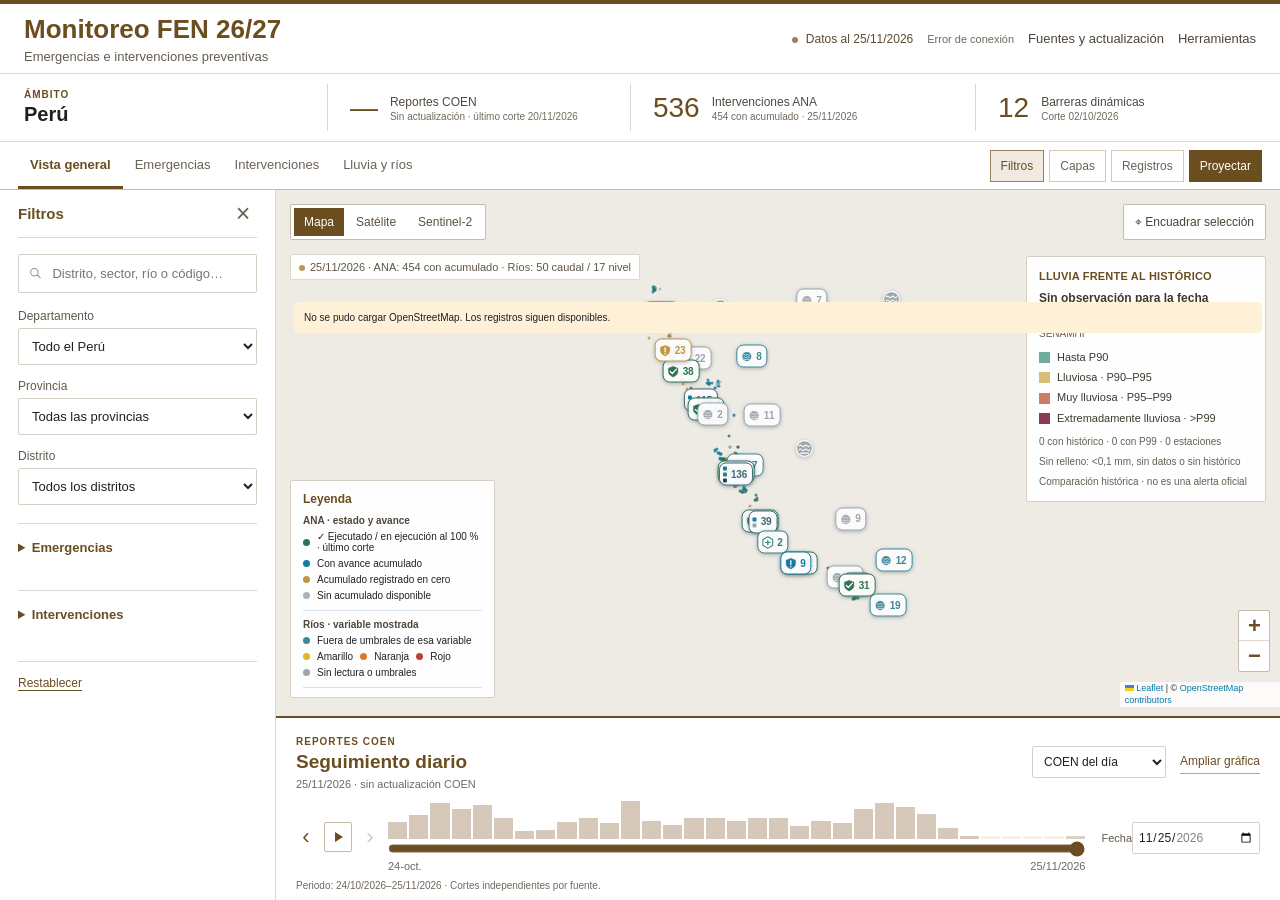
==== commit 01b5301d: "Exportar el último avance acumulado de los 536 puntos ANA" ====
--- a/index.html
+++ b/index.html
@@ -9,16 +9,27 @@
 
 
 
-<details class="filter-options"><summary>Emergencias</summary><label class="stack-label">Grupo de peligros<select id="hazardGroup"><option value="hydro">Clima y movimientos en masa</option><option value="all">Todos los peligros</option><option value="fire">Incendios</option></select></label><label class="stack-label">Tipo de peligro<select id="hazard"><option value="">Todos los del grupo</option></select></label><label class="stack-label">Validación documental<select id="validation"><option value="">Todos los estados</option><option value="contrastado_muestra">Contrastadas con PDF</option><option value="propuesta_revisar">Pendientes de validación</option><option value="sin_tabla_cuantificada">Sin tabla cuantificada</option><option value="peligro_inminente">Peligro inminente / exposición</option><option value="sin_danos_reportados">Sin daños reportados</option></select></label></details><details class="filter-options"><summary>Intervenciones</summary><label class="stack-label">Vista ANA<select id="anaMapView"><option value="daily">Acumulado hasta la fecha del mapa</option><option value="cut">Estado del corte oficial</option></select></label><p class="tiny" id="anaDayStatus"></p><label class="stack-label">Corte ANA<select id="snapshot"><option value="current">5 de noviembre de 2026</option><option value="previous">27 de octubre de 2026</option></select></label><label class="stack-label">Comparar con<select id="compareCut"></select></label><label class="stack-label">Estado oficial<select id="status"><option value="">Todos los estados</option><option value="executing">En ejecución</option><option value="pending">Por ejecutar / programado</option><option value="completed">Ejecutado / en ejecución al 100 %</option></select></label><label class="check-label"><input id="onlyChanges" type="checkbox"/>Cambios de estado entre cortes</label><label class="check-label"><input id="anaDiaryOnlyReports" type="checkbox"/>ANA: con reporte en fecha del mapa</label><button class="outline full" id="openAnaDiary">Tabla y descarga ANA</button></details></div><div class="sidebar-pane" hidden="" id="layerPane"><section class="filter-section"><div class="section-title"><h2>Capas del mapa</h2><span class="tiny">visibilidad</span></div><label class="layer-row"><input checked="" id="layerEvents" type="checkbox"/><span class="layer-icon orange">●</span><span>Emergencias COEN<small id="layerEventsNote">Periodo seleccionado</small></span><b id="layerEventsCount">—</b></label><label class="layer-row"><input checked="" id="layerAna" type="checkbox"/><span class="layer-icon teal">━</span><span>Tramos ANA<small><span id="anaLayerNote">Reportes por fecha</span></small></span><b id="layerAnaCount">—</b></label><label class="layer-row"><input checked="" id="layerBarriers" type="checkbox"/><span class="layer-icon navy">◆</span><span>Barreras dinámicas<small>Programadas y priorizadas · 02/10</small></span><b id="layerBarriersCount">—</b></label></section><section class="filter-section"><div class="section-title"><h2>Capas complementarias</h2></div><label class="layer-row"><input checked="" id="layer_additional" type="checkbox"/><span class="layer-icon" data-symbol="additional"></span><span>94 adicionales ANA<small>DS 221-2026-EF · catálogo 05/11</small></span><b id="count_additional">—</b></label><label class="layer-row"><input checked="" id="layer_hydro" type="checkbox"/><span class="layer-icon" data-symbol="hydro"></span><span>Ríos y alertas SENAMHI<small id="hydroLayerNote">Promedio diario por estación</small></span><b id="count_hydro">—</b></label><label class="layer-row"><input checked="" id="layer_rain" type="checkbox"/><span class="layer-icon" data-symbol="rain"></span><span>Lluvia: superficie SENAMHI<small id="rainLayerNote">Acumulado 24 h</small></span><b id="count_rain">—</b></label><details class="layer-options" data-layer-options="rain"><summary>Opciones de lluvia</summary><div class="rain-controls"><label class="stack-label">Vista de lluvia<select id="rainClimateMode"><option value="observed">Cantidad de lluvia · mm</option><option value="rarity">Lluvia frente al histórico</option></select></label><label class="check-row"><input checked="" id="rainExtremeHeat" type="checkbox"/> Mostrar superficie de intensidad</label><label class="stack-label">Fin del acumulado de lluvia<input aria-label="Fecha final del acumulado de lluvia" id="rainDate" type="date"/></label><label class="check-label"><input checked="" id="rainFollow" type="checkbox"/>Seguir fecha del mapa</label><p class="tiny" id="rainAvailableNote">Periodo de lluvia disponible</p><label class="stack-label">Opacidad de lluvia <span id="rainOpacityLabel">60 %</span><input aria-label="Opacidad de lluvia" id="rainOpacity" max="90" min="15" type="range" value="60"/></label><label class="check-label"><input id="rainStations" type="checkbox"/>Mostrar estaciones de lluvia</label><p class="tiny" id="rainPeriodNote"></p></div></details><details class="layer-options" data-layer-options="hydro"><summary>Opciones de ríos</summary><label class="stack-label">Variable y color de ríos<select id="riverMeasure"><option value="auto">Automático: caudal primero</option><option value="flow">Sólo caudal · m³/s</option><option value="level">Sólo nivel</option></select></label><p class="tiny" id="riverUnitNote"></p><label class="check-label"><input id="onlyAlerts" type="checkbox"/>Ríos: sólo amarillo, naranja y rojo</label><label class="check-label"><input checked="" id="riverLabels" type="checkbox"/>Valores ANA y ríos al acercar</label><button class="text-button full" id="exportRiverHistory">Descargar histórico de ríos</button></details></section></div><div class="sidebar-foot"><button class="text-button" id="reset">Restablecer</button></div></aside>
+<details class="filter-options"><summary>Emergencias</summary><label class="stack-label">Grupo de peligros<select id="hazardGroup"><option value="hydro">Clima y movimientos en masa</option><option value="all">Todos los peligros</option><option value="fire">Incendios</option></select></label><label class="stack-label">Tipo de peligro<select id="hazard"><option value="">Todos los del grupo</option></select></label><label class="stack-label">Validación documental<select id="validation"><option value="">Todos los estados</option><option value="contrastado_muestra">Contrastadas con PDF</option><option value="propuesta_revisar">Pendientes de validación</option><option value="sin_tabla_cuantificada">Sin tabla cuantificada</option><option value="peligro_inminente">Peligro inminente / exposición</option><option value="sin_danos_reportados">Sin daños reportados</option></select></label></details><details class="filter-options"><summary>Intervenciones</summary><label class="stack-label">Vista ANA<select id="anaMapView"><option value="daily">Acumulado hasta la fecha del mapa</option><option value="cut">Estado del corte oficial</option></select></label><p class="tiny" id="anaDayStatus"></p><label class="stack-label">Corte ANA<select id="snapshot"><option value="current">5 de noviembre de 2026</option><option value="previous">27 de octubre de 2026</option></select></label><label class="stack-label">Comparar con<select id="compareCut"></select></label><label class="stack-label">Estado oficial<select id="status"><option value="">Todos los estados</option><option value="executing">En ejecución</option><option value="pending">Por ejecutar / programado</option><option value="completed">Ejecutado / en ejecución al 100 %</option></select></label><label class="check-label"><input id="onlyChanges" type="checkbox"/>Cambios de estado entre cortes</label><label class="check-label"><input id="anaDiaryOnlyReports" type="checkbox"/>ANA: con reporte en fecha del mapa</label><button class="outline full" id="openAnaDiary">Tabla y descarga ANA</button><button aria-haspopup="dialog" class="outline full" id="openAnaExport">Exportar ANA</button></details></div><div class="sidebar-pane" hidden="" id="layerPane"><section class="filter-section"><div class="section-title"><h2>Capas del mapa</h2><span class="tiny">visibilidad</span></div><label class="layer-row"><input checked="" id="layerEvents" type="checkbox"/><span class="layer-icon orange">●</span><span>Emergencias COEN<small id="layerEventsNote">Periodo seleccionado</small></span><b id="layerEventsCount">—</b></label><label class="layer-row"><input checked="" id="layerAna" type="checkbox"/><span class="layer-icon teal">━</span><span>Tramos ANA<small><span id="anaLayerNote">Reportes por fecha</span></small></span><b id="layerAnaCount">—</b></label><label class="layer-row"><input checked="" id="layerBarriers" type="checkbox"/><span class="layer-icon navy">◆</span><span>Barreras dinámicas<small>Programadas y priorizadas · 02/10</small></span><b id="layerBarriersCount">—</b></label></section><section class="filter-section"><div class="section-title"><h2>Capas complementarias</h2></div><label class="layer-row"><input checked="" id="layer_additional" type="checkbox"/><span class="layer-icon" data-symbol="additional"></span><span>94 adicionales ANA<small>DS 221-2026-EF · catálogo 05/11</small></span><b id="count_additional">—</b></label><label class="layer-row"><input checked="" id="layer_hydro" type="checkbox"/><span class="layer-icon" data-symbol="hydro"></span><span>Ríos y alertas SENAMHI<small id="hydroLayerNote">Promedio diario por estación</small></span><b id="count_hydro">—</b></label><label class="layer-row"><input checked="" id="layer_rain" type="checkbox"/><span class="layer-icon" data-symbol="rain"></span><span>Lluvia: superficie SENAMHI<small id="rainLayerNote">Acumulado 24 h</small></span><b id="count_rain">—</b></label><details class="layer-options" data-layer-options="rain"><summary>Opciones de lluvia</summary><div class="rain-controls"><label class="stack-label">Vista de lluvia<select id="rainClimateMode"><option value="observed">Cantidad de lluvia · mm</option><option value="rarity">Lluvia frente al histórico</option></select></label><label class="check-row"><input checked="" id="rainExtremeHeat" type="checkbox"/> Mostrar superficie de intensidad</label><label class="stack-label">Fin del acumulado de lluvia<input aria-label="Fecha final del acumulado de lluvia" id="rainDate" type="date"/></label><label class="check-label"><input checked="" id="rainFollow" type="checkbox"/>Seguir fecha del mapa</label><p class="tiny" id="rainAvailableNote">Periodo de lluvia disponible</p><label class="stack-label">Opacidad de lluvia <span id="rainOpacityLabel">60 %</span><input aria-label="Opacidad de lluvia" id="rainOpacity" max="90" min="15" type="range" value="60"/></label><label class="check-label"><input id="rainStations" type="checkbox"/>Mostrar estaciones de lluvia</label><p class="tiny" id="rainPeriodNote"></p></div></details><details class="layer-options" data-layer-options="hydro"><summary>Opciones de ríos</summary><label class="stack-label">Variable y color de ríos<select id="riverMeasure"><option value="auto">Automático: caudal primero</option><option value="flow">Sólo caudal · m³/s</option><option value="level">Sólo nivel</option></select></label><p class="tiny" id="riverUnitNote"></p><label class="check-label"><input id="onlyAlerts" type="checkbox"/>Ríos: sólo amarillo, naranja y rojo</label><label class="check-label"><input checked="" id="riverLabels" type="checkbox"/>Valores ANA y ríos al acercar</label><button class="text-button full" id="exportRiverHistory">Descargar histórico de ríos</button></details></section></div><div class="sidebar-foot"><button class="text-button" id="reset">Restablecer</button></div></aside>
 <section aria-label="Mapa interactivo de Perú" class="map-area"><div class="presentation-heading"><div><strong>Monitoreo FEN 26/27</strong><span>Emergencias e intervenciones preventivas</span></div><b id="presentationDate"></b></div><div id="map"></div><div class="map-toolbar"><div aria-label="Fondo del mapa" class="base-switch" role="group"><button class="active" id="baseMap">Mapa</button><button id="baseSatellite" title="Esri World Imagery · sin clave">Satélite</button><button id="baseSentinel" title="Sentinel-2 · mosaico 2024 · 10 m">Sentinel-2</button></div><button aria-expanded="false" aria-label="Ampliar mapa" class="map-button" id="expandMap" title="Ampliar mapa">⛶ <span>Ampliar mapa</span></button><button aria-expanded="false" class="map-button" id="mapInfoToggle" title="Abrir información y registros">ⓘ <span>Información</span></button><button class="map-button" id="fit" title="Encuadrar registros filtrados">⌖ <span>Encuadrar selección</span></button></div><div class="expanded-info-host" hidden="" id="expandedInfoHost"><div class="expanded-info-heading"><b>Información y registros</b><button aria-label="Cerrar información" id="closeExpandedInfo">×</button></div></div><div class="tile-warning" hidden="" id="tileWarning">No se pudo cargar parte del fondo. Las capas de datos siguen disponibles; prueba el otro fondo.</div><div class="map-caption"><span class="live-dot"></span><span id="mapCaption">Capas oficiales · cortes independientes</span></div><aside class="legend-panel" id="legendPanel" aria-label="Leyendas del mapa"><div class="legend-panel-heading"><b>Leyendas</b><button id="closeLegends" type="button" aria-label="Cerrar leyendas">×</button></div><div class="rain-keys"><div class="rain-key" id="rainExtremeKey"><b>LLUVIA &gt;P99</b><strong id="rainExtremePeriod"></strong><span class="extreme-gradient"></span><small id="rainExtremeCount"></small><small>Comparación diaria con el histórico local</small><small>Lluvia ≥0,1 mm · referencia indicada en la ficha</small></div><div class="rain-key" hidden="" id="rainRarityKey"><b>LLUVIA FRENTE AL HISTÓRICO</b><strong id="rainRarityPeriod"></strong><small id="rainRarityBasis"></small><div class="rain-rarity-legend" id="rainRarityLegend"></div><small id="rainRarityCounts"></small><small>Sin relleno: &lt;0,1 mm, sin datos o sin histórico</small><small>Comparación histórica · no es una alerta oficial</small></div><div class="rain-key" id="rainKey"><b>PRECIPITACIÓN OBSERVADA</b><span>Acumulado de 24 horas · mm</span><strong id="rainPeriodRange"></strong><small id="rainPeriodClock"></small><div id="rainLegend"><div class="rain-palette" id="rainPalette"></div><div class="rain-ticks"><span style="left:0;transform:none">0</span><span style="left:15.3846%">20</span><span style="left:38.4615%">50</span><span style="left:76.9231%">100</span><span style="right:0;transform:none">&gt;120</span></div><small>SENAMHI · ≤2 mm sin relleno</small></div></div></div><div class="map-legend"><b>Leyenda</b><div class="temporal-legend" id="anaCutLegend" hidden><strong>ANA · estado oficial</strong><span><i style="background:#2f7352"></i>✓ Ejecutado / en ejecución al 100 %</span><span><i style="background:#164f78"></i>En ejecución</span><span><i style="background:#8b98a4"></i>Por ejecutar / programado</span></div><div class="temporal-legend" id="anaDayLegend"><strong>ANA · estado y avance</strong><span><i style="background:#2f7352"></i>✓ Ejecutado / en ejecución al 100 % · último corte</span><span><i style="background:#147ca4"></i>Con avance acumulado</span><span><i style="background:#bf9743"></i>Acumulado registrado en cero</span><span><i style="background:#aab4bd"></i>Sin acumulado disponible</span></div><div class="temporal-legend" id="riverDayLegend"><strong>Ríos · variable mostrada</strong><span><i style="background:#3c8798"></i>Fuera de umbrales de esa variable</span><span><i style="background:#e0b627"></i>Amarillo <i style="background:#e47727"></i>Naranja <i style="background:#be3f38"></i>Rojo</span><span><i style="background:#9ca5ab"></i>Sin lectura o umbrales</span></div><span><i class="legend-symbol" data-symbol="coen"></i>Reporte COEN</span><span><i class="legend-symbol" data-symbol="fire"></i>Incendio</span><span><i class="legend-symbol" data-symbol="imminent"></i>Peligro inminente</span><span><i class="legend-symbol" data-symbol="ana"></i>Punto crítico ANA</span><span><i class="legend-symbol" data-symbol="additional"></i>94 adicionales ANA</span><span><i class="legend-symbol" data-symbol="barrier"></i>Barrera dinámica</span><span><i class="legend-symbol" data-symbol="hydro"></i>Estación de río</span></div>
 </aside><section class="timeline"><div class="timeline-top"><div><span class="eyebrow">REPORTES COEN</span><h2>Seguimiento diario</h2><p aria-live="polite" class="chart-readout" id="chartReadout"></p></div><div class="timeline-actions"><select aria-label="Vista de emergencias COEN" class="coen-mode" id="coenMode"><option value="day">COEN del día</option><option value="all">COEN del periodo</option></select><button aria-expanded="false" id="timelineResize" type="button">Ampliar gráfica</button></div></div><div class="timeline-body"><button aria-label="Día anterior" class="step-date" id="previousDay" type="button">‹</button><button aria-label="Reproducir evolución" class="play-button" id="play">▶</button><button aria-label="Día siguiente" class="step-date" id="nextDay" type="button">›</button><div class="chart-wrap"><div aria-label="Distribución diaria de reportes" class="histogram" id="histogram"></div><input aria-label="Fecha final de ocurrencia" id="timeSlider" max="13" min="0" type="range" value="13"/><div class="axis"><span id="minDate">14 oct</span><span id="sliderLabel">27 oct 2026</span></div></div><div class="date-range"><label hidden="" id="rangeStart">Desde<input id="dateStart" type="date"/></label><label><span id="dateEndLabel">Fecha</span><input id="dateEnd" type="date"/></label><button class="text-button" hidden="" id="fullPeriod">Periodo completo</button></div></div><p id="mapPeriodNote">Periodo disponible · cortes independientes por fuente.</p></section><div class="presentation-filters" hidden="" id="presentationFilters"></div></section>
 <aside class="right-panel" hidden="" id="recordsPanel"><div class="panel-heading"><h2>Consulta de registros</h2><button aria-label="Cerrar panel de registros" class="close-button" id="closeRecords">×</button></div><div class="detail" id="detail"><span class="eyebrow">DETALLE</span><h2>Registro seleccionado</h2><p class="muted">Seleccione un punto o tramo del mapa.</p></div><section class="results"><div class="section-title"><h2>Registros</h2><span class="tiny" id="resultCount"></span></div><div class="record-tabs"><button class="active" data-tab="events">COEN</button><button data-tab="ana">ANA</button><button data-tab="barriers">Barreras</button><button data-tab="additional">94 adicionales</button><button data-tab="hydro">Ríos</button><button data-tab="rain">Lluvias</button></div><div id="resultsList"></div><button class="text-button more" hidden="" id="showMore">Ver más</button></section></aside>
 </main>
 <dialog class="ana-diary-dialog" id="anaDiaryDialog"><div class="modal-head"><span class="eyebrow">SEGUIMIENTO DE 536 PUNTOS CRÍTICOS</span><button aria-label="Cerrar diario ANA" class="close-button" id="closeAnaDiary">×</button></div><h2>Diario ANA</h2><div class="diary-toolbar"><label class="stack-label">Fecha del reporte<input id="anaDiaryDate" type="date"/></label><label class="check-label"><input checked="" id="anaDiaryFollow" type="checkbox"/>Seguir fecha del mapa</label><button class="outline" id="exportAnaDiary">Descargar diario CSV</button><button class="text-button" id="exportAnaDiaryOriginal">Consulta original JSON</button></div><p class="diary-note" id="anaDiaryCoverage"></p><div class="diary-summary" id="anaDiarySummary"></div><div class="diary-scroll"><table class="diary-table"><thead><tr><th>IDPC / sector</th><th>Departamento / provincia / distrito</th><th>km del día</th><th>m³ del día</th><th>km acumulados registrados</th><th>Último reporte</th><th>Cobertura</th></tr></thead><tbody id="anaDiaryRows"></tbody></table></div><p class="diary-note">Acumulados: suma de reportes de la misma norma y periodo hasta la fecha elegida. Sin reporte no equivale a avance cero. Estado y avance del corte se consultan en la ficha del punto.</p></dialog>
+<dialog aria-labelledby="anaExportTitle" id="anaExportDialog">
+<div class="modal-head"><span class="eyebrow">536 PUNTOS CRÍTICOS</span><form method="dialog"><button aria-label="Cerrar exportación ANA" class="close-button">×</button></form></div>
+<h2 id="anaExportTitle">Exportar ANA</h2>
+<p id="anaExportCut" role="status">Consultando el último corte acumulado…</p>
+<ul hidden id="anaExportFiles">
+<li><a data-ana-file="detalle">Tabla detallada (Excel)</a></li>
+<li><a data-ana-file="departamento">Resumen por departamento (Excel)</a></li>
+<li><a data-ana-file="mapa">Mapa de avance físico (PNG)</a></li>
+</ul>
+</dialog>
 <dialog id="method"><div class="modal-head"><span class="eyebrow">FUENTES Y NOTAS</span><button aria-label="Cerrar fuentes" class="close-button" id="closeMethod">×</button></div><h2>Fuentes y notas</h2><section class="source-updates" id="sourceUpdates"></section><div class="source-card"><b>COEN / INDECI · 09/11/2026</b><p>6.871 registros acumulados; corte 09/11/2026. Se conservan cifras documentales previas sólo cuando coincide el enlace del PDF. Reportes nuevos o modificados pendientes de revisión documental. Las emergencias no se atribuyen automáticamente al FEN.</p><p>Fechas API sin conversión horaria; las verificadas con PDF conservan la referencia documental. La línea temporal filtra reportes, no reconstruye daños históricos.</p></div><div class="source-card"><b>ANA · 536 puntos críticos</b><p>Atributos al 06/11/2026. Historial de cortes: 20/10, 27/10, 05/11 y 06/11. Diario: 7.920 filas originales en la consulta del 09/11; 388 puntos vinculados por ficha. 375 con reportes de la norma del corte. Los periodos se mantienen separados; 148 puntos sin vínculo y 13 con reportes sólo de normas anteriores. Una fecha futura se conserva en la base y se excluye de los cálculos. La jerarquía territorial corresponde al inventario de 536 puntos; la consulta original conserva su propia ubicación. El estado corresponde al corte, no se reconstruye por día. La suma de reportes puede diferir del acumulado oficial. Trazados disponibles al 20/10/2026. Avance físico y financiero son indicadores distintos.</p></div><div class="source-card"><b>94 adicionales · DS 221-2026-EF</b><p>Coordenadas y datos del inventario consolidado, catálogo 05/11/2026. Sin avance ni estado operativo reportado. Presupuesto referencial de ficha; no equivale a ejecución financiera.</p></div><div class="source-card"><b>Barreras dinámicas · último corte 02/10/2026</b><p>Se conservan los 12 registros disponibles. Sin actualización posterior; el estado mostrado corresponde al corte publicado. Coordenadas referenciales, datum pendiente de confirmar.</p></div><div class="source-card"><b>SENAMHI · ríos e histórico diario</b><p>La fecha del mapa selecciona el promedio diario del hidrograma SENAMHI. No se asigna una hora a estos promedios. Cada variable se clasifica por separado: caudal con umbrales de caudal y nivel con umbrales del mismo nivel y referencia. El color del mapa corresponde exclusivamente al valor y unidad mostrados. La clasificación distingue crecida de estiaje y no equivale a una alerta oficial histórica. Un umbral de estiaje no clasifica el peligro de desbordamiento. Las fechas sin lectura o umbrales se señalan en gris. Se conservan por separado la lectura y la categoría oficial del corte anterior.</p><p>Lecturas de los hidrogramas horarios, complementadas con el resumen diario y la red de estaciones. Se prioriza el caudal publicado; cuando sólo existe nivel, se conserva su unidad original. Fecha y hora local del visor SENAMHI. Los promedios diarios se identifican sin asignarles una hora inexistente.</p><p>El color representa la categoría de la capa oficial, con su propia fecha. Las lecturas anteriores se señalan expresamente con su fecha, incluidas Conta (30/09/2026) y Puente Desaguadero (03/11/2026). Los umbrales corresponden a la variable y al instante de lectura; no se convierten niveles en caudales. Sin alerta registrada no equivale a ausencia de riesgo. Datos preliminares.</p></div><div class="source-card"><b>SENAMHI · lluvia observada</b><p>Dieciocho acumulados diarios de 24 h: desde el intervalo 22/10 07:00–23/10 07:00 hasta 08/11 07:00–09/11 07:00 de 2026, hora Perú (UTC−5). La fecha del selector corresponde al fin del acumulado. Superficie vectorial a partir de la grilla oficial; estaciones con valores observados. El servicio consultado no ofrece aquí el histórico diario anterior. Las fechas sin capa se indican sin sustituir datos.</p><p>Intervalo verificado en el <a href="https://www.senamhi.gob.pe/pdf/monitoreo/manual_interpretacion_pp.pdf" rel="noopener" target="_blank">manual de interpretación del SENAMHI, página 2</a>. Paleta oficial en mm; opacidad ajustable. La representación vectorial evita píxeles al ampliar; no aumenta la resolución de observación. Estaciones opcionales para consultar valores puntuales. La superficie conserva cobertura nacional al filtrar estaciones.</p></div><div class="source-card"><b>Referencia histórica de precipitación</b><p>PISCOp v3.0 · 1991–2025 · 12 meses · celda de 0,10°. P90, P95 y P99 calculados con todos los días válidos de cada mes, incluidos los días secos. Cobertura mínima: 80 %. La grilla diaria SENAMHI se compara con la celda histórica correspondiente al mes de inicio del acumulado de 24 h. Sólo se colorean valores de al menos 0,1 mm; las celdas secas, sin datos o sin referencia quedan transparentes. El suavizado se limita a celdas con lluvia. Las fechas sin grilla numérica se indican sin reconstruirla desde estaciones. La comparación es orientativa y no equivale al SPI ni a una alerta oficial.</p></div><div class="source-card"><b>Alcance</b><p>Consulta automática cada tres horas; las fechas de corte se muestran por fuente. El fondo cartográfico requiere conexión. La coincidencia espacial no acredita protección ni efectividad de las intervenciones.</p></div><div class="source-card"><b>Cartografía</b><p>OpenStreetMap como fondo principal. Satélite: Esri World Imagery; alternativa Sentinel-2 cloudless 2024 de EOX, con datos Copernicus y resolución de 10 m. Fondos para uso no comercial; créditos y condiciones en el mapa. El mosaico EOX no muestra eventos recientes.</p></div></dialog>
 <dialog id="mapConfig"><div class="modal-head"><span class="eyebrow">CARTOGRAFÍA</span><button aria-label="Cerrar configuración" class="close-button" id="closeConfig">×</button></div><h2>Cartografía</h2><p>OpenStreetMap, Esri World Imagery y Sentinel-2 EOX funcionan sin clave. Las imágenes satelitales son mosaicos de distintas fechas; no representan una vista en tiempo real.</p><p>Los fondos Esri y EOX se ofrecen para este visor de uso no comercial, con los créditos indicados en el mapa.</p><details><summary>MapTiler (opcional)</summary><form id="mapKeyForm"><label class="stack-label">Clave MapTiler<div class="key-input"><input autocomplete="off" id="mapKey" placeholder="Clave de mapas" spellcheck="false" type="password"/><button id="showKey" type="button">Mostrar</button></div></label><label class="check-label"><input id="rememberKey" type="checkbox"/>Recordar en este navegador</label><details><summary>Permisos y opciones</summary><p class="origin-note" id="originHelp"></p><p><a href="https://cloud.maptiler.com/" rel="noopener" target="_blank">Administrar clave ↗</a></p><p class="muted">Origen: <code id="originValue"></code></p><label class="stack-label">Renderizado<select id="renderMode"><option value="vector">Vectorial</option><option value="raster">Raster · según plan</option></select></label><label class="stack-label">Estilo base<input id="streetStyle" spellcheck="false" value="streets-v4"/></label><label class="stack-label">Estilo satelital<input id="satelliteStyle" spellcheck="false" value="hybrid-v4"/></label></details><p class="config-status" id="configStatus" role="status"></p><div class="config-actions"><button class="apply-key" id="applyKey" type="submit">Conectar</button><button class="outline" id="saveConfigured" type="button">Guardar HTML configurado</button><button class="text-button" id="noBackground" type="button">Cerrar</button><button class="text-button" id="forgetKey" type="button">Limpiar sesión</button></div><p class="muted">La copia configurada incluirá la clave. No la comparta sin restringir su uso.</p></form></details></dialog><div class="loading" id="loading"><span class="spinner"></span><h2>Cargando información</h2><p>COEN · ANA</p></div><noscript>Active JavaScript.</noscript><script id="liveData" type="application/json">null</script>
 <script id="sourceStatusData" type="application/json">null</script>
 <script id="startupConfig" type="application/json">{}</script><script id="embeddedData" type="application/json">{"encoding":"gzip-base64","data":""}</script><script data-module="rain-inflate" src="assets/rain-inflate.js"></script><script data-module="leaflet" src="assets/leaflet.js"></script><script data-module="maplibre" src="assets/maplibre.js"></script><script data-module="engine" src="assets/engine.js?v=satellite-20261111"></script><script data-module="config" src="assets/config.js?v=satellite-20261111"></script><script id="rainClimateReference" type="application/json">null</script><script data-module="web-loader" src="assets/web-loader.js?v=20261113progress"></script><script data-module="ana-status" src="assets/ana-status.js?v=20261113progress"></script>
+<script src="assets/ana-export.js" defer></script>
 <script data-module="app" src="assets/app.js?v=20261113progress"></script><script data-module="editorial" src="assets/editorial.js?v=20261113progress"></script><pre hidden="" id="thirdPartyLicenses">Leaflet 1.9.4
 =============
 BSD 2-Clause License
